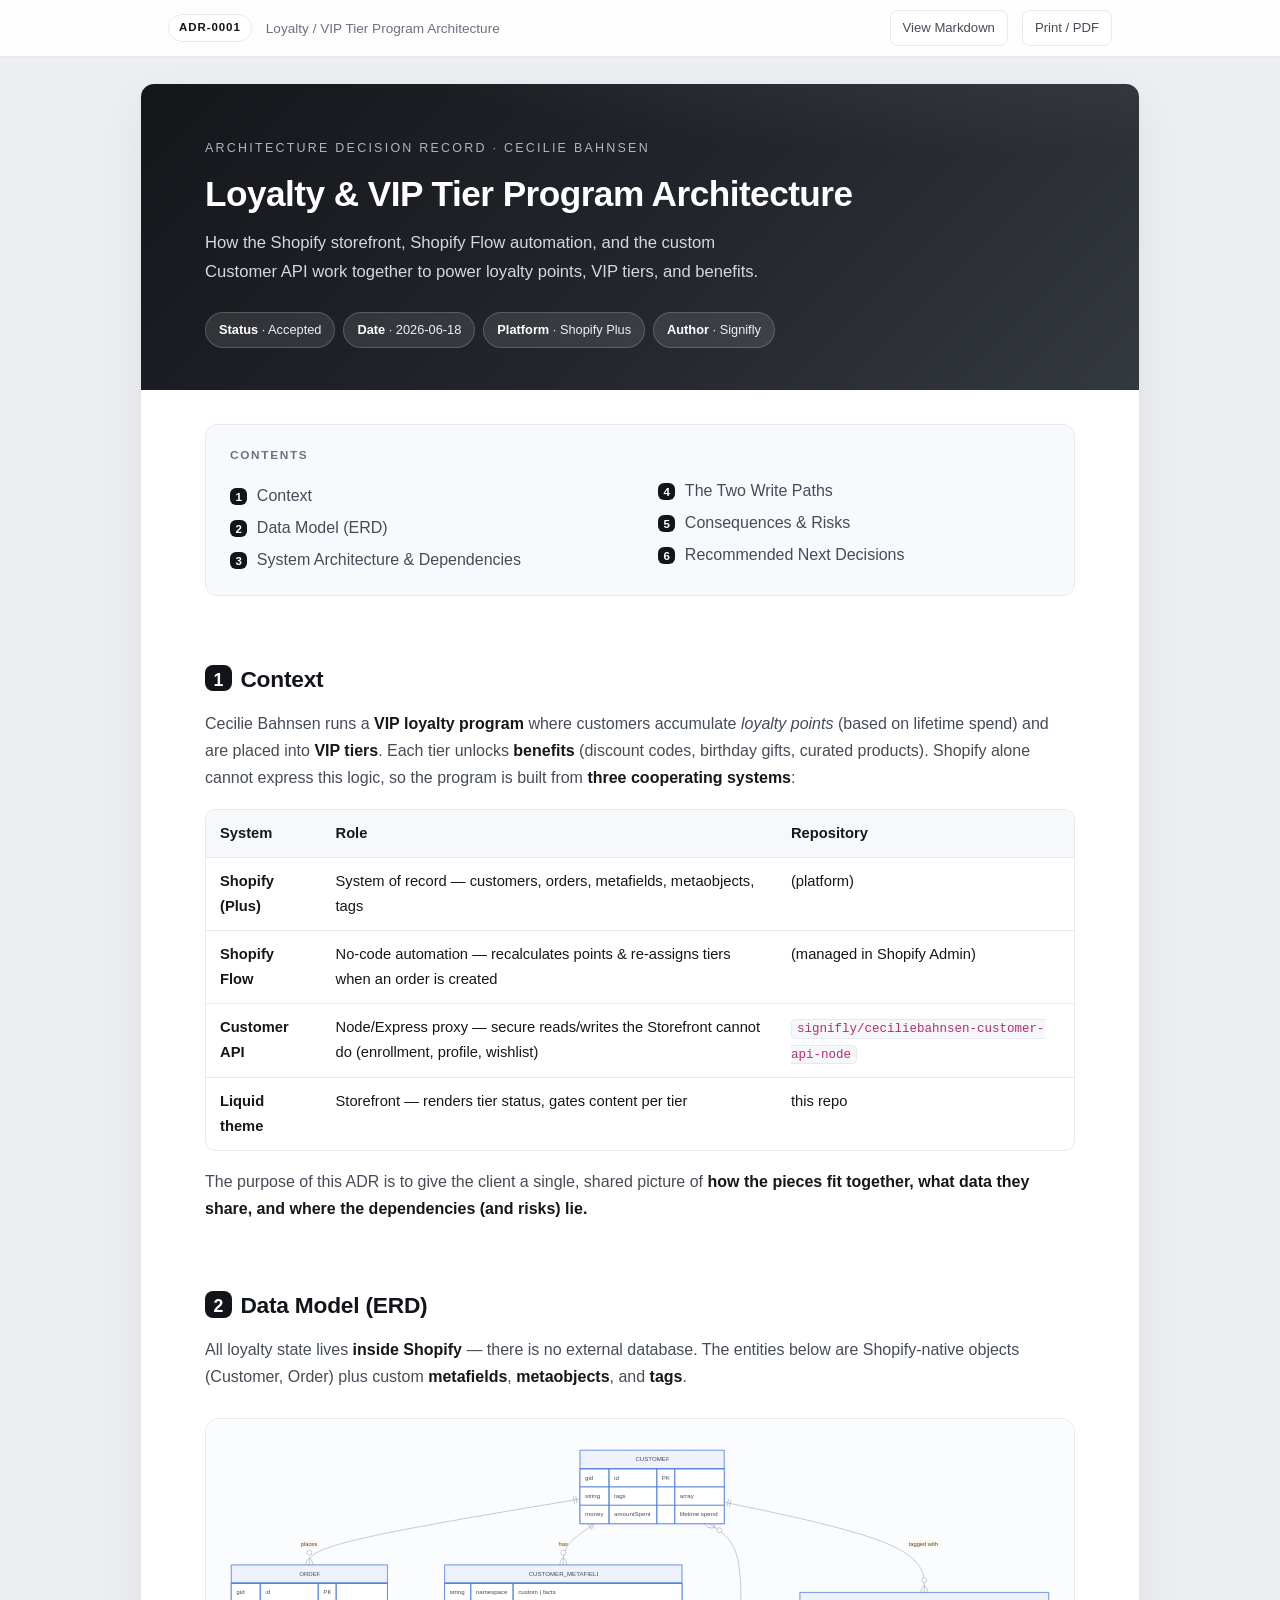
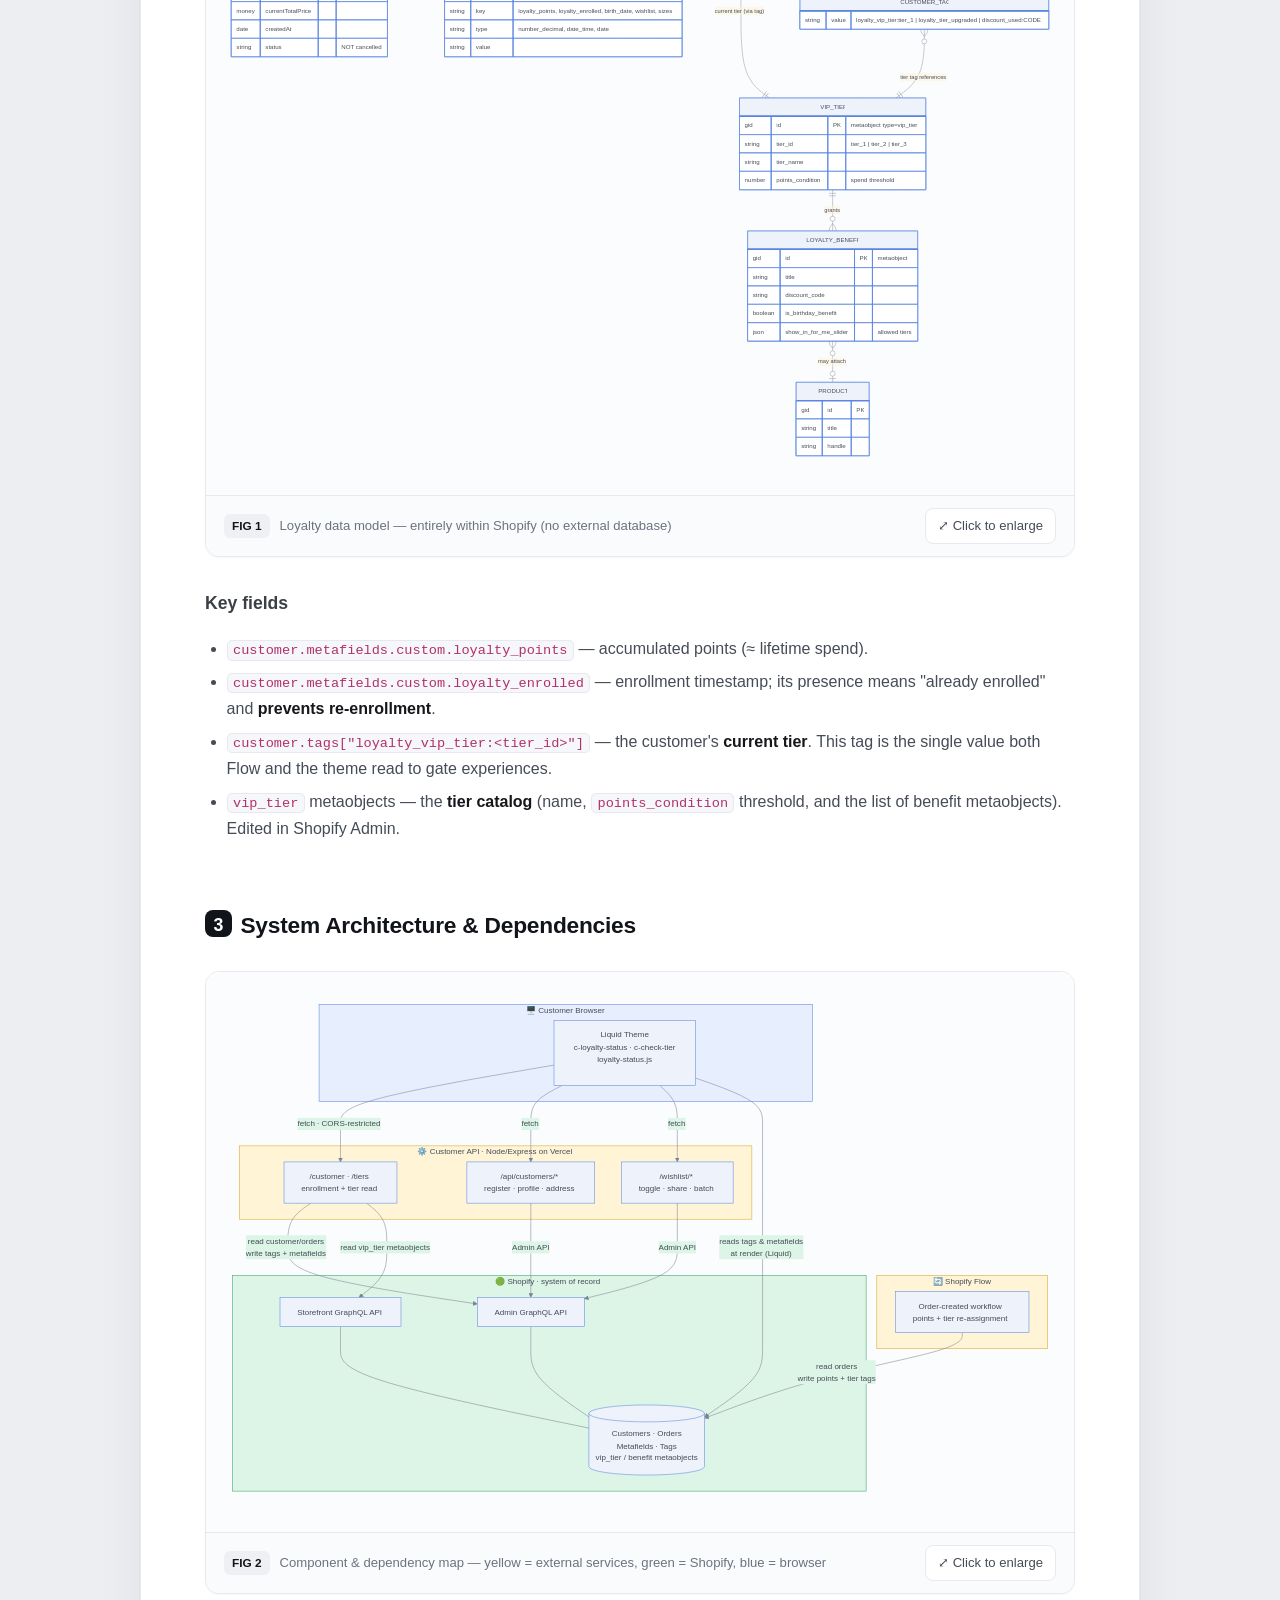
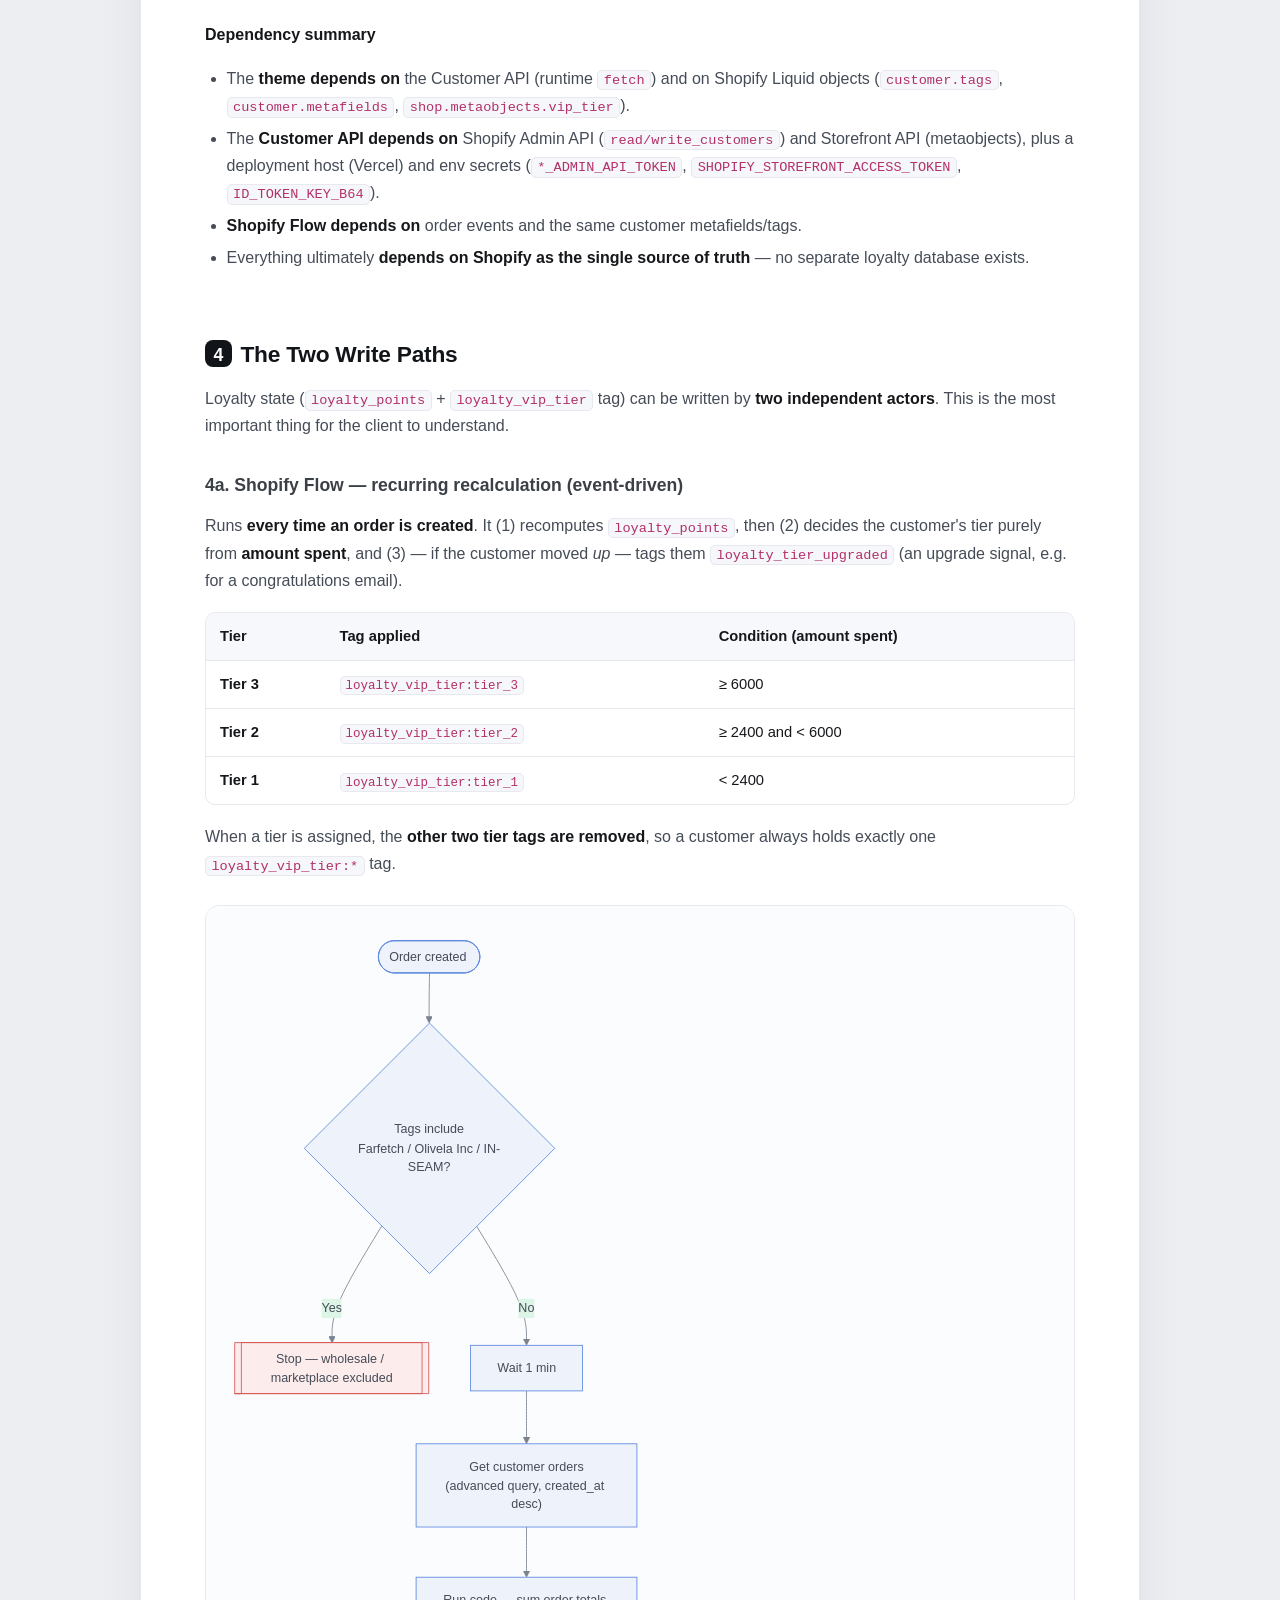
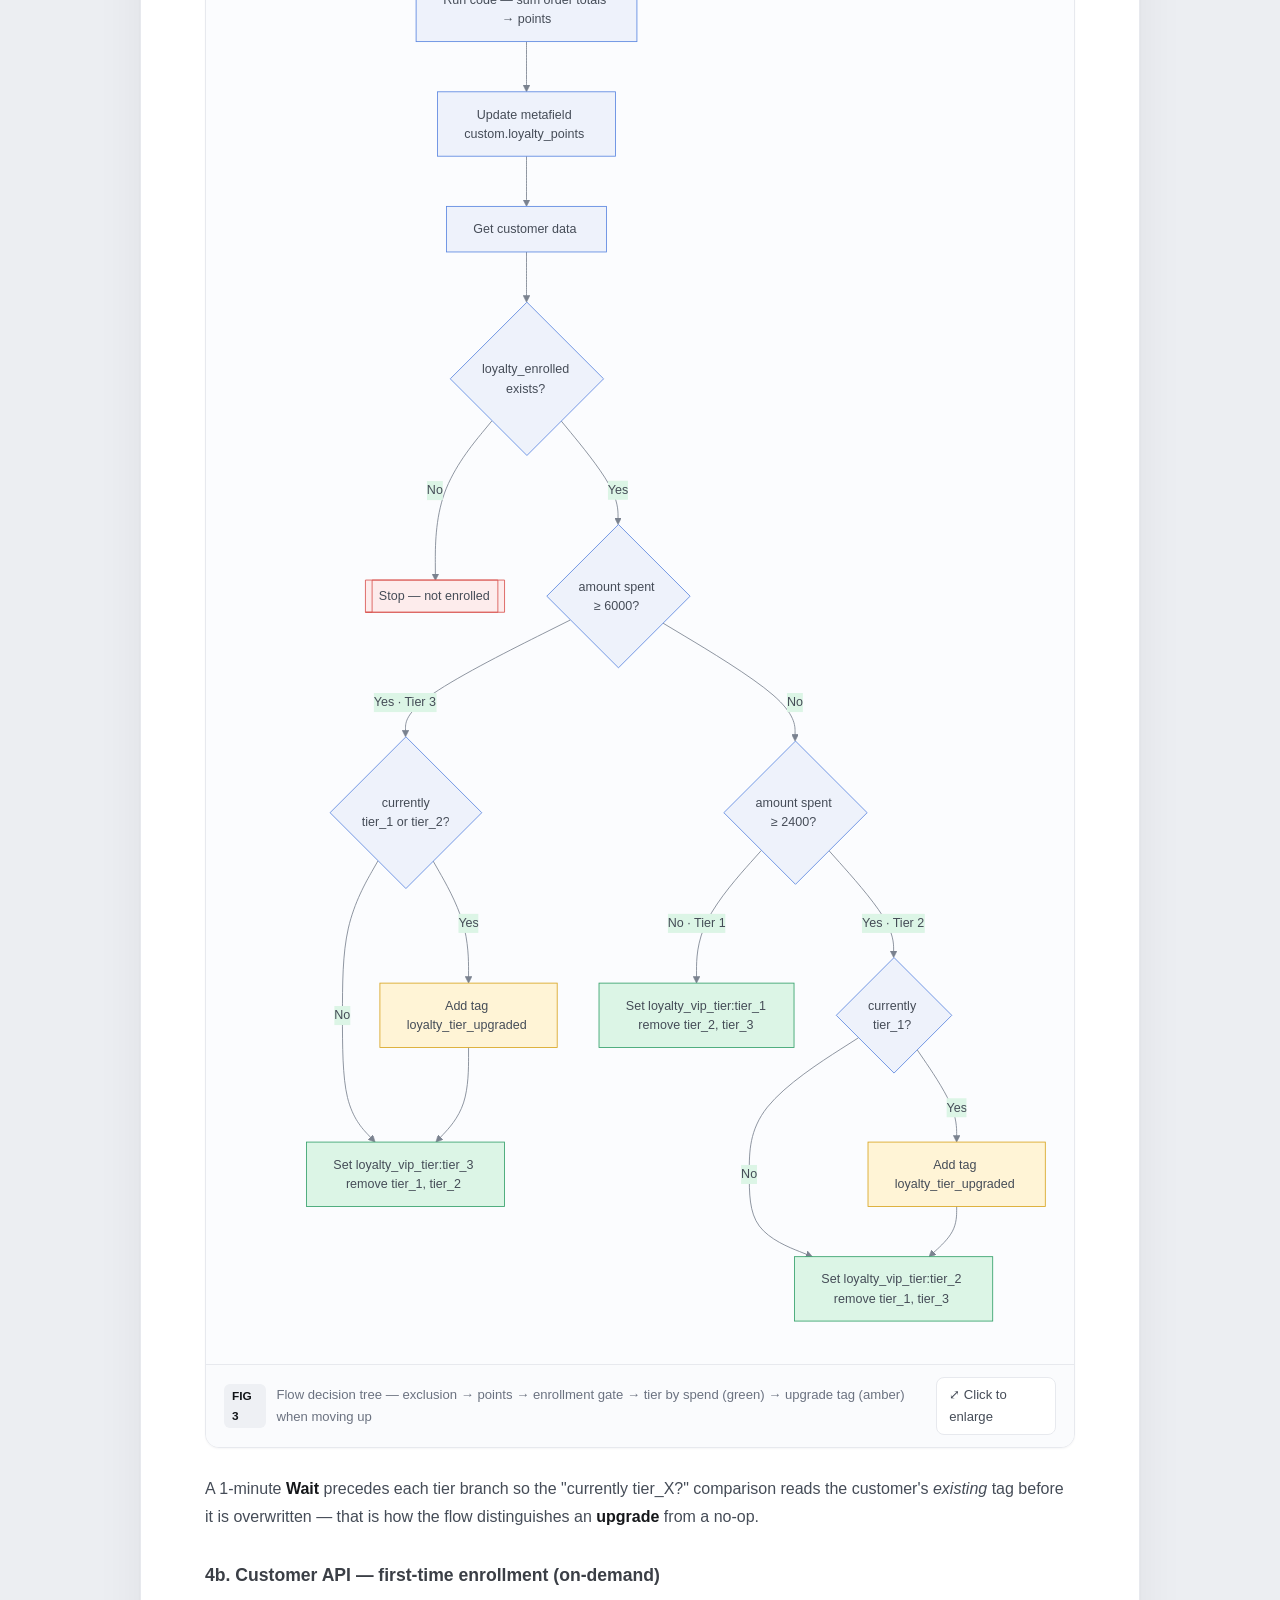
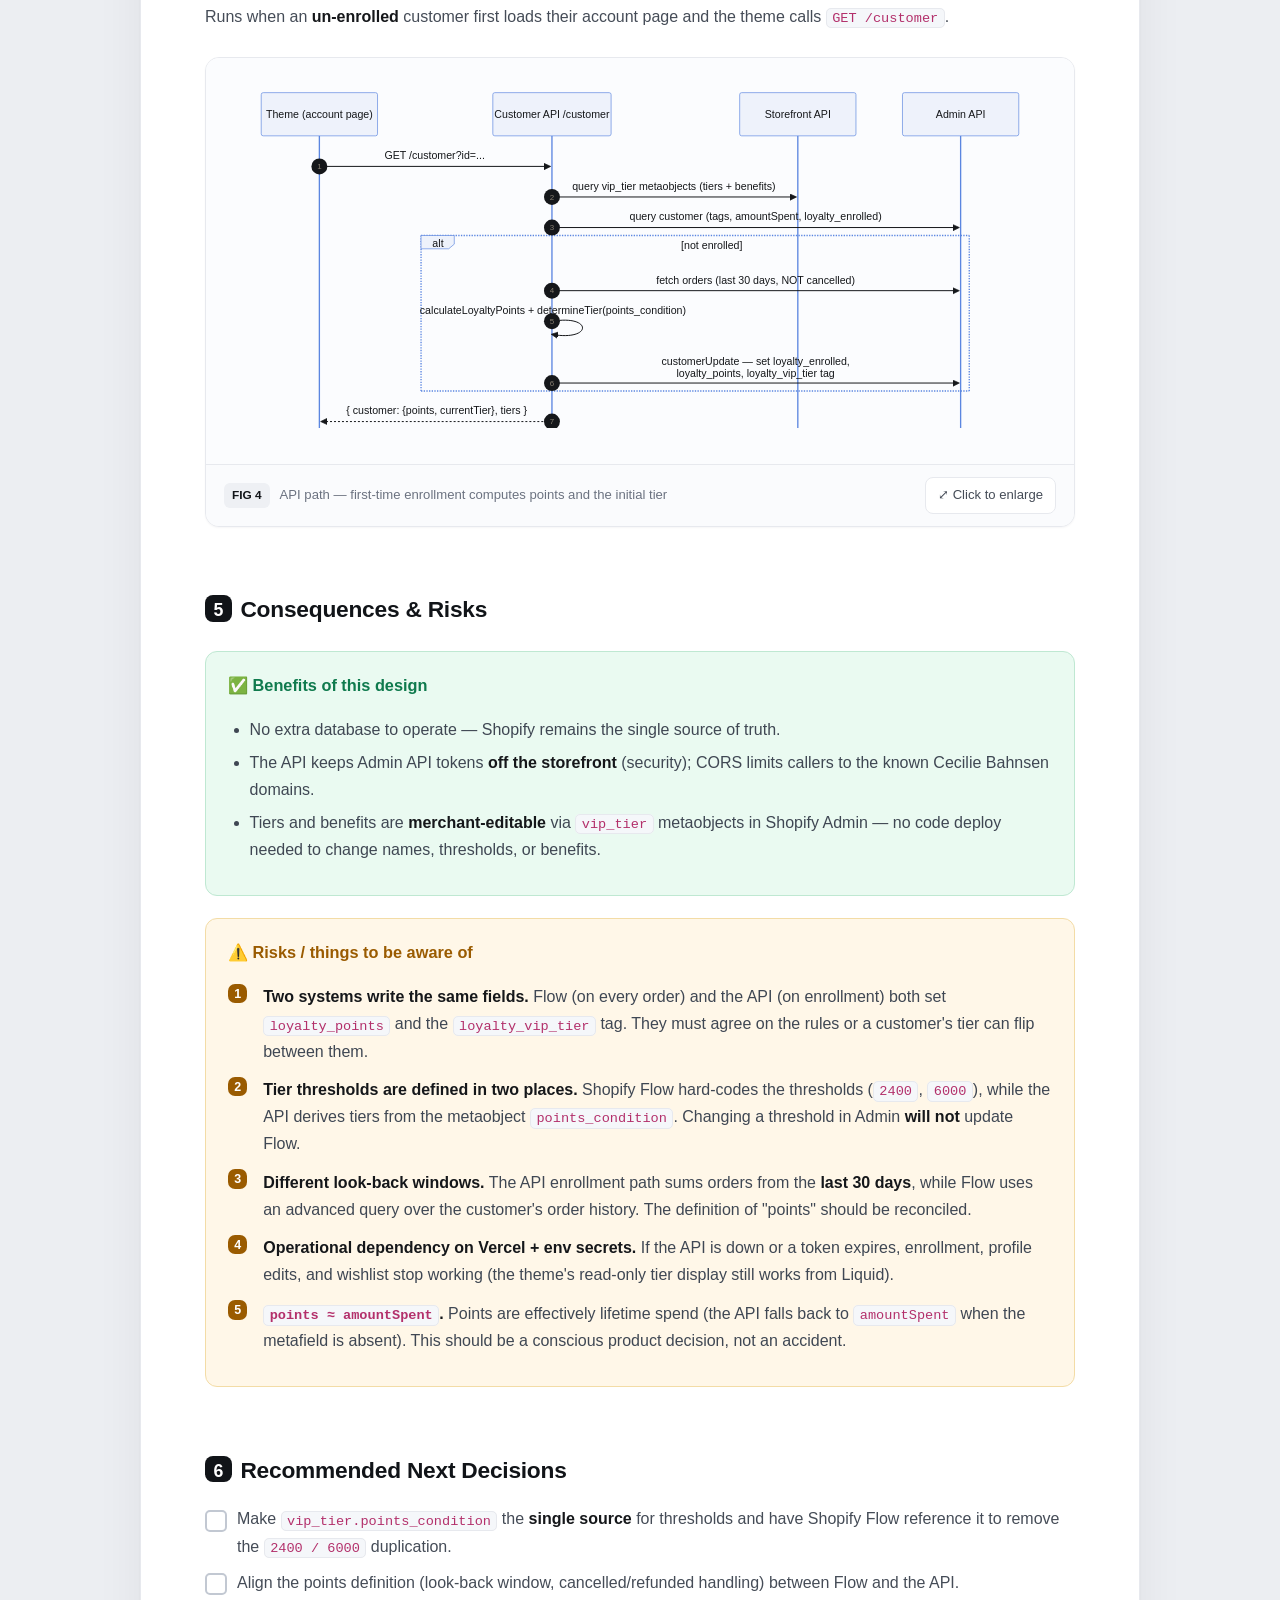
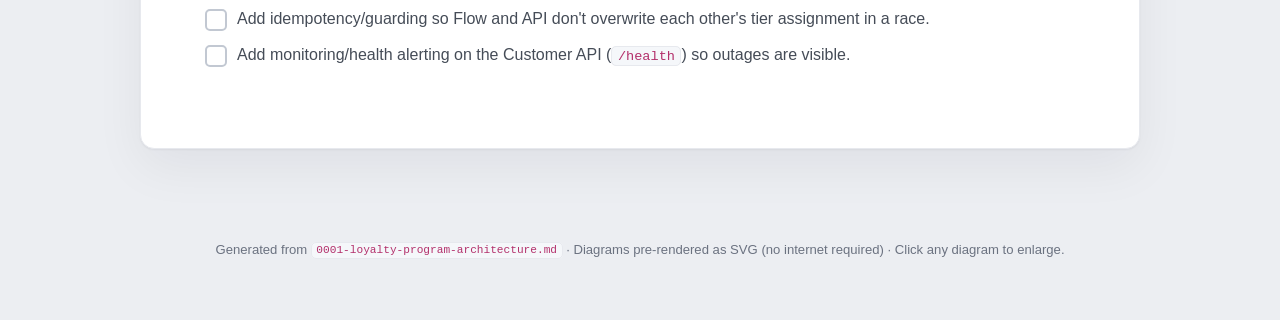
==== signifly/loyalty-program-architecture.html @ 461de82e "add signifly docs" ====
<!doctype html>
<html lang="en">
  <head>
    <meta charset="utf-8" />
    <meta name="viewport" content="width=device-width, initial-scale=1" />
    <title>
      ADR-0001 · Loyalty / VIP Tier Program Architecture — Cecilie Bahnsen
    </title>
    <style>
      :root {
        --ink: #15171a;
        --soft: #454c57;
        --muted: #6b7280;
        --rule: #e7e9ee;
        --bg: #ffffff;
        --page: #eceef2;
        --code-bg: #f5f7fa;
        --link: #2752e7;
        --brand: #111418;
        --brand2: #3b3f46;
        --ok: #0f7a4d;
        --ok-bg: #eafaf1;
        --ok-rule: #bfe8d2;
        --warn: #9a5b00;
        --warn-bg: #fff7e8;
        --warn-rule: #f3dca6;
        --maxw: 1000px;
      }
      * {
        box-sizing: border-box;
      }
      html {
        scroll-behavior: smooth;
        -webkit-text-size-adjust: 100%;
      }
      body {
        margin: 0;
        background: var(--page);
        color: var(--ink);
        font:
          16px/1.7 -apple-system,
          BlinkMacSystemFont,
          "Segoe UI",
          Roboto,
          Helvetica,
          Arial,
          sans-serif;
      }

      .topbar {
        position: sticky;
        top: 0;
        z-index: 40;
        background: rgba(255, 255, 255, 0.88);
        backdrop-filter: saturate(180%) blur(10px);
        border-bottom: 1px solid var(--rule);
      }
      .topbar .inner {
        max-width: var(--maxw);
        margin: 0 auto;
        padding: 10px 28px;
        display: flex;
        align-items: center;
        gap: 14px;
        font-size: 0.85rem;
        color: var(--muted);
      }
      .topbar .tag {
        font-weight: 700;
        letter-spacing: 0.08em;
        text-transform: uppercase;
        color: var(--brand);
        font-size: 0.72rem;
        border: 1px solid var(--rule);
        border-radius: 999px;
        padding: 3px 10px;
        background: #fff;
      }
      .topbar .spacer {
        flex: 1;
      }
      .btn {
        appearance: none;
        cursor: pointer;
        font: inherit;
        font-size: 0.82rem;
        border: 1px solid var(--rule);
        background: #fff;
        color: var(--soft);
        padding: 6px 12px;
        border-radius: 8px;
        text-decoration: none;
        transition: 0.15s;
      }
      .btn:hover {
        border-color: #cbd2dd;
        color: var(--ink);
      }

      .sheet {
        max-width: var(--maxw);
        margin: 26px auto 90px;
        background: var(--bg);
        border: 1px solid var(--rule);
        border-radius: 14px;
        overflow: hidden;
        box-shadow:
          0 1px 2px rgba(16, 24, 40, 0.05),
          0 18px 50px rgba(16, 24, 40, 0.06);
      }

      .cover {
        padding: 54px 64px 42px;
        color: #fff;
        background:
          radial-gradient(
            1200px 320px at 82% -40%,
            rgba(255, 255, 255, 0.13),
            transparent 60%
          ),
          linear-gradient(135deg, #14161a 0%, #23262d 55%, #34383f 100%);
      }
      .cover .eyebrow {
        font-size: 0.78rem;
        letter-spacing: 0.18em;
        text-transform: uppercase;
        color: #aeb4c0;
        margin: 0 0 14px;
      }
      .cover h1 {
        margin: 0;
        font-size: 2.2rem;
        line-height: 1.16;
        letter-spacing: -0.015em;
        font-weight: 680;
      }
      .cover .sub {
        margin: 15px 0 26px;
        color: #d4d8e0;
        font-size: 1.04rem;
        max-width: 62ch;
      }
      .meta {
        display: flex;
        flex-wrap: wrap;
        gap: 8px;
      }
      .meta .m {
        background: rgba(255, 255, 255, 0.1);
        border: 1px solid rgba(255, 255, 255, 0.18);
        border-radius: 999px;
        padding: 6px 13px;
        font-size: 0.8rem;
        color: #eef0f4;
      }
      .meta .m b {
        color: #fff;
        font-weight: 650;
      }

      .body {
        padding: 8px 64px 64px;
      }

      .toc {
        margin: 26px 0 8px;
        padding: 20px 24px;
        background: #f8f9fc;
        border: 1px solid var(--rule);
        border-radius: 12px;
      }
      .toc h4 {
        margin: 0 0 12px;
        font-size: 0.74rem;
        letter-spacing: 0.14em;
        text-transform: uppercase;
        color: var(--muted);
      }
      .toc ol {
        margin: 0;
        padding: 0;
        list-style: none;
        counter-reset: t;
        columns: 2;
        column-gap: 36px;
      }
      .toc li {
        margin: 0.3em 0;
        counter-increment: t;
        break-inside: avoid;
      }
      .toc a {
        color: var(--soft);
        display: flex;
        gap: 0.6em;
        align-items: baseline;
        text-decoration: none;
      }
      .toc a::before {
        content: counter(t);
        color: #fff;
        background: var(--brand);
        border-radius: 6px;
        min-width: 1.5em;
        height: 1.5em;
        display: inline-grid;
        place-items: center;
        font-size: 0.72em;
        font-weight: 700;
      }
      .toc a:hover {
        color: var(--ink);
      }

      h2 {
        font-size: 1.42rem;
        font-weight: 660;
        letter-spacing: -0.01em;
        color: var(--brand);
        margin: 2.5em 0 0.5em;
        padding-top: 0.3em;
        scroll-margin-top: 64px;
      }
      h2 .num {
        display: inline-grid;
        place-items: center;
        width: 1.5em;
        height: 1.5em;
        margin-right: 0.5em;
        background: var(--brand);
        color: #fff;
        border-radius: 8px;
        font-size: 0.78em;
        font-weight: 700;
        vertical-align: 0.06em;
      }
      h3 {
        font-size: 1.1rem;
        font-weight: 650;
        margin: 1.8em 0 0.5em;
        color: var(--brand2);
      }
      p {
        margin: 0.7em 0;
        color: var(--soft);
      }
      p strong,
      li strong {
        color: var(--ink);
      }
      a {
        color: var(--link);
        text-decoration: none;
      }
      a:hover {
        text-decoration: underline;
      }
      ul,
      ol {
        padding-left: 1.35em;
      }
      li {
        margin: 0.35em 0;
        color: var(--soft);
      }
      code {
        font-family:
          ui-monospace, SFMono-Regular, "SF Mono", Menlo, Consolas, monospace;
        font-size: 0.85em;
        background: var(--code-bg);
        padding: 0.13em 0.4em;
        border-radius: 5px;
        border: 1px solid var(--rule);
        color: #b3306b;
      }

      table {
        border-collapse: separate;
        border-spacing: 0;
        width: 100%;
        margin: 1.2em 0;
        font-size: 0.92rem;
        border: 1px solid var(--rule);
        border-radius: 10px;
        overflow: hidden;
      }
      th,
      td {
        padding: 11px 14px;
        text-align: left;
        vertical-align: top;
        border-bottom: 1px solid var(--rule);
      }
      th {
        background: #f7f8fb;
        font-weight: 650;
        color: var(--ink);
      }
      tr:last-child td {
        border-bottom: 0;
      }
      tbody tr:hover td {
        background: #fafbfd;
      }

      figure.diagram {
        margin: 1.7em 0;
        border: 1px solid var(--rule);
        border-radius: 14px;
        overflow: hidden;
        background: #fff;
        box-shadow: 0 1px 2px rgba(16, 24, 40, 0.04);
      }
      figure.diagram .frame {
        position: relative;
        padding: 28px 22px;
        text-align: center;
        overflow: auto;
        background:
          linear-gradient(#fbfcfe, #fbfcfe) padding-box,
          repeating-linear-gradient(0deg, #f1f4f8 0 1px, transparent 1px 24px),
          repeating-linear-gradient(90deg, #f1f4f8 0 1px, transparent 1px 24px);
      }
      figure.diagram svg {
        max-width: 100%;
        height: auto;
        cursor: zoom-in;
      }
      figcaption {
        display: flex;
        align-items: center;
        gap: 10px;
        padding: 12px 18px;
        border-top: 1px solid var(--rule);
        background: #fafbfd;
        font-size: 0.82rem;
        color: var(--muted);
      }
      figcaption .lbl {
        font-weight: 700;
        color: var(--brand);
        background: #eef0f4;
        border-radius: 6px;
        padding: 2px 8px;
        font-size: 0.74rem;
      }
      figcaption .zoom {
        margin-left: auto;
      }

      .callout {
        border: 1px solid var(--rule);
        border-radius: 12px;
        padding: 4px 22px 16px;
        margin: 1.4em 0;
      }
      .callout.ok {
        background: var(--ok-bg);
        border-color: var(--ok-rule);
      }
      .callout.warn {
        background: var(--warn-bg);
        border-color: var(--warn-rule);
      }
      .callout > .head {
        display: flex;
        align-items: center;
        gap: 10px;
        font-weight: 680;
        margin: 16px 0 4px;
        font-size: 1.02rem;
      }
      .callout.ok .head {
        color: var(--ok);
      }
      .callout.warn .head {
        color: var(--warn);
      }
      .callout p,
      .callout li {
        color: #3f4753;
      }
      .callout.warn ol {
        counter-reset: r;
        list-style: none;
        padding-left: 0;
      }
      .callout.warn ol li {
        position: relative;
        padding-left: 2.2em;
        counter-increment: r;
        margin: 0.7em 0;
      }
      .callout.warn ol li::before {
        content: counter(r);
        position: absolute;
        left: 0;
        top: 0.05em;
        width: 1.55em;
        height: 1.55em;
        background: var(--warn);
        color: #fff;
        border-radius: 7px;
        display: grid;
        place-items: center;
        font-size: 0.78em;
        font-weight: 700;
      }

      ul.tasks {
        list-style: none;
        padding-left: 0;
      }
      ul.tasks li {
        padding-left: 2em;
        position: relative;
        margin: 0.55em 0;
      }
      ul.tasks li::before {
        content: "";
        position: absolute;
        left: 0;
        top: 0.28em;
        width: 1.15em;
        height: 1.15em;
        border: 2px solid #c2c8d2;
        border-radius: 5px;
      }

      .lb {
        position: fixed;
        inset: 0;
        z-index: 80;
        background: rgba(15, 17, 20, 0.84);
        display: none;
        align-items: center;
        justify-content: center;
        padding: 24px;
      }
      .lb.open {
        display: flex;
      }
      .lb .canvas {
        background: #fff;
        border-radius: 14px;
        max-width: 96vw;
        max-height: 92vh;
        overflow: auto;
        padding: 30px;
        box-shadow: 0 30px 80px rgba(0, 0, 0, 0.5);
      }
      .lb .close {
        position: fixed;
        top: 18px;
        right: 22px;
        color: #fff;
        background: rgba(255, 255, 255, 0.14);
        border: 1px solid rgba(255, 255, 255, 0.25);
        border-radius: 10px;
        padding: 8px 14px;
        cursor: pointer;
        font: inherit;
      }
      .lb .hint {
        position: fixed;
        bottom: 18px;
        left: 0;
        right: 0;
        text-align: center;
        color: #cdd2db;
        font-size: 0.8rem;
      }

      footer.doc {
        max-width: var(--maxw);
        margin: 0 auto 60px;
        padding: 0 28px;
        color: var(--muted);
        font-size: 0.82rem;
        text-align: center;
      }

      @media (max-width: 760px) {
        .cover {
          padding: 38px 26px 30px;
        }
        .cover h1 {
          font-size: 1.72rem;
        }
        .body {
          padding: 6px 24px 44px;
        }
        .topbar .inner {
          padding: 10px 18px;
        }
        .toc ol {
          columns: 1;
        }
      }
      @media print {
        body {
          background: #fff;
        }
        .topbar,
        .lb,
        figcaption .zoom {
          display: none !important;
        }
        .sheet {
          border: 0;
          box-shadow: none;
          margin: 0;
          border-radius: 0;
          max-width: none;
        }
        .cover {
          color: #000;
          background: none;
          border-bottom: 2px solid #000;
        }
        .cover .eyebrow,
        .cover .sub {
          color: #444;
        }
        .meta .m {
          color: #000;
          border-color: #bbb;
          background: #f3f3f3;
        }
        h2 .num {
          background: #000;
        }
        figure.diagram {
          break-inside: avoid;
        }
        h2 {
          break-after: avoid;
        }
        .body {
          padding: 10px 0 0;
        }
      }
    </style>
  </head>
  <body>
    <div class="topbar">
      <div class="inner">
        <span class="tag">ADR-0001</span>
        <span>Loyalty / VIP Tier Program Architecture</span>
        <span class="spacer"></span>
        <a class="btn" href="0001-loyalty-program-architecture.md"
          >View Markdown</a
        >
        <button class="btn" onclick="window.print()">Print / PDF</button>
      </div>
    </div>

    <article class="sheet">
      <header class="cover">
        <p class="eyebrow">Architecture Decision Record · Cecilie Bahnsen</p>
        <h1>Loyalty &amp; VIP Tier Program Architecture</h1>
        <p class="sub">
          How the Shopify storefront, Shopify Flow automation, and the custom
          Customer API work together to power loyalty points, VIP tiers, and
          benefits.
        </p>
        <div class="meta">
          <span class="m"><b>Status</b> · Accepted</span>
          <span class="m"><b>Date</b> · 2026-06-18</span>
          <span class="m"><b>Platform</b> · Shopify Plus</span>
          <span class="m"><b>Author</b> · Signifly</span>
        </div>
      </header>

      <div class="body">
        <nav class="toc">
          <h4>Contents</h4>
          <ol>
            <li><a href="#sec-1">Context</a></li>
            <li><a href="#sec-2">Data Model (ERD)</a></li>
            <li><a href="#sec-3">System Architecture &amp; Dependencies</a></li>
            <li><a href="#sec-4">The Two Write Paths</a></li>
            <li><a href="#sec-5">Consequences &amp; Risks</a></li>
            <li><a href="#sec-6">Recommended Next Decisions</a></li>
          </ol>
        </nav>

        <h2 id="sec-1"><span class="num">1</span>Context</h2>
        <p>
          Cecilie Bahnsen runs a <strong>VIP loyalty program</strong> where
          customers accumulate <em>loyalty points</em> (based on lifetime spend)
          and are placed into <strong>VIP tiers</strong>. Each tier unlocks
          <strong>benefits</strong> (discount codes, birthday gifts, curated
          products). Shopify alone cannot express this logic, so the program is
          built from <strong>three cooperating systems</strong>:
        </p>
        <table>
          <thead>
            <tr>
              <th>System</th>
              <th>Role</th>
              <th>Repository</th>
            </tr>
          </thead>
          <tbody>
            <tr>
              <td><strong>Shopify (Plus)</strong></td>
              <td>
                System of record — customers, orders, metafields, metaobjects,
                tags
              </td>
              <td>(platform)</td>
            </tr>
            <tr>
              <td><strong>Shopify Flow</strong></td>
              <td>
                No-code automation — recalculates points &amp; re-assigns tiers
                when an order is created
              </td>
              <td>(managed in Shopify Admin)</td>
            </tr>
            <tr>
              <td><strong>Customer API</strong></td>
              <td>
                Node/Express proxy — secure reads/writes the Storefront cannot
                do (enrollment, profile, wishlist)
              </td>
              <td>
                <a
                  href="https://github.com/signifly/ceciliebahnsen-customer-api-node"
                  ><code>signifly/ceciliebahnsen-customer-api-node</code></a
                >
              </td>
            </tr>
            <tr>
              <td><strong>Liquid theme</strong></td>
              <td>Storefront — renders tier status, gates content per tier</td>
              <td>this repo</td>
            </tr>
          </tbody>
        </table>
        <p>
          The purpose of this ADR is to give the client a single, shared picture
          of
          <strong
            >how the pieces fit together, what data they share, and where the
            dependencies (and risks) lie.</strong
          >
        </p>

        <h2 id="sec-2"><span class="num">2</span>Data Model (ERD)</h2>
        <p>
          All loyalty state lives <strong>inside Shopify</strong> — there is no
          external database. The entities below are Shopify-native objects
          (Customer, Order) plus custom <strong>metafields</strong>,
          <strong>metaobjects</strong>, and <strong>tags</strong>.
        </p>

        <figure class="diagram">
          <div class="frame"><svg id="svg-erd" width="100%" xmlns="http://www.w3.org/2000/svg" xmlns:xlink="http://www.w3.org/1999/xlink" class="erDiagram" viewBox="0 0 2019.75 1500" role="graphics-document document" aria-roledescription="er"><style>#svg-erd{font-family:-apple-system,BlinkMacSystemFont,Segoe UI,Roboto,Helvetica,Arial,sans-serif;font-size:15px;fill:#15171a;}@keyframes edge-animation-frame{from{stroke-dashoffset:0;}}@keyframes dash{to{stroke-dashoffset:0;}}#svg-erd .edge-animation-slow{stroke-dasharray:9,5!important;stroke-dashoffset:900;animation:dash 50s linear infinite;stroke-linecap:round;}#svg-erd .edge-animation-fast{stroke-dasharray:9,5!important;stroke-dashoffset:900;animation:dash 20s linear infinite;stroke-linecap:round;}#svg-erd .error-icon{fill:#fff4d6;}#svg-erd .error-text{fill:#000b29;stroke:#000b29;}#svg-erd .edge-thickness-normal{stroke-width:1px;}#svg-erd .edge-thickness-thick{stroke-width:3.5px;}#svg-erd .edge-pattern-solid{stroke-dasharray:0;}#svg-erd .edge-thickness-invisible{stroke-width:0;fill:none;}#svg-erd .edge-pattern-dashed{stroke-dasharray:3;}#svg-erd .edge-pattern-dotted{stroke-dasharray:2;}#svg-erd .marker{fill:#7a828f;stroke:#7a828f;}#svg-erd .marker.cross{stroke:#7a828f;}#svg-erd svg{font-family:-apple-system,BlinkMacSystemFont,Segoe UI,Roboto,Helvetica,Arial,sans-serif;font-size:15px;}#svg-erd p{margin:0;}#svg-erd .entityBox{fill:#eef2fb;stroke:#5b86e0;}#svg-erd .relationshipLabelBox{fill:#fff4d6;opacity:0.7;background-color:#fff4d6;}#svg-erd .relationshipLabelBox rect{opacity:0.5;}#svg-erd .labelBkg{background-color:rgba(255, 244, 214, 0.5);}#svg-erd .edgeLabel{background-color:#dcf5e6;}#svg-erd .edgeLabel .label rect{fill:#dcf5e6;}#svg-erd .edgeLabel .label text{fill:#15171a;}#svg-erd .edgeLabel .label{fill:#5b86e0;font-size:14px;}#svg-erd .label{font-family:-apple-system,BlinkMacSystemFont,Segoe UI,Roboto,Helvetica,Arial,sans-serif;color:#15171a;}#svg-erd .edge-pattern-dashed{stroke-dasharray:8,8;}#svg-erd .node rect,#svg-erd .node circle,#svg-erd .node ellipse,#svg-erd .node polygon{fill:#eef2fb;stroke:#5b86e0;stroke-width:1px;}#svg-erd .relationshipLine{stroke:#7a828f;stroke-width:1px;fill:none;}#svg-erd .marker{fill:none!important;stroke:#7a828f!important;stroke-width:1;}#svg-erd [data-look=neo].labelBkg{background-color:rgba(255, 244, 214, 0.5);}#svg-erd .node .neo-node{stroke:#5b86e0;}#svg-erd [data-look="neo"].node rect,#svg-erd [data-look="neo"].cluster rect,#svg-erd [data-look="neo"].node polygon{stroke:url(#svg-erd-gradient);filter:drop-shadow( 1px 2px 2px rgba(185,185,185,1));}#svg-erd [data-look="neo"].node path{stroke:url(#svg-erd-gradient);stroke-width:1px;}#svg-erd [data-look="neo"].node .outer-path{filter:drop-shadow( 1px 2px 2px rgba(185,185,185,1));}#svg-erd [data-look="neo"].node .neo-line path{stroke:#5b86e0;filter:none;}#svg-erd [data-look="neo"].node circle{stroke:url(#svg-erd-gradient);filter:drop-shadow( 1px 2px 2px rgba(185,185,185,1));}#svg-erd [data-look="neo"].node circle .state-start{fill:#000000;}#svg-erd [data-look="neo"].icon-shape .icon{fill:url(#svg-erd-gradient);filter:drop-shadow( 1px 2px 2px rgba(185,185,185,1));}#svg-erd [data-look="neo"].icon-shape .icon-neo path{stroke:url(#svg-erd-gradient);filter:drop-shadow( 1px 2px 2px rgba(185,185,185,1));}#svg-erd :root{--mermaid-font-family:"trebuchet ms",verdana,arial,sans-serif;}</style><g><defs><marker id="svg-erd_er-onlyOneStart" class="marker onlyOne er" refX="0" refY="9" markerWidth="18" markerHeight="18" orient="auto"><path d="M9,0 L9,18 M15,0 L15,18"/></marker></defs><defs><marker id="svg-erd_er-onlyOneEnd" class="marker onlyOne er" refX="18" refY="9" markerWidth="18" markerHeight="18" orient="auto"><path d="M3,0 L3,18 M9,0 L9,18"/></marker></defs><defs><marker id="svg-erd_er-zeroOrOneStart" class="marker zeroOrOne er" refX="0" refY="9" markerWidth="30" markerHeight="18" orient="auto"><circle fill="white" cx="21" cy="9" r="6"/><path d="M9,0 L9,18"/></marker></defs><defs><marker id="svg-erd_er-zeroOrOneEnd" class="marker zeroOrOne er" refX="30" refY="9" markerWidth="30" markerHeight="18" orient="auto"><circle fill="white" cx="9" cy="9" r="6"/><path d="M21,0 L21,18"/></marker></defs><defs><marker id="svg-erd_er-oneOrMoreStart" class="marker oneOrMore er" refX="18" refY="18" markerWidth="45" markerHeight="36" orient="auto"><path d="M0,18 Q 18,0 36,18 Q 18,36 0,18 M42,9 L42,27"/></marker></defs><defs><marker id="svg-erd_er-oneOrMoreEnd" class="marker oneOrMore er" refX="27" refY="18" markerWidth="45" markerHeight="36" orient="auto"><path d="M3,9 L3,27 M9,18 Q27,0 45,18 Q27,36 9,18"/></marker></defs><defs><marker id="svg-erd_er-zeroOrMoreStart" class="marker zeroOrMore er" refX="18" refY="18" markerWidth="57" markerHeight="36" orient="auto"><circle fill="white" cx="48" cy="18" r="6"/><path d="M0,18 Q18,0 36,18 Q18,36 0,18"/></marker></defs><defs><marker id="svg-erd_er-zeroOrMoreEnd" class="marker zeroOrMore er" refX="39" refY="18" markerWidth="57" markerHeight="36" orient="auto"><circle fill="white" cx="9" cy="18" r="6"/><path d="M21,18 Q39,0 57,18 Q39,36 21,18"/></marker></defs><g class="root"><g class="clusters"/><g class="edgePaths"><path d="M862.82,127.559L752.253,146.049C641.685,164.539,420.549,201.52,309.982,228.427C199.414,255.333,199.414,272.167,199.414,280.583L199.414,289" id="svg-erd-id_entity-CUSTOMER-0_entity-ORDER-1_0" class="edge-thickness-normal edge-pattern-solid relationshipLine" style="undefined;;;undefined" data-edge="true" data-et="edge" data-id="id_entity-CUSTOMER-0_entity-ORDER-1_0" data-points="W3sieCI6ODYyLjgyMDMxMjUsInkiOjEyNy41NTkwNzUxNDM0MzM2Nn0seyJ4IjoxOTkuNDE0MDYyNSwieSI6MjM4LjV9LHsieCI6MTk5LjQxNDA2MjUsInkiOjI4OX1d" data-look="classic" marker-start="url(#svg-erd_er-onlyOneStart)" marker-end="url(#svg-erd_er-zeroOrMoreEnd)"/><path d="M900.089,188L887.044,196.417C874,204.833,847.91,221.667,834.865,238.5C821.82,255.333,821.82,272.167,821.82,280.583L821.82,289" id="svg-erd-id_entity-CUSTOMER-0_entity-CUSTOMER_METAFIELD-2_1" class="edge-thickness-normal edge-pattern-solid relationshipLine" style="undefined;;;undefined" data-edge="true" data-et="edge" data-id="id_entity-CUSTOMER-0_entity-CUSTOMER_METAFIELD-2_1" data-points="W3sieCI6OTAwLjA4OTEzNDc4NjQ3NjgsInkiOjE4OH0seyJ4Ijo4MjEuODIwMzEyNSwieSI6MjM4LjV9LHsieCI6ODIxLjgyMDMxMjUsInkiOjI4OX1d" data-look="classic" marker-start="url(#svg-erd_er-onlyOneStart)" marker-end="url(#svg-erd_er-zeroOrMoreEnd)"/><path d="M1216.336,135.22L1298.081,152.434C1379.826,169.647,1543.315,204.073,1625.06,240.953C1706.805,277.833,1706.805,317.167,1706.805,336.833L1706.805,356.5" id="svg-erd-id_entity-CUSTOMER-0_entity-CUSTOMER_TAG-3_2" class="edge-thickness-normal edge-pattern-solid relationshipLine" style="undefined;;;undefined" data-edge="true" data-et="edge" data-id="id_entity-CUSTOMER-0_entity-CUSTOMER_TAG-3_2" data-points="W3sieCI6MTIxNi4zMzU5Mzc1LCJ5IjoxMzUuMjIwNDQ5NjIyMzg3NDN9LHsieCI6MTcwNi44MDQ2ODc1LCJ5IjoyMzguNX0seyJ4IjoxNzA2LjgwNDY4NzUsInkiOjM1Ni41fV0=" data-look="classic" marker-start="url(#svg-erd_er-onlyOneStart)" marker-end="url(#svg-erd_er-zeroOrMoreEnd)"/><path d="M1179.067,188L1192.112,196.417C1205.157,204.833,1231.246,221.667,1244.291,257.25C1257.336,292.833,1257.336,347.167,1257.336,401.5C1257.336,455.833,1257.336,510.167,1268.94,545.75C1280.545,581.333,1303.753,598.167,1315.358,606.583L1326.962,615" id="svg-erd-id_entity-CUSTOMER-0_entity-VIP_TIER-4_3" class="edge-thickness-normal edge-pattern-solid relationshipLine" style="undefined;;;undefined" data-edge="true" data-et="edge" data-id="id_entity-CUSTOMER-0_entity-VIP_TIER-4_3" data-points="[base64]" data-look="classic" marker-start="url(#svg-erd_er-zeroOrMoreStart)" marker-end="url(#svg-erd_er-onlyOneEnd)"/><path d="M1482.07,840L1482.07,848.417C1482.07,856.833,1482.07,873.667,1482.07,890.5C1482.07,907.333,1482.07,924.167,1482.07,932.583L1482.07,941" id="svg-erd-id_entity-VIP_TIER-4_entity-LOYALTY_BENEFIT-5_4" class="edge-thickness-normal edge-pattern-solid relationshipLine" style="undefined;;;undefined" data-edge="true" data-et="edge" data-id="id_entity-VIP_TIER-4_entity-LOYALTY_BENEFIT-5_4" data-points="W3sieCI6MTQ4Mi4wNzAzMTI1LCJ5Ijo4NDB9LHsieCI6MTQ4Mi4wNzAzMTI1LCJ5Ijo4OTAuNX0seyJ4IjoxNDgyLjA3MDMxMjUsInkiOjk0MX1d" data-look="classic" marker-start="url(#svg-erd_er-onlyOneStart)" marker-end="url(#svg-erd_er-zeroOrMoreEnd)"/><path d="M1482.07,1211L1482.07,1219.417C1482.07,1227.833,1482.07,1244.667,1482.07,1261.5C1482.07,1278.333,1482.07,1295.167,1482.07,1303.583L1482.07,1312" id="svg-erd-id_entity-LOYALTY_BENEFIT-5_entity-PRODUCT-6_5" class="edge-thickness-normal edge-pattern-solid relationshipLine" style="undefined;;;undefined" data-edge="true" data-et="edge" data-id="id_entity-LOYALTY_BENEFIT-5_entity-PRODUCT-6_5" data-points="W3sieCI6MTQ4Mi4wNzAzMTI1LCJ5IjoxMjExfSx7IngiOjE0ODIuMDcwMzEyNSwieSI6MTI2MS41fSx7IngiOjE0ODIuMDcwMzEyNSwieSI6MTMxMn1d" data-look="classic" marker-start="url(#svg-erd_er-zeroOrMoreStart)" marker-end="url(#svg-erd_er-zeroOrOneEnd)"/><path d="M1706.805,446.5L1706.805,466.167C1706.805,485.833,1706.805,525.167,1695.2,553.25C1683.596,581.333,1660.387,598.167,1648.783,606.583L1637.178,615" id="svg-erd-id_entity-CUSTOMER_TAG-3_entity-VIP_TIER-4_6" class="edge-thickness-normal edge-pattern-solid relationshipLine" style="undefined;;;undefined" data-edge="true" data-et="edge" data-id="id_entity-CUSTOMER_TAG-3_entity-VIP_TIER-4_6" data-points="W3sieCI6MTcwNi44MDQ2ODc1LCJ5Ijo0NDYuNX0seyJ4IjoxNzA2LjgwNDY4NzUsInkiOjU2NC41fSx7IngiOjE2MzcuMTc4MzkzNDA0OTA4LCJ5Ijo2MTV9XQ==" data-look="classic" marker-start="url(#svg-erd_er-zeroOrMoreStart)" marker-end="url(#svg-erd_er-onlyOneEnd)"/></g><g class="edgeLabels"><g class="edgeLabel" transform="translate(199.4140625, 238.5)"><g class="label" data-id="id_entity-CUSTOMER-0_entity-ORDER-1_0" transform="translate(-21.0390625, -10.5)"><foreignObject width="42.078125" height="21"><div xmlns="http://www.w3.org/1999/xhtml" class="labelBkg" style="display: table-cell; white-space: nowrap; line-height: 1.5; max-width: 200px; text-align: center;"><span class="edgeLabel"><p>places</p></span></div></foreignObject></g></g><g class="edgeLabel" transform="translate(821.8203125, 238.5)"><g class="label" data-id="id_entity-CUSTOMER-0_entity-CUSTOMER_METAFIELD-2_1" transform="translate(-11.421875, -10.5)"><foreignObject width="22.84375" height="21"><div xmlns="http://www.w3.org/1999/xhtml" class="labelBkg" style="display: table-cell; white-space: nowrap; line-height: 1.5; max-width: 200px; text-align: center;"><span class="edgeLabel"><p>has</p></span></div></foreignObject></g></g><g class="edgeLabel" transform="translate(1706.8046875, 238.5)"><g class="label" data-id="id_entity-CUSTOMER-0_entity-CUSTOMER_TAG-3_2" transform="translate(-38.1953125, -10.5)"><foreignObject width="76.390625" height="21"><div xmlns="http://www.w3.org/1999/xhtml" class="labelBkg" style="display: table-cell; white-space: nowrap; line-height: 1.5; max-width: 200px; text-align: center;"><span class="edgeLabel"><p>tagged with</p></span></div></foreignObject></g></g><g class="edgeLabel" transform="translate(1257.3359375, 401.5)"><g class="label" data-id="id_entity-CUSTOMER-0_entity-VIP_TIER-4_3" transform="translate(-64.5234375, -10.5)"><foreignObject width="129.046875" height="21"><div xmlns="http://www.w3.org/1999/xhtml" class="labelBkg" style="display: table-cell; white-space: nowrap; line-height: 1.5; max-width: 200px; text-align: center;"><span class="edgeLabel"><p>current tier (via tag)</p></span></div></foreignObject></g></g><g class="edgeLabel" transform="translate(1482.0703125, 890.5)"><g class="label" data-id="id_entity-VIP_TIER-4_entity-LOYALTY_BENEFIT-5_4" transform="translate(-20.5703125, -10.5)"><foreignObject width="41.140625" height="21"><div xmlns="http://www.w3.org/1999/xhtml" class="labelBkg" style="display: table-cell; white-space: nowrap; line-height: 1.5; max-width: 200px; text-align: center;"><span class="edgeLabel"><p>grants</p></span></div></foreignObject></g></g><g class="edgeLabel" transform="translate(1482.0703125, 1261.5)"><g class="label" data-id="id_entity-LOYALTY_BENEFIT-5_entity-PRODUCT-6_5" transform="translate(-35.6875, -10.5)"><foreignObject width="71.375" height="21"><div xmlns="http://www.w3.org/1999/xhtml" class="labelBkg" style="display: table-cell; white-space: nowrap; line-height: 1.5; max-width: 200px; text-align: center;"><span class="edgeLabel"><p>may attach</p></span></div></foreignObject></g></g><g class="edgeLabel" transform="translate(1706.8046875, 564.5)"><g class="label" data-id="id_entity-CUSTOMER_TAG-3_entity-VIP_TIER-4_6" transform="translate(-59.2890625, -10.5)"><foreignObject width="118.578125" height="21"><div xmlns="http://www.w3.org/1999/xhtml" class="labelBkg" style="display: table-cell; white-space: nowrap; line-height: 1.5; max-width: 200px; text-align: center;"><span class="edgeLabel"><p>tier tag references</p></span></div></foreignObject></g></g></g><g class="nodes"><g class="node default" id="svg-erd-entity-CUSTOMER-0" data-look="classic" transform="translate(1039.578125, 98)"><g class="outer-path" style=""><path d="M-176.7578125 -90 L176.7578125 -90 L176.7578125 90 L-176.7578125 90" stroke="none" stroke-width="0" fill="#eef2fb"/><path d="M-176.7578125 -90 C-37.5485769263297 -90, 101.6606586473406 -90, 176.7578125 -90 M-176.7578125 -90 C-36.67405600241858 -90, 103.40970049516284 -90, 176.7578125 -90 M176.7578125 -90 C176.7578125 -24.866104452376234, 176.7578125 40.26779109524753, 176.7578125 90 M176.7578125 -90 C176.7578125 -44.74701141253359, 176.7578125 0.5059771749328235, 176.7578125 90 M176.7578125 90 C79.64868876960776 90, -17.460434960784482 90, -176.7578125 90 M176.7578125 90 C63.651758805785946 90, -49.45429488842811 90, -176.7578125 90 M-176.7578125 90 C-176.7578125 18.37190711597411, -176.7578125 -53.25618576805178, -176.7578125 -90 M-176.7578125 90 C-176.7578125 46.30055896694685, -176.7578125 2.601117933893704, -176.7578125 -90" stroke="#5b86e0" stroke-width="1.3" fill="none" stroke-dasharray="0 0"/></g><g style="" class="row-rect-odd"><path d="M-176.7578125 -45 L176.7578125 -45 L176.7578125 0 L-176.7578125 0" stroke="none" stroke-width="0" fill="hsl(221.5384615385, 61.9047619048%, 100%)"/><path d="M-176.7578125 -45 C-47.06046001988557 -45, 82.63689246022886 -45, 176.7578125 -45 M-176.7578125 -45 C-59.257969226824954 -45, 58.24187404635009 -45, 176.7578125 -45 M176.7578125 -45 C176.7578125 -31.68827786882595, 176.7578125 -18.3765557376519, 176.7578125 0 M176.7578125 -45 C176.7578125 -27.750200525793613, 176.7578125 -10.500401051587225, 176.7578125 0 M176.7578125 0 C63.41721374867829 0, -49.923385002643414 0, -176.7578125 0 M176.7578125 0 C68.70456466939575 0, -39.3486831612085 0, -176.7578125 0 M-176.7578125 0 C-176.7578125 -11.582357354388487, -176.7578125 -23.164714708776973, -176.7578125 -45 M-176.7578125 0 C-176.7578125 -16.436966814793212, -176.7578125 -32.873933629586425, -176.7578125 -45" stroke="#5b86e0" stroke-width="1.3" fill="none" stroke-dasharray="0 0"/></g><g style="" class="row-rect-even"><path d="M-176.7578125 0 L176.7578125 0 L176.7578125 45 L-176.7578125 45" stroke="none" stroke-width="0" fill="hsl(221.5384615385, 61.9047619048%, 100%)"/><path d="M-176.7578125 0 C-65.60036713343739 0, 45.557078233125225 0, 176.7578125 0 M-176.7578125 0 C-70.87024010664227 0, 35.01733228671546 0, 176.7578125 0 M176.7578125 0 C176.7578125 14.3297102016025, 176.7578125 28.659420403205, 176.7578125 45 M176.7578125 0 C176.7578125 16.239138947091664, 176.7578125 32.47827789418333, 176.7578125 45 M176.7578125 45 C102.34886337463455 45, 27.939914249269094 45, -176.7578125 45 M176.7578125 45 C96.49635767732849 45, 16.23490285465698 45, -176.7578125 45 M-176.7578125 45 C-176.7578125 32.940638646674216, -176.7578125 20.88127729334843, -176.7578125 0 M-176.7578125 45 C-176.7578125 32.303807418787216, -176.7578125 19.607614837574435, -176.7578125 0" stroke="#5b86e0" stroke-width="1.3" fill="none" stroke-dasharray="0 0"/></g><g style="" class="row-rect-odd"><path d="M-176.7578125 45 L176.7578125 45 L176.7578125 90 L-176.7578125 90" stroke="none" stroke-width="0" fill="hsl(221.5384615385, 61.9047619048%, 100%)"/><path d="M-176.7578125 45 C-64.08927233267457 45, 48.579267834650864 45, 176.7578125 45 M-176.7578125 45 C-60.37066643858623 45, 56.016479622827546 45, 176.7578125 45 M176.7578125 45 C176.7578125 59.141232471094604, 176.7578125 73.28246494218921, 176.7578125 90 M176.7578125 45 C176.7578125 62.959539087117065, 176.7578125 80.91907817423413, 176.7578125 90 M176.7578125 90 C40.36313930605087 90, -96.03153388789826 90, -176.7578125 90 M176.7578125 90 C74.68466929501756 90, -27.388473909964887 90, -176.7578125 90 M-176.7578125 90 C-176.7578125 76.52412792300984, -176.7578125 63.04825584601967, -176.7578125 45 M-176.7578125 90 C-176.7578125 75.93548604371459, -176.7578125 61.87097208742919, -176.7578125 45" stroke="#5b86e0" stroke-width="1.3" fill="none" stroke-dasharray="0 0"/></g><g class="label name" transform="translate(-40.984375, -78.75)" style=""><foreignObject width="81.96875" height="22.5"><div xmlns="http://www.w3.org/1999/xhtml" style="display: table-cell; white-space: nowrap; line-height: 1.5; max-width: 187px; text-align: start;"><span class="nodeLabel"><p>CUSTOMER</p></span></div></foreignObject></g><g class="label attribute-type" transform="translate(-164.2578125, -33.75)" style=""><foreignObject width="21.359375" height="22.5"><div xmlns="http://www.w3.org/1999/xhtml" style="display: table-cell; white-space: nowrap; line-height: 1.5; max-width: 120px; text-align: start;"><span class="nodeLabel"><p>gid</p></span></div></foreignObject></g><g class="label attribute-name" transform="translate(-93.1953125, -33.75)" style=""><foreignObject width="12.453125" height="22.5"><div xmlns="http://www.w3.org/1999/xhtml" style="display: table-cell; white-space: nowrap; line-height: 1.5; max-width: 112px; text-align: start;"><span class="nodeLabel"><p>id</p></span></div></foreignObject></g><g class="label attribute-keys" transform="translate(23.8671875, -33.75)" style=""><foreignObject width="18.953125" height="22.5"><div xmlns="http://www.w3.org/1999/xhtml" style="display: table-cell; white-space: nowrap; line-height: 1.5; max-width: 121px; text-align: start;"><span class="nodeLabel"><p>PK</p></span></div></foreignObject></g><g class="label attribute-comment" transform="translate(67.8203125, -33.75)" style=""><foreignObject width="0" height="0"><div xmlns="http://www.w3.org/1999/xhtml" style="display: table-cell; white-space: nowrap; line-height: 1.5; max-width: 100px; text-align: start;"><span class="nodeLabel"></span></div></foreignObject></g><g class="label attribute-type" transform="translate(-164.2578125, 11.25)" style=""><foreignObject width="39.140625" height="22.5"><div xmlns="http://www.w3.org/1999/xhtml" style="display: table-cell; white-space: nowrap; line-height: 1.5; max-width: 136px; text-align: start;"><span class="nodeLabel"><p>string</p></span></div></foreignObject></g><g class="label attribute-name" transform="translate(-93.1953125, 11.25)" style=""><foreignObject width="29.78125" height="22.5"><div xmlns="http://www.w3.org/1999/xhtml" style="display: table-cell; white-space: nowrap; line-height: 1.5; max-width: 126px; text-align: start;"><span class="nodeLabel"><p>tags</p></span></div></foreignObject></g><g class="label attribute-keys" transform="translate(23.8671875, 11.25)" style=""><foreignObject width="0" height="0"><div xmlns="http://www.w3.org/1999/xhtml" style="display: table-cell; white-space: nowrap; line-height: 1.5; max-width: 100px; text-align: start;"><span class="nodeLabel"></span></div></foreignObject></g><g class="label attribute-comment" transform="translate(67.8203125, 11.25)" style=""><foreignObject width="34.8125" height="22.5"><div xmlns="http://www.w3.org/1999/xhtml" style="display: table-cell; white-space: nowrap; line-height: 1.5; max-width: 133px; text-align: start;"><span class="nodeLabel"><p>array</p></span></div></foreignObject></g><g class="label attribute-type" transform="translate(-164.2578125, 56.25)" style=""><foreignObject width="46.0625" height="22.5"><div xmlns="http://www.w3.org/1999/xhtml" style="display: table-cell; white-space: nowrap; line-height: 1.5; max-width: 144px; text-align: start;"><span class="nodeLabel"><p>money</p></span></div></foreignObject></g><g class="label attribute-name" transform="translate(-93.1953125, 56.25)" style=""><foreignObject width="92.0625" height="22.5"><div xmlns="http://www.w3.org/1999/xhtml" style="display: table-cell; white-space: nowrap; line-height: 1.5; max-width: 184px; text-align: start;"><span class="nodeLabel"><p>amountSpent</p></span></div></foreignObject></g><g class="label attribute-keys" transform="translate(23.8671875, 56.25)" style=""><foreignObject width="0" height="0"><div xmlns="http://www.w3.org/1999/xhtml" style="display: table-cell; white-space: nowrap; line-height: 1.5; max-width: 100px; text-align: start;"><span class="nodeLabel"></span></div></foreignObject></g><g class="label attribute-comment" transform="translate(67.8203125, 56.25)" style=""><foreignObject width="96.4375" height="22.5"><div xmlns="http://www.w3.org/1999/xhtml" style="display: table-cell; white-space: nowrap; line-height: 1.5; max-width: 191px; text-align: start;"><span class="nodeLabel"><p>lifetime spend</p></span></div></foreignObject></g><g class="divider"><path d="M-176.7578125 -45.00005 L-176.7578125 -44.99995 L176.7578125 -44.99995 L176.7578125 -45.00005" stroke="none" stroke-width="0" fill="#eef2fb" fill-rule="evenodd"/><path d="M-176.7578125 -45.00005 C-176.7578125 -45.00001209373833, -176.7578125 -44.99997418747666, -176.7578125 -44.99995 M-176.7578125 -45.00005 C-176.7578125 -45.00001373501827, -176.7578125 -44.999977470036534, -176.7578125 -44.99995 M-176.7578125 -44.99995 C-95.46742587385731 -44.99995, -14.177039247714617 -44.99995, 176.7578125 -44.99995 M-176.7578125 -44.99995 C-54.174150528781325 -44.99995, 68.40951144243735 -44.99995, 176.7578125 -44.99995 M176.7578125 -44.99995 C176.7578125 -44.99997627808705, 176.7578125 -45.000002556174096, 176.7578125 -45.00005 M176.7578125 -44.99995 C176.7578125 -44.999970907203284, 176.7578125 -44.99999181440656, 176.7578125 -45.00005 M176.7578125 -45.00005 C85.35943387049379 -45.00005, -6.0389447590124234 -45.00005, -176.7578125 -45.00005 M176.7578125 -45.00005 C68.99007454094523 -45.00005, -38.77766341810954 -45.00005, -176.7578125 -45.00005" stroke="#5b86e0" stroke-width="1.3" fill="none" stroke-dasharray="0 0"/></g><g class="divider"><path d="M-105.6953625 -45 L-105.6952625 -45 L-105.6952625 90 L-105.6953625 90" stroke="none" stroke-width="0" fill="#eef2fb" fill-rule="evenodd"/><path d="M-105.6953625 -45 C-105.69534070358284 -45, -105.6953189071657 -45, -105.6952625 -45 M-105.6953625 -45 C-105.69533860484187 -45, -105.69531470968373 -45, -105.6952625 -45 M-105.6952625 -45 C-105.6952625 -16.259977936024782, -105.6952625 12.480044127950435, -105.6952625 90 M-105.6952625 -45 C-105.6952625 1.8445916649976226, -105.6952625 48.689183329995245, -105.6952625 90 M-105.6952625 90 C-105.69529948738388 90, -105.69533647476774 90, -105.6953625 90 M-105.6952625 90 C-105.6952962990514 90, -105.69533009810283 90, -105.6953625 90 M-105.6953625 90 C-105.6953625 60.108263088038726, -105.6953625 30.216526176077444, -105.6953625 -45 M-105.6953625 90 C-105.6953625 48.841227521618734, -105.6953625 7.682455043237468, -105.6953625 -45" stroke="#5b86e0" stroke-width="1.3" fill="none" stroke-dasharray="0 0"/></g><g class="divider"><path d="M11.3671375 -45 L11.3672375 -45 L11.3672375 90 L11.3671375 90" stroke="none" stroke-width="0" fill="#eef2fb" fill-rule="evenodd"/><path d="M11.3671375 -45 C11.367164108872014 -45, 11.367190717744029 -45, 11.3672375 -45 M11.3671375 -45 C11.367168520022139 -45, 11.367199540044279 -45, 11.3672375 -45 M11.3672375 -45 C11.3672375 -14.178676700997201, 11.3672375 16.642646598005598, 11.3672375 90 M11.3672375 -45 C11.3672375 -2.5701539421781803, 11.3672375 39.85969211564364, 11.3672375 90 M11.3672375 90 C11.367205920109278 90, 11.367174340218554 90, 11.3671375 90 M11.3672375 90 C11.367205301596737 90, 11.367173103193474 90, 11.3671375 90 M11.3671375 90 C11.3671375 52.38489959480834, 11.3671375 14.769799189616677, 11.3671375 -45 M11.3671375 90 C11.3671375 42.08684128882901, 11.3671375 -5.826317422341987, 11.3671375 -45" stroke="#5b86e0" stroke-width="1.3" fill="none" stroke-dasharray="0 0"/></g><g class="divider"><path d="M55.3202625 -45 L55.3203625 -45 L55.3203625 90 L55.3202625 90" stroke="none" stroke-width="0" fill="#eef2fb" fill-rule="evenodd"/><path d="M55.3202625 -45 C55.320289102654314 -45, 55.32031570530862 -45, 55.3203625 -45 M55.3202625 -45 C55.32030124369286 -45, 55.320339987385715 -45, 55.3203625 -45 M55.3203625 -45 C55.3203625 -3.9252691789249354, 55.3203625 37.14946164215013, 55.3203625 90 M55.3203625 -45 C55.3203625 -17.50187714261489, 55.3203625 9.996245714770218, 55.3203625 90 M55.3203625 90 C55.32033891534002 90, 55.32031533068004 90, 55.3202625 90 M55.3203625 90 C55.320329186167065 90, 55.32029587233412 90, 55.3202625 90 M55.3202625 90 C55.3202625 58.813434209991726, 55.3202625 27.62686841998346, 55.3202625 -45 M55.3202625 90 C55.3202625 57.05432383590537, 55.3202625 24.108647671810743, 55.3202625 -45" stroke="#5b86e0" stroke-width="1.3" fill="none" stroke-dasharray="0 0"/></g><g class="divider"><path d="M-176.7578125 -45.00005 L-176.7578125 -44.99995 L176.7578125 -44.99995 L176.7578125 -45.00005" stroke="none" stroke-width="0" fill="#eef2fb" fill-rule="evenodd"/><path d="M-176.7578125 -45.00005 C-176.7578125 -45.00002753289667, -176.7578125 -45.00000506579333, -176.7578125 -44.99995 M-176.7578125 -45.00005 C-176.7578125 -45.000012659599186, -176.7578125 -44.99997531919837, -176.7578125 -44.99995 M-176.7578125 -44.99995 C-86.04793726959917 -44.99995, 4.661937960801652 -44.99995, 176.7578125 -44.99995 M-176.7578125 -44.99995 C-105.98784067863654 -44.99995, -35.21786885727309 -44.99995, 176.7578125 -44.99995 M176.7578125 -44.99995 C176.7578125 -44.99997366818862, 176.7578125 -44.99999733637725, 176.7578125 -45.00005 M176.7578125 -44.99995 C176.7578125 -44.999986189498, 176.7578125 -45.000022378996, 176.7578125 -45.00005 M176.7578125 -45.00005 C52.84853768789728 -45.00005, -71.06073712420545 -45.00005, -176.7578125 -45.00005 M176.7578125 -45.00005 C67.48897658773424 -45.00005, -41.779859324531515 -45.00005, -176.7578125 -45.00005" stroke="#5b86e0" stroke-width="1.3" fill="none" stroke-dasharray="0 0"/></g></g><g class="node default" id="svg-erd-entity-ORDER-1" data-look="classic" transform="translate(199.4140625, 401.5)"><g class="outer-path" style=""><path d="M-191.4140625 -112.5 L191.4140625 -112.5 L191.4140625 112.5 L-191.4140625 112.5" stroke="none" stroke-width="0" fill="#eef2fb"/><path d="M-191.4140625 -112.5 C-54.47299159044417 -112.5, 82.46807931911167 -112.5, 191.4140625 -112.5 M-191.4140625 -112.5 C-109.58238460859171 -112.5, -27.75070671718342 -112.5, 191.4140625 -112.5 M191.4140625 -112.5 C191.4140625 -45.61345329032717, 191.4140625 21.273093419345656, 191.4140625 112.5 M191.4140625 -112.5 C191.4140625 -25.32134725789753, 191.4140625 61.85730548420494, 191.4140625 112.5 M191.4140625 112.5 C58.137222673992454 112.5, -75.13961715201509 112.5, -191.4140625 112.5 M191.4140625 112.5 C76.64487086420048 112.5, -38.12432077159903 112.5, -191.4140625 112.5 M-191.4140625 112.5 C-191.4140625 32.99833579041051, -191.4140625 -46.503328419178985, -191.4140625 -112.5 M-191.4140625 112.5 C-191.4140625 59.69262716426751, -191.4140625 6.8852543285350265, -191.4140625 -112.5" stroke="#5b86e0" stroke-width="1.3" fill="none" stroke-dasharray="0 0"/></g><g style="" class="row-rect-odd"><path d="M-191.4140625 -67.5 L191.4140625 -67.5 L191.4140625 -22.5 L-191.4140625 -22.5" stroke="none" stroke-width="0" fill="hsl(221.5384615385, 61.9047619048%, 100%)"/><path d="M-191.4140625 -67.5 C-102.58239320648609 -67.5, -13.750723912972177 -67.5, 191.4140625 -67.5 M-191.4140625 -67.5 C-111.59265128814025 -67.5, -31.771240076280492 -67.5, 191.4140625 -67.5 M191.4140625 -67.5 C191.4140625 -55.080521502446054, 191.4140625 -42.66104300489211, 191.4140625 -22.5 M191.4140625 -67.5 C191.4140625 -53.016253709358494, 191.4140625 -38.53250741871699, 191.4140625 -22.5 M191.4140625 -22.5 C91.97454749050414 -22.5, -7.4649675189917275 -22.5, -191.4140625 -22.5 M191.4140625 -22.5 C90.1772548670212 -22.5, -11.05955276595759 -22.5, -191.4140625 -22.5 M-191.4140625 -22.5 C-191.4140625 -35.360963257043544, -191.4140625 -48.22192651408709, -191.4140625 -67.5 M-191.4140625 -22.5 C-191.4140625 -39.88877171800341, -191.4140625 -57.277543436006816, -191.4140625 -67.5" stroke="#5b86e0" stroke-width="1.3" fill="none" stroke-dasharray="0 0"/></g><g style="" class="row-rect-even"><path d="M-191.4140625 -22.5 L191.4140625 -22.5 L191.4140625 22.5 L-191.4140625 22.5" stroke="none" stroke-width="0" fill="hsl(221.5384615385, 61.9047619048%, 100%)"/><path d="M-191.4140625 -22.5 C-94.30969727454169 -22.5, 2.794667950916619 -22.5, 191.4140625 -22.5 M-191.4140625 -22.5 C-46.225041314638474 -22.5, 98.96397987072305 -22.5, 191.4140625 -22.5 M191.4140625 -22.5 C191.4140625 -6.114828082432361, 191.4140625 10.270343835135279, 191.4140625 22.5 M191.4140625 -22.5 C191.4140625 -6.902547373470297, 191.4140625 8.694905253059407, 191.4140625 22.5 M191.4140625 22.5 C73.37306696679222 22.5, -44.667928566415554 22.5, -191.4140625 22.5 M191.4140625 22.5 C73.02082313544464 22.5, -45.37241622911071 22.5, -191.4140625 22.5 M-191.4140625 22.5 C-191.4140625 8.67651900255495, -191.4140625 -5.146961994890098, -191.4140625 -22.5 M-191.4140625 22.5 C-191.4140625 13.137150007265458, -191.4140625 3.7743000145309153, -191.4140625 -22.5" stroke="#5b86e0" stroke-width="1.3" fill="none" stroke-dasharray="0 0"/></g><g style="" class="row-rect-odd"><path d="M-191.4140625 22.5 L191.4140625 22.5 L191.4140625 67.5 L-191.4140625 67.5" stroke="none" stroke-width="0" fill="hsl(221.5384615385, 61.9047619048%, 100%)"/><path d="M-191.4140625 22.5 C-92.5281185669156 22.5, 6.357825366168811 22.5, 191.4140625 22.5 M-191.4140625 22.5 C-96.65835613377294 22.5, -1.9026497675458813 22.5, 191.4140625 22.5 M191.4140625 22.5 C191.4140625 36.02312339099082, 191.4140625 49.54624678198163, 191.4140625 67.5 M191.4140625 22.5 C191.4140625 34.68057095224663, 191.4140625 46.861141904493266, 191.4140625 67.5 M191.4140625 67.5 C47.982665008543734 67.5, -95.44873248291253 67.5, -191.4140625 67.5 M191.4140625 67.5 C52.90237452864724 67.5, -85.60931344270551 67.5, -191.4140625 67.5 M-191.4140625 67.5 C-191.4140625 52.09807108220063, -191.4140625 36.696142164401266, -191.4140625 22.5 M-191.4140625 67.5 C-191.4140625 57.51382712844051, -191.4140625 47.52765425688103, -191.4140625 22.5" stroke="#5b86e0" stroke-width="1.3" fill="none" stroke-dasharray="0 0"/></g><g style="" class="row-rect-even"><path d="M-191.4140625 67.5 L191.4140625 67.5 L191.4140625 112.5 L-191.4140625 112.5" stroke="none" stroke-width="0" fill="hsl(221.5384615385, 61.9047619048%, 100%)"/><path d="M-191.4140625 67.5 C-102.1881475681747 67.5, -12.962232636349398 67.5, 191.4140625 67.5 M-191.4140625 67.5 C-82.03920184912889 67.5, 27.335658801742227 67.5, 191.4140625 67.5 M191.4140625 67.5 C191.4140625 76.98683507601244, 191.4140625 86.47367015202488, 191.4140625 112.5 M191.4140625 67.5 C191.4140625 78.35515895207377, 191.4140625 89.21031790414753, 191.4140625 112.5 M191.4140625 112.5 C97.21280359998518 112.5, 3.011544699970358 112.5, -191.4140625 112.5 M191.4140625 112.5 C77.93610044193692 112.5, -35.54186161612617 112.5, -191.4140625 112.5 M-191.4140625 112.5 C-191.4140625 100.87948819765803, -191.4140625 89.25897639531607, -191.4140625 67.5 M-191.4140625 112.5 C-191.4140625 100.7071642012681, -191.4140625 88.91432840253621, -191.4140625 67.5" stroke="#5b86e0" stroke-width="1.3" fill="none" stroke-dasharray="0 0"/></g><g class="label name" transform="translate(-24.921875, -101.25)" style=""><foreignObject width="49.84375" height="22.5"><div xmlns="http://www.w3.org/1999/xhtml" style="display: table-cell; white-space: nowrap; line-height: 1.5; max-width: 154px; text-align: start;"><span class="nodeLabel"><p>ORDER</p></span></div></foreignObject></g><g class="label attribute-type" transform="translate(-178.9140625, -56.25)" style=""><foreignObject width="21.359375" height="22.5"><div xmlns="http://www.w3.org/1999/xhtml" style="display: table-cell; white-space: nowrap; line-height: 1.5; max-width: 120px; text-align: start;"><span class="nodeLabel"><p>gid</p></span></div></foreignObject></g><g class="label attribute-name" transform="translate(-107.8515625, -56.25)" style=""><foreignObject width="12.453125" height="22.5"><div xmlns="http://www.w3.org/1999/xhtml" style="display: table-cell; white-space: nowrap; line-height: 1.5; max-width: 112px; text-align: start;"><span class="nodeLabel"><p>id</p></span></div></foreignObject></g><g class="label attribute-keys" transform="translate(34.2578125, -56.25)" style=""><foreignObject width="18.953125" height="22.5"><div xmlns="http://www.w3.org/1999/xhtml" style="display: table-cell; white-space: nowrap; line-height: 1.5; max-width: 121px; text-align: start;"><span class="nodeLabel"><p>PK</p></span></div></foreignObject></g><g class="label attribute-comment" transform="translate(78.2109375, -56.25)" style=""><foreignObject width="0" height="0"><div xmlns="http://www.w3.org/1999/xhtml" style="display: table-cell; white-space: nowrap; line-height: 1.5; max-width: 100px; text-align: start;"><span class="nodeLabel"></span></div></foreignObject></g><g class="label attribute-type" transform="translate(-178.9140625, -11.25)" style=""><foreignObject width="46.0625" height="22.5"><div xmlns="http://www.w3.org/1999/xhtml" style="display: table-cell; white-space: nowrap; line-height: 1.5; max-width: 144px; text-align: start;"><span class="nodeLabel"><p>money</p></span></div></foreignObject></g><g class="label attribute-name" transform="translate(-107.8515625, -11.25)" style=""><foreignObject width="117.109375" height="22.5"><div xmlns="http://www.w3.org/1999/xhtml" style="display: table-cell; white-space: nowrap; line-height: 1.5; max-width: 211px; text-align: start;"><span class="nodeLabel"><p>currentTotalPrice</p></span></div></foreignObject></g><g class="label attribute-keys" transform="translate(34.2578125, -11.25)" style=""><foreignObject width="0" height="0"><div xmlns="http://www.w3.org/1999/xhtml" style="display: table-cell; white-space: nowrap; line-height: 1.5; max-width: 100px; text-align: start;"><span class="nodeLabel"></span></div></foreignObject></g><g class="label attribute-comment" transform="translate(78.2109375, -11.25)" style=""><foreignObject width="0" height="0"><div xmlns="http://www.w3.org/1999/xhtml" style="display: table-cell; white-space: nowrap; line-height: 1.5; max-width: 100px; text-align: start;"><span class="nodeLabel"></span></div></foreignObject></g><g class="label attribute-type" transform="translate(-178.9140625, 33.75)" style=""><foreignObject width="30.46875" height="22.5"><div xmlns="http://www.w3.org/1999/xhtml" style="display: table-cell; white-space: nowrap; line-height: 1.5; max-width: 127px; text-align: start;"><span class="nodeLabel"><p>date</p></span></div></foreignObject></g><g class="label attribute-name" transform="translate(-107.8515625, 33.75)" style=""><foreignObject width="66.875" height="22.5"><div xmlns="http://www.w3.org/1999/xhtml" style="display: table-cell; white-space: nowrap; line-height: 1.5; max-width: 162px; text-align: start;"><span class="nodeLabel"><p>createdAt</p></span></div></foreignObject></g><g class="label attribute-keys" transform="translate(34.2578125, 33.75)" style=""><foreignObject width="0" height="0"><div xmlns="http://www.w3.org/1999/xhtml" style="display: table-cell; white-space: nowrap; line-height: 1.5; max-width: 100px; text-align: start;"><span class="nodeLabel"></span></div></foreignObject></g><g class="label attribute-comment" transform="translate(78.2109375, 33.75)" style=""><foreignObject width="0" height="0"><div xmlns="http://www.w3.org/1999/xhtml" style="display: table-cell; white-space: nowrap; line-height: 1.5; max-width: 100px; text-align: start;"><span class="nodeLabel"></span></div></foreignObject></g><g class="label attribute-type" transform="translate(-178.9140625, 78.75)" style=""><foreignObject width="39.140625" height="22.5"><div xmlns="http://www.w3.org/1999/xhtml" style="display: table-cell; white-space: nowrap; line-height: 1.5; max-width: 136px; text-align: start;"><span class="nodeLabel"><p>string</p></span></div></foreignObject></g><g class="label attribute-name" transform="translate(-107.8515625, 78.75)" style=""><foreignObject width="42.15625" height="22.5"><div xmlns="http://www.w3.org/1999/xhtml" style="display: table-cell; white-space: nowrap; line-height: 1.5; max-width: 136px; text-align: start;"><span class="nodeLabel"><p>status</p></span></div></foreignObject></g><g class="label attribute-keys" transform="translate(34.2578125, 78.75)" style=""><foreignObject width="0" height="0"><div xmlns="http://www.w3.org/1999/xhtml" style="display: table-cell; white-space: nowrap; line-height: 1.5; max-width: 100px; text-align: start;"><span class="nodeLabel"></span></div></foreignObject></g><g class="label attribute-comment" transform="translate(78.2109375, 78.75)" style=""><foreignObject width="100.703125" height="22.5"><div xmlns="http://www.w3.org/1999/xhtml" style="display: table-cell; white-space: nowrap; line-height: 1.5; max-width: 197px; text-align: start;"><span class="nodeLabel"><p>NOT cancelled</p></span></div></foreignObject></g><g class="divider"><path d="M-191.4140625 -67.50005 L-191.4140625 -67.49995 L191.4140625 -67.49995 L191.4140625 -67.50005" stroke="none" stroke-width="0" fill="#eef2fb" fill-rule="evenodd"/><path d="M-191.4140625 -67.50005 C-191.4140625 -67.50002269830891, -191.4140625 -67.49999539661783, -191.4140625 -67.49995 M-191.4140625 -67.50005 C-191.4140625 -67.50002306855646, -191.4140625 -67.4999961371129, -191.4140625 -67.49995 M-191.4140625 -67.49995 C-50.53636265441688 -67.49995, 90.34133719116625 -67.49995, 191.4140625 -67.49995 M-191.4140625 -67.49995 C-105.29594593017377 -67.49995, -19.177829360347545 -67.49995, 191.4140625 -67.49995 M191.4140625 -67.49995 C191.4140625 -67.49997781039876, 191.4140625 -67.50000562079754, 191.4140625 -67.50005 M191.4140625 -67.49995 C191.4140625 -67.49997056618298, 191.4140625 -67.49999113236598, 191.4140625 -67.50005 M191.4140625 -67.50005 C71.78589581164987 -67.50005, -47.84227087670027 -67.50005, -191.4140625 -67.50005 M191.4140625 -67.50005 C74.69406246488744 -67.50005, -42.025937570225125 -67.50005, -191.4140625 -67.50005" stroke="#5b86e0" stroke-width="1.3" fill="none" stroke-dasharray="0 0"/></g><g class="divider"><path d="M-120.3516125 -67.5 L-120.3515125 -67.5 L-120.3515125 112.5 L-120.3516125 112.5" stroke="none" stroke-width="0" fill="#eef2fb" fill-rule="evenodd"/><path d="M-120.3516125 -67.5 C-120.35157891016165 -67.5, -120.35154532032328 -67.5, -120.3515125 -67.5 M-120.3516125 -67.5 C-120.35159238738842 -67.5, -120.35157227477684 -67.5, -120.3515125 -67.5 M-120.3515125 -67.5 C-120.3515125 -29.05889354742289, -120.3515125 9.38221290515422, -120.3515125 112.5 M-120.3515125 -67.5 C-120.3515125 -18.081283626831976, -120.3515125 31.33743274633605, -120.3515125 112.5 M-120.3515125 112.5 C-120.35154834518607 112.5, -120.35158419037217 112.5, -120.3516125 112.5 M-120.3515125 112.5 C-120.35155030716507 112.5, -120.35158811433016 112.5, -120.3516125 112.5 M-120.3516125 112.5 C-120.3516125 64.47106432768813, -120.3516125 16.44212865537625, -120.3516125 -67.5 M-120.3516125 112.5 C-120.3516125 65.88675762108453, -120.3516125 19.273515242169054, -120.3516125 -67.5" stroke="#5b86e0" stroke-width="1.3" fill="none" stroke-dasharray="0 0"/></g><g class="divider"><path d="M21.7577625 -67.5 L21.7578625 -67.5 L21.7578625 112.5 L21.7577625 112.5" stroke="none" stroke-width="0" fill="#eef2fb" fill-rule="evenodd"/><path d="M21.7577625 -67.5 C21.757800851762212 -67.5, 21.757839203524426 -67.5, 21.7578625 -67.5 M21.7577625 -67.5 C21.757796442101537 -67.5, 21.757830384203075 -67.5, 21.7578625 -67.5 M21.7578625 -67.5 C21.7578625 -17.787858543685942, 21.7578625 31.924282912628115, 21.7578625 112.5 M21.7578625 -67.5 C21.7578625 -12.97716046136086, 21.7578625 41.54567907727828, 21.7578625 112.5 M21.7578625 112.5 C21.757838891563996 112.5, 21.75781528312799 112.5, 21.7577625 112.5 M21.7578625 112.5 C21.75783806510628 112.5, 21.757813630212564 112.5, 21.7577625 112.5 M21.7577625 112.5 C21.7577625 53.005257930994944, 21.7577625 -6.489484138010113, 21.7577625 -67.5 M21.7577625 112.5 C21.7577625 60.91269297356873, 21.7577625 9.325385947137462, 21.7577625 -67.5" stroke="#5b86e0" stroke-width="1.3" fill="none" stroke-dasharray="0 0"/></g><g class="divider"><path d="M65.7108875 -67.5 L65.7109875 -67.5 L65.7109875 112.5 L65.7108875 112.5" stroke="none" stroke-width="0" fill="#eef2fb" fill-rule="evenodd"/><path d="M65.7108875 -67.5 C65.71091839001453 -67.5, 65.71094928002906 -67.5, 65.7109875 -67.5 M65.7108875 -67.5 C65.71091847713619 -67.5, 65.71094945427238 -67.5, 65.7109875 -67.5 M65.7109875 -67.5 C65.7109875 0.04453835868039846, 65.7109875 67.5890767173608, 65.7109875 112.5 M65.7109875 -67.5 C65.7109875 -15.960250074936347, 65.7109875 35.579499850127306, 65.7109875 112.5 M65.7109875 112.5 C65.7109664426047 112.5, 65.71094538520938 112.5, 65.7108875 112.5 M65.7109875 112.5 C65.71095884503913 112.5, 65.71093019007826 112.5, 65.7108875 112.5 M65.7108875 112.5 C65.7108875 43.84472572856757, 65.7108875 -24.810548542864865, 65.7108875 -67.5 M65.7108875 112.5 C65.7108875 49.668816286169964, 65.7108875 -13.162367427660072, 65.7108875 -67.5" stroke="#5b86e0" stroke-width="1.3" fill="none" stroke-dasharray="0 0"/></g><g class="divider"><path d="M-191.4140625 -67.50005 L-191.4140625 -67.49995 L191.4140625 -67.49995 L191.4140625 -67.50005" stroke="none" stroke-width="0" fill="#eef2fb" fill-rule="evenodd"/><path d="M-191.4140625 -67.50005 C-191.4140625 -67.50001466133983, -191.4140625 -67.49997932267966, -191.4140625 -67.49995 M-191.4140625 -67.50005 C-191.4140625 -67.50002186618597, -191.4140625 -67.49999373237195, -191.4140625 -67.49995 M-191.4140625 -67.49995 C-65.63015036752786 -67.49995, 60.15376176494428 -67.49995, 191.4140625 -67.49995 M-191.4140625 -67.49995 C-63.762111965065074 -67.49995, 63.88983856986985 -67.49995, 191.4140625 -67.49995 M191.4140625 -67.49995 C191.4140625 -67.49997795146132, 191.4140625 -67.50000590292262, 191.4140625 -67.50005 M191.4140625 -67.49995 C191.4140625 -67.49998051452111, 191.4140625 -67.50001102904223, 191.4140625 -67.50005 M191.4140625 -67.50005 C57.618371394783196 -67.50005, -76.17731971043361 -67.50005, -191.4140625 -67.50005 M191.4140625 -67.50005 C63.10028393983555 -67.50005, -65.2134946203289 -67.50005, -191.4140625 -67.50005" stroke="#5b86e0" stroke-width="1.3" fill="none" stroke-dasharray="0 0"/></g></g><g class="node default" id="svg-erd-entity-CUSTOMER_METAFIELD-2" data-look="classic" transform="translate(821.8203125, 401.5)"><g class="outer-path" style=""><path d="M-290.9921875 -112.5 L290.9921875 -112.5 L290.9921875 112.5 L-290.9921875 112.5" stroke="none" stroke-width="0" fill="#eef2fb"/><path d="M-290.9921875 -112.5 C-131.01783293100965 -112.5, 28.9565216379807 -112.5, 290.9921875 -112.5 M-290.9921875 -112.5 C-163.86132328366008 -112.5, -36.73045906732017 -112.5, 290.9921875 -112.5 M290.9921875 -112.5 C290.9921875 -23.532602488398368, 290.9921875 65.43479502320326, 290.9921875 112.5 M290.9921875 -112.5 C290.9921875 -45.25499953065467, 290.9921875 21.990000938690656, 290.9921875 112.5 M290.9921875 112.5 C88.40871682842726 112.5, -114.17475384314548 112.5, -290.9921875 112.5 M290.9921875 112.5 C76.46241333189312 112.5, -138.06736083621377 112.5, -290.9921875 112.5 M-290.9921875 112.5 C-290.9921875 53.14420621998309, -290.9921875 -6.21158756003382, -290.9921875 -112.5 M-290.9921875 112.5 C-290.9921875 59.300637806436185, -290.9921875 6.101275612872371, -290.9921875 -112.5" stroke="#5b86e0" stroke-width="1.3" fill="none" stroke-dasharray="0 0"/></g><g style="" class="row-rect-odd"><path d="M-290.9921875 -67.5 L290.9921875 -67.5 L290.9921875 -22.5 L-290.9921875 -22.5" stroke="none" stroke-width="0" fill="hsl(221.5384615385, 61.9047619048%, 100%)"/><path d="M-290.9921875 -67.5 C-106.6078073592339 -67.5, 77.7765727815322 -67.5, 290.9921875 -67.5 M-290.9921875 -67.5 C-61.248420472479125 -67.5, 168.49534655504175 -67.5, 290.9921875 -67.5 M290.9921875 -67.5 C290.9921875 -52.23923761435648, 290.9921875 -36.978475228712966, 290.9921875 -22.5 M290.9921875 -67.5 C290.9921875 -58.08002872870739, 290.9921875 -48.66005745741478, 290.9921875 -22.5 M290.9921875 -22.5 C61.15145995829781 -22.5, -168.6892675834044 -22.5, -290.9921875 -22.5 M290.9921875 -22.5 C104.53340387497772 -22.5, -81.92537975004456 -22.5, -290.9921875 -22.5 M-290.9921875 -22.5 C-290.9921875 -39.85884285504047, -290.9921875 -57.21768571008094, -290.9921875 -67.5 M-290.9921875 -22.5 C-290.9921875 -34.936529604228554, -290.9921875 -47.37305920845711, -290.9921875 -67.5" stroke="#5b86e0" stroke-width="1.3" fill="none" stroke-dasharray="0 0"/></g><g style="" class="row-rect-even"><path d="M-290.9921875 -22.5 L290.9921875 -22.5 L290.9921875 22.5 L-290.9921875 22.5" stroke="none" stroke-width="0" fill="hsl(221.5384615385, 61.9047619048%, 100%)"/><path d="M-290.9921875 -22.5 C-169.69608813823004 -22.5, -48.39998877646008 -22.5, 290.9921875 -22.5 M-290.9921875 -22.5 C-146.9630721162303 -22.5, -2.933956732460615 -22.5, 290.9921875 -22.5 M290.9921875 -22.5 C290.9921875 -11.007572749051613, 290.9921875 0.48485450189677337, 290.9921875 22.5 M290.9921875 -22.5 C290.9921875 -5.156163539536852, 290.9921875 12.187672920926296, 290.9921875 22.5 M290.9921875 22.5 C80.59043121029862 22.5, -129.81132507940276 22.5, -290.9921875 22.5 M290.9921875 22.5 C92.00021899615066 22.5, -106.99174950769867 22.5, -290.9921875 22.5 M-290.9921875 22.5 C-290.9921875 9.702490926233232, -290.9921875 -3.095018147533537, -290.9921875 -22.5 M-290.9921875 22.5 C-290.9921875 8.899719816942682, -290.9921875 -4.700560366114637, -290.9921875 -22.5" stroke="#5b86e0" stroke-width="1.3" fill="none" stroke-dasharray="0 0"/></g><g style="" class="row-rect-odd"><path d="M-290.9921875 22.5 L290.9921875 22.5 L290.9921875 67.5 L-290.9921875 67.5" stroke="none" stroke-width="0" fill="hsl(221.5384615385, 61.9047619048%, 100%)"/><path d="M-290.9921875 22.5 C-95.52923824561324 22.5, 99.93371100877351 22.5, 290.9921875 22.5 M-290.9921875 22.5 C-81.35057053310149 22.5, 128.29104643379702 22.5, 290.9921875 22.5 M290.9921875 22.5 C290.9921875 34.85112399115316, 290.9921875 47.202247982306325, 290.9921875 67.5 M290.9921875 22.5 C290.9921875 32.36415572526254, 290.9921875 42.228311450525084, 290.9921875 67.5 M290.9921875 67.5 C171.9753030497866 67.5, 52.95841859957321 67.5, -290.9921875 67.5 M290.9921875 67.5 C132.1243628394083 67.5, -26.743461821183416 67.5, -290.9921875 67.5 M-290.9921875 67.5 C-290.9921875 51.58607503770136, -290.9921875 35.672150075402726, -290.9921875 22.5 M-290.9921875 67.5 C-290.9921875 55.42554350414267, -290.9921875 43.35108700828534, -290.9921875 22.5" stroke="#5b86e0" stroke-width="1.3" fill="none" stroke-dasharray="0 0"/></g><g style="" class="row-rect-even"><path d="M-290.9921875 67.5 L290.9921875 67.5 L290.9921875 112.5 L-290.9921875 112.5" stroke="none" stroke-width="0" fill="hsl(221.5384615385, 61.9047619048%, 100%)"/><path d="M-290.9921875 67.5 C-88.34311425018126 67.5, 114.30595899963748 67.5, 290.9921875 67.5 M-290.9921875 67.5 C-169.4930151948762 67.5, -47.99384288975236 67.5, 290.9921875 67.5 M290.9921875 67.5 C290.9921875 81.61462667123887, 290.9921875 95.72925334247773, 290.9921875 112.5 M290.9921875 67.5 C290.9921875 81.57633017965367, 290.9921875 95.65266035930732, 290.9921875 112.5 M290.9921875 112.5 C167.82524834445607 112.5, 44.65830918891214 112.5, -290.9921875 112.5 M290.9921875 112.5 C60.22090167498473 112.5, -170.55038415003054 112.5, -290.9921875 112.5 M-290.9921875 112.5 C-290.9921875 97.64857459187292, -290.9921875 82.79714918374582, -290.9921875 67.5 M-290.9921875 112.5 C-290.9921875 97.17407074434696, -290.9921875 81.84814148869393, -290.9921875 67.5" stroke="#5b86e0" stroke-width="1.3" fill="none" stroke-dasharray="0 0"/></g><g class="label name" transform="translate(-84.875, -101.25)" style=""><foreignObject width="169.75" height="22.5"><div xmlns="http://www.w3.org/1999/xhtml" style="display: table-cell; white-space: nowrap; line-height: 1.5; max-width: 284px; text-align: start;"><span class="nodeLabel"><p>CUSTOMER_METAFIELD</p></span></div></foreignObject></g><g class="label attribute-type" transform="translate(-278.4921875, -56.25)" style=""><foreignObject width="39.140625" height="22.5"><div xmlns="http://www.w3.org/1999/xhtml" style="display: table-cell; white-space: nowrap; line-height: 1.5; max-width: 136px; text-align: start;"><span class="nodeLabel"><p>string</p></span></div></foreignObject></g><g class="label attribute-name" transform="translate(-214.3515625, -56.25)" style=""><foreignObject width="78.796875" height="22.5"><div xmlns="http://www.w3.org/1999/xhtml" style="display: table-cell; white-space: nowrap; line-height: 1.5; max-width: 170px; text-align: start;"><span class="nodeLabel"><p>namespace</p></span></div></foreignObject></g><g class="label attribute-keys" transform="translate(-110.5546875, -56.25)" style=""><foreignObject width="0" height="0"><div xmlns="http://www.w3.org/1999/xhtml" style="display: table-cell; white-space: nowrap; line-height: 1.5; max-width: 100px; text-align: start;"><span class="nodeLabel"></span></div></foreignObject></g><g class="label attribute-comment" transform="translate(-110.5546875, -56.25)" style=""><foreignObject width="96.40625" height="22.5"><div xmlns="http://www.w3.org/1999/xhtml" style="display: table-cell; white-space: nowrap; line-height: 1.5; max-width: 188px; text-align: start;"><span class="nodeLabel"><p>custom | facts</p></span></div></foreignObject></g><g class="label attribute-type" transform="translate(-278.4921875, -11.25)" style=""><foreignObject width="39.140625" height="22.5"><div xmlns="http://www.w3.org/1999/xhtml" style="display: table-cell; white-space: nowrap; line-height: 1.5; max-width: 136px; text-align: start;"><span class="nodeLabel"><p>string</p></span></div></foreignObject></g><g class="label attribute-name" transform="translate(-214.3515625, -11.25)" style=""><foreignObject width="23.65625" height="22.5"><div xmlns="http://www.w3.org/1999/xhtml" style="display: table-cell; white-space: nowrap; line-height: 1.5; max-width: 123px; text-align: start;"><span class="nodeLabel"><p>key</p></span></div></foreignObject></g><g class="label attribute-keys" transform="translate(-110.5546875, -11.25)" style=""><foreignObject width="0" height="0"><div xmlns="http://www.w3.org/1999/xhtml" style="display: table-cell; white-space: nowrap; line-height: 1.5; max-width: 100px; text-align: start;"><span class="nodeLabel"></span></div></foreignObject></g><g class="label attribute-comment" transform="translate(-110.5546875, -11.25)" style=""><foreignObject width="389.046875" height="22.5"><div xmlns="http://www.w3.org/1999/xhtml" style="display: table-cell; white-space: nowrap; line-height: 1.5; max-width: 474px; text-align: start;"><span class="nodeLabel"><p>loyalty_points, loyalty_enrolled, birth_date, wishlist, sizes</p></span></div></foreignObject></g><g class="label attribute-type" transform="translate(-278.4921875, 33.75)" style=""><foreignObject width="39.140625" height="22.5"><div xmlns="http://www.w3.org/1999/xhtml" style="display: table-cell; white-space: nowrap; line-height: 1.5; max-width: 136px; text-align: start;"><span class="nodeLabel"><p>string</p></span></div></foreignObject></g><g class="label attribute-name" transform="translate(-214.3515625, 33.75)" style=""><foreignObject width="30.390625" height="22.5"><div xmlns="http://www.w3.org/1999/xhtml" style="display: table-cell; white-space: nowrap; line-height: 1.5; max-width: 128px; text-align: start;"><span class="nodeLabel"><p>type</p></span></div></foreignObject></g><g class="label attribute-keys" transform="translate(-110.5546875, 33.75)" style=""><foreignObject width="0" height="0"><div xmlns="http://www.w3.org/1999/xhtml" style="display: table-cell; white-space: nowrap; line-height: 1.5; max-width: 100px; text-align: start;"><span class="nodeLabel"></span></div></foreignObject></g><g class="label attribute-comment" transform="translate(-110.5546875, 33.75)" style=""><foreignObject width="228.984375" height="22.5"><div xmlns="http://www.w3.org/1999/xhtml" style="display: table-cell; white-space: nowrap; line-height: 1.5; max-width: 313px; text-align: start;"><span class="nodeLabel"><p>number_decimal, date_time, date</p></span></div></foreignObject></g><g class="label attribute-type" transform="translate(-278.4921875, 78.75)" style=""><foreignObject width="39.140625" height="22.5"><div xmlns="http://www.w3.org/1999/xhtml" style="display: table-cell; white-space: nowrap; line-height: 1.5; max-width: 136px; text-align: start;"><span class="nodeLabel"><p>string</p></span></div></foreignObject></g><g class="label attribute-name" transform="translate(-214.3515625, 78.75)" style=""><foreignObject width="36.0625" height="22.5"><div xmlns="http://www.w3.org/1999/xhtml" style="display: table-cell; white-space: nowrap; line-height: 1.5; max-width: 135px; text-align: start;"><span class="nodeLabel"><p>value</p></span></div></foreignObject></g><g class="label attribute-keys" transform="translate(-110.5546875, 78.75)" style=""><foreignObject width="0" height="0"><div xmlns="http://www.w3.org/1999/xhtml" style="display: table-cell; white-space: nowrap; line-height: 1.5; max-width: 100px; text-align: start;"><span class="nodeLabel"></span></div></foreignObject></g><g class="label attribute-comment" transform="translate(-110.5546875, 78.75)" style=""><foreignObject width="0" height="0"><div xmlns="http://www.w3.org/1999/xhtml" style="display: table-cell; white-space: nowrap; line-height: 1.5; max-width: 100px; text-align: start;"><span class="nodeLabel"></span></div></foreignObject></g><g class="divider"><path d="M-290.9921875 -67.50005 L-290.9921875 -67.49995 L290.9921875 -67.49995 L290.9921875 -67.50005" stroke="none" stroke-width="0" fill="#eef2fb" fill-rule="evenodd"/><path d="M-290.9921875 -67.50005 C-290.9921875 -67.50002378555288, -290.9921875 -67.49999757110575, -290.9921875 -67.49995 M-290.9921875 -67.50005 C-290.9921875 -67.50001708814456, -290.9921875 -67.49998417628912, -290.9921875 -67.49995 M-290.9921875 -67.49995 C-170.05476590814942 -67.49995, -49.11734431629884 -67.49995, 290.9921875 -67.49995 M-290.9921875 -67.49995 C-169.9720865528221 -67.49995, -48.95198560564421 -67.49995, 290.9921875 -67.49995 M290.9921875 -67.49995 C290.9921875 -67.49997899298238, 290.9921875 -67.50000798596477, 290.9921875 -67.50005 M290.9921875 -67.49995 C290.9921875 -67.49997255473033, 290.9921875 -67.49999510946068, 290.9921875 -67.50005 M290.9921875 -67.50005 C129.0081061225855 -67.50005, -32.975975254828995 -67.50005, -290.9921875 -67.50005 M290.9921875 -67.50005 C159.8754781563869 -67.50005, 28.75876881277378 -67.50005, -290.9921875 -67.50005" stroke="#5b86e0" stroke-width="1.3" fill="none" stroke-dasharray="0 0"/></g><g class="divider"><path d="M-226.8516125 -67.5 L-226.8515125 -67.5 L-226.8515125 112.5 L-226.8516125 112.5" stroke="none" stroke-width="0" fill="#eef2fb" fill-rule="evenodd"/><path d="M-226.8516125 -67.5 C-226.85157256093188 -67.5, -226.85153262186378 -67.5, -226.8515125 -67.5 M-226.8516125 -67.5 C-226.8515917052098 -67.5, -226.85157091041967 -67.5, -226.8515125 -67.5 M-226.8515125 -67.5 C-226.8515125 -26.289052476617037, -226.8515125 14.921895046765925, -226.8515125 112.5 M-226.8515125 -67.5 C-226.8515125 -3.1773165116147055, -226.8515125 61.14536697677059, -226.8515125 112.5 M-226.8515125 112.5 C-226.85153368884173 112.5, -226.85155487768344 112.5, -226.8516125 112.5 M-226.8515125 112.5 C-226.85153912127598 112.5, -226.85156574255194 112.5, -226.8516125 112.5 M-226.8516125 112.5 C-226.8516125 52.42995772961484, -226.8516125 -7.640084540770317, -226.8516125 -67.5 M-226.8516125 112.5 C-226.8516125 66.46813286175124, -226.8516125 20.436265723502487, -226.8516125 -67.5" stroke="#5b86e0" stroke-width="1.3" fill="none" stroke-dasharray="0 0"/></g><g class="divider"><path d="M-123.0547375 -67.5 L-123.0546375 -67.5 L-123.0546375 112.5 L-123.0547375 112.5" stroke="none" stroke-width="0" fill="#eef2fb" fill-rule="evenodd"/><path d="M-123.0547375 -67.5 C-123.05470671934998 -67.5, -123.05467593869997 -67.5, -123.0546375 -67.5 M-123.0547375 -67.5 C-123.05471372720498 -67.5, -123.05468995440997 -67.5, -123.0546375 -67.5 M-123.0546375 -67.5 C-123.0546375 -0.823496804624412, -123.0546375 65.85300639075118, -123.0546375 112.5 M-123.0546375 -67.5 C-123.0546375 -30.91329541960971, -123.0546375 5.673409160780579, -123.0546375 112.5 M-123.0546375 112.5 C-123.05466412978949 112.5, -123.05469075957897 112.5, -123.0547375 112.5 M-123.0546375 112.5 C-123.05467184538 112.5, -123.05470619076 112.5, -123.0547375 112.5 M-123.0547375 112.5 C-123.0547375 44.816091745208325, -123.0547375 -22.86781650958335, -123.0547375 -67.5 M-123.0547375 112.5 C-123.0547375 68.87242810702061, -123.0547375 25.24485621404122, -123.0547375 -67.5" stroke="#5b86e0" stroke-width="1.3" fill="none" stroke-dasharray="0 0"/></g><g class="divider"><path d="M-290.9921875 -67.50005 L-290.9921875 -67.49995 L290.9921875 -67.49995 L290.9921875 -67.50005" stroke="none" stroke-width="0" fill="#eef2fb" fill-rule="evenodd"/><path d="M-290.9921875 -67.50005 C-290.9921875 -67.50001043424537, -290.9921875 -67.49997086849072, -290.9921875 -67.49995 M-290.9921875 -67.50005 C-290.9921875 -67.5000187857676, -290.9921875 -67.49998757153519, -290.9921875 -67.49995 M-290.9921875 -67.49995 C-129.83138776685735 -67.49995, 31.329411966285306 -67.49995, 290.9921875 -67.49995 M-290.9921875 -67.49995 C-96.27055051570613 -67.49995, 98.45108646858773 -67.49995, 290.9921875 -67.49995 M290.9921875 -67.49995 C290.9921875 -67.49998946398836, 290.9921875 -67.50002892797671, 290.9921875 -67.50005 M290.9921875 -67.49995 C290.9921875 -67.49998259346226, 290.9921875 -67.50001518692453, 290.9921875 -67.50005 M290.9921875 -67.50005 C112.93730055711904 -67.50005, -65.11758638576191 -67.50005, -290.9921875 -67.50005 M290.9921875 -67.50005 C85.85902440334752 -67.50005, -119.27413869330496 -67.50005, -290.9921875 -67.50005" stroke="#5b86e0" stroke-width="1.3" fill="none" stroke-dasharray="0 0"/></g></g><g class="node default" id="svg-erd-entity-CUSTOMER_TAG-3" data-look="classic" transform="translate(1706.8046875, 401.5)"><g class="outer-path" style=""><path d="M-304.9453125 -45 L304.9453125 -45 L304.9453125 45 L-304.9453125 45" stroke="none" stroke-width="0" fill="#eef2fb"/><path d="M-304.9453125 -45 C-87.47289876713793 -45, 129.99951496572413 -45, 304.9453125 -45 M-304.9453125 -45 C-106.5126664390269 -45, 91.9199796219462 -45, 304.9453125 -45 M304.9453125 -45 C304.9453125 -9.937219511783944, 304.9453125 25.125560976432112, 304.9453125 45 M304.9453125 -45 C304.9453125 -26.19619139210591, 304.9453125 -7.392382784211819, 304.9453125 45 M304.9453125 45 C69.38824421259167 45, -166.16882407481665 45, -304.9453125 45 M304.9453125 45 C74.91458054087977 45, -155.11615141824046 45, -304.9453125 45 M-304.9453125 45 C-304.9453125 22.826526812973004, -304.9453125 0.6530536259460078, -304.9453125 -45 M-304.9453125 45 C-304.9453125 25.732402654755532, -304.9453125 6.464805309511064, -304.9453125 -45" stroke="#5b86e0" stroke-width="1.3" fill="none" stroke-dasharray="0 0"/></g><g style="" class="row-rect-odd"><path d="M-304.9453125 0 L304.9453125 0 L304.9453125 45 L-304.9453125 45" stroke="none" stroke-width="0" fill="hsl(221.5384615385, 61.9047619048%, 100%)"/><path d="M-304.9453125 0 C-148.45214100268467 0, 8.041030494630661 0, 304.9453125 0 M-304.9453125 0 C-113.8539096216424 0, 77.2374932567152 0, 304.9453125 0 M304.9453125 0 C304.9453125 17.804778141444, 304.9453125 35.609556282888, 304.9453125 45 M304.9453125 0 C304.9453125 10.925986028215133, 304.9453125 21.851972056430267, 304.9453125 45 M304.9453125 45 C90.94373014458651 45, -123.05785221082698 45, -304.9453125 45 M304.9453125 45 C126.97172635133131 45, -51.001859797337374 45, -304.9453125 45 M-304.9453125 45 C-304.9453125 28.398150683158107, -304.9453125 11.796301366316214, -304.9453125 0 M-304.9453125 45 C-304.9453125 34.403744819890065, -304.9453125 23.807489639780133, -304.9453125 0" stroke="#5b86e0" stroke-width="1.3" fill="none" stroke-dasharray="0 0"/></g><g class="label name" transform="translate(-58.984375, -33.75)" style=""><foreignObject width="117.96875" height="22.5"><div xmlns="http://www.w3.org/1999/xhtml" style="display: table-cell; white-space: nowrap; line-height: 1.5; max-width: 226px; text-align: start;"><span class="nodeLabel"><p>CUSTOMER_TAG</p></span></div></foreignObject></g><g class="label attribute-type" transform="translate(-292.4453125, 11.25)" style=""><foreignObject width="39.140625" height="22.5"><div xmlns="http://www.w3.org/1999/xhtml" style="display: table-cell; white-space: nowrap; line-height: 1.5; max-width: 136px; text-align: start;"><span class="nodeLabel"><p>string</p></span></div></foreignObject></g><g class="label attribute-name" transform="translate(-228.3046875, 11.25)" style=""><foreignObject width="36.0625" height="22.5"><div xmlns="http://www.w3.org/1999/xhtml" style="display: table-cell; white-space: nowrap; line-height: 1.5; max-width: 135px; text-align: start;"><span class="nodeLabel"><p>value</p></span></div></foreignObject></g><g class="label attribute-keys" transform="translate(-167.2421875, 11.25)" style=""><foreignObject width="0" height="0"><div xmlns="http://www.w3.org/1999/xhtml" style="display: table-cell; white-space: nowrap; line-height: 1.5; max-width: 100px; text-align: start;"><span class="nodeLabel"></span></div></foreignObject></g><g class="label attribute-comment" transform="translate(-167.2421875, 11.25)" style=""><foreignObject width="459.6875" height="22.5"><div xmlns="http://www.w3.org/1999/xhtml" style="display: table-cell; white-space: nowrap; line-height: 1.5; max-width: 547px; text-align: start;"><span class="nodeLabel"><p>loyalty_vip_tier:tier_1 | loyalty_tier_upgraded | discount_used:CODE</p></span></div></foreignObject></g><g class="divider"><path d="M-304.9453125 -0.00005 L-304.9453125 0.00005 L304.9453125 0.00005 L304.9453125 -0.00005" stroke="none" stroke-width="0" fill="#eef2fb" fill-rule="evenodd"/><path d="M-304.9453125 -0.00005 C-304.9453125 -0.00002079072444610935, -304.9453125 0.000008418551107781304, -304.9453125 0.00005 M-304.9453125 -0.00005 C-304.9453125 -0.00002390822542143953, -304.9453125 0.0000021835491571209434, -304.9453125 0.00005 M-304.9453125 0.00005 C-119.33591994198181 0.00005, 66.27347261603637 0.00005, 304.9453125 0.00005 M-304.9453125 0.00005 C-82.50076019938558 0.00005, 139.94379210122884 0.00005, 304.9453125 0.00005 M304.9453125 0.00005 C304.9453125 0.000015425980379638835, 304.9453125 -0.000019148039240722332, 304.9453125 -0.00005 M304.9453125 0.00005 C304.9453125 0.000015187378784882111, 304.9453125 -0.00001962524243023578, 304.9453125 -0.00005 M304.9453125 -0.00005 C129.96058141040456 -0.00005, -45.024149679190884 -0.00005, -304.9453125 -0.00005 M304.9453125 -0.00005 C172.26905838873856 -0.00005, 39.592804277477114 -0.00005, -304.9453125 -0.00005" stroke="#5b86e0" stroke-width="1.3" fill="none" stroke-dasharray="0 0"/></g><g class="divider"><path d="M-240.8047375 0 L-240.8046375 0 L-240.8046375 45 L-240.8047375 45" stroke="none" stroke-width="0" fill="#eef2fb" fill-rule="evenodd"/><path d="M-240.8047375 0 C-240.80471197470914 0, -240.8046864494183 0, -240.8046375 0 M-240.8047375 0 C-240.80470347711062 0, -240.80466945422125 0, -240.8046375 0 M-240.8046375 0 C-240.8046375 14.076395680480696, -240.8046375 28.15279136096139, -240.8046375 45 M-240.8046375 0 C-240.8046375 12.410561996034353, -240.8046375 24.821123992068706, -240.8046375 45 M-240.8046375 45 C-240.80466628454704 45, -240.80469506909407 45, -240.8047375 45 M-240.8046375 45 C-240.80466995268736 45, -240.80470240537474 45, -240.8047375 45 M-240.8047375 45 C-240.8047375 32.611009586778465, -240.8047375 20.222019173556937, -240.8047375 0 M-240.8047375 45 C-240.8047375 31.8213907019233, -240.8047375 18.642781403846598, -240.8047375 0" stroke="#5b86e0" stroke-width="1.3" fill="none" stroke-dasharray="0 0"/></g><g class="divider"><path d="M-179.7422375 0 L-179.7421375 0 L-179.7421375 45 L-179.7422375 45" stroke="none" stroke-width="0" fill="#eef2fb" fill-rule="evenodd"/><path d="M-179.7422375 0 C-179.7422036643097 0, -179.74216982861938 0, -179.7421375 0 M-179.7422375 0 C-179.74220477689852 0, -179.74217205379702 0, -179.7421375 0 M-179.7421375 0 C-179.7421375 15.380146510437115, -179.7421375 30.76029302087423, -179.7421375 45 M-179.7421375 0 C-179.7421375 11.270699752710533, -179.7421375 22.541399505421065, -179.7421375 45 M-179.7421375 45 C-179.7421727919937 45, -179.7422080839874 45, -179.7422375 45 M-179.7421375 45 C-179.74216122886722 45, -179.74218495773442 45, -179.7422375 45 M-179.7422375 45 C-179.7422375 30.945232900824223, -179.7422375 16.89046580164845, -179.7422375 0 M-179.7422375 45 C-179.7422375 27.00131666445296, -179.7422375 9.002633328905922, -179.7422375 0" stroke="#5b86e0" stroke-width="1.3" fill="none" stroke-dasharray="0 0"/></g><g class="divider"><path d="M-304.9453125 -0.00005 L-304.9453125 0.00005 L304.9453125 0.00005 L304.9453125 -0.00005" stroke="none" stroke-width="0" fill="#eef2fb" fill-rule="evenodd"/><path d="M-304.9453125 -0.00005 C-304.9453125 -0.00002195299797517306, -304.9453125 0.000006094004049653882, -304.9453125 0.00005 M-304.9453125 -0.00005 C-304.9453125 -0.000018558291464489927, -304.9453125 0.000012883417071020147, -304.9453125 0.00005 M-304.9453125 0.00005 C-141.65859433224438 0.00005, 21.628123835511246 0.00005, 304.9453125 0.00005 M-304.9453125 0.00005 C-96.07722187564099 0.00005, 112.79086874871803 0.00005, 304.9453125 0.00005 M304.9453125 0.00005 C304.9453125 0.000010420923027734593, 304.9453125 -0.000029158153944530816, 304.9453125 -0.00005 M304.9453125 0.00005 C304.9453125 0.000029175232928805155, 304.9453125 0.000008350465857610307, 304.9453125 -0.00005 M304.9453125 -0.00005 C169.05742724914253 -0.00005, 33.16954199828507 -0.00005, -304.9453125 -0.00005 M304.9453125 -0.00005 C164.73298246057243 -0.00005, 24.52065242114486 -0.00005, -304.9453125 -0.00005" stroke="#5b86e0" stroke-width="1.3" fill="none" stroke-dasharray="0 0"/></g></g><g class="node default" id="svg-erd-entity-VIP_TIER-4" data-look="classic" transform="translate(1482.0703125, 727.5)"><g class="outer-path" style=""><path d="M-228.28125 -112.5 L228.28125 -112.5 L228.28125 112.5 L-228.28125 112.5" stroke="none" stroke-width="0" fill="#eef2fb"/><path d="M-228.28125 -112.5 C-125.34274658536982 -112.5, -22.404243170739647 -112.5, 228.28125 -112.5 M-228.28125 -112.5 C-58.58905121102072 -112.5, 111.10314757795857 -112.5, 228.28125 -112.5 M228.28125 -112.5 C228.28125 -49.677186374143325, 228.28125 13.14562725171335, 228.28125 112.5 M228.28125 -112.5 C228.28125 -63.25899232999829, 228.28125 -14.017984659996586, 228.28125 112.5 M228.28125 112.5 C107.39687880427095 112.5, -13.48749239145809 112.5, -228.28125 112.5 M228.28125 112.5 C134.36904453986773 112.5, 40.45683907973549 112.5, -228.28125 112.5 M-228.28125 112.5 C-228.28125 42.58457514182952, -228.28125 -27.330849716340964, -228.28125 -112.5 M-228.28125 112.5 C-228.28125 54.84932598770512, -228.28125 -2.801348024589757, -228.28125 -112.5" stroke="#5b86e0" stroke-width="1.3" fill="none" stroke-dasharray="0 0"/></g><g style="" class="row-rect-odd"><path d="M-228.28125 -67.5 L228.28125 -67.5 L228.28125 -22.5 L-228.28125 -22.5" stroke="none" stroke-width="0" fill="hsl(221.5384615385, 61.9047619048%, 100%)"/><path d="M-228.28125 -67.5 C-83.21654298348483 -67.5, 61.84816403303034 -67.5, 228.28125 -67.5 M-228.28125 -67.5 C-93.0049833901086 -67.5, 42.27128321978279 -67.5, 228.28125 -67.5 M228.28125 -67.5 C228.28125 -53.645605936786005, 228.28125 -39.79121187357201, 228.28125 -22.5 M228.28125 -67.5 C228.28125 -53.71804792082284, 228.28125 -39.93609584164569, 228.28125 -22.5 M228.28125 -22.5 C46.81617278747069 -22.5, -134.64890442505862 -22.5, -228.28125 -22.5 M228.28125 -22.5 C132.19667211649352 -22.5, 36.11209423298706 -22.5, -228.28125 -22.5 M-228.28125 -22.5 C-228.28125 -34.53934461174853, -228.28125 -46.578689223497065, -228.28125 -67.5 M-228.28125 -22.5 C-228.28125 -36.03969818118138, -228.28125 -49.57939636236276, -228.28125 -67.5" stroke="#5b86e0" stroke-width="1.3" fill="none" stroke-dasharray="0 0"/></g><g style="" class="row-rect-even"><path d="M-228.28125 -22.5 L228.28125 -22.5 L228.28125 22.5 L-228.28125 22.5" stroke="none" stroke-width="0" fill="hsl(221.5384615385, 61.9047619048%, 100%)"/><path d="M-228.28125 -22.5 C-108.22695286190479 -22.5, 11.827344276190416 -22.5, 228.28125 -22.5 M-228.28125 -22.5 C-59.08350787276251 -22.5, 110.11423425447498 -22.5, 228.28125 -22.5 M228.28125 -22.5 C228.28125 -9.661338557503305, 228.28125 3.1773228849933908, 228.28125 22.5 M228.28125 -22.5 C228.28125 -10.960341698962928, 228.28125 0.5793166020741438, 228.28125 22.5 M228.28125 22.5 C79.55811717428244 22.5, -69.16501565143511 22.5, -228.28125 22.5 M228.28125 22.5 C124.68614339811853 22.5, 21.091036796237063 22.5, -228.28125 22.5 M-228.28125 22.5 C-228.28125 11.494565362408249, -228.28125 0.4891307248164978, -228.28125 -22.5 M-228.28125 22.5 C-228.28125 12.310292131457166, -228.28125 2.120584262914331, -228.28125 -22.5" stroke="#5b86e0" stroke-width="1.3" fill="none" stroke-dasharray="0 0"/></g><g style="" class="row-rect-odd"><path d="M-228.28125 22.5 L228.28125 22.5 L228.28125 67.5 L-228.28125 67.5" stroke="none" stroke-width="0" fill="hsl(221.5384615385, 61.9047619048%, 100%)"/><path d="M-228.28125 22.5 C-100.8581553926517 22.5, 26.564939214696608 22.5, 228.28125 22.5 M-228.28125 22.5 C-85.73902944690352 22.5, 56.80319110619297 22.5, 228.28125 22.5 M228.28125 22.5 C228.28125 40.185993948516376, 228.28125 57.87198789703275, 228.28125 67.5 M228.28125 22.5 C228.28125 31.89432442297733, 228.28125 41.28864884595466, 228.28125 67.5 M228.28125 67.5 C48.34340229445087 67.5, -131.59444541109826 67.5, -228.28125 67.5 M228.28125 67.5 C93.52609364250452 67.5, -41.22906271499096 67.5, -228.28125 67.5 M-228.28125 67.5 C-228.28125 56.20865838706537, -228.28125 44.91731677413074, -228.28125 22.5 M-228.28125 67.5 C-228.28125 52.366806670831785, -228.28125 37.23361334166357, -228.28125 22.5" stroke="#5b86e0" stroke-width="1.3" fill="none" stroke-dasharray="0 0"/></g><g style="" class="row-rect-even"><path d="M-228.28125 67.5 L228.28125 67.5 L228.28125 112.5 L-228.28125 112.5" stroke="none" stroke-width="0" fill="hsl(221.5384615385, 61.9047619048%, 100%)"/><path d="M-228.28125 67.5 C-58.648952171293786 67.5, 110.98334565741243 67.5, 228.28125 67.5 M-228.28125 67.5 C-86.90709491578505 67.5, 54.467060168429896 67.5, 228.28125 67.5 M228.28125 67.5 C228.28125 77.80080585584162, 228.28125 88.10161171168322, 228.28125 112.5 M228.28125 67.5 C228.28125 78.74000543023277, 228.28125 89.98001086046554, 228.28125 112.5 M228.28125 112.5 C61.25672106604492 112.5, -105.76780786791016 112.5, -228.28125 112.5 M228.28125 112.5 C98.13936081230483 112.5, -32.00252837539034 112.5, -228.28125 112.5 M-228.28125 112.5 C-228.28125 101.62259541609434, -228.28125 90.74519083218868, -228.28125 67.5 M-228.28125 112.5 C-228.28125 103.0840219620886, -228.28125 93.6680439241772, -228.28125 67.5" stroke="#5b86e0" stroke-width="1.3" fill="none" stroke-dasharray="0 0"/></g><g class="label name" transform="translate(-30.2265625, -101.25)" style=""><foreignObject width="60.453125" height="22.5"><div xmlns="http://www.w3.org/1999/xhtml" style="display: table-cell; white-space: nowrap; line-height: 1.5; max-width: 169px; text-align: start;"><span class="nodeLabel"><p>VIP_TIER</p></span></div></foreignObject></g><g class="label attribute-type" transform="translate(-215.78125, -56.25)" style=""><foreignObject width="21.359375" height="22.5"><div xmlns="http://www.w3.org/1999/xhtml" style="display: table-cell; white-space: nowrap; line-height: 1.5; max-width: 120px; text-align: start;"><span class="nodeLabel"><p>gid</p></span></div></foreignObject></g><g class="label attribute-name" transform="translate(-138.125, -56.25)" style=""><foreignObject width="12.453125" height="22.5"><div xmlns="http://www.w3.org/1999/xhtml" style="display: table-cell; white-space: nowrap; line-height: 1.5; max-width: 112px; text-align: start;"><span class="nodeLabel"><p>id</p></span></div></foreignObject></g><g class="label attribute-keys" transform="translate(0.625, -56.25)" style=""><foreignObject width="18.953125" height="22.5"><div xmlns="http://www.w3.org/1999/xhtml" style="display: table-cell; white-space: nowrap; line-height: 1.5; max-width: 121px; text-align: start;"><span class="nodeLabel"><p>PK</p></span></div></foreignObject></g><g class="label attribute-comment" transform="translate(44.578125, -56.25)" style=""><foreignObject width="171.203125" height="22.5"><div xmlns="http://www.w3.org/1999/xhtml" style="display: table-cell; white-space: nowrap; line-height: 1.5; max-width: 261px; text-align: start;"><span class="nodeLabel"><p>metaobject type=vip_tier</p></span></div></foreignObject></g><g class="label attribute-type" transform="translate(-215.78125, -11.25)" style=""><foreignObject width="39.140625" height="22.5"><div xmlns="http://www.w3.org/1999/xhtml" style="display: table-cell; white-space: nowrap; line-height: 1.5; max-width: 136px; text-align: start;"><span class="nodeLabel"><p>string</p></span></div></foreignObject></g><g class="label attribute-name" transform="translate(-138.125, -11.25)" style=""><foreignObject width="42.96875" height="22.5"><div xmlns="http://www.w3.org/1999/xhtml" style="display: table-cell; white-space: nowrap; line-height: 1.5; max-width: 142px; text-align: start;"><span class="nodeLabel"><p>tier_id</p></span></div></foreignObject></g><g class="label attribute-keys" transform="translate(0.625, -11.25)" style=""><foreignObject width="0" height="0"><div xmlns="http://www.w3.org/1999/xhtml" style="display: table-cell; white-space: nowrap; line-height: 1.5; max-width: 100px; text-align: start;"><span class="nodeLabel"></span></div></foreignObject></g><g class="label attribute-comment" transform="translate(44.578125, -11.25)" style=""><foreignObject width="137.046875" height="22.5"><div xmlns="http://www.w3.org/1999/xhtml" style="display: table-cell; white-space: nowrap; line-height: 1.5; max-width: 234px; text-align: start;"><span class="nodeLabel"><p>tier_1 | tier_2 | tier_3</p></span></div></foreignObject></g><g class="label attribute-type" transform="translate(-215.78125, 33.75)" style=""><foreignObject width="39.140625" height="22.5"><div xmlns="http://www.w3.org/1999/xhtml" style="display: table-cell; white-space: nowrap; line-height: 1.5; max-width: 136px; text-align: start;"><span class="nodeLabel"><p>string</p></span></div></foreignObject></g><g class="label attribute-name" transform="translate(-138.125, 33.75)" style=""><foreignObject width="68.21875" height="22.5"><div xmlns="http://www.w3.org/1999/xhtml" style="display: table-cell; white-space: nowrap; line-height: 1.5; max-width: 164px; text-align: start;"><span class="nodeLabel"><p>tier_name</p></span></div></foreignObject></g><g class="label attribute-keys" transform="translate(0.625, 33.75)" style=""><foreignObject width="0" height="0"><div xmlns="http://www.w3.org/1999/xhtml" style="display: table-cell; white-space: nowrap; line-height: 1.5; max-width: 100px; text-align: start;"><span class="nodeLabel"></span></div></foreignObject></g><g class="label attribute-comment" transform="translate(44.578125, 33.75)" style=""><foreignObject width="0" height="0"><div xmlns="http://www.w3.org/1999/xhtml" style="display: table-cell; white-space: nowrap; line-height: 1.5; max-width: 100px; text-align: start;"><span class="nodeLabel"></span></div></foreignObject></g><g class="label attribute-type" transform="translate(-215.78125, 78.75)" style=""><foreignObject width="52.65625" height="22.5"><div xmlns="http://www.w3.org/1999/xhtml" style="display: table-cell; white-space: nowrap; line-height: 1.5; max-width: 149px; text-align: start;"><span class="nodeLabel"><p>number</p></span></div></foreignObject></g><g class="label attribute-name" transform="translate(-138.125, 78.75)" style=""><foreignObject width="113.75" height="22.5"><div xmlns="http://www.w3.org/1999/xhtml" style="display: table-cell; white-space: nowrap; line-height: 1.5; max-width: 208px; text-align: start;"><span class="nodeLabel"><p>points_condition</p></span></div></foreignObject></g><g class="label attribute-keys" transform="translate(0.625, 78.75)" style=""><foreignObject width="0" height="0"><div xmlns="http://www.w3.org/1999/xhtml" style="display: table-cell; white-space: nowrap; line-height: 1.5; max-width: 100px; text-align: start;"><span class="nodeLabel"></span></div></foreignObject></g><g class="label attribute-comment" transform="translate(44.578125, 78.75)" style=""><foreignObject width="111.140625" height="22.5"><div xmlns="http://www.w3.org/1999/xhtml" style="display: table-cell; white-space: nowrap; line-height: 1.5; max-width: 201px; text-align: start;"><span class="nodeLabel"><p>spend threshold</p></span></div></foreignObject></g><g class="divider"><path d="M-228.28125 -67.50005 L-228.28125 -67.49995 L228.28125 -67.49995 L228.28125 -67.50005" stroke="none" stroke-width="0" fill="#eef2fb" fill-rule="evenodd"/><path d="M-228.28125 -67.50005 C-228.28125 -67.5000113267282, -228.28125 -67.4999726534564, -228.28125 -67.49995 M-228.28125 -67.50005 C-228.28125 -67.50001873357454, -228.28125 -67.49998746714907, -228.28125 -67.49995 M-228.28125 -67.49995 C-98.56169944072889 -67.49995, 31.157851118542226 -67.49995, 228.28125 -67.49995 M-228.28125 -67.49995 C-52.89611505641267 -67.49995, 122.48901988717466 -67.49995, 228.28125 -67.49995 M228.28125 -67.49995 C228.28125 -67.49998337529364, 228.28125 -67.50001675058726, 228.28125 -67.50005 M228.28125 -67.49995 C228.28125 -67.49998578228964, 228.28125 -67.50002156457927, 228.28125 -67.50005 M228.28125 -67.50005 C66.20643884516903 -67.50005, -95.86837230966194 -67.50005, -228.28125 -67.50005 M228.28125 -67.50005 C92.02342122449744 -67.50005, -44.23440755100512 -67.50005, -228.28125 -67.50005" stroke="#5b86e0" stroke-width="1.3" fill="none" stroke-dasharray="0 0"/></g><g class="divider"><path d="M-150.62505 -67.5 L-150.62495 -67.5 L-150.62495 112.5 L-150.62505 112.5" stroke="none" stroke-width="0" fill="#eef2fb" fill-rule="evenodd"/><path d="M-150.62505 -67.5 C-150.62502511768682 -67.5, -150.62500023537368 -67.5, -150.62495 -67.5 M-150.62505 -67.5 C-150.6250255379228 -67.5, -150.6250010758456 -67.5, -150.62495 -67.5 M-150.62495 -67.5 C-150.62495 -6.796327393658224, -150.62495 53.90734521268355, -150.62495 112.5 M-150.62495 -67.5 C-150.62495 -26.60432307568461, -150.62495 14.291353848630777, -150.62495 112.5 M-150.62495 112.5 C-150.6249783117879 112.5, -150.62500662357579 112.5, -150.62505 112.5 M-150.62495 112.5 C-150.62498876051083 112.5, -150.62502752102165 112.5, -150.62505 112.5 M-150.62505 112.5 C-150.62505 72.13350054835381, -150.62505 31.767001096707617, -150.62505 -67.5 M-150.62505 112.5 C-150.62505 50.99736754506786, -150.62505 -10.50526490986428, -150.62505 -67.5" stroke="#5b86e0" stroke-width="1.3" fill="none" stroke-dasharray="0 0"/></g><g class="divider"><path d="M-11.87505 -67.5 L-11.87495 -67.5 L-11.87495 112.5 L-11.87505 112.5" stroke="none" stroke-width="0" fill="#eef2fb" fill-rule="evenodd"/><path d="M-11.87505 -67.5 C-11.87501777784001 -67.5, -11.874985555680022 -67.5, -11.87495 -67.5 M-11.87505 -67.5 C-11.875029874962262 -67.5, -11.875009749924525 -67.5, -11.87495 -67.5 M-11.87495 -67.5 C-11.87495 -10.878271723524122, -11.87495 45.743456552951756, -11.87495 112.5 M-11.87495 -67.5 C-11.87495 -12.381806667517871, -11.87495 42.73638666496426, -11.87495 112.5 M-11.87495 112.5 C-11.874982727873764 112.5, -11.875015455747528 112.5, -11.87505 112.5 M-11.87495 112.5 C-11.874979331051456 112.5, -11.875008662102914 112.5, -11.87505 112.5 M-11.87505 112.5 C-11.87505 50.60238415209943, -11.87505 -11.295231695801135, -11.87505 -67.5 M-11.87505 112.5 C-11.87505 70.76128904392388, -11.87505 29.022578087847762, -11.87505 -67.5" stroke="#5b86e0" stroke-width="1.3" fill="none" stroke-dasharray="0 0"/></g><g class="divider"><path d="M32.078075 -67.5 L32.078175 -67.5 L32.078175 112.5 L32.078075 112.5" stroke="none" stroke-width="0" fill="#eef2fb" fill-rule="evenodd"/><path d="M32.078075 -67.5 C32.07810931238832 -67.5, 32.07814362477665 -67.5, 32.078175 -67.5 M32.078075 -67.5 C32.078099956713984 -67.5, 32.07812491342798 -67.5, 32.078175 -67.5 M32.078175 -67.5 C32.078175 -12.414058618462917, 32.078175 42.671882763074166, 32.078175 112.5 M32.078175 -67.5 C32.078175 -6.1847741802553315, 32.078175 55.13045163948934, 32.078175 112.5 M32.078175 112.5 C32.07813887454813 112.5, 32.07810274909625 112.5, 32.078075 112.5 M32.078175 112.5 C32.07814604674931 112.5, 32.07811709349862 112.5, 32.078075 112.5 M32.078075 112.5 C32.078075 55.41655744093211, 32.078075 -1.6668851181357809, 32.078075 -67.5 M32.078075 112.5 C32.078075 72.9760221837031, 32.078075 33.4520443674062, 32.078075 -67.5" stroke="#5b86e0" stroke-width="1.3" fill="none" stroke-dasharray="0 0"/></g><g class="divider"><path d="M-228.28125 -67.50005 L-228.28125 -67.49995 L228.28125 -67.49995 L228.28125 -67.50005" stroke="none" stroke-width="0" fill="#eef2fb" fill-rule="evenodd"/><path d="M-228.28125 -67.50005 C-228.28125 -67.50002668232989, -228.28125 -67.50000336465978, -228.28125 -67.49995 M-228.28125 -67.50005 C-228.28125 -67.5000150591003, -228.28125 -67.49998011820061, -228.28125 -67.49995 M-228.28125 -67.49995 C-115.58254927317765 -67.49995, -2.8838485463552956 -67.49995, 228.28125 -67.49995 M-228.28125 -67.49995 C-92.73398732652174 -67.49995, 42.813275346956516 -67.49995, 228.28125 -67.49995 M228.28125 -67.49995 C228.28125 -67.49998975033594, 228.28125 -67.50002950067187, 228.28125 -67.50005 M228.28125 -67.49995 C228.28125 -67.49998394116479, 228.28125 -67.50001788232956, 228.28125 -67.50005 M228.28125 -67.50005 C62.72286560731979 -67.50005, -102.83551878536042 -67.50005, -228.28125 -67.50005 M228.28125 -67.50005 C82.69964337322767 -67.50005, -62.881963253544654 -67.50005, -228.28125 -67.50005" stroke="#5b86e0" stroke-width="1.3" fill="none" stroke-dasharray="0 0"/></g></g><g class="node default" id="svg-erd-entity-LOYALTY_BENEFIT-5" data-look="classic" transform="translate(1482.0703125, 1076)"><g class="outer-path" style=""><path d="M-208.4375 -135 L208.4375 -135 L208.4375 135 L-208.4375 135" stroke="none" stroke-width="0" fill="#eef2fb"/><path d="M-208.4375 -135 C-90.96700842930905 -135, 26.503483141381906 -135, 208.4375 -135 M-208.4375 -135 C-78.8807014231586 -135, 50.676097153682804 -135, 208.4375 -135 M208.4375 -135 C208.4375 -77.33830541461714, 208.4375 -19.676610829234278, 208.4375 135 M208.4375 -135 C208.4375 -45.05728108458396, 208.4375 44.885437830832075, 208.4375 135 M208.4375 135 C76.85675935107992 135, -54.72398129784017 135, -208.4375 135 M208.4375 135 C86.36768982615312 135, -35.70212034769375 135, -208.4375 135 M-208.4375 135 C-208.4375 75.65721261082525, -208.4375 16.31442522165051, -208.4375 -135 M-208.4375 135 C-208.4375 52.683175272382925, -208.4375 -29.63364945523415, -208.4375 -135" stroke="#5b86e0" stroke-width="1.3" fill="none" stroke-dasharray="0 0"/></g><g style="" class="row-rect-odd"><path d="M-208.4375 -90 L208.4375 -90 L208.4375 -45 L-208.4375 -45" stroke="none" stroke-width="0" fill="hsl(221.5384615385, 61.9047619048%, 100%)"/><path d="M-208.4375 -90 C-106.74204713434442 -90, -5.046594268688835 -90, 208.4375 -90 M-208.4375 -90 C-42.4784840741315 -90, 123.480531851737 -90, 208.4375 -90 M208.4375 -90 C208.4375 -78.2458027711296, 208.4375 -66.49160554225921, 208.4375 -45 M208.4375 -90 C208.4375 -74.41212301156396, 208.4375 -58.82424602312792, 208.4375 -45 M208.4375 -45 C89.07230770950079 -45, -30.292884580998418 -45, -208.4375 -45 M208.4375 -45 C70.95705501897751 -45, -66.52338996204497 -45, -208.4375 -45 M-208.4375 -45 C-208.4375 -58.412061459534044, -208.4375 -71.82412291906809, -208.4375 -90 M-208.4375 -45 C-208.4375 -62.6423394721304, -208.4375 -80.2846789442608, -208.4375 -90" stroke="#5b86e0" stroke-width="1.3" fill="none" stroke-dasharray="0 0"/></g><g style="" class="row-rect-even"><path d="M-208.4375 -45 L208.4375 -45 L208.4375 0 L-208.4375 0" stroke="none" stroke-width="0" fill="hsl(221.5384615385, 61.9047619048%, 100%)"/><path d="M-208.4375 -45 C-60.97991787862705 -45, 86.4776642427459 -45, 208.4375 -45 M-208.4375 -45 C-65.75515012422099 -45, 76.92719975155802 -45, 208.4375 -45 M208.4375 -45 C208.4375 -27.892392679185377, 208.4375 -10.784785358370755, 208.4375 0 M208.4375 -45 C208.4375 -32.292007395803836, 208.4375 -19.584014791607665, 208.4375 0 M208.4375 0 C78.13525306626667 0, -52.16699386746666 0, -208.4375 0 M208.4375 0 C78.15749809657902 0, -52.12250380684196 0, -208.4375 0 M-208.4375 0 C-208.4375 -14.280434146009403, -208.4375 -28.560868292018807, -208.4375 -45 M-208.4375 0 C-208.4375 -10.450758913557676, -208.4375 -20.901517827115352, -208.4375 -45" stroke="#5b86e0" stroke-width="1.3" fill="none" stroke-dasharray="0 0"/></g><g style="" class="row-rect-odd"><path d="M-208.4375 0 L208.4375 0 L208.4375 45 L-208.4375 45" stroke="none" stroke-width="0" fill="hsl(221.5384615385, 61.9047619048%, 100%)"/><path d="M-208.4375 0 C-81.07505681923207 0, 46.28738636153585 0, 208.4375 0 M-208.4375 0 C-116.96690080175273 0, -25.496301603505458 0, 208.4375 0 M208.4375 0 C208.4375 11.578108793204603, 208.4375 23.156217586409205, 208.4375 45 M208.4375 0 C208.4375 17.82833058622466, 208.4375 35.65666117244932, 208.4375 45 M208.4375 45 C111.59691976057505 45, 14.756339521150096 45, -208.4375 45 M208.4375 45 C50.44618084018856 45, -107.54513831962288 45, -208.4375 45 M-208.4375 45 C-208.4375 31.73415148987864, -208.4375 18.468302979757283, -208.4375 0 M-208.4375 45 C-208.4375 29.967696228382685, -208.4375 14.935392456765367, -208.4375 0" stroke="#5b86e0" stroke-width="1.3" fill="none" stroke-dasharray="0 0"/></g><g style="" class="row-rect-even"><path d="M-208.4375 45 L208.4375 45 L208.4375 90 L-208.4375 90" stroke="none" stroke-width="0" fill="hsl(221.5384615385, 61.9047619048%, 100%)"/><path d="M-208.4375 45 C-62.96696448502544 45, 82.50357102994911 45, 208.4375 45 M-208.4375 45 C-85.29351041422282 45, 37.850479171554355 45, 208.4375 45 M208.4375 45 C208.4375 58.6897011818816, 208.4375 72.3794023637632, 208.4375 90 M208.4375 45 C208.4375 54.877588670341154, 208.4375 64.75517734068231, 208.4375 90 M208.4375 90 C120.45894977073328 90, 32.48039954146657 90, -208.4375 90 M208.4375 90 C90.99696380792439 90, -26.443572384151224 90, -208.4375 90 M-208.4375 90 C-208.4375 74.50786565425784, -208.4375 59.01573130851567, -208.4375 45 M-208.4375 90 C-208.4375 76.21150753183088, -208.4375 62.42301506366175, -208.4375 45" stroke="#5b86e0" stroke-width="1.3" fill="none" stroke-dasharray="0 0"/></g><g style="" class="row-rect-odd"><path d="M-208.4375 90 L208.4375 90 L208.4375 135 L-208.4375 135" stroke="none" stroke-width="0" fill="hsl(221.5384615385, 61.9047619048%, 100%)"/><path d="M-208.4375 90 C-75.80122882939162 90, 56.83504234121676 90, 208.4375 90 M-208.4375 90 C-114.52003768472508 90, -20.602575369450165 90, 208.4375 90 M208.4375 90 C208.4375 106.61456399873383, 208.4375 123.22912799746766, 208.4375 135 M208.4375 90 C208.4375 106.65114054835564, 208.4375 123.30228109671128, 208.4375 135 M208.4375 135 C80.02494514875966 135, -48.38760970248069 135, -208.4375 135 M208.4375 135 C102.61296395932463 135, -3.211572081350738 135, -208.4375 135 M-208.4375 135 C-208.4375 120.11201123152527, -208.4375 105.22402246305056, -208.4375 90 M-208.4375 135 C-208.4375 118.61792979403882, -208.4375 102.23585958807764, -208.4375 90" stroke="#5b86e0" stroke-width="1.3" fill="none" stroke-dasharray="0 0"/></g><g class="label name" transform="translate(-64.6640625, -123.75)" style=""><foreignObject width="129.328125" height="22.5"><div xmlns="http://www.w3.org/1999/xhtml" style="display: table-cell; white-space: nowrap; line-height: 1.5; max-width: 246px; text-align: start;"><span class="nodeLabel"><p>LOYALTY_BENEFIT</p></span></div></foreignObject></g><g class="label attribute-type" transform="translate(-195.9375, -78.75)" style=""><foreignObject width="21.359375" height="22.5"><div xmlns="http://www.w3.org/1999/xhtml" style="display: table-cell; white-space: nowrap; line-height: 1.5; max-width: 120px; text-align: start;"><span class="nodeLabel"><p>gid</p></span></div></foreignObject></g><g class="label attribute-name" transform="translate(-116.234375, -78.75)" style=""><foreignObject width="12.453125" height="22.5"><div xmlns="http://www.w3.org/1999/xhtml" style="display: table-cell; white-space: nowrap; line-height: 1.5; max-width: 112px; text-align: start;"><span class="nodeLabel"><p>id</p></span></div></foreignObject></g><g class="label attribute-keys" transform="translate(66.125, -78.75)" style=""><foreignObject width="18.953125" height="22.5"><div xmlns="http://www.w3.org/1999/xhtml" style="display: table-cell; white-space: nowrap; line-height: 1.5; max-width: 121px; text-align: start;"><span class="nodeLabel"><p>PK</p></span></div></foreignObject></g><g class="label attribute-comment" transform="translate(110.078125, -78.75)" style=""><foreignObject width="77.34375" height="22.5"><div xmlns="http://www.w3.org/1999/xhtml" style="display: table-cell; white-space: nowrap; line-height: 1.5; max-width: 170px; text-align: start;"><span class="nodeLabel"><p>metaobject</p></span></div></foreignObject></g><g class="label attribute-type" transform="translate(-195.9375, -33.75)" style=""><foreignObject width="39.140625" height="22.5"><div xmlns="http://www.w3.org/1999/xhtml" style="display: table-cell; white-space: nowrap; line-height: 1.5; max-width: 136px; text-align: start;"><span class="nodeLabel"><p>string</p></span></div></foreignObject></g><g class="label attribute-name" transform="translate(-116.234375, -33.75)" style=""><foreignObject width="25.796875" height="22.5"><div xmlns="http://www.w3.org/1999/xhtml" style="display: table-cell; white-space: nowrap; line-height: 1.5; max-width: 125px; text-align: start;"><span class="nodeLabel"><p>title</p></span></div></foreignObject></g><g class="label attribute-keys" transform="translate(66.125, -33.75)" style=""><foreignObject width="0" height="0"><div xmlns="http://www.w3.org/1999/xhtml" style="display: table-cell; white-space: nowrap; line-height: 1.5; max-width: 100px; text-align: start;"><span class="nodeLabel"></span></div></foreignObject></g><g class="label attribute-comment" transform="translate(110.078125, -33.75)" style=""><foreignObject width="0" height="0"><div xmlns="http://www.w3.org/1999/xhtml" style="display: table-cell; white-space: nowrap; line-height: 1.5; max-width: 100px; text-align: start;"><span class="nodeLabel"></span></div></foreignObject></g><g class="label attribute-type" transform="translate(-195.9375, 11.25)" style=""><foreignObject width="39.140625" height="22.5"><div xmlns="http://www.w3.org/1999/xhtml" style="display: table-cell; white-space: nowrap; line-height: 1.5; max-width: 136px; text-align: start;"><span class="nodeLabel"><p>string</p></span></div></foreignObject></g><g class="label attribute-name" transform="translate(-116.234375, 11.25)" style=""><foreignObject width="101.296875" height="22.5"><div xmlns="http://www.w3.org/1999/xhtml" style="display: table-cell; white-space: nowrap; line-height: 1.5; max-width: 192px; text-align: start;"><span class="nodeLabel"><p>discount_code</p></span></div></foreignObject></g><g class="label attribute-keys" transform="translate(66.125, 11.25)" style=""><foreignObject width="0" height="0"><div xmlns="http://www.w3.org/1999/xhtml" style="display: table-cell; white-space: nowrap; line-height: 1.5; max-width: 100px; text-align: start;"><span class="nodeLabel"></span></div></foreignObject></g><g class="label attribute-comment" transform="translate(110.078125, 11.25)" style=""><foreignObject width="0" height="0"><div xmlns="http://www.w3.org/1999/xhtml" style="display: table-cell; white-space: nowrap; line-height: 1.5; max-width: 100px; text-align: start;"><span class="nodeLabel"></span></div></foreignObject></g><g class="label attribute-type" transform="translate(-195.9375, 56.25)" style=""><foreignObject width="54.703125" height="22.5"><div xmlns="http://www.w3.org/1999/xhtml" style="display: table-cell; white-space: nowrap; line-height: 1.5; max-width: 151px; text-align: start;"><span class="nodeLabel"><p>boolean</p></span></div></foreignObject></g><g class="label attribute-name" transform="translate(-116.234375, 56.25)" style=""><foreignObject width="131.375" height="22.5"><div xmlns="http://www.w3.org/1999/xhtml" style="display: table-cell; white-space: nowrap; line-height: 1.5; max-width: 224px; text-align: start;"><span class="nodeLabel"><p>is_birthday_benefit</p></span></div></foreignObject></g><g class="label attribute-keys" transform="translate(66.125, 56.25)" style=""><foreignObject width="0" height="0"><div xmlns="http://www.w3.org/1999/xhtml" style="display: table-cell; white-space: nowrap; line-height: 1.5; max-width: 100px; text-align: start;"><span class="nodeLabel"></span></div></foreignObject></g><g class="label attribute-comment" transform="translate(110.078125, 56.25)" style=""><foreignObject width="0" height="0"><div xmlns="http://www.w3.org/1999/xhtml" style="display: table-cell; white-space: nowrap; line-height: 1.5; max-width: 100px; text-align: start;"><span class="nodeLabel"></span></div></foreignObject></g><g class="label attribute-type" transform="translate(-195.9375, 101.25)" style=""><foreignObject width="28.234375" height="22.5"><div xmlns="http://www.w3.org/1999/xhtml" style="display: table-cell; white-space: nowrap; line-height: 1.5; max-width: 128px; text-align: start;"><span class="nodeLabel"><p>json</p></span></div></foreignObject></g><g class="label attribute-name" transform="translate(-116.234375, 101.25)" style=""><foreignObject width="157.359375" height="22.5"><div xmlns="http://www.w3.org/1999/xhtml" style="display: table-cell; white-space: nowrap; line-height: 1.5; max-width: 252px; text-align: start;"><span class="nodeLabel"><p>show_in_for_me_slider</p></span></div></foreignObject></g><g class="label attribute-keys" transform="translate(66.125, 101.25)" style=""><foreignObject width="0" height="0"><div xmlns="http://www.w3.org/1999/xhtml" style="display: table-cell; white-space: nowrap; line-height: 1.5; max-width: 100px; text-align: start;"><span class="nodeLabel"></span></div></foreignObject></g><g class="label attribute-comment" transform="translate(110.078125, 101.25)" style=""><foreignObject width="85.859375" height="22.5"><div xmlns="http://www.w3.org/1999/xhtml" style="display: table-cell; white-space: nowrap; line-height: 1.5; max-width: 182px; text-align: start;"><span class="nodeLabel"><p>allowed tiers</p></span></div></foreignObject></g><g class="divider"><path d="M-208.4375 -90.00005 L-208.4375 -89.99995 L208.4375 -89.99995 L208.4375 -90.00005" stroke="none" stroke-width="0" fill="#eef2fb" fill-rule="evenodd"/><path d="M-208.4375 -90.00005 C-208.4375 -90.0000102916223, -208.4375 -89.9999705832446, -208.4375 -89.99995 M-208.4375 -90.00005 C-208.4375 -90.00002377461358, -208.4375 -89.99999754922716, -208.4375 -89.99995 M-208.4375 -89.99995 C-105.13051671985083 -89.99995, -1.823533439701663 -89.99995, 208.4375 -89.99995 M-208.4375 -89.99995 C-98.76347529786004 -89.99995, 10.91054940427992 -89.99995, 208.4375 -89.99995 M208.4375 -89.99995 C208.4375 -89.99998339533106, 208.4375 -90.00001679066212, 208.4375 -90.00005 M208.4375 -89.99995 C208.4375 -89.99998758139348, 208.4375 -90.00002516278695, 208.4375 -90.00005 M208.4375 -90.00005 C116.63448396225101 -90.00005, 24.83146792450202 -90.00005, -208.4375 -90.00005 M208.4375 -90.00005 C84.92595281762374 -90.00005, -38.585594364752524 -90.00005, -208.4375 -90.00005" stroke="#5b86e0" stroke-width="1.3" fill="none" stroke-dasharray="0 0"/></g><g class="divider"><path d="M-128.734425 -90 L-128.734325 -90 L-128.734325 135 L-128.734425 135" stroke="none" stroke-width="0" fill="#eef2fb" fill-rule="evenodd"/><path d="M-128.734425 -90 C-128.73439032057803 -90, -128.7343556411561 -90, -128.734325 -90 M-128.734425 -90 C-128.7344009651818 -90, -128.73437693036362 -90, -128.734325 -90 M-128.734325 -90 C-128.734325 -34.649466647816155, -128.734325 20.70106670436769, -128.734325 135 M-128.734325 -90 C-128.734325 -5.591593723982783, -128.734325 78.81681255203443, -128.734325 135 M-128.734325 135 C-128.73434814536563 135, -128.73437129073122 135, -128.734425 135 M-128.734325 135 C-128.73435519326918 135, -128.73438538653838 135, -128.734425 135 M-128.734425 135 C-128.734425 83.20473020745206, -128.734425 31.409460414904103, -128.734425 -90 M-128.734425 135 C-128.734425 69.0019342119092, -128.734425 3.0038684238184032, -128.734425 -90" stroke="#5b86e0" stroke-width="1.3" fill="none" stroke-dasharray="0 0"/></g><g class="divider"><path d="M53.62495 -90 L53.62505 -90 L53.62505 135 L53.62495 135" stroke="none" stroke-width="0" fill="#eef2fb" fill-rule="evenodd"/><path d="M53.62495 -90 C53.6249760313949 -90, 53.6250020627898 -90, 53.62505 -90 M53.62495 -90 C53.62497533901881 -90, 53.625000678037615 -90, 53.62505 -90 M53.62505 -90 C53.62505 -5.855716476581961, 53.62505 78.28856704683608, 53.62505 135 M53.62505 -90 C53.62505 -12.275750736689162, 53.62505 65.44849852662168, 53.62505 135 M53.62505 135 C53.6250149044888 135, 53.6249798089776 135, 53.62495 135 M53.62505 135 C53.62502810904596 135, 53.62500621809191 135, 53.62495 135 M53.62495 135 C53.62495 68.37338027590867, 53.62495 1.7467605518173457, 53.62495 -90 M53.62495 135 C53.62495 53.90575563869298, 53.62495 -27.18848872261404, 53.62495 -90" stroke="#5b86e0" stroke-width="1.3" fill="none" stroke-dasharray="0 0"/></g><g class="divider"><path d="M97.578075 -90 L97.578175 -90 L97.578175 135 L97.578075 135" stroke="none" stroke-width="0" fill="#eef2fb" fill-rule="evenodd"/><path d="M97.578075 -90 C97.57810500976986 -90, 97.5781350195397 -90, 97.578175 -90 M97.578075 -90 C97.57809754729637 -90, 97.57812009459272 -90, 97.578175 -90 M97.578175 -90 C97.578175 -44.99982700102825, 97.578175 0.0003459979434978777, 97.578175 135 M97.578175 -90 C97.578175 -16.639807397531627, 97.578175 56.72038520493675, 97.578175 135 M97.578175 135 C97.57815478369685 135, 97.57813456739369 135, 97.578075 135 M97.578175 135 C97.57814193672432 135, 97.57810887344864 135, 97.578075 135 M97.578075 135 C97.578075 46.40469506164909, 97.578075 -42.190609876701814, 97.578075 -90 M97.578075 135 C97.578075 57.74859423856613, 97.578075 -19.502811522867745, 97.578075 -90" stroke="#5b86e0" stroke-width="1.3" fill="none" stroke-dasharray="0 0"/></g><g class="divider"><path d="M-208.4375 -90.00005 L-208.4375 -89.99995 L208.4375 -89.99995 L208.4375 -90.00005" stroke="none" stroke-width="0" fill="#eef2fb" fill-rule="evenodd"/><path d="M-208.4375 -90.00005 C-208.4375 -90.00001586278437, -208.4375 -89.99998172556873, -208.4375 -89.99995 M-208.4375 -90.00005 C-208.4375 -90.00002434911949, -208.4375 -89.99999869823897, -208.4375 -89.99995 M-208.4375 -89.99995 C-56.540388193948274 -89.99995, 95.35672361210345 -89.99995, 208.4375 -89.99995 M-208.4375 -89.99995 C-50.20395585034018 -89.99995, 108.02958829931964 -89.99995, 208.4375 -89.99995 M208.4375 -89.99995 C208.4375 -89.99998046782306, 208.4375 -90.00001093564613, 208.4375 -90.00005 M208.4375 -89.99995 C208.4375 -89.99998173710456, 208.4375 -90.00001347420911, 208.4375 -90.00005 M208.4375 -90.00005 C69.73739797047295 -90.00005, -68.96270405905409 -90.00005, -208.4375 -90.00005 M208.4375 -90.00005 C54.851461424885116 -90.00005, -98.73457715022977 -90.00005, -208.4375 -90.00005" stroke="#5b86e0" stroke-width="1.3" fill="none" stroke-dasharray="0 0"/></g></g><g class="node default" id="svg-erd-entity-PRODUCT-6" data-look="classic" transform="translate(1482.0703125, 1402)"><g class="outer-path" style=""><path d="M-89.5625 -90 L89.5625 -90 L89.5625 90 L-89.5625 90" stroke="none" stroke-width="0" fill="#eef2fb"/><path d="M-89.5625 -90 C-29.400616624283117 -90, 30.761266751433766 -90, 89.5625 -90 M-89.5625 -90 C-39.75376265250678 -90, 10.054974694986441 -90, 89.5625 -90 M89.5625 -90 C89.5625 -41.36980953163928, 89.5625 7.260380936721447, 89.5625 90 M89.5625 -90 C89.5625 -39.473959495084046, 89.5625 11.052081009831909, 89.5625 90 M89.5625 90 C27.677342374145915 90, -34.20781525170817 90, -89.5625 90 M89.5625 90 C49.37373621008249 90, 9.184972420164982 90, -89.5625 90 M-89.5625 90 C-89.5625 19.872220475483786, -89.5625 -50.25555904903243, -89.5625 -90 M-89.5625 90 C-89.5625 21.573968146101365, -89.5625 -46.85206370779727, -89.5625 -90" stroke="#5b86e0" stroke-width="1.3" fill="none" stroke-dasharray="0 0"/></g><g style="" class="row-rect-odd"><path d="M-89.5625 -45 L89.5625 -45 L89.5625 0 L-89.5625 0" stroke="none" stroke-width="0" fill="hsl(221.5384615385, 61.9047619048%, 100%)"/><path d="M-89.5625 -45 C-40.548644304798046 -45, 8.465211390403908 -45, 89.5625 -45 M-89.5625 -45 C-37.60221887279267 -45, 14.358062254414662 -45, 89.5625 -45 M89.5625 -45 C89.5625 -30.75728961130816, 89.5625 -16.51457922261632, 89.5625 0 M89.5625 -45 C89.5625 -28.92952938093326, 89.5625 -12.859058761866521, 89.5625 0 M89.5625 0 C35.174336359504316 0, -19.213827280991367 0, -89.5625 0 M89.5625 0 C25.665434943420905 0, -38.23163011315819 0, -89.5625 0 M-89.5625 0 C-89.5625 -9.359194434188188, -89.5625 -18.718388868376376, -89.5625 -45 M-89.5625 0 C-89.5625 -14.391672028740045, -89.5625 -28.78334405748009, -89.5625 -45" stroke="#5b86e0" stroke-width="1.3" fill="none" stroke-dasharray="0 0"/></g><g style="" class="row-rect-even"><path d="M-89.5625 0 L89.5625 0 L89.5625 45 L-89.5625 45" stroke="none" stroke-width="0" fill="hsl(221.5384615385, 61.9047619048%, 100%)"/><path d="M-89.5625 0 C-25.329450202802292 0, 38.903599594395416 0, 89.5625 0 M-89.5625 0 C-46.381708654895725 0, -3.20091730979145 0, 89.5625 0 M89.5625 0 C89.5625 10.598541141758924, 89.5625 21.197082283517847, 89.5625 45 M89.5625 0 C89.5625 15.978365839777071, 89.5625 31.956731679554142, 89.5625 45 M89.5625 45 C29.499540154513078 45, -30.563419690973845 45, -89.5625 45 M89.5625 45 C45.860749831081684 45, 2.1589996621633674 45, -89.5625 45 M-89.5625 45 C-89.5625 31.686245989960796, -89.5625 18.37249197992159, -89.5625 0 M-89.5625 45 C-89.5625 27.163975753334807, -89.5625 9.327951506669613, -89.5625 0" stroke="#5b86e0" stroke-width="1.3" fill="none" stroke-dasharray="0 0"/></g><g style="" class="row-rect-odd"><path d="M-89.5625 45 L89.5625 45 L89.5625 90 L-89.5625 90" stroke="none" stroke-width="0" fill="hsl(221.5384615385, 61.9047619048%, 100%)"/><path d="M-89.5625 45 C-24.583478133244967 45, 40.39554373351007 45, 89.5625 45 M-89.5625 45 C-26.67878863831234 45, 36.20492272337532 45, 89.5625 45 M89.5625 45 C89.5625 55.3538528862083, 89.5625 65.7077057724166, 89.5625 90 M89.5625 45 C89.5625 61.57309823447565, 89.5625 78.1461964689513, 89.5625 90 M89.5625 90 C43.221982251747946 90, -3.1185354965041086 90, -89.5625 90 M89.5625 90 C38.184645643448384 90, -13.193208713103232 90, -89.5625 90 M-89.5625 90 C-89.5625 78.2084274560987, -89.5625 66.41685491219741, -89.5625 45 M-89.5625 90 C-89.5625 78.13295096148005, -89.5625 66.2659019229601, -89.5625 45" stroke="#5b86e0" stroke-width="1.3" fill="none" stroke-dasharray="0 0"/></g><g class="label name" transform="translate(-35.5546875, -78.75)" style=""><foreignObject width="71.109375" height="22.5"><div xmlns="http://www.w3.org/1999/xhtml" style="display: table-cell; white-space: nowrap; line-height: 1.5; max-width: 175px; text-align: start;"><span class="nodeLabel"><p>PRODUCT</p></span></div></foreignObject></g><g class="label attribute-type" transform="translate(-77.0625, -33.75)" style=""><foreignObject width="21.359375" height="22.5"><div xmlns="http://www.w3.org/1999/xhtml" style="display: table-cell; white-space: nowrap; line-height: 1.5; max-width: 120px; text-align: start;"><span class="nodeLabel"><p>gid</p></span></div></foreignObject></g><g class="label attribute-name" transform="translate(-12.921875, -33.75)" style=""><foreignObject width="12.453125" height="22.5"><div xmlns="http://www.w3.org/1999/xhtml" style="display: table-cell; white-space: nowrap; line-height: 1.5; max-width: 112px; text-align: start;"><span class="nodeLabel"><p>id</p></span></div></foreignObject></g><g class="label attribute-keys" transform="translate(58.109375, -33.75)" style=""><foreignObject width="18.953125" height="22.5"><div xmlns="http://www.w3.org/1999/xhtml" style="display: table-cell; white-space: nowrap; line-height: 1.5; max-width: 121px; text-align: start;"><span class="nodeLabel"><p>PK</p></span></div></foreignObject></g><g class="label attribute-comment" transform="translate(102.0625, -33.75)" style=""><foreignObject width="0" height="0"><div xmlns="http://www.w3.org/1999/xhtml" style="display: table-cell; white-space: nowrap; line-height: 1.5; max-width: 100px; text-align: start;"><span class="nodeLabel"></span></div></foreignObject></g><g class="label attribute-type" transform="translate(-77.0625, 11.25)" style=""><foreignObject width="39.140625" height="22.5"><div xmlns="http://www.w3.org/1999/xhtml" style="display: table-cell; white-space: nowrap; line-height: 1.5; max-width: 136px; text-align: start;"><span class="nodeLabel"><p>string</p></span></div></foreignObject></g><g class="label attribute-name" transform="translate(-12.921875, 11.25)" style=""><foreignObject width="25.796875" height="22.5"><div xmlns="http://www.w3.org/1999/xhtml" style="display: table-cell; white-space: nowrap; line-height: 1.5; max-width: 125px; text-align: start;"><span class="nodeLabel"><p>title</p></span></div></foreignObject></g><g class="label attribute-keys" transform="translate(58.109375, 11.25)" style=""><foreignObject width="0" height="0"><div xmlns="http://www.w3.org/1999/xhtml" style="display: table-cell; white-space: nowrap; line-height: 1.5; max-width: 100px; text-align: start;"><span class="nodeLabel"></span></div></foreignObject></g><g class="label attribute-comment" transform="translate(102.0625, 11.25)" style=""><foreignObject width="0" height="0"><div xmlns="http://www.w3.org/1999/xhtml" style="display: table-cell; white-space: nowrap; line-height: 1.5; max-width: 100px; text-align: start;"><span class="nodeLabel"></span></div></foreignObject></g><g class="label attribute-type" transform="translate(-77.0625, 56.25)" style=""><foreignObject width="39.140625" height="22.5"><div xmlns="http://www.w3.org/1999/xhtml" style="display: table-cell; white-space: nowrap; line-height: 1.5; max-width: 136px; text-align: start;"><span class="nodeLabel"><p>string</p></span></div></foreignObject></g><g class="label attribute-name" transform="translate(-12.921875, 56.25)" style=""><foreignObject width="46.03125" height="22.5"><div xmlns="http://www.w3.org/1999/xhtml" style="display: table-cell; white-space: nowrap; line-height: 1.5; max-width: 143px; text-align: start;"><span class="nodeLabel"><p>handle</p></span></div></foreignObject></g><g class="label attribute-keys" transform="translate(58.109375, 56.25)" style=""><foreignObject width="0" height="0"><div xmlns="http://www.w3.org/1999/xhtml" style="display: table-cell; white-space: nowrap; line-height: 1.5; max-width: 100px; text-align: start;"><span class="nodeLabel"></span></div></foreignObject></g><g class="label attribute-comment" transform="translate(102.0625, 56.25)" style=""><foreignObject width="0" height="0"><div xmlns="http://www.w3.org/1999/xhtml" style="display: table-cell; white-space: nowrap; line-height: 1.5; max-width: 100px; text-align: start;"><span class="nodeLabel"></span></div></foreignObject></g><g class="divider"><path d="M-89.5625 -45.00005 L-89.5625 -44.99995 L89.5625 -44.99995 L89.5625 -45.00005" stroke="none" stroke-width="0" fill="#eef2fb" fill-rule="evenodd"/><path d="M-89.5625 -45.00005 C-89.5625 -45.00001328235858, -89.5625 -44.999976564717166, -89.5625 -44.99995 M-89.5625 -45.00005 C-89.5625 -45.000017149591294, -89.5625 -44.99998429918258, -89.5625 -44.99995 M-89.5625 -44.99995 C-40.81194159174422 -44.99995, 7.938616816511555 -44.99995, 89.5625 -44.99995 M-89.5625 -44.99995 C-51.08789641918166 -44.99995, -12.613292838363321 -44.99995, 89.5625 -44.99995 M89.5625 -44.99995 C89.5625 -44.999973401692486, 89.5625 -44.99999680338498, 89.5625 -45.00005 M89.5625 -44.99995 C89.5625 -44.999986287257585, 89.5625 -45.00002257451517, 89.5625 -45.00005 M89.5625 -45.00005 C39.94154853243483 -45.00005, -9.67940293513034 -45.00005, -89.5625 -45.00005 M89.5625 -45.00005 C44.348784149475165 -45.00005, -0.8649317010496702 -45.00005, -89.5625 -45.00005" stroke="#5b86e0" stroke-width="1.3" fill="none" stroke-dasharray="0 0"/></g><g class="divider"><path d="M-25.421925 -45 L-25.421825 -45 L-25.421825 90 L-25.421925 90" stroke="none" stroke-width="0" fill="#eef2fb" fill-rule="evenodd"/><path d="M-25.421925 -45 C-25.42189370777489 -45, -25.421862415549775 -45, -25.421825 -45 M-25.421925 -45 C-25.42190469505043 -45, -25.421884390100853 -45, -25.421825 -45 M-25.421825 -45 C-25.421825 -3.166952672301406, -25.421825 38.66609465539719, -25.421825 90 M-25.421825 -45 C-25.421825 1.7345100244719234, -25.421825 48.46902004894385, -25.421825 90 M-25.421825 90 C-25.42185747911155 90, -25.421889958223105 90, -25.421925 90 M-25.421825 90 C-25.42186112656531 90, -25.421897253130627 90, -25.421925 90 M-25.421925 90 C-25.421925 38.44780679731151, -25.421925 -13.104386405376985, -25.421925 -45 M-25.421925 90 C-25.421925 42.96259806671435, -25.421925 -4.074803866571301, -25.421925 -45" stroke="#5b86e0" stroke-width="1.3" fill="none" stroke-dasharray="0 0"/></g><g class="divider"><path d="M45.609325 -45 L45.609425 -45 L45.609425 90 L45.609325 90" stroke="none" stroke-width="0" fill="#eef2fb" fill-rule="evenodd"/><path d="M45.609325 -45 C45.60936038324727 -45, 45.60939576649454 -45, 45.609425 -45 M45.609325 -45 C45.609352264263435 -45, 45.60937952852687 -45, 45.609425 -45 M45.609425 -45 C45.609425 -13.41093635561138, 45.609425 18.17812728877724, 45.609425 90 M45.609425 -45 C45.609425 -10.584235855765193, 45.609425 23.831528288469613, 45.609425 90 M45.609425 90 C45.60939789419771 90, 45.609370788395424 90, 45.609325 90 M45.609425 90 C45.60939121204033 90, 45.609357424080656 90, 45.609325 90 M45.609325 90 C45.609325 47.453862510493266, 45.609325 4.907725020986533, 45.609325 -45 M45.609325 90 C45.609325 38.30883665945356, 45.609325 -13.382326681092877, 45.609325 -45" stroke="#5b86e0" stroke-width="1.3" fill="none" stroke-dasharray="0 0"/></g><g class="divider"><path d="M-89.5625 -45.00005 L-89.5625 -44.99995 L89.5625 -44.99995 L89.5625 -45.00005" stroke="none" stroke-width="0" fill="#eef2fb" fill-rule="evenodd"/><path d="M-89.5625 -45.00005 C-89.5625 -45.000029780218334, -89.5625 -45.00000956043667, -89.5625 -44.99995 M-89.5625 -45.00005 C-89.5625 -45.000018112557854, -89.5625 -44.999986225115705, -89.5625 -44.99995 M-89.5625 -44.99995 C-48.944429287914204 -44.99995, -8.326358575828408 -44.99995, 89.5625 -44.99995 M-89.5625 -44.99995 C-39.53492797155908 -44.99995, 10.492644056881844 -44.99995, 89.5625 -44.99995 M89.5625 -44.99995 C89.5625 -44.99998141074452, 89.5625 -45.00001282148904, 89.5625 -45.00005 M89.5625 -44.99995 C89.5625 -44.99997521647162, 89.5625 -45.00000043294323, 89.5625 -45.00005 M89.5625 -45.00005 C21.62615596468835 -45.00005, -46.3101880706233 -45.00005, -89.5625 -45.00005 M89.5625 -45.00005 C22.013412929019054 -45.00005, -45.53567414196189 -45.00005, -89.5625 -45.00005" stroke="#5b86e0" stroke-width="1.3" fill="none" stroke-dasharray="0 0"/></g></g></g></g></g><defs><filter id="svg-erd-drop-shadow" height="130%" width="130%"><feDropShadow dx="4" dy="4" stdDeviation="0" flood-opacity="0.06" flood-color="#000000"/></filter></defs><defs><filter id="svg-erd-drop-shadow-small" height="150%" width="150%"><feDropShadow dx="2" dy="2" stdDeviation="0" flood-opacity="0.06" flood-color="#000000"/></filter></defs><linearGradient id="svg-erd-gradient" gradientUnits="objectBoundingBox" x1="0%" y1="0%" x2="100%" y2="0%"><stop offset="0%" stop-color="#5b86e0" stop-opacity="1"/><stop offset="100%" stop-color="hsl(144, 15.5555555556%, 81.1764705882%)" stop-opacity="1"/></linearGradient></svg></div>
          <figcaption>
            <span class="lbl">FIG 1</span
            ><span
              >Loyalty data model — entirely within Shopify (no external
              database)</span
            ><span class="zoom btn" data-zoom>⤢ Click to enlarge</span>
          </figcaption>
        </figure>

        <h3>Key fields</h3>
        <ul>
          <li>
            <code>customer.metafields.custom.loyalty_points</code> — accumulated
            points (≈ lifetime spend).
          </li>
          <li>
            <code>customer.metafields.custom.loyalty_enrolled</code> —
            enrollment timestamp; its presence means "already enrolled" and
            <strong>prevents re-enrollment</strong>.
          </li>
          <li>
            <code>customer.tags["loyalty_vip_tier:&lt;tier_id&gt;"]</code> — the
            customer's <strong>current tier</strong>. This tag is the single
            value both Flow and the theme read to gate experiences.
          </li>
          <li>
            <code>vip_tier</code> metaobjects — the
            <strong>tier catalog</strong> (name,
            <code>points_condition</code> threshold, and the list of benefit
            metaobjects). Edited in Shopify Admin.
          </li>
        </ul>

        <h2 id="sec-3">
          <span class="num">3</span>System Architecture &amp; Dependencies
        </h2>
        <figure class="diagram">
          <div class="frame"><svg id="svg-arch" width="100%" xmlns="http://www.w3.org/2000/svg" xmlns:xlink="http://www.w3.org/1999/xlink" class="flowchart" viewBox="0 0 1539.359375 925.50732421875" role="graphics-document document" aria-roledescription="flowchart-v2"><style>#svg-arch{font-family:-apple-system,BlinkMacSystemFont,Segoe UI,Roboto,Helvetica,Arial,sans-serif;font-size:15px;fill:#15171a;}@keyframes edge-animation-frame{from{stroke-dashoffset:0;}}@keyframes dash{to{stroke-dashoffset:0;}}#svg-arch .edge-animation-slow{stroke-dasharray:9,5!important;stroke-dashoffset:900;animation:dash 50s linear infinite;stroke-linecap:round;}#svg-arch .edge-animation-fast{stroke-dasharray:9,5!important;stroke-dashoffset:900;animation:dash 20s linear infinite;stroke-linecap:round;}#svg-arch .error-icon{fill:#fff4d6;}#svg-arch .error-text{fill:#000b29;stroke:#000b29;}#svg-arch .edge-thickness-normal{stroke-width:1px;}#svg-arch .edge-thickness-thick{stroke-width:3.5px;}#svg-arch .edge-pattern-solid{stroke-dasharray:0;}#svg-arch .edge-thickness-invisible{stroke-width:0;fill:none;}#svg-arch .edge-pattern-dashed{stroke-dasharray:3;}#svg-arch .edge-pattern-dotted{stroke-dasharray:2;}#svg-arch .marker{fill:#7a828f;stroke:#7a828f;}#svg-arch .marker.cross{stroke:#7a828f;}#svg-arch svg{font-family:-apple-system,BlinkMacSystemFont,Segoe UI,Roboto,Helvetica,Arial,sans-serif;font-size:15px;}#svg-arch p{margin:0;}#svg-arch .label{font-family:-apple-system,BlinkMacSystemFont,Segoe UI,Roboto,Helvetica,Arial,sans-serif;color:#15171a;}#svg-arch .cluster-label text{fill:#000b29;}#svg-arch .cluster-label span{color:#000b29;}#svg-arch .cluster-label span p{background-color:transparent;}#svg-arch .label text,#svg-arch span{fill:#15171a;color:#15171a;}#svg-arch .node rect,#svg-arch .node circle,#svg-arch .node ellipse,#svg-arch .node polygon,#svg-arch .node path{fill:#eef2fb;stroke:#5b86e0;stroke-width:1px;}#svg-arch .rough-node .label text,#svg-arch .node .label text,#svg-arch .image-shape .label,#svg-arch .icon-shape .label{text-anchor:middle;}#svg-arch .node .katex path{fill:#000;stroke:#000;stroke-width:1px;}#svg-arch .rough-node .label,#svg-arch .node .label,#svg-arch .image-shape .label,#svg-arch .icon-shape .label{text-align:center;}#svg-arch .node.clickable{cursor:pointer;}#svg-arch .root .anchor path{fill:#7a828f!important;stroke-width:0;stroke:#7a828f;}#svg-arch .arrowheadPath{fill:#0b0b0b;}#svg-arch .edgePath .path{stroke:#7a828f;stroke-width:1px;}#svg-arch .flowchart-link{stroke:#7a828f;fill:none;}#svg-arch .edgeLabel{background-color:#dcf5e6;text-align:center;}#svg-arch .edgeLabel p{background-color:#dcf5e6;}#svg-arch .edgeLabel rect{opacity:0.5;background-color:#dcf5e6;fill:#dcf5e6;}#svg-arch .labelBkg{background-color:rgba(220, 245, 230, 0.5);}#svg-arch .cluster rect{fill:#fff4d6;stroke:hsl(43.9024390244, 60%, 81.9607843137%);stroke-width:1px;}#svg-arch .cluster text{fill:#000b29;}#svg-arch .cluster span{color:#000b29;}#svg-arch div.mermaidTooltip{position:absolute;text-align:center;max-width:200px;padding:2px;font-family:-apple-system,BlinkMacSystemFont,Segoe UI,Roboto,Helvetica,Arial,sans-serif;font-size:12px;background:#fff4d6;border:1px solid hsl(43.9024390244, 60%, 81.9607843137%);border-radius:2px;pointer-events:none;z-index:100;}#svg-arch .flowchartTitleText{text-anchor:middle;font-size:18px;fill:#15171a;}#svg-arch rect.text{fill:none;stroke-width:0;}#svg-arch .icon-shape,#svg-arch .image-shape{background-color:#dcf5e6;text-align:center;}#svg-arch .icon-shape p,#svg-arch .image-shape p{background-color:#dcf5e6;padding:2px;}#svg-arch .icon-shape .label rect,#svg-arch .image-shape .label rect{opacity:0.5;background-color:#dcf5e6;fill:#dcf5e6;}#svg-arch .label-icon{display:inline-block;height:1em;overflow:visible;vertical-align:-0.125em;}#svg-arch .node .label-icon path{fill:currentColor;stroke:revert;stroke-width:revert;}#svg-arch .node .neo-node{stroke:#5b86e0;}#svg-arch [data-look="neo"].node rect,#svg-arch [data-look="neo"].cluster rect,#svg-arch [data-look="neo"].node polygon{stroke:url(#svg-arch-gradient);filter:drop-shadow( 1px 2px 2px rgba(185,185,185,1));}#svg-arch [data-look="neo"].node path{stroke:url(#svg-arch-gradient);stroke-width:1px;}#svg-arch [data-look="neo"].node .outer-path{filter:drop-shadow( 1px 2px 2px rgba(185,185,185,1));}#svg-arch [data-look="neo"].node .neo-line path{stroke:#5b86e0;filter:none;}#svg-arch [data-look="neo"].node circle{stroke:url(#svg-arch-gradient);filter:drop-shadow( 1px 2px 2px rgba(185,185,185,1));}#svg-arch [data-look="neo"].node circle .state-start{fill:#000000;}#svg-arch [data-look="neo"].icon-shape .icon{fill:url(#svg-arch-gradient);filter:drop-shadow( 1px 2px 2px rgba(185,185,185,1));}#svg-arch [data-look="neo"].icon-shape .icon-neo path{stroke:url(#svg-arch-gradient);filter:drop-shadow( 1px 2px 2px rgba(185,185,185,1));}#svg-arch :root{--mermaid-font-family:"trebuchet ms",verdana,arial,sans-serif;}#svg-arch .ext&gt;*{fill:rgb(255, 244, 214)!important;stroke:rgb(216, 165, 33)!important;color:rgb(91, 69, 0)!important;}#svg-arch .ext span{fill:rgb(255, 244, 214)!important;stroke:rgb(216, 165, 33)!important;color:rgb(91, 69, 0)!important;}#svg-arch .ext tspan{fill:rgb(91, 69, 0)!important;}#svg-arch .shop&gt;*{fill:rgb(220, 245, 230)!important;stroke:rgb(52, 160, 106)!important;color:rgb(16, 80, 47)!important;}#svg-arch .shop span{fill:rgb(220, 245, 230)!important;stroke:rgb(52, 160, 106)!important;color:rgb(16, 80, 47)!important;}#svg-arch .shop tspan{fill:rgb(16, 80, 47)!important;}#svg-arch .br&gt;*{fill:rgb(231, 239, 255)!important;stroke:rgb(91, 134, 224)!important;color:rgb(31, 58, 120)!important;}#svg-arch .br span{fill:rgb(231, 239, 255)!important;stroke:rgb(91, 134, 224)!important;color:rgb(31, 58, 120)!important;}#svg-arch .br tspan{fill:rgb(31, 58, 120)!important;}</style><g><marker id="svg-arch_flowchart-v2-pointEnd" class="marker flowchart-v2" viewBox="0 0 10 10" refX="5" refY="5" markerUnits="userSpaceOnUse" markerWidth="8" markerHeight="8" orient="auto"><path d="M 0 0 L 10 5 L 0 10 z" class="arrowMarkerPath" style="stroke-width: 1; stroke-dasharray: 1, 0;"/></marker><marker id="svg-arch_flowchart-v2-pointStart" class="marker flowchart-v2" viewBox="0 0 10 10" refX="4.5" refY="5" markerUnits="userSpaceOnUse" markerWidth="8" markerHeight="8" orient="auto"><path d="M 0 5 L 10 10 L 10 0 z" class="arrowMarkerPath" style="stroke-width: 1; stroke-dasharray: 1, 0;"/></marker><marker id="svg-arch_flowchart-v2-pointEnd-margin" class="marker flowchart-v2" viewBox="0 0 11.5 14" refX="11.5" refY="7" markerUnits="userSpaceOnUse" markerWidth="10.5" markerHeight="14" orient="auto"><path d="M 0 0 L 11.5 7 L 0 14 z" class="arrowMarkerPath" style="stroke-width: 0; stroke-dasharray: 1, 0;"/></marker><marker id="svg-arch_flowchart-v2-pointStart-margin" class="marker flowchart-v2" viewBox="0 0 11.5 14" refX="1" refY="7" markerUnits="userSpaceOnUse" markerWidth="11.5" markerHeight="14" orient="auto"><polygon points="0,7 11.5,14 11.5,0" class="arrowMarkerPath" style="stroke-width: 0; stroke-dasharray: 1, 0;"/></marker><marker id="svg-arch_flowchart-v2-circleEnd" class="marker flowchart-v2" viewBox="0 0 10 10" refX="11" refY="5" markerUnits="userSpaceOnUse" markerWidth="11" markerHeight="11" orient="auto"><circle cx="5" cy="5" r="5" class="arrowMarkerPath" style="stroke-width: 1; stroke-dasharray: 1, 0;"/></marker><marker id="svg-arch_flowchart-v2-circleStart" class="marker flowchart-v2" viewBox="0 0 10 10" refX="-1" refY="5" markerUnits="userSpaceOnUse" markerWidth="11" markerHeight="11" orient="auto"><circle cx="5" cy="5" r="5" class="arrowMarkerPath" style="stroke-width: 1; stroke-dasharray: 1, 0;"/></marker><marker id="svg-arch_flowchart-v2-circleEnd-margin" class="marker flowchart-v2" viewBox="0 0 10 10" refY="5" refX="12.25" markerUnits="userSpaceOnUse" markerWidth="14" markerHeight="14" orient="auto"><circle cx="5" cy="5" r="5" class="arrowMarkerPath" style="stroke-width: 0; stroke-dasharray: 1, 0;"/></marker><marker id="svg-arch_flowchart-v2-circleStart-margin" class="marker flowchart-v2" viewBox="0 0 10 10" refX="-2" refY="5" markerUnits="userSpaceOnUse" markerWidth="14" markerHeight="14" orient="auto"><circle cx="5" cy="5" r="5" class="arrowMarkerPath" style="stroke-width: 0; stroke-dasharray: 1, 0;"/></marker><marker id="svg-arch_flowchart-v2-crossEnd" class="marker cross flowchart-v2" viewBox="0 0 11 11" refX="12" refY="5.2" markerUnits="userSpaceOnUse" markerWidth="11" markerHeight="11" orient="auto"><path d="M 1,1 l 9,9 M 10,1 l -9,9" class="arrowMarkerPath" style="stroke-width: 2; stroke-dasharray: 1, 0;"/></marker><marker id="svg-arch_flowchart-v2-crossStart" class="marker cross flowchart-v2" viewBox="0 0 11 11" refX="-1" refY="5.2" markerUnits="userSpaceOnUse" markerWidth="11" markerHeight="11" orient="auto"><path d="M 1,1 l 9,9 M 10,1 l -9,9" class="arrowMarkerPath" style="stroke-width: 2; stroke-dasharray: 1, 0;"/></marker><marker id="svg-arch_flowchart-v2-crossEnd-margin" class="marker cross flowchart-v2" viewBox="0 0 15 15" refX="17.7" refY="7.5" markerUnits="userSpaceOnUse" markerWidth="12" markerHeight="12" orient="auto"><path d="M 1,1 L 14,14 M 1,14 L 14,1" class="arrowMarkerPath" style="stroke-width: 2.5;"/></marker><marker id="svg-arch_flowchart-v2-crossStart-margin" class="marker cross flowchart-v2" viewBox="0 0 15 15" refX="-3.5" refY="7.5" markerUnits="userSpaceOnUse" markerWidth="12" markerHeight="12" orient="auto"><path d="M 1,1 L 14,14 M 1,14 L 14,1" class="arrowMarkerPath" style="stroke-width: 2.5; stroke-dasharray: 1, 0;"/></marker><g class="root"><g class="clusters"><g class="cluster shop" id="svg-arch-Shopify" data-look="classic"><rect style="fill:#dcf5e6 !important;stroke:#34a06a !important" x="8" y="514.5" width="1184.109375" height="403.00733947753906"/><g class="cluster-label" transform="translate(498.796875, 514.5)"><foreignObject width="202.515625" height="22.5"><div xmlns="http://www.w3.org/1999/xhtml" style="display: table-cell; white-space: nowrap; line-height: 1.5;"><span class="nodeLabel" style="color:#10502f !important"><p>🟢 Shopify · system of record</p></span></div></foreignObject></g></g><g class="cluster ext" id="svg-arch-Flow" data-look="classic"><rect style="fill:#fff4d6 !important;stroke:#d8a521 !important" x="1212.109375" y="514.5" width="319.25" height="137"/><g class="cluster-label" transform="translate(1316.4140625, 514.5)"><foreignObject width="110.640625" height="22.5"><div xmlns="http://www.w3.org/1999/xhtml" style="display: table-cell; white-space: nowrap; line-height: 1.5;"><span class="nodeLabel" style="color:#5b4500 !important"><p>🔄 Shopify Flow</p></span></div></foreignObject></g></g><g class="cluster ext" id="svg-arch-API" data-look="classic"><rect style="fill:#fff4d6 !important;stroke:#d8a521 !important" x="21.2421875" y="272.5" width="957.4296875" height="137"/><g class="cluster-label" transform="translate(353.93359375, 272.5)"><foreignObject width="292.046875" height="22.5"><div xmlns="http://www.w3.org/1999/xhtml" style="display: table-cell; white-space: nowrap; line-height: 1.5;"><span class="nodeLabel" style="color:#5b4500 !important"><p>⚙️ Customer API · Node/Express on Vercel</p></span></div></foreignObject></g></g><g class="cluster br" id="svg-arch-Browser" data-look="classic"><rect style="fill:#e7efff !important;stroke:#5b86e0 !important" x="170.140625" y="8" width="922.03125" height="182"/><g class="cluster-label" transform="translate(556.296875, 8)"><foreignObject width="149.71875" height="22.5"><div xmlns="http://www.w3.org/1999/xhtml" style="display: table-cell; white-space: nowrap; line-height: 1.5;"><span class="nodeLabel" style="color:#1f3a78 !important"><p>🖥️ Customer Browser</p></span></div></foreignObject></g></g></g><g class="edgePaths"><path d="M609.012,121.627L542.533,133.022C476.055,144.418,343.098,167.209,276.619,185.479C210.141,203.75,210.141,217.5,210.141,231.25C210.141,245,210.141,258.75,210.141,269.958C210.141,281.167,210.141,289.833,210.141,294.167L210.141,298.5" id="svg-arch-L_Theme_RLoyalty_0" class="edge-thickness-normal edge-pattern-solid edge-thickness-normal edge-pattern-solid flowchart-link" style=";" data-edge="true" data-et="edge" data-id="L_Theme_RLoyalty_0" data-points="[base64]" data-look="classic" marker-end="url(#svg-arch_flowchart-v2-pointEnd)"/><path d="M623.492,160L613.859,165C604.226,170,584.961,180,575.328,191.875C565.695,203.75,565.695,217.5,565.695,231.25C565.695,245,565.695,258.75,565.695,269.958C565.695,281.167,565.695,289.833,565.695,294.167L565.695,298.5" id="svg-arch-L_Theme_RCustomers_0" class="edge-thickness-normal edge-pattern-solid edge-thickness-normal edge-pattern-solid flowchart-link" style=";" data-edge="true" data-et="edge" data-id="L_Theme_RCustomers_0" data-points="W3sieCI6NjIzLjQ5MTkyOTk0NTA1NSwieSI6MTYwfSx7IngiOjU2NS42OTUzMTI1LCJ5IjoxOTB9LHsieCI6NTY1LjY5NTMxMjUsInkiOjIzMS4yNX0seyJ4Ijo1NjUuNjk1MzEyNSwieSI6MjcyLjV9LHsieCI6NTY1LjY5NTMxMjUsInkiOjMwMi41fV0=" data-look="classic" marker-end="url(#svg-arch_flowchart-v2-pointEnd)"/><path d="M806.963,160L812.369,165C817.775,170,828.587,180,833.993,191.875C839.398,203.75,839.398,217.5,839.398,231.25C839.398,245,839.398,258.75,839.398,269.958C839.398,281.167,839.398,289.833,839.398,294.167L839.398,298.5" id="svg-arch-L_Theme_RWishlist_0" class="edge-thickness-normal edge-pattern-solid edge-thickness-normal edge-pattern-solid flowchart-link" style=";" data-edge="true" data-et="edge" data-id="L_Theme_RWishlist_0" data-points="W3sieCI6ODA2Ljk2MzI1NTQ5NDUwNTUsInkiOjE2MH0seyJ4Ijo4MzkuMzk4NDM3NSwieSI6MTkwfSx7IngiOjgzOS4zOTg0Mzc1LCJ5IjoyMzEuMjV9LHsieCI6ODM5LjM5ODQzNzUsInkiOjI3Mi41fSx7IngiOjgzOS4zOTg0Mzc1LCJ5IjozMDIuNX1d" data-look="classic" marker-end="url(#svg-arch_flowchart-v2-pointEnd)"/><path d="M873.012,145.62L893.955,153.016C914.898,160.413,956.785,175.207,977.729,189.478C998.672,203.75,998.672,217.5,998.672,231.25C998.672,245,998.672,258.75,998.672,277.042C998.672,295.333,998.672,318.167,998.672,341C998.672,363.833,998.672,386.667,998.672,406.833C998.672,427,998.672,444.5,998.672,462C998.672,479.5,998.672,497,998.672,517.167C998.672,537.333,998.672,560.167,998.672,583C998.672,605.833,998.672,628.667,998.672,648.833C998.672,669,998.672,686.5,981.139,707.366C963.606,728.232,928.54,752.464,911.007,764.581L893.474,776.697" id="svg-arch-L_Theme_Data_0" class="edge-thickness-normal edge-pattern-solid edge-thickness-normal edge-pattern-solid flowchart-link" style=";" data-edge="true" data-et="edge" data-id="L_Theme_Data_0" data-points="[base64]" data-look="classic" marker-end="url(#svg-arch_flowchart-v2-pointEnd)"/><path d="M154.7,379.5L147.5,384.5C140.3,389.5,125.9,399.5,118.7,413.25C111.5,427,111.5,444.5,111.5,462C111.5,479.5,111.5,497,169.893,514.557C228.286,532.113,345.071,549.726,403.464,558.533L461.857,567.34" id="svg-arch-L_RLoyalty_Admin_0" class="edge-thickness-normal edge-pattern-solid edge-thickness-normal edge-pattern-solid flowchart-link" style=";" data-edge="true" data-et="edge" data-id="L_RLoyalty_Admin_0" data-points="W3sieCI6MTU0LjcwMDI3MzcyMjYyNzc0LCJ5IjozNzkuNX0seyJ4IjoxMTEuNSwieSI6NDA5LjV9LHsieCI6MTExLjUsInkiOjQ2Mn0seyJ4IjoxMTEuNSwieSI6NTE0LjV9LHsieCI6NDY1LjgxMjUsInkiOjU2Ny45MzYwNTYyMTIwNTA5fV0=" data-look="classic" marker-end="url(#svg-arch_flowchart-v2-pointEnd)"/><path d="M258.836,379.5L265.161,384.5C271.485,389.5,284.133,399.5,290.457,413.25C296.781,427,296.781,444.5,296.781,462C296.781,479.5,296.781,497,288.609,512.212C280.436,527.423,264.09,540.346,255.918,546.808L247.745,553.269" id="svg-arch-L_RLoyalty_Storefront_0" class="edge-thickness-normal edge-pattern-solid edge-thickness-normal edge-pattern-solid flowchart-link" style=";" data-edge="true" data-et="edge" data-id="L_RLoyalty_Storefront_0" data-points="W3sieCI6MjU4LjgzNjQ1MDcyOTkyNzA0LCJ5IjozNzkuNX0seyJ4IjoyOTYuNzgxMjUsInkiOjQwOS41fSx7IngiOjI5Ni43ODEyNSwieSI6NDYyfSx7IngiOjI5Ni43ODEyNSwieSI6NTE0LjV9LHsieCI6MjQ0LjYwNzE1MTAwMzY0OTYyLCJ5Ijo1NTUuNzV9XQ==" data-look="classic" marker-end="url(#svg-arch_flowchart-v2-pointEnd)"/><path d="M565.695,379.5L565.695,384.5C565.695,389.5,565.695,399.5,565.695,413.25C565.695,427,565.695,444.5,565.695,462C565.695,479.5,565.695,497,565.695,511.958C565.695,526.917,565.695,539.333,565.695,545.542L565.695,551.75" id="svg-arch-L_RCustomers_Admin_0" class="edge-thickness-normal edge-pattern-solid edge-thickness-normal edge-pattern-solid flowchart-link" style=";" data-edge="true" data-et="edge" data-id="L_RCustomers_Admin_0" data-points="W3sieCI6NTY1LjY5NTMxMjUsInkiOjM3OS41fSx7IngiOjU2NS42OTUzMTI1LCJ5Ijo0MDkuNX0seyJ4Ijo1NjUuNjk1MzEyNSwieSI6NDYyfSx7IngiOjU2NS42OTUzMTI1LCJ5Ijo1MTQuNX0seyJ4Ijo1NjUuNjk1MzEyNSwieSI6NTU1Ljc1fV0=" data-look="classic" marker-end="url(#svg-arch_flowchart-v2-pointEnd)"/><path d="M839.398,379.5L839.398,384.5C839.398,389.5,839.398,399.5,839.398,413.25C839.398,427,839.398,444.5,839.398,462C839.398,479.5,839.398,497,811.075,512.839C782.752,528.677,726.105,542.854,697.782,549.943L669.458,557.031" id="svg-arch-L_RWishlist_Admin_0" class="edge-thickness-normal edge-pattern-solid edge-thickness-normal edge-pattern-solid flowchart-link" style=";" data-edge="true" data-et="edge" data-id="L_RWishlist_Admin_0" data-points="[base64]" data-look="classic" marker-end="url(#svg-arch_flowchart-v2-pointEnd)"/><path d="M1371.734,621.5L1371.734,626.5C1371.734,631.5,1371.734,641.5,1325.677,655.25C1279.62,669,1187.505,686.5,1107.871,707.901C1028.236,729.301,961.081,754.602,927.504,767.253L893.927,779.903" id="svg-arch-L_WF_Data_0" class="edge-thickness-normal edge-pattern-solid edge-thickness-normal edge-pattern-solid flowchart-link" style=";" data-edge="true" data-et="edge" data-id="L_WF_Data_0" data-points="W3sieCI6MTM3MS43MzQzNzUsInkiOjYyMS41fSx7IngiOjEzNzEuNzM0Mzc1LCJ5Ijo2NTEuNX0seyJ4IjoxMDk1LjM5MDYyNSwieSI6NzA0fSx7IngiOjg5MC4xODM1OTM3NSwieSI6NzgxLjMxMzY2MjYxODE2MTJ9XQ==" data-look="classic" marker-end="url(#svg-arch_flowchart-v2-pointEnd)"/><path d="M565.695,610.25L565.695,617.125C565.695,624,565.695,637.75,565.695,653.375C565.695,669,565.695,686.5,583.777,707.745C601.858,728.99,638.021,753.98,656.102,766.476L674.184,778.971" id="svg-arch-L_Admin_Data_0" class="edge-thickness-normal edge-pattern-solid edge-thickness-normal edge-pattern-solid flowchart-link" style=";" data-edge="true" data-et="edge" data-id="L_Admin_Data_0" data-points="W3sieCI6NTY1LjY5NTMxMjUsInkiOjYxMC4yNX0seyJ4Ijo1NjUuNjk1MzEyNSwieSI6NjUxLjV9LHsieCI6NTY1LjY5NTMxMjUsInkiOjcwNH0seyJ4Ijo2NzQuMTgzNTkzNzUsInkiOjc3OC45NzA2ODg0MzUwNzc0fV0=" data-look="classic"/><path d="M210.141,610.25L210.141,617.125C210.141,624,210.141,637.75,210.141,653.375C210.141,669,210.141,686.5,287.481,711.204C364.822,735.908,519.503,767.817,596.843,783.771L674.184,799.725" id="svg-arch-L_Storefront_Data_0" class="edge-thickness-normal edge-pattern-solid edge-thickness-normal edge-pattern-solid flowchart-link" style=";" data-edge="true" data-et="edge" data-id="L_Storefront_Data_0" data-points="W3sieCI6MjEwLjE0MDYyNSwieSI6NjEwLjI1fSx7IngiOjIxMC4xNDA2MjUsInkiOjY1MS41fSx7IngiOjIxMC4xNDA2MjUsInkiOjcwNH0seyJ4Ijo2NzQuMTgzNTkzNzUsInkiOjc5OS43MjQ5MzAxNTQ1MTE1fV0=" data-look="classic"/></g><g class="edgeLabels"><g class="edgeLabel" transform="translate(210.140625, 231.25)"><g class="label" data-id="L_Theme_RLoyalty_0" transform="translate(-80.421875, -11.25)"><foreignObject width="160.84375" height="22.5"><div xmlns="http://www.w3.org/1999/xhtml" class="labelBkg" style="display: table-cell; white-space: nowrap; line-height: 1.5; max-width: 200px; text-align: center;"><span class="edgeLabel"><p>fetch · CORS-restricted</p></span></div></foreignObject></g></g><g class="edgeLabel" transform="translate(565.6953125, 231.25)"><g class="label" data-id="L_Theme_RCustomers_0" transform="translate(-17.53125, -11.25)"><foreignObject width="35.0625" height="22.5"><div xmlns="http://www.w3.org/1999/xhtml" class="labelBkg" style="display: table-cell; white-space: nowrap; line-height: 1.5; max-width: 200px; text-align: center;"><span class="edgeLabel"><p>fetch</p></span></div></foreignObject></g></g><g class="edgeLabel" transform="translate(839.3984375, 231.25)"><g class="label" data-id="L_Theme_RWishlist_0" transform="translate(-17.53125, -11.25)"><foreignObject width="35.0625" height="22.5"><div xmlns="http://www.w3.org/1999/xhtml" class="labelBkg" style="display: table-cell; white-space: nowrap; line-height: 1.5; max-width: 200px; text-align: center;"><span class="edgeLabel"><p>fetch</p></span></div></foreignObject></g></g><g class="edgeLabel" transform="translate(998.671875, 462)"><g class="label" data-id="L_Theme_Data_0" transform="translate(-80.984375, -22.5)"><foreignObject width="161.96875" height="45"><div xmlns="http://www.w3.org/1999/xhtml" class="labelBkg" style="display: table-cell; white-space: nowrap; line-height: 1.5; max-width: 200px; text-align: center;"><span class="edgeLabel"><p>reads tags &amp; metafields<br />at render (Liquid)</p></span></div></foreignObject></g></g><g class="edgeLabel" transform="translate(111.5, 462)"><g class="label" data-id="L_RLoyalty_Admin_0" transform="translate(-78.1484375, -22.5)"><foreignObject width="156.296875" height="45"><div xmlns="http://www.w3.org/1999/xhtml" class="labelBkg" style="display: table-cell; white-space: nowrap; line-height: 1.5; max-width: 200px; text-align: center;"><span class="edgeLabel"><p>read customer/orders<br />write tags + metafields</p></span></div></foreignObject></g></g><g class="edgeLabel" transform="translate(296.78125, 462)"><g class="label" data-id="L_RLoyalty_Storefront_0" transform="translate(-87.1328125, -11.25)"><foreignObject width="174.265625" height="22.5"><div xmlns="http://www.w3.org/1999/xhtml" class="labelBkg" style="display: table-cell; white-space: nowrap; line-height: 1.5; max-width: 200px; text-align: center;"><span class="edgeLabel"><p>read vip_tier metaobjects</p></span></div></foreignObject></g></g><g class="edgeLabel" transform="translate(565.6953125, 462)"><g class="label" data-id="L_RCustomers_Admin_0" transform="translate(-35.078125, -11.25)"><foreignObject width="70.15625" height="22.5"><div xmlns="http://www.w3.org/1999/xhtml" class="labelBkg" style="display: table-cell; white-space: nowrap; line-height: 1.5; max-width: 200px; text-align: center;"><span class="edgeLabel"><p>Admin API</p></span></div></foreignObject></g></g><g class="edgeLabel" transform="translate(839.3984375, 462)"><g class="label" data-id="L_RWishlist_Admin_0" transform="translate(-35.078125, -11.25)"><foreignObject width="70.15625" height="22.5"><div xmlns="http://www.w3.org/1999/xhtml" class="labelBkg" style="display: table-cell; white-space: nowrap; line-height: 1.5; max-width: 200px; text-align: center;"><span class="edgeLabel"><p>Admin API</p></span></div></foreignObject></g></g><g class="edgeLabel" transform="translate(1140.58148, 695.41461)"><g class="label" data-id="L_WF_Data_0" transform="translate(-76.71875, -22.5)"><foreignObject width="153.4375" height="45"><div xmlns="http://www.w3.org/1999/xhtml" class="labelBkg" style="display: table-cell; white-space: nowrap; line-height: 1.5; max-width: 200px; text-align: center;"><span class="edgeLabel"><p>read orders<br />write points + tier tags</p></span></div></foreignObject></g></g><g class="edgeLabel"><g class="label" data-id="L_Admin_Data_0" transform="translate(0, 0)"><foreignObject width="0" height="0"><div xmlns="http://www.w3.org/1999/xhtml" class="labelBkg" style="display: table-cell; white-space: nowrap; line-height: 1.5; max-width: 200px; text-align: center;"><span class="edgeLabel"></span></div></foreignObject></g></g><g class="edgeLabel"><g class="label" data-id="L_Storefront_Data_0" transform="translate(0, 0)"><foreignObject width="0" height="0"><div xmlns="http://www.w3.org/1999/xhtml" class="labelBkg" style="display: table-cell; white-space: nowrap; line-height: 1.5; max-width: 200px; text-align: center;"><span class="edgeLabel"></span></div></foreignObject></g></g></g><g class="nodes"><g class="node default" id="svg-arch-flowchart-Theme-0" data-look="classic" transform="translate(741.01171875, 99)"><rect class="basic label-container" style="" x="-132" y="-61" width="264" height="122"/><g class="label" style="" transform="translate(-100, -45)"><rect/><foreignObject width="200" height="90"><div xmlns="http://www.w3.org/1999/xhtml" style="display: table; white-space: break-spaces; line-height: 1.5; max-width: 200px; text-align: center; width: 200px;"><span class="nodeLabel"><p>Liquid Theme<br />c-loyalty-status · c-check-tier<br />loyalty-status.js</p></span></div></foreignObject></g></g><g class="node default" id="svg-arch-flowchart-RLoyalty-1" data-look="classic" transform="translate(210.140625, 341)"><rect class="basic label-container" style="" x="-105.515625" y="-38.5" width="211.03125" height="77"/><g class="label" style="" transform="translate(-73.515625, -22.5)"><rect/><foreignObject width="147.03125" height="45"><div xmlns="http://www.w3.org/1999/xhtml" style="display: table-cell; white-space: nowrap; line-height: 1.5; max-width: 200px; text-align: center;"><span class="nodeLabel"><p>/customer · /tiers<br />enrollment + tier read</p></span></div></foreignObject></g></g><g class="node default" id="svg-arch-flowchart-RCustomers-2" data-look="classic" transform="translate(565.6953125, 341)"><rect class="basic label-container" style="" x="-119.4296875" y="-38.5" width="238.859375" height="77"/><g class="label" style="" transform="translate(-87.4296875, -22.5)"><rect/><foreignObject width="174.859375" height="45"><div xmlns="http://www.w3.org/1999/xhtml" style="display: table-cell; white-space: nowrap; line-height: 1.5; max-width: 200px; text-align: center;"><span class="nodeLabel"><p>/api/customers/*<br />register · profile · address</p></span></div></foreignObject></g></g><g class="node default" id="svg-arch-flowchart-RWishlist-3" data-look="classic" transform="translate(839.3984375, 341)"><rect class="basic label-container" style="" x="-104.2734375" y="-38.5" width="208.546875" height="77"/><g class="label" style="" transform="translate(-72.2734375, -22.5)"><rect/><foreignObject width="144.546875" height="45"><div xmlns="http://www.w3.org/1999/xhtml" style="display: table-cell; white-space: nowrap; line-height: 1.5; max-width: 200px; text-align: center;"><span class="nodeLabel"><p>/wishlist/*<br />toggle · share · batch</p></span></div></foreignObject></g></g><g class="node default" id="svg-arch-flowchart-WF-4" data-look="classic" transform="translate(1371.734375, 583)"><rect class="basic label-container" style="" x="-124.625" y="-38.5" width="249.25" height="77"/><g class="label" style="" transform="translate(-92.625, -22.5)"><rect/><foreignObject width="185.25" height="45"><div xmlns="http://www.w3.org/1999/xhtml" style="display: table-cell; white-space: nowrap; line-height: 1.5; max-width: 200px; text-align: center;"><span class="nodeLabel"><p>Order-created workflow<br />points + tier re-assignment</p></span></div></foreignObject></g></g><g class="node default" id="svg-arch-flowchart-Admin-5" data-look="classic" transform="translate(565.6953125, 583)"><rect class="basic label-container" style="" x="-99.8828125" y="-27.25" width="199.765625" height="54.5"/><g class="label" style="" transform="translate(-67.8828125, -11.25)"><rect/><foreignObject width="135.765625" height="22.5"><div xmlns="http://www.w3.org/1999/xhtml" style="display: table-cell; white-space: nowrap; line-height: 1.5; max-width: 200px; text-align: center;"><span class="nodeLabel"><p>Admin GraphQL API</p></span></div></foreignObject></g></g><g class="node default" id="svg-arch-flowchart-Storefront-6" data-look="classic" transform="translate(210.140625, 583)"><rect class="basic label-container" style="" x="-113" y="-27.25" width="226" height="54.5"/><g class="label" style="" transform="translate(-81, -11.25)"><rect/><foreignObject width="162" height="22.5"><div xmlns="http://www.w3.org/1999/xhtml" style="display: table-cell; white-space: nowrap; line-height: 1.5; max-width: 200px; text-align: center;"><span class="nodeLabel"><p>Storefront GraphQL API</p></span></div></foreignObject></g></g><g class="node default" id="svg-arch-flowchart-Data-7" data-look="classic" transform="translate(782.18359375, 822.0036697387695)"><path d="M0,15.835777126099707 a108,15.835777126099707 0,0,0 216,0 a108,15.835777126099707 0,0,0 -216,0 l0,99.33577712609971 a108,15.835777126099707 0,0,0 216,0 l0,-99.33577712609971" class="basic label-container outer-path" style="" transform="translate(-108, -65.50366568914956)"/><g class="label" style="" transform="translate(-100, -23.083333333333336)"><rect/><foreignObject width="200" height="67.5"><div xmlns="http://www.w3.org/1999/xhtml" style="display: table; white-space: break-spaces; line-height: 1.5; max-width: 200px; text-align: center; width: 200px;"><span class="nodeLabel"><p>Customers · Orders<br />Metafields · Tags<br />vip_tier / benefit metaobjects</p></span></div></foreignObject></g></g></g></g></g><defs><filter id="svg-arch-drop-shadow" height="130%" width="130%"><feDropShadow dx="4" dy="4" stdDeviation="0" flood-opacity="0.06" flood-color="#000000"/></filter></defs><defs><filter id="svg-arch-drop-shadow-small" height="150%" width="150%"><feDropShadow dx="2" dy="2" stdDeviation="0" flood-opacity="0.06" flood-color="#000000"/></filter></defs><linearGradient id="svg-arch-gradient" gradientUnits="objectBoundingBox" x1="0%" y1="0%" x2="100%" y2="0%"><stop offset="0%" stop-color="#5b86e0" stop-opacity="1"/><stop offset="100%" stop-color="hsl(144, 15.5555555556%, 81.1764705882%)" stop-opacity="1"/></linearGradient></svg></div>
          <figcaption>
            <span class="lbl">FIG 2</span
            ><span
              >Component &amp; dependency map — yellow = external services,
              green = Shopify, blue = browser</span
            ><span class="zoom btn" data-zoom>⤢ Click to enlarge</span>
          </figcaption>
        </figure>
        <p><strong>Dependency summary</strong></p>
        <ul>
          <li>
            The <strong>theme depends on</strong> the Customer API (runtime
            <code>fetch</code>) and on Shopify Liquid objects
            (<code>customer.tags</code>, <code>customer.metafields</code>,
            <code>shop.metaobjects.vip_tier</code>).
          </li>
          <li>
            The <strong>Customer API depends on</strong> Shopify Admin API
            (<code>read/write_customers</code>) and Storefront API
            (metaobjects), plus a deployment host (Vercel) and env secrets
            (<code>*_ADMIN_API_TOKEN</code>,
            <code>SHOPIFY_STOREFRONT_ACCESS_TOKEN</code>,
            <code>ID_TOKEN_KEY_B64</code>).
          </li>
          <li>
            <strong>Shopify Flow depends on</strong> order events and the same
            customer metafields/tags.
          </li>
          <li>
            Everything ultimately
            <strong>depends on Shopify as the single source of truth</strong> —
            no separate loyalty database exists.
          </li>
        </ul>

        <h2 id="sec-4"><span class="num">4</span>The Two Write Paths</h2>
        <p>
          Loyalty state (<code>loyalty_points</code> +
          <code>loyalty_vip_tier</code> tag) can be written by
          <strong>two independent actors</strong>. This is the most important
          thing for the client to understand.
        </p>

        <h3>4a. Shopify Flow — recurring recalculation (event-driven)</h3>
        <p>
          Runs <strong>every time an order is created</strong>. It (1)
          recomputes <code>loyalty_points</code>, then (2) decides the
          customer's tier purely from <strong>amount spent</strong>, and (3) —
          if the customer moved <em>up</em> — tags them
          <code>loyalty_tier_upgraded</code> (an upgrade signal, e.g. for a
          congratulations email).
        </p>
        <table>
          <thead>
            <tr>
              <th>Tier</th>
              <th>Tag applied</th>
              <th>Condition (amount spent)</th>
            </tr>
          </thead>
          <tbody>
            <tr>
              <td><strong>Tier 3</strong></td>
              <td><code>loyalty_vip_tier:tier_3</code></td>
              <td>≥ 6000</td>
            </tr>
            <tr>
              <td><strong>Tier 2</strong></td>
              <td><code>loyalty_vip_tier:tier_2</code></td>
              <td>≥ 2400 and &lt; 6000</td>
            </tr>
            <tr>
              <td><strong>Tier 1</strong></td>
              <td><code>loyalty_vip_tier:tier_1</code></td>
              <td>&lt; 2400</td>
            </tr>
          </tbody>
        </table>
        <p>
          When a tier is assigned, the
          <strong>other two tier tags are removed</strong>, so a customer always
          holds exactly one <code>loyalty_vip_tier:*</code> tag.
        </p>
        <figure class="diagram">
          <div class="frame"><svg id="svg-flowseq" width="100%" xmlns="http://www.w3.org/2000/svg" xmlns:xlink="http://www.w3.org/1999/xlink" class="flowchart" viewBox="0 0 985.14453125 2383.6875" role="graphics-document document" aria-roledescription="flowchart-v2"><style>#svg-flowseq{font-family:-apple-system,BlinkMacSystemFont,Segoe UI,Roboto,Helvetica,Arial,sans-serif;font-size:15px;fill:#15171a;}@keyframes edge-animation-frame{from{stroke-dashoffset:0;}}@keyframes dash{to{stroke-dashoffset:0;}}#svg-flowseq .edge-animation-slow{stroke-dasharray:9,5!important;stroke-dashoffset:900;animation:dash 50s linear infinite;stroke-linecap:round;}#svg-flowseq .edge-animation-fast{stroke-dasharray:9,5!important;stroke-dashoffset:900;animation:dash 20s linear infinite;stroke-linecap:round;}#svg-flowseq .error-icon{fill:#fff4d6;}#svg-flowseq .error-text{fill:#000b29;stroke:#000b29;}#svg-flowseq .edge-thickness-normal{stroke-width:1px;}#svg-flowseq .edge-thickness-thick{stroke-width:3.5px;}#svg-flowseq .edge-pattern-solid{stroke-dasharray:0;}#svg-flowseq .edge-thickness-invisible{stroke-width:0;fill:none;}#svg-flowseq .edge-pattern-dashed{stroke-dasharray:3;}#svg-flowseq .edge-pattern-dotted{stroke-dasharray:2;}#svg-flowseq .marker{fill:#7a828f;stroke:#7a828f;}#svg-flowseq .marker.cross{stroke:#7a828f;}#svg-flowseq svg{font-family:-apple-system,BlinkMacSystemFont,Segoe UI,Roboto,Helvetica,Arial,sans-serif;font-size:15px;}#svg-flowseq p{margin:0;}#svg-flowseq .label{font-family:-apple-system,BlinkMacSystemFont,Segoe UI,Roboto,Helvetica,Arial,sans-serif;color:#15171a;}#svg-flowseq .cluster-label text{fill:#000b29;}#svg-flowseq .cluster-label span{color:#000b29;}#svg-flowseq .cluster-label span p{background-color:transparent;}#svg-flowseq .label text,#svg-flowseq span{fill:#15171a;color:#15171a;}#svg-flowseq .node rect,#svg-flowseq .node circle,#svg-flowseq .node ellipse,#svg-flowseq .node polygon,#svg-flowseq .node path{fill:#eef2fb;stroke:#5b86e0;stroke-width:1px;}#svg-flowseq .rough-node .label text,#svg-flowseq .node .label text,#svg-flowseq .image-shape .label,#svg-flowseq .icon-shape .label{text-anchor:middle;}#svg-flowseq .node .katex path{fill:#000;stroke:#000;stroke-width:1px;}#svg-flowseq .rough-node .label,#svg-flowseq .node .label,#svg-flowseq .image-shape .label,#svg-flowseq .icon-shape .label{text-align:center;}#svg-flowseq .node.clickable{cursor:pointer;}#svg-flowseq .root .anchor path{fill:#7a828f!important;stroke-width:0;stroke:#7a828f;}#svg-flowseq .arrowheadPath{fill:#0b0b0b;}#svg-flowseq .edgePath .path{stroke:#7a828f;stroke-width:1px;}#svg-flowseq .flowchart-link{stroke:#7a828f;fill:none;}#svg-flowseq .edgeLabel{background-color:#dcf5e6;text-align:center;}#svg-flowseq .edgeLabel p{background-color:#dcf5e6;}#svg-flowseq .edgeLabel rect{opacity:0.5;background-color:#dcf5e6;fill:#dcf5e6;}#svg-flowseq .labelBkg{background-color:rgba(220, 245, 230, 0.5);}#svg-flowseq .cluster rect{fill:#fff4d6;stroke:hsl(43.9024390244, 60%, 81.9607843137%);stroke-width:1px;}#svg-flowseq .cluster text{fill:#000b29;}#svg-flowseq .cluster span{color:#000b29;}#svg-flowseq div.mermaidTooltip{position:absolute;text-align:center;max-width:200px;padding:2px;font-family:-apple-system,BlinkMacSystemFont,Segoe UI,Roboto,Helvetica,Arial,sans-serif;font-size:12px;background:#fff4d6;border:1px solid hsl(43.9024390244, 60%, 81.9607843137%);border-radius:2px;pointer-events:none;z-index:100;}#svg-flowseq .flowchartTitleText{text-anchor:middle;font-size:18px;fill:#15171a;}#svg-flowseq rect.text{fill:none;stroke-width:0;}#svg-flowseq .icon-shape,#svg-flowseq .image-shape{background-color:#dcf5e6;text-align:center;}#svg-flowseq .icon-shape p,#svg-flowseq .image-shape p{background-color:#dcf5e6;padding:2px;}#svg-flowseq .icon-shape .label rect,#svg-flowseq .image-shape .label rect{opacity:0.5;background-color:#dcf5e6;fill:#dcf5e6;}#svg-flowseq .label-icon{display:inline-block;height:1em;overflow:visible;vertical-align:-0.125em;}#svg-flowseq .node .label-icon path{fill:currentColor;stroke:revert;stroke-width:revert;}#svg-flowseq .node .neo-node{stroke:#5b86e0;}#svg-flowseq [data-look="neo"].node rect,#svg-flowseq [data-look="neo"].cluster rect,#svg-flowseq [data-look="neo"].node polygon{stroke:url(#svg-flowseq-gradient);filter:drop-shadow( 1px 2px 2px rgba(185,185,185,1));}#svg-flowseq [data-look="neo"].node path{stroke:url(#svg-flowseq-gradient);stroke-width:1px;}#svg-flowseq [data-look="neo"].node .outer-path{filter:drop-shadow( 1px 2px 2px rgba(185,185,185,1));}#svg-flowseq [data-look="neo"].node .neo-line path{stroke:#5b86e0;filter:none;}#svg-flowseq [data-look="neo"].node circle{stroke:url(#svg-flowseq-gradient);filter:drop-shadow( 1px 2px 2px rgba(185,185,185,1));}#svg-flowseq [data-look="neo"].node circle .state-start{fill:#000000;}#svg-flowseq [data-look="neo"].icon-shape .icon{fill:url(#svg-flowseq-gradient);filter:drop-shadow( 1px 2px 2px rgba(185,185,185,1));}#svg-flowseq [data-look="neo"].icon-shape .icon-neo path{stroke:url(#svg-flowseq-gradient);filter:drop-shadow( 1px 2px 2px rgba(185,185,185,1));}#svg-flowseq :root{--mermaid-font-family:"trebuchet ms",verdana,arial,sans-serif;}#svg-flowseq .stop&gt;*{fill:rgb(253, 236, 236)!important;stroke:rgb(217, 83, 79)!important;color:rgb(122, 42, 37)!important;}#svg-flowseq .stop span{fill:rgb(253, 236, 236)!important;stroke:rgb(217, 83, 79)!important;color:rgb(122, 42, 37)!important;}#svg-flowseq .stop tspan{fill:rgb(122, 42, 37)!important;}#svg-flowseq .set&gt;*{fill:rgb(220, 245, 230)!important;stroke:rgb(52, 160, 106)!important;color:rgb(16, 80, 47)!important;}#svg-flowseq .set span{fill:rgb(220, 245, 230)!important;stroke:rgb(52, 160, 106)!important;color:rgb(16, 80, 47)!important;}#svg-flowseq .set tspan{fill:rgb(16, 80, 47)!important;}#svg-flowseq .up&gt;*{fill:rgb(255, 244, 214)!important;stroke:rgb(216, 165, 33)!important;color:rgb(91, 69, 0)!important;}#svg-flowseq .up span{fill:rgb(255, 244, 214)!important;stroke:rgb(216, 165, 33)!important;color:rgb(91, 69, 0)!important;}#svg-flowseq .up tspan{fill:rgb(91, 69, 0)!important;}</style><g><marker id="svg-flowseq_flowchart-v2-pointEnd" class="marker flowchart-v2" viewBox="0 0 10 10" refX="5" refY="5" markerUnits="userSpaceOnUse" markerWidth="8" markerHeight="8" orient="auto"><path d="M 0 0 L 10 5 L 0 10 z" class="arrowMarkerPath" style="stroke-width: 1; stroke-dasharray: 1, 0;"/></marker><marker id="svg-flowseq_flowchart-v2-pointStart" class="marker flowchart-v2" viewBox="0 0 10 10" refX="4.5" refY="5" markerUnits="userSpaceOnUse" markerWidth="8" markerHeight="8" orient="auto"><path d="M 0 5 L 10 10 L 10 0 z" class="arrowMarkerPath" style="stroke-width: 1; stroke-dasharray: 1, 0;"/></marker><marker id="svg-flowseq_flowchart-v2-pointEnd-margin" class="marker flowchart-v2" viewBox="0 0 11.5 14" refX="11.5" refY="7" markerUnits="userSpaceOnUse" markerWidth="10.5" markerHeight="14" orient="auto"><path d="M 0 0 L 11.5 7 L 0 14 z" class="arrowMarkerPath" style="stroke-width: 0; stroke-dasharray: 1, 0;"/></marker><marker id="svg-flowseq_flowchart-v2-pointStart-margin" class="marker flowchart-v2" viewBox="0 0 11.5 14" refX="1" refY="7" markerUnits="userSpaceOnUse" markerWidth="11.5" markerHeight="14" orient="auto"><polygon points="0,7 11.5,14 11.5,0" class="arrowMarkerPath" style="stroke-width: 0; stroke-dasharray: 1, 0;"/></marker><marker id="svg-flowseq_flowchart-v2-circleEnd" class="marker flowchart-v2" viewBox="0 0 10 10" refX="11" refY="5" markerUnits="userSpaceOnUse" markerWidth="11" markerHeight="11" orient="auto"><circle cx="5" cy="5" r="5" class="arrowMarkerPath" style="stroke-width: 1; stroke-dasharray: 1, 0;"/></marker><marker id="svg-flowseq_flowchart-v2-circleStart" class="marker flowchart-v2" viewBox="0 0 10 10" refX="-1" refY="5" markerUnits="userSpaceOnUse" markerWidth="11" markerHeight="11" orient="auto"><circle cx="5" cy="5" r="5" class="arrowMarkerPath" style="stroke-width: 1; stroke-dasharray: 1, 0;"/></marker><marker id="svg-flowseq_flowchart-v2-circleEnd-margin" class="marker flowchart-v2" viewBox="0 0 10 10" refY="5" refX="12.25" markerUnits="userSpaceOnUse" markerWidth="14" markerHeight="14" orient="auto"><circle cx="5" cy="5" r="5" class="arrowMarkerPath" style="stroke-width: 0; stroke-dasharray: 1, 0;"/></marker><marker id="svg-flowseq_flowchart-v2-circleStart-margin" class="marker flowchart-v2" viewBox="0 0 10 10" refX="-2" refY="5" markerUnits="userSpaceOnUse" markerWidth="14" markerHeight="14" orient="auto"><circle cx="5" cy="5" r="5" class="arrowMarkerPath" style="stroke-width: 0; stroke-dasharray: 1, 0;"/></marker><marker id="svg-flowseq_flowchart-v2-crossEnd" class="marker cross flowchart-v2" viewBox="0 0 11 11" refX="12" refY="5.2" markerUnits="userSpaceOnUse" markerWidth="11" markerHeight="11" orient="auto"><path d="M 1,1 l 9,9 M 10,1 l -9,9" class="arrowMarkerPath" style="stroke-width: 2; stroke-dasharray: 1, 0;"/></marker><marker id="svg-flowseq_flowchart-v2-crossStart" class="marker cross flowchart-v2" viewBox="0 0 11 11" refX="-1" refY="5.2" markerUnits="userSpaceOnUse" markerWidth="11" markerHeight="11" orient="auto"><path d="M 1,1 l 9,9 M 10,1 l -9,9" class="arrowMarkerPath" style="stroke-width: 2; stroke-dasharray: 1, 0;"/></marker><marker id="svg-flowseq_flowchart-v2-crossEnd-margin" class="marker cross flowchart-v2" viewBox="0 0 15 15" refX="17.7" refY="7.5" markerUnits="userSpaceOnUse" markerWidth="12" markerHeight="12" orient="auto"><path d="M 1,1 L 14,14 M 1,14 L 14,1" class="arrowMarkerPath" style="stroke-width: 2.5;"/></marker><marker id="svg-flowseq_flowchart-v2-crossStart-margin" class="marker cross flowchart-v2" viewBox="0 0 15 15" refX="-3.5" refY="7.5" markerUnits="userSpaceOnUse" markerWidth="12" markerHeight="12" orient="auto"><path d="M 1,1 L 14,14 M 1,14 L 14,1" class="arrowMarkerPath" style="stroke-width: 2.5; stroke-dasharray: 1, 0;"/></marker><g class="root"><g class="clusters"/><g class="edgePaths"><path d="M240.945,47L240.862,51.917C240.779,56.833,240.612,66.667,240.529,75.917C240.445,85.167,240.445,93.833,240.445,98.167L240.445,102.5" id="svg-flowseq-L_A_B_0" class="edge-thickness-normal edge-pattern-solid edge-thickness-normal edge-pattern-solid flowchart-link" style=";" data-edge="true" data-et="edge" data-id="L_A_B_0" data-points="W3sieCI6MjQwLjk0NTMxMjUsInkiOjQ3fSx7IngiOjI0MC40NDUzMTI1LCJ5Ijo3Ni41fSx7IngiOjI0MC40NDUzMTI1LCJ5IjoxMDYuNX1d" data-look="classic" marker-end="url(#svg-flowseq_flowchart-v2-pointEnd)"/><path d="M183.727,349.282L173.773,365.61C163.818,381.938,143.909,414.594,134.03,437.214C124.151,459.833,124.301,472.417,124.377,478.709L124.452,485" id="svg-flowseq-L_B_X_0" class="edge-thickness-normal edge-pattern-solid edge-thickness-normal edge-pattern-solid flowchart-link" style=";" data-edge="true" data-et="edge" data-id="L_B_X_0" data-points="W3sieCI6MTgzLjcyNzMwNDk3ODMzNzEyLCJ5IjozNDkuMjgxOTkyNDc4MzM3MX0seyJ4IjoxMjQsInkiOjQ0Ny4yNX0seyJ4IjoxMjQuNSwieSI6NDg5fV0=" data-look="classic" marker-end="url(#svg-flowseq_flowchart-v2-pointEnd)"/><path d="M297.163,349.282L307.118,365.61C317.072,381.938,336.982,414.594,346.936,437.672C356.891,460.75,356.891,474.25,356.891,481L356.891,487.75" id="svg-flowseq-L_B_W1_0" class="edge-thickness-normal edge-pattern-solid edge-thickness-normal edge-pattern-solid flowchart-link" style=";" data-edge="true" data-et="edge" data-id="L_B_W1_0" data-points="W3sieCI6Mjk3LjE2MzMyMDAyMTY2MjksInkiOjM0OS4yODE5OTI0NzgzMzcxfSx7IngiOjM1Ni44OTA2MjUsInkiOjQ0Ny4yNX0seyJ4IjozNTYuODkwNjI1LCJ5Ijo0OTEuNzV9XQ==" data-look="classic" marker-end="url(#svg-flowseq_flowchart-v2-pointEnd)"/><path d="M356.891,546.25L356.891,551.792C356.891,557.333,356.891,568.417,356.891,578.292C356.891,588.167,356.891,596.833,356.891,601.167L356.891,605.5" id="svg-flowseq-L_W1_G1_0" class="edge-thickness-normal edge-pattern-solid edge-thickness-normal edge-pattern-solid flowchart-link" style=";" data-edge="true" data-et="edge" data-id="L_W1_G1_0" data-points="W3sieCI6MzU2Ljg5MDYyNSwieSI6NTQ2LjI1fSx7IngiOjM1Ni44OTA2MjUsInkiOjU3OS41fSx7IngiOjM1Ni44OTA2MjUsInkiOjYwOS41fV0=" data-look="classic" marker-end="url(#svg-flowseq_flowchart-v2-pointEnd)"/><path d="M356.891,709L356.891,714C356.891,719,356.891,729,356.891,738.333C356.891,747.667,356.891,756.333,356.891,760.667L356.891,765" id="svg-flowseq-L_G1_RC_0" class="edge-thickness-normal edge-pattern-solid edge-thickness-normal edge-pattern-solid flowchart-link" style=";" data-edge="true" data-et="edge" data-id="L_G1_RC_0" data-points="W3sieCI6MzU2Ljg5MDYyNSwieSI6NzA5fSx7IngiOjM1Ni44OTA2MjUsInkiOjczOX0seyJ4IjozNTYuODkwNjI1LCJ5Ijo3Njl9XQ==" data-look="classic" marker-end="url(#svg-flowseq_flowchart-v2-pointEnd)"/><path d="M356.891,846L356.891,851C356.891,856,356.891,866,356.891,875.333C356.891,884.667,356.891,893.333,356.891,897.667L356.891,902" id="svg-flowseq-L_RC_UM_0" class="edge-thickness-normal edge-pattern-solid edge-thickness-normal edge-pattern-solid flowchart-link" style=";" data-edge="true" data-et="edge" data-id="L_RC_UM_0" data-points="W3sieCI6MzU2Ljg5MDYyNSwieSI6ODQ2fSx7IngiOjM1Ni44OTA2MjUsInkiOjg3Nn0seyJ4IjozNTYuODkwNjI1LCJ5Ijo5MDZ9XQ==" data-look="classic" marker-end="url(#svg-flowseq_flowchart-v2-pointEnd)"/><path d="M356.891,983L356.891,988C356.891,993,356.891,1003,356.891,1012.333C356.891,1021.667,356.891,1030.333,356.891,1034.667L356.891,1039" id="svg-flowseq-L_UM_GC_0" class="edge-thickness-normal edge-pattern-solid edge-thickness-normal edge-pattern-solid flowchart-link" style=";" data-edge="true" data-et="edge" data-id="L_UM_GC_0" data-points="W3sieCI6MzU2Ljg5MDYyNSwieSI6OTgzfSx7IngiOjM1Ni44OTA2MjUsInkiOjEwMTN9LHsieCI6MzU2Ljg5MDYyNSwieSI6MTA0M31d" data-look="classic" marker-end="url(#svg-flowseq_flowchart-v2-pointEnd)"/><path d="M356.891,1097.5L356.891,1102.5C356.891,1107.5,356.891,1117.5,356.891,1126.833C356.891,1136.167,356.891,1144.833,356.891,1149.167L356.891,1153.5" id="svg-flowseq-L_GC_EN_0" class="edge-thickness-normal edge-pattern-solid edge-thickness-normal edge-pattern-solid flowchart-link" style=";" data-edge="true" data-et="edge" data-id="L_GC_EN_0" data-points="W3sieCI6MzU2Ljg5MDYyNSwieSI6MTA5Ny41fSx7IngiOjM1Ni44OTA2MjUsInkiOjExMjcuNX0seyJ4IjozNTYuODkwNjI1LCJ5IjoxMTU3LjV9XQ==" data-look="classic" marker-end="url(#svg-flowseq_flowchart-v2-pointEnd)"/><path d="M315.502,1299.439L304.163,1313.212C292.824,1326.985,270.146,1354.532,258.888,1385.667C247.629,1416.802,247.79,1451.526,247.87,1468.888L247.95,1486.25" id="svg-flowseq-L_EN_X2_0" class="edge-thickness-normal edge-pattern-solid edge-thickness-normal edge-pattern-solid flowchart-link" style=";" data-edge="true" data-et="edge" data-id="L_EN_X2_0" data-points="W3sieCI6MzE1LjUwMTU3NzY2MjA3ODEsInkiOjEyOTkuNDM5MDc3NjYyMDc4fSx7IngiOjI0Ny40Njg3NSwieSI6MTM4Mi4wNzgxMjV9LHsieCI6MjQ3Ljk2ODc1LCJ5IjoxNDkwLjI1fV0=" data-look="classic" marker-end="url(#svg-flowseq_flowchart-v2-pointEnd)"/><path d="M398.28,1299.439L409.618,1313.212C420.957,1326.985,443.635,1354.532,454.974,1374.513C466.313,1394.495,466.313,1406.911,466.313,1413.12L466.313,1419.328" id="svg-flowseq-L_EN_T3_0" class="edge-thickness-normal edge-pattern-solid edge-thickness-normal edge-pattern-solid flowchart-link" style=";" data-edge="true" data-et="edge" data-id="L_EN_T3_0" data-points="W3sieCI6Mzk4LjI3OTY3MjMzNzkyMTksInkiOjEyOTkuNDM5MDc3NjYyMDc4fSx7IngiOjQ2Ni4zMTI1LCJ5IjoxMzgyLjA3ODEyNX0seyJ4Ijo0NjYuMzEyNSwieSI6MTQyMy4zMjgxMjV9XQ==" data-look="classic" marker-end="url(#svg-flowseq_flowchart-v2-pointEnd)"/><path d="M409.179,1537.538L376.352,1553.936C343.524,1570.333,277.87,1603.127,245.042,1625.733C212.215,1648.339,212.215,1660.755,212.215,1666.964L212.215,1673.172" id="svg-flowseq-L_T3_U3_0" class="edge-thickness-normal edge-pattern-solid edge-thickness-normal edge-pattern-solid flowchart-link" style=";" data-edge="true" data-et="edge" data-id="L_T3_U3_0" data-points="W3sieCI6NDA5LjE3ODg4NjQ3NDY2MTk3LCJ5IjoxNTM3LjUzODI2MTQ3NDY2Mn0seyJ4IjoyMTIuMjE0ODQzNzUsInkiOjE2MzUuOTIxODc1fSx7IngiOjIxMi4yMTQ4NDM3NSwieSI6MTY3Ny4xNzE4NzV9XQ==" data-look="classic" marker-end="url(#svg-flowseq_flowchart-v2-pointEnd)"/><path d="M245.19,1825.603L252.257,1837.974C259.324,1850.344,273.457,1875.086,280.523,1898.758C287.59,1922.43,287.59,1945.031,287.59,1956.332L287.59,1967.633" id="svg-flowseq-L_U3_M3_0" class="edge-thickness-normal edge-pattern-solid edge-thickness-normal edge-pattern-solid flowchart-link" style=";" data-edge="true" data-et="edge" data-id="L_U3_M3_0" data-points="W3sieCI6MjQ1LjE5MDM0MTE0OTk1NDc4LCJ5IjoxODI1LjYwMjYyNzYwMDA0NTN9LHsieCI6Mjg3LjU4OTg0Mzc1LCJ5IjoxODk5LjgyODEyNX0seyJ4IjoyODcuNTg5ODQzNzUsInkiOjE5NzEuNjMyODEyNX1d" data-look="classic" marker-end="url(#svg-flowseq_flowchart-v2-pointEnd)"/><path d="M179.239,1825.603L172.173,1837.974C165.106,1850.344,150.973,1875.086,143.906,1905.841C136.84,1936.596,136.84,1973.365,136.84,2010.133C136.84,2046.901,136.84,2083.669,142.88,2108.444C148.92,2133.218,161,2145.999,167.039,2152.39L173.079,2158.78" id="svg-flowseq-L_U3_S3_0" class="edge-thickness-normal edge-pattern-solid edge-thickness-normal edge-pattern-solid flowchart-link" style=";" data-edge="true" data-et="edge" data-id="L_U3_S3_0" data-points="[base64]" data-look="classic" marker-end="url(#svg-flowseq_flowchart-v2-pointEnd)"/><path d="M287.59,2048.633L287.59,2060.6C287.59,2072.568,287.59,2096.503,281.55,2114.861C275.51,2133.218,263.43,2145.999,257.39,2152.39L251.35,2158.78" id="svg-flowseq-L_M3_S3_0" class="edge-thickness-normal edge-pattern-solid edge-thickness-normal edge-pattern-solid flowchart-link" style=";" data-edge="true" data-et="edge" data-id="L_M3_S3_0" data-points="W3sieCI6Mjg3LjU4OTg0Mzc1LCJ5IjoyMDQ4LjYzMjgxMjV9LHsieCI6Mjg3LjU4OTg0Mzc1LCJ5IjoyMTIwLjQzNzV9LHsieCI6MjQ4LjYwMjc3NDc4NDQ4Mjc2LCJ5IjoyMTYxLjY4NzV9XQ==" data-look="classic" marker-end="url(#svg-flowseq_flowchart-v2-pointEnd)"/><path d="M519.869,1541.116L546.219,1556.917C572.569,1572.718,625.269,1604.32,651.619,1627.168C677.969,1650.016,677.969,1664.109,677.969,1671.156L677.969,1678.203" id="svg-flowseq-L_T3_T2_0" class="edge-thickness-normal edge-pattern-solid edge-thickness-normal edge-pattern-solid flowchart-link" style=";" data-edge="true" data-et="edge" data-id="L_T3_T2_0" data-points="W3sieCI6NTE5Ljg2ODc4ODY0OTY4MzksInkiOjE1NDEuMTE1NTg2MzUwMzE2fSx7IngiOjY3Ny45Njg3NSwieSI6MTYzNS45MjE4NzV9LHsieCI6Njc3Ljk2ODc1LCJ5IjoxNjgyLjIwMzEyNX1d" data-look="classic" marker-end="url(#svg-flowseq_flowchart-v2-pointEnd)"/><path d="M718.38,1813.135L731.281,1827.584C744.182,1842.033,769.984,1870.931,782.884,1891.588C795.785,1912.245,795.785,1924.661,795.785,1930.87L795.785,1937.078" id="svg-flowseq-L_T2_U2_0" class="edge-thickness-normal edge-pattern-solid edge-thickness-normal edge-pattern-solid flowchart-link" style=";" data-edge="true" data-et="edge" data-id="L_T2_U2_0" data-points="W3sieCI6NzE4LjM4MDIxNDAzNTIwNDMsInkiOjE4MTMuMTM1NDEwOTY0Nzk1N30seyJ4Ijo3OTUuNzg1MTU2MjUsInkiOjE4OTkuODI4MTI1fSx7IngiOjc5NS43ODUxNTYyNSwieSI6MTk0MS4wNzgxMjV9XQ==" data-look="classic" marker-end="url(#svg-flowseq_flowchart-v2-pointEnd)"/><path d="M823.817,2051.155L831.708,2062.702C839.598,2074.249,855.379,2097.343,863.27,2115.099C871.16,2132.854,871.16,2145.271,871.16,2151.479L871.16,2157.688" id="svg-flowseq-L_U2_M2_0" class="edge-thickness-normal edge-pattern-solid edge-thickness-normal edge-pattern-solid flowchart-link" style=";" data-edge="true" data-et="edge" data-id="L_U2_M2_0" data-points="W3sieCI6ODIzLjgxNzI4NTg4MzUyNTUsInkiOjIwNTEuMTU1MzcwMzY2NDc0NX0seyJ4Ijo4NzEuMTYwMTU2MjUsInkiOjIxMjAuNDM3NX0seyJ4Ijo4NzEuMTYwMTU2MjUsInkiOjIxNjEuNjg3NX1d" data-look="classic" marker-end="url(#svg-flowseq_flowchart-v2-pointEnd)"/><path d="M753.657,2037.059L731.915,2050.956C710.174,2064.852,666.69,2092.645,644.949,2119.833C623.207,2147.021,623.207,2173.604,623.207,2198.313C623.207,2223.021,623.207,2245.854,635.184,2262.025C647.162,2278.196,671.116,2287.704,683.094,2292.458L695.071,2297.212" id="svg-flowseq-L_U2_S2_0" class="edge-thickness-normal edge-pattern-solid edge-thickness-normal edge-pattern-solid flowchart-link" style=";" data-edge="true" data-et="edge" data-id="L_U2_S2_0" data-points="[base64]" data-look="classic" marker-end="url(#svg-flowseq_flowchart-v2-pointEnd)"/><path d="M871.16,2238.688L871.16,2243.688C871.16,2248.688,871.16,2258.688,866.152,2268.239C861.143,2277.791,851.126,2286.894,846.118,2291.446L841.109,2295.997" id="svg-flowseq-L_M2_S2_0" class="edge-thickness-normal edge-pattern-solid edge-thickness-normal edge-pattern-solid flowchart-link" style=";" data-edge="true" data-et="edge" data-id="L_M2_S2_0" data-points="W3sieCI6ODcxLjE2MDE1NjI1LCJ5IjoyMjM4LjY4NzV9LHsieCI6ODcxLjE2MDE1NjI1LCJ5IjoyMjY4LjY4NzV9LHsieCI6ODM4LjE0OTIwNzM0NDg5MDYsInkiOjIyOTguNjg3NX1d" data-look="classic" marker-end="url(#svg-flowseq_flowchart-v2-pointEnd)"/><path d="M637.557,1813.135L624.656,1827.584C611.756,1842.033,585.954,1870.931,573.053,1896.68C560.152,1922.43,560.152,1945.031,560.152,1956.332L560.152,1967.633" id="svg-flowseq-L_T2_S1_0" class="edge-thickness-normal edge-pattern-solid edge-thickness-normal edge-pattern-solid flowchart-link" style=";" data-edge="true" data-et="edge" data-id="L_T2_S1_0" data-points="W3sieCI6NjM3LjU1NzI4NTk2NDc5NTcsInkiOjE4MTMuMTM1NDEwOTY0Nzk1N30seyJ4Ijo1NjAuMTUyMzQzNzUsInkiOjE4OTkuODI4MTI1fSx7IngiOjU2MC4xNTIzNDM3NSwieSI6MTk3MS42MzI4MTI1fV0=" data-look="classic" marker-end="url(#svg-flowseq_flowchart-v2-pointEnd)"/></g><g class="edgeLabels"><g class="edgeLabel"><g class="label" data-id="L_A_B_0" transform="translate(0, 0)"><foreignObject width="0" height="0"><div xmlns="http://www.w3.org/1999/xhtml" class="labelBkg" style="display: table-cell; white-space: nowrap; line-height: 1.5; max-width: 200px; text-align: center;"><span class="edgeLabel"></span></div></foreignObject></g></g><g class="edgeLabel" transform="translate(124, 447.25)"><g class="label" data-id="L_B_X_0" transform="translate(-12.15625, -11.25)"><foreignObject width="24.3125" height="22.5"><div xmlns="http://www.w3.org/1999/xhtml" class="labelBkg" style="display: table-cell; white-space: nowrap; line-height: 1.5; max-width: 200px; text-align: center;"><span class="edgeLabel"><p>Yes</p></span></div></foreignObject></g></g><g class="edgeLabel" transform="translate(356.890625, 447.25)"><g class="label" data-id="L_B_W1_0" transform="translate(-9.765625, -11.25)"><foreignObject width="19.53125" height="22.5"><div xmlns="http://www.w3.org/1999/xhtml" class="labelBkg" style="display: table-cell; white-space: nowrap; line-height: 1.5; max-width: 200px; text-align: center;"><span class="edgeLabel"><p>No</p></span></div></foreignObject></g></g><g class="edgeLabel"><g class="label" data-id="L_W1_G1_0" transform="translate(0, 0)"><foreignObject width="0" height="0"><div xmlns="http://www.w3.org/1999/xhtml" class="labelBkg" style="display: table-cell; white-space: nowrap; line-height: 1.5; max-width: 200px; text-align: center;"><span class="edgeLabel"></span></div></foreignObject></g></g><g class="edgeLabel"><g class="label" data-id="L_G1_RC_0" transform="translate(0, 0)"><foreignObject width="0" height="0"><div xmlns="http://www.w3.org/1999/xhtml" class="labelBkg" style="display: table-cell; white-space: nowrap; line-height: 1.5; max-width: 200px; text-align: center;"><span class="edgeLabel"></span></div></foreignObject></g></g><g class="edgeLabel"><g class="label" data-id="L_RC_UM_0" transform="translate(0, 0)"><foreignObject width="0" height="0"><div xmlns="http://www.w3.org/1999/xhtml" class="labelBkg" style="display: table-cell; white-space: nowrap; line-height: 1.5; max-width: 200px; text-align: center;"><span class="edgeLabel"></span></div></foreignObject></g></g><g class="edgeLabel"><g class="label" data-id="L_UM_GC_0" transform="translate(0, 0)"><foreignObject width="0" height="0"><div xmlns="http://www.w3.org/1999/xhtml" class="labelBkg" style="display: table-cell; white-space: nowrap; line-height: 1.5; max-width: 200px; text-align: center;"><span class="edgeLabel"></span></div></foreignObject></g></g><g class="edgeLabel"><g class="label" data-id="L_GC_EN_0" transform="translate(0, 0)"><foreignObject width="0" height="0"><div xmlns="http://www.w3.org/1999/xhtml" class="labelBkg" style="display: table-cell; white-space: nowrap; line-height: 1.5; max-width: 200px; text-align: center;"><span class="edgeLabel"></span></div></foreignObject></g></g><g class="edgeLabel" transform="translate(247.47137, 1382.64436)"><g class="label" data-id="L_EN_X2_0" transform="translate(-9.765625, -11.25)"><foreignObject width="19.53125" height="22.5"><div xmlns="http://www.w3.org/1999/xhtml" class="labelBkg" style="display: table-cell; white-space: nowrap; line-height: 1.5; max-width: 200px; text-align: center;"><span class="edgeLabel"><p>No</p></span></div></foreignObject></g></g><g class="edgeLabel" transform="translate(466.3125, 1382.078125)"><g class="label" data-id="L_EN_T3_0" transform="translate(-12.15625, -11.25)"><foreignObject width="24.3125" height="22.5"><div xmlns="http://www.w3.org/1999/xhtml" class="labelBkg" style="display: table-cell; white-space: nowrap; line-height: 1.5; max-width: 200px; text-align: center;"><span class="edgeLabel"><p>Yes</p></span></div></foreignObject></g></g><g class="edgeLabel" transform="translate(212.21484375, 1635.921875)"><g class="label" data-id="L_T3_U3_0" transform="translate(-38.03125, -11.25)"><foreignObject width="76.0625" height="22.5"><div xmlns="http://www.w3.org/1999/xhtml" class="labelBkg" style="display: table-cell; white-space: nowrap; line-height: 1.5; max-width: 200px; text-align: center;"><span class="edgeLabel"><p>Yes · Tier 3</p></span></div></foreignObject></g></g><g class="edgeLabel" transform="translate(287.58984375, 1899.828125)"><g class="label" data-id="L_U3_M3_0" transform="translate(-12.15625, -11.25)"><foreignObject width="24.3125" height="22.5"><div xmlns="http://www.w3.org/1999/xhtml" class="labelBkg" style="display: table-cell; white-space: nowrap; line-height: 1.5; max-width: 200px; text-align: center;"><span class="edgeLabel"><p>Yes</p></span></div></foreignObject></g></g><g class="edgeLabel" transform="translate(136.83984375, 2010.1328125)"><g class="label" data-id="L_U3_S3_0" transform="translate(-9.765625, -11.25)"><foreignObject width="19.53125" height="22.5"><div xmlns="http://www.w3.org/1999/xhtml" class="labelBkg" style="display: table-cell; white-space: nowrap; line-height: 1.5; max-width: 200px; text-align: center;"><span class="edgeLabel"><p>No</p></span></div></foreignObject></g></g><g class="edgeLabel"><g class="label" data-id="L_M3_S3_0" transform="translate(0, 0)"><foreignObject width="0" height="0"><div xmlns="http://www.w3.org/1999/xhtml" class="labelBkg" style="display: table-cell; white-space: nowrap; line-height: 1.5; max-width: 200px; text-align: center;"><span class="edgeLabel"></span></div></foreignObject></g></g><g class="edgeLabel" transform="translate(677.96875, 1635.921875)"><g class="label" data-id="L_T3_T2_0" transform="translate(-9.765625, -11.25)"><foreignObject width="19.53125" height="22.5"><div xmlns="http://www.w3.org/1999/xhtml" class="labelBkg" style="display: table-cell; white-space: nowrap; line-height: 1.5; max-width: 200px; text-align: center;"><span class="edgeLabel"><p>No</p></span></div></foreignObject></g></g><g class="edgeLabel" transform="translate(795.78515625, 1899.828125)"><g class="label" data-id="L_T2_U2_0" transform="translate(-37.8515625, -11.25)"><foreignObject width="75.703125" height="22.5"><div xmlns="http://www.w3.org/1999/xhtml" class="labelBkg" style="display: table-cell; white-space: nowrap; line-height: 1.5; max-width: 200px; text-align: center;"><span class="edgeLabel"><p>Yes · Tier 2</p></span></div></foreignObject></g></g><g class="edgeLabel" transform="translate(871.16015625, 2120.4375)"><g class="label" data-id="L_U2_M2_0" transform="translate(-12.15625, -11.25)"><foreignObject width="24.3125" height="22.5"><div xmlns="http://www.w3.org/1999/xhtml" class="labelBkg" style="display: table-cell; white-space: nowrap; line-height: 1.5; max-width: 200px; text-align: center;"><span class="edgeLabel"><p>Yes</p></span></div></foreignObject></g></g><g class="edgeLabel" transform="translate(623.20703125, 2200.1875)"><g class="label" data-id="L_U2_S2_0" transform="translate(-9.765625, -11.25)"><foreignObject width="19.53125" height="22.5"><div xmlns="http://www.w3.org/1999/xhtml" class="labelBkg" style="display: table-cell; white-space: nowrap; line-height: 1.5; max-width: 200px; text-align: center;"><span class="edgeLabel"><p>No</p></span></div></foreignObject></g></g><g class="edgeLabel"><g class="label" data-id="L_M2_S2_0" transform="translate(0, 0)"><foreignObject width="0" height="0"><div xmlns="http://www.w3.org/1999/xhtml" class="labelBkg" style="display: table-cell; white-space: nowrap; line-height: 1.5; max-width: 200px; text-align: center;"><span class="edgeLabel"></span></div></foreignObject></g></g><g class="edgeLabel" transform="translate(560.15234375, 1899.828125)"><g class="label" data-id="L_T2_S1_0" transform="translate(-34.421875, -11.25)"><foreignObject width="68.84375" height="22.5"><div xmlns="http://www.w3.org/1999/xhtml" class="labelBkg" style="display: table-cell; white-space: nowrap; line-height: 1.5; max-width: 200px; text-align: center;"><span class="edgeLabel"><p>No · Tier 1</p></span></div></foreignObject></g></g></g><g class="nodes"><g class="node default" id="svg-flowseq-flowchart-A-0" data-look="classic" transform="translate(240.4453125, 27.25)"><g class="basic label-container outer-path"><path d="M-41.359375 -19.25 C-11.244340455143224 -19.25, 18.870694089713552 -19.25, 41.359375 -19.25 C41.359375 -19.25, 41.359375 -19.25, 41.359375 -19.25 C41.771251183895615 -19.236791932450824, 42.18312736779123 -19.223583864901652, 42.59272673462872 -19.210448810443975 C43.07120598694457 -19.16429049242856, 43.54968523926042 -19.11813217441314, 43.82101036242674 -19.09195776609749 C44.198942999624954 -19.03085654822666, 44.57687563682317 -18.969755330355824, 45.039178602501416 -18.89501377207801 C45.340604936483395 -18.82621517833728, 45.64203127046537 -18.757416584596545, 46.242225740258014 -18.620426113501317 C46.51396210394211 -18.539776187133157, 46.78569846762622 -18.459126260764993, 47.4252081969547 -18.26932312995537 C47.832202041256686 -18.119545633042385, 48.23919588555868 -17.969768136129396, 48.58326484392795 -17.84314757891092 C48.84738628666254 -17.72622885109654, 49.11150772939714 -17.60931012328216, 49.71163697801299 -17.34365070712157 C50.015703122487416 -17.18501959431292, 50.31976926696185 -17.02638848150427, 50.805687876075794 -16.772885054375248 C51.12807947213487 -16.577449374260922, 51.45047106819395 -16.382013694146597, 51.860921848303065 -16.133196019167933 C52.20379632557013 -15.894021626623323, 52.5466708028372 -15.654847234078712, 52.873002711955905 -15.427212220958165 C53.08187819317929 -15.260639583092505, 53.29075367440269 -15.094066945226846, 53.837771609674924 -14.65783469860584 C54.06051134428767 -14.455548365000976, 54.28325107890041 -14.253262031396114, 54.751264099117115 -13.828224989381257 C55.08134186995192 -13.487392591105342, 55.41141964078673 -13.146560192829428, 55.60972644369982 -12.941792137530353 C55.854625721918374 -12.654119510171139, 56.099525000136936 -12.366446882811925, 56.40963103750957 -12.002178685780622 C56.65221771726768 -11.677134635005915, 56.8948043970258 -11.352090584231208, 57.14769090099139 -11.01324570735177 C57.348008901477044 -10.705503465690958, 57.5483269019627 -10.397761224030146, 57.82087318785291 -9.979056939977609 C57.95968678230062 -9.732579346635031, 58.09850037674834 -9.486101753292456, 58.426411647680254 -8.903862087136078 C58.6050131002944 -8.532992349323909, 58.78361455290854 -8.16212261151174, 58.96181799305439 -7.792079355106085 C59.058985676013194 -7.5520732995884865, 59.156153358972 -7.312067244070888, 59.424892124457884 -6.648277297610181 C59.539105576665584 -6.304284577002949, 59.65331902887328 -5.960291856395717, 59.81373117095572 -5.47715604264738 C59.912629384941006 -5.100014289964407, 60.011527598926286 -4.722872537281434, 60.1267373095001 -4.2835279786590545 C60.1907061437903 -3.955061534396791, 60.2546749780805 -3.6265950901345274, 60.36262433072817 -3.072297979392557 C60.413565781326405 -2.6772061480798457, 60.46450723192464 -2.2821143167671347, 60.52042292427207 -1.8484432487228775 C60.537492652991304 -1.5825684454837643, 60.55456238171054 -1.3166936422446511, 60.599484661863244 -0.616992868254362 C60.599484661863244 -0.33309171190930764, 60.599484661863244 -0.049190555564253335, 60.599484661863244 0.6169928682543573 C60.57619704575467 0.97971628657081, 60.55290942964609 1.3424397048872627, 60.52042292427207 1.8484432487228644 C60.46468350546058 2.2807471740315917, 60.40894408664908 2.713051099340319, 60.36262433072817 3.072297979392544 C60.29927348555896 3.3975911801305196, 60.23592264038977 3.722884380868496, 60.1267373095001 4.28352797865905 C60.06233478855085 4.5291227032676815, 59.997932267601605 4.774717427876313, 59.81373117095572 5.477156042647367 C59.692672214761174 5.841766330580046, 59.57161325856663 6.206376618512723, 59.424892124457884 6.648277297610168 C59.277797008326466 7.011605078345374, 59.13070189219505 7.374932859080579, 58.96181799305439 7.79207935510608 C58.819127928469634 8.088378327294611, 58.67643786388488 8.384677299483144, 58.426411647680254 8.903862087136075 C58.1890084049516 9.325395584285898, 57.95160516222295 9.746929081435722, 57.82087318785291 9.979056939977605 C57.63266593749799 10.268193817245855, 57.44445868714307 10.557330694514107, 57.14769090099141 11.013245707351759 C56.942780705660006 11.28780670139301, 56.737870510328605 11.56236769543426, 56.40963103750958 12.002178685780617 C56.096980649315945 12.369435622063921, 55.784330261122314 12.736692558347226, 55.60972644369983 12.941792137530342 C55.31529257967055 13.245819275610375, 55.02085871564127 13.549846413690407, 54.751264099117115 13.828224989381251 C54.520070125245425 14.038189239394175, 54.28887615137374 14.248153489407098, 53.83777160967494 14.657834698605827 C53.59594029220548 14.850688738886092, 53.35410897473603 15.043542779166357, 52.87300271195591 15.427212220958163 C52.60452995811471 15.614487192039586, 52.3360572042735 15.80176216312101, 51.86092184830307 16.133196019167926 C51.59810680873866 16.292516040624474, 51.33529176917426 16.45183606208102, 50.8056878760758 16.772885054375244 C50.55002240587618 16.90626556641684, 50.29435693567655 17.039646078458436, 49.711636978013 17.343650707121565 C49.360734921844404 17.498984638247745, 49.00983286567581 17.654318569373924, 48.583264843927964 17.843147578910916 C48.19676475377551 17.985383184854687, 47.810264663623066 18.127618790798454, 47.42520819695471 18.269323129955367 C46.99892973568978 18.3958403396775, 46.572651274424835 18.52235754939963, 46.242225740258036 18.620426113501313 C45.79889876445549 18.721612602749364, 45.355571788652945 18.822799091997418, 45.03917860250142 18.89501377207801 C44.56599085458966 18.971515097534592, 44.09280310667789 19.048016422991175, 43.821010362426755 19.091957766097487 C43.41139104811902 19.13147324870945, 43.00177173381128 19.17098873132142, 42.59272673462872 19.210448810443975 C42.108892988080015 19.225964416970534, 41.62505924153131 19.241480023497093, 41.359375 19.25 C41.359375 19.25, 41.359375 19.25, 41.359375 19.25 C16.094317405965327 19.25, -9.170740188069345 19.25, -41.359375 19.25 C-41.6721086515798 19.23997124049296, -41.984842303159596 19.229942480985923, -42.59272673462871 19.210448810443975 C-42.91956911712018 19.178918718890497, -43.24641149961165 19.147388627337023, -43.82101036242675 19.091957766097487 C-44.13443060900401 19.041286411241188, -44.44785085558128 18.99061505638489, -45.039178602501416 18.89501377207801 C-45.32229235142372 18.830394906376362, -45.60540610034602 18.765776040674712, -46.24222574025801 18.620426113501317 C-46.60830617699463 18.511775361473312, -46.974386613731255 18.403124609445307, -47.425208196954685 18.269323129955374 C-47.886527380351744 18.099553406077472, -48.3478465637488 17.929783682199574, -48.58326484392795 17.84314757891092 C-48.82900414519409 17.734366079837773, -49.07474344646023 17.625584580764624, -49.71163697801299 17.343650707121572 C-50.08143012651346 17.150729858412696, -50.45122327501392 16.957809009703816, -50.805687876075794 16.77288505437525 C-51.09966693117847 16.59467322355932, -51.39364598628114 16.416461392743386, -51.86092184830305 16.13319601916794 C-52.19992565577576 15.896721638313283, -52.538929463248465 15.660247257458625, -52.873002711955905 15.427212220958166 C-53.07270140970898 15.267957823705615, -53.27240010746207 15.108703426453062, -53.837771609674924 14.657834698605843 C-54.19291535662079 14.335302544218239, -54.54805910356665 14.012770389830635, -54.75126409911711 13.828224989381265 C-55.069532044762276 13.499587205218338, -55.38779999040744 13.170949421055411, -55.60972644369983 12.941792137530348 C-55.85996567823506 12.64784689362944, -56.1102049127703 12.353901649728533, -56.40963103750957 12.002178685780624 C-56.66436898797671 11.66085303925936, -56.919106938443846 11.319527392738095, -57.14769090099139 11.013245707351773 C-57.39551742164666 10.632517620886505, -57.64334394230193 10.251789534421238, -57.82087318785291 9.979056939977617 C-58.01522164331777 9.63397157738462, -58.209570098782635 9.288886214791622, -58.426411647680254 8.903862087136082 C-58.636878503311465 8.46682315814857, -58.847345358942675 8.029784229161056, -58.96181799305439 7.792079355106088 C-59.072564108240975 7.518534309464744, -59.18331022342756 7.244989263823401, -59.424892124457884 6.648277297610183 C-59.53507543949333 6.316422708050609, -59.645258754528776 5.984568118491034, -59.81373117095572 5.477156042647374 C-59.90917070838158 5.113203722685384, -60.00461024580744 4.7492514027233925, -60.1267373095001 4.283527978659057 C-60.219864470264234 3.8053396905676475, -60.31299163102837 3.327151402476238, -60.36262433072817 3.0722979793925593 C-60.39591817995462 2.8140774594063447, -60.42921202918107 2.5558569394201305, -60.52042292427207 1.8484432487228883 C-60.54413517043033 1.4791058746273462, -60.56784741658859 1.1097685005318039, -60.599484661863244 0.6169928682543644 C-60.599484661863244 0.1839797046193445, -60.599484661863244 -0.24903345901567542, -60.599484661863244 -0.616992868254355 C-60.56964266061223 -1.0818061257686757, -60.53980065936123 -1.5466193832829966, -60.52042292427207 -1.848443248722862 C-60.46556812303613 -2.273886254803085, -60.410713321800195 -2.6993292608833084, -60.36262433072817 -3.0722979793925504 C-60.31412150524617 -3.321349737166803, -60.265618679764174 -3.5704014949410547, -60.1267373095001 -4.283527978659047 C-60.041759533903075 -4.607585066611437, -59.95678175830604 -4.931642154563826, -59.81373117095572 -5.477156042647365 C-59.663803883763926 -5.92871314399984, -59.51387659657214 -6.380270245352316, -59.4248921244579 -6.648277297610159 C-59.295372237851836 -6.968193921623775, -59.16585235124578 -7.288110545637392, -58.96181799305439 -7.792079355106078 C-58.77396560053457 -8.182158867570799, -58.586113208014744 -8.572238380035518, -58.426411647680254 -8.903862087136073 C-58.21005067438148 -9.288032904152322, -57.9936897010827 -9.672203721168572, -57.82087318785291 -9.979056939977612 C-57.61091871833944 -10.301603385819403, -57.40096424882597 -10.624149831661192, -57.1476909009914 -11.013245707351766 C-56.98777897748907 -11.227513116568959, -56.82786705398674 -11.441780525786152, -56.40963103750958 -12.002178685780617 C-56.1228411474577 -12.339058409442586, -55.83605125740583 -12.675938133104557, -55.609726443699834 -12.941792137530342 C-55.35947646561147 -13.20019578581188, -55.1092264875231 -13.458599434093419, -54.75126409911712 -13.828224989381246 C-54.41994940098979 -14.129116232113942, -54.08863470286247 -14.430007474846638, -53.837771609674945 -14.657834698605825 C-53.465708345437314 -14.954545250816055, -53.09364508119969 -15.251255803026286, -52.87300271195591 -15.427212220958161 C-52.65278237855604 -15.580828392353327, -52.43256204515617 -15.734444563748493, -51.86092184830307 -16.133196019167926 C-51.46681631504474 -16.372105109450317, -51.072710781786405 -16.611014199732708, -50.80568787607581 -16.772885054375244 C-50.37096341653872 -16.999680526461436, -49.93623895700163 -17.22647599854763, -49.711636978013 -17.343650707121565 C-49.304144023149675 -17.524035750390535, -48.89665106828635 -17.704420793659505, -48.583264843927964 -17.843147578910916 C-48.172352799399334 -17.994367009726755, -47.7614407548707 -18.14558644054259, -47.42520819695471 -18.269323129955367 C-47.11724330218042 -18.360725494183654, -46.80927840740613 -18.452127858411945, -46.242225740258036 -18.62042611350131 C-45.809392640095226 -18.71921744411353, -45.37655953993242 -18.818008774725747, -45.03917860250142 -18.895013772078006 C-44.69610837112354 -18.9504787065378, -44.353038139745664 -19.005943640997597, -43.821010362426755 -19.091957766097487 C-43.48944179784425 -19.12394378675322, -43.157873233261746 -19.155929807408953, -42.59272673462873 -19.210448810443975 C-42.27974953754461 -19.220485379981305, -41.966772340460494 -19.230521949518636, -41.35937500000001 -19.25 C-41.35937500000001 -19.25, -41.35937500000001 -19.25, -41.359375 -19.25" stroke="none" stroke-width="0" fill="#eef2fb" style=""/><path d="M-41.359375 -19.25 C-12.276382358427341 -19.25, 16.806610283145318 -19.25, 41.359375 -19.25 M-41.359375 -19.25 C-12.501803654425093 -19.25, 16.355767691149815 -19.25, 41.359375 -19.25 M41.359375 -19.25 C41.359375 -19.25, 41.359375 -19.25, 41.359375 -19.25 M41.359375 -19.25 C41.359375 -19.25, 41.359375 -19.25, 41.359375 -19.25 M41.359375 -19.25 C41.74472124983121 -19.237642695798886, 42.13006749966242 -19.225285391597772, 42.59272673462872 -19.210448810443975 M41.359375 -19.25 C41.81319486469464 -19.235446880246023, 42.267014729389274 -19.220893760492046, 42.59272673462872 -19.210448810443975 M42.59272673462872 -19.210448810443975 C43.045417725896776 -19.166778254956917, 43.49810871716484 -19.12310769946986, 43.82101036242674 -19.09195776609749 M42.59272673462872 -19.210448810443975 C42.93275758112161 -19.17764644362973, 43.27278842761449 -19.144844076815485, 43.82101036242674 -19.09195776609749 M43.82101036242674 -19.09195776609749 C44.15549667041577 -19.03788061380188, 44.4899829784048 -18.983803461506277, 45.039178602501416 -18.89501377207801 M43.82101036242674 -19.09195776609749 C44.13466143168666 -19.041249093619914, 44.448312500946585 -18.99054042114234, 45.039178602501416 -18.89501377207801 M45.039178602501416 -18.89501377207801 C45.38499513527728 -18.81608340513569, 45.73081166805315 -18.73715303819337, 46.242225740258014 -18.620426113501317 M45.039178602501416 -18.89501377207801 C45.32064497465817 -18.830770909372962, 45.60211134681492 -18.76652804666791, 46.242225740258014 -18.620426113501317 M46.242225740258014 -18.620426113501317 C46.597849016097946 -18.514878991936694, 46.95347229193788 -18.409331870372068, 47.4252081969547 -18.26932312995537 M46.242225740258014 -18.620426113501317 C46.647850261820096 -18.500038884668253, 47.05347478338217 -18.37965165583519, 47.4252081969547 -18.26932312995537 M47.4252081969547 -18.26932312995537 C47.688927273434786 -18.17227207201828, 47.95264634991487 -18.075221014081187, 48.58326484392795 -17.84314757891092 M47.4252081969547 -18.26932312995537 C47.68584798271031 -18.17340527946954, 47.94648776846591 -18.07748742898371, 48.58326484392795 -17.84314757891092 M48.58326484392795 -17.84314757891092 C48.86718950247217 -17.717462554899143, 49.151114161016395 -17.591777530887363, 49.71163697801299 -17.34365070712157 M48.58326484392795 -17.84314757891092 C48.89159514415919 -17.706658901291938, 49.19992544439043 -17.570170223672957, 49.71163697801299 -17.34365070712157 M49.71163697801299 -17.34365070712157 C49.991112401921654 -17.197848557480974, 50.27058782583031 -17.052046407840376, 50.805687876075794 -16.772885054375248 M49.71163697801299 -17.34365070712157 C50.04817060147169 -17.168081331323236, 50.384704224930395 -16.992511955524908, 50.805687876075794 -16.772885054375248 M50.805687876075794 -16.772885054375248 C51.138763248561034 -16.570972806206544, 51.471838621046274 -16.36906055803784, 51.860921848303065 -16.133196019167933 M50.805687876075794 -16.772885054375248 C51.12461908242666 -16.579547082837546, 51.44355028877753 -16.386209111299845, 51.860921848303065 -16.133196019167933 M51.860921848303065 -16.133196019167933 C52.17156350744056 -15.916505845214305, 52.482205166578055 -15.699815671260675, 52.873002711955905 -15.427212220958165 M51.860921848303065 -16.133196019167933 C52.18940249049237 -15.904062142874494, 52.51788313268167 -15.674928266581055, 52.873002711955905 -15.427212220958165 M52.873002711955905 -15.427212220958165 C53.20056537535788 -15.165989713703643, 53.52812803875986 -14.904767206449122, 53.837771609674924 -14.65783469860584 M52.873002711955905 -15.427212220958165 C53.16428231518934 -15.194924488655275, 53.455561918422774 -14.962636756352385, 53.837771609674924 -14.65783469860584 M53.837771609674924 -14.65783469860584 C54.190668756509766 -14.33734284699728, 54.54356590334461 -14.016850995388722, 54.751264099117115 -13.828224989381257 M53.837771609674924 -14.65783469860584 C54.10441449582767 -14.415676684386082, 54.371057381980414 -14.173518670166326, 54.751264099117115 -13.828224989381257 M54.751264099117115 -13.828224989381257 C55.07252501738415 -13.496496715258624, 55.39378593565119 -13.164768441135992, 55.60972644369982 -12.941792137530353 M54.751264099117115 -13.828224989381257 C54.999930031708665 -13.571456998127731, 55.248595964300215 -13.314689006874204, 55.60972644369982 -12.941792137530353 M55.60972644369982 -12.941792137530353 C55.891633337027656 -12.610648259670825, 56.17354023035549 -12.279504381811297, 56.40963103750957 -12.002178685780622 M55.60972644369982 -12.941792137530353 C55.82181924692649 -12.692655862437919, 56.03391205015316 -12.443519587345484, 56.40963103750957 -12.002178685780622 M56.40963103750957 -12.002178685780622 C56.58710489550033 -11.764379884274073, 56.7645787534911 -11.526581082767523, 57.14769090099139 -11.01324570735177 M56.40963103750957 -12.002178685780622 C56.56035988345075 -11.800215763899793, 56.71108872939193 -11.598252842018963, 57.14769090099139 -11.01324570735177 M57.14769090099139 -11.01324570735177 C57.31952840884412 -10.749257150458236, 57.49136591669685 -10.485268593564705, 57.82087318785291 -9.979056939977609 M57.14769090099139 -11.01324570735177 C57.31880949846307 -10.750361589857995, 57.48992809593475 -10.48747747236422, 57.82087318785291 -9.979056939977609 M57.82087318785291 -9.979056939977609 C58.0490815380485 -9.573849905604082, 58.277289888244084 -9.168642871230556, 58.426411647680254 -8.903862087136078 M57.82087318785291 -9.979056939977609 C57.979677785687045 -9.697083295813837, 58.138482383521186 -9.415109651650067, 58.426411647680254 -8.903862087136078 M58.426411647680254 -8.903862087136078 C58.609446838851056 -8.5237855963442, 58.79248203002186 -8.143709105552325, 58.96181799305439 -7.792079355106085 M58.426411647680254 -8.903862087136078 C58.61452417401132 -8.513242401246334, 58.80263670034239 -8.12262271535659, 58.96181799305439 -7.792079355106085 M58.96181799305439 -7.792079355106085 C59.09412149496646 -7.465287147469072, 59.226424996878535 -7.138494939832059, 59.424892124457884 -6.648277297610181 M58.96181799305439 -7.792079355106085 C59.14246685181362 -7.345873181362686, 59.323115710572864 -6.899667007619287, 59.424892124457884 -6.648277297610181 M59.424892124457884 -6.648277297610181 C59.57750646264714 -6.188627226776784, 59.730120800836396 -5.728977155943388, 59.81373117095572 -5.47715604264738 M59.424892124457884 -6.648277297610181 C59.554674898137144 -6.257392261365107, 59.6844576718164 -5.866507225120033, 59.81373117095572 -5.47715604264738 M59.81373117095572 -5.47715604264738 C59.902073909471056 -5.140266892703332, 59.990416647986386 -4.8033777427592845, 60.1267373095001 -4.2835279786590545 M59.81373117095572 -5.47715604264738 C59.892185715712095 -5.1779748610765335, 59.970640260468464 -4.878793679505687, 60.1267373095001 -4.2835279786590545 M60.1267373095001 -4.2835279786590545 C60.19370403158462 -3.939668014176759, 60.260670753669146 -3.5958080496944635, 60.36262433072817 -3.072297979392557 M60.1267373095001 -4.2835279786590545 C60.19611178407995 -3.927304713991923, 60.265486258659806 -3.571081449324791, 60.36262433072817 -3.072297979392557 M60.36262433072817 -3.072297979392557 C60.402026739005755 -2.766700681677146, 60.44142914728335 -2.4611033839617344, 60.52042292427207 -1.8484432487228775 M60.36262433072817 -3.072297979392557 C60.407618759373044 -2.723330075977798, 60.45261318801792 -2.3743621725630386, 60.52042292427207 -1.8484432487228775 M60.52042292427207 -1.8484432487228775 C60.549219690056944 -1.399910377292462, 60.57801645584182 -0.9513775058620465, 60.599484661863244 -0.616992868254362 M60.52042292427207 -1.8484432487228775 C60.5377840629097 -1.5780295007828427, 60.55514520154734 -1.3076157528428078, 60.599484661863244 -0.616992868254362 M60.599484661863244 -0.616992868254362 C60.599484661863244 -0.13925747862465387, 60.599484661863244 0.3384779110050542, 60.599484661863244 0.6169928682543573 M60.599484661863244 -0.616992868254362 C60.599484661863244 -0.20413093134639843, 60.599484661863244 0.2087310055615651, 60.599484661863244 0.6169928682543573 M60.599484661863244 0.6169928682543573 C60.57466844969802 1.00352540401368, 60.54985223753279 1.3900579397730026, 60.52042292427207 1.8484432487228644 M60.599484661863244 0.6169928682543573 C60.57084471831223 1.0630831068077258, 60.54220477476122 1.5091733453610945, 60.52042292427207 1.8484432487228644 M60.52042292427207 1.8484432487228644 C60.46148638974253 2.3055433721988408, 60.40254985521299 2.7626434956748174, 60.36262433072817 3.072297979392544 M60.52042292427207 1.8484432487228644 C60.468317781520526 2.2525604465795808, 60.41621263876899 2.6566776444362974, 60.36262433072817 3.072297979392544 M60.36262433072817 3.072297979392544 C60.27766259408221 3.5085585404001334, 60.19270085743625 3.9448191014077234, 60.1267373095001 4.28352797865905 M60.36262433072817 3.072297979392544 C60.305107608219146 3.3676341933127665, 60.24759088571012 3.662970407232989, 60.1267373095001 4.28352797865905 M60.1267373095001 4.28352797865905 C60.045588533310884 4.592983432370615, 59.96443975712167 4.902438886082181, 59.81373117095572 5.477156042647367 M60.1267373095001 4.28352797865905 C60.007470048132284 4.7383457370125965, 59.88820278676447 5.193163495366144, 59.81373117095572 5.477156042647367 M59.81373117095572 5.477156042647367 C59.69288399309256 5.841128487988219, 59.57203681522939 6.205100933329072, 59.424892124457884 6.648277297610168 M59.81373117095572 5.477156042647367 C59.68267224868723 5.871884635116522, 59.55161332641875 6.266613227585676, 59.424892124457884 6.648277297610168 M59.424892124457884 6.648277297610168 C59.31564614632631 6.918116975722466, 59.20640016819473 7.187956653834763, 58.96181799305439 7.79207935510608 M59.424892124457884 6.648277297610168 C59.24860227113125 7.0837166436594075, 59.07231241780462 7.519155989708646, 58.96181799305439 7.79207935510608 M58.96181799305439 7.79207935510608 C58.85094358134958 8.022312443343479, 58.74006916964478 8.252545531580878, 58.426411647680254 8.903862087136075 M58.96181799305439 7.79207935510608 C58.8190461646915 8.088548111529368, 58.67627433632862 8.385016867952658, 58.426411647680254 8.903862087136075 M58.426411647680254 8.903862087136075 C58.25368844880312 9.210549616862881, 58.08096524992598 9.517237146589686, 57.82087318785291 9.979056939977605 M58.426411647680254 8.903862087136075 C58.300925215163566 9.12667595494863, 58.17543878264688 9.349489822761184, 57.82087318785291 9.979056939977605 M57.82087318785291 9.979056939977605 C57.657702971298534 10.229730209943282, 57.49453275474416 10.48040347990896, 57.14769090099141 11.013245707351759 M57.82087318785291 9.979056939977605 C57.58150438071008 10.346791707273693, 57.342135573567255 10.714526474569782, 57.14769090099141 11.013245707351759 M57.14769090099141 11.013245707351759 C56.8831289573292 11.36773460977022, 56.618567013667 11.722223512188682, 56.40963103750958 12.002178685780617 M57.14769090099141 11.013245707351759 C56.989115692868616 11.225722039737645, 56.830540484745825 11.43819837212353, 56.40963103750958 12.002178685780617 M56.40963103750958 12.002178685780617 C56.194401568561 12.254999466911336, 55.97917209961243 12.507820248042055, 55.60972644369983 12.941792137530342 M56.40963103750958 12.002178685780617 C56.15771897151065 12.298088932705587, 55.90580690551171 12.593999179630558, 55.60972644369983 12.941792137530342 M55.60972644369983 12.941792137530342 C55.4378472378087 13.11927152915818, 55.26596803191756 13.296750920786018, 54.751264099117115 13.828224989381251 M55.60972644369983 12.941792137530342 C55.41520235324278 13.14265423165208, 55.220678262785746 13.343516325773816, 54.751264099117115 13.828224989381251 M54.751264099117115 13.828224989381251 C54.49492930151989 14.061021470311966, 54.23859450392266 14.29381795124268, 53.83777160967494 14.657834698605827 M54.751264099117115 13.828224989381251 C54.41153837887058 14.136754899859161, 54.07181265862405 14.44528481033707, 53.83777160967494 14.657834698605827 M53.83777160967494 14.657834698605827 C53.5207140465936 14.910679667907095, 53.20365648351227 15.163524637208363, 52.87300271195591 15.427212220958163 M53.83777160967494 14.657834698605827 C53.64235702212113 14.81367263197942, 53.44694243456732 14.969510565353016, 52.87300271195591 15.427212220958163 M52.87300271195591 15.427212220958163 C52.565117820458056 15.641979393144924, 52.25723292896021 15.856746565331685, 51.86092184830307 16.133196019167926 M52.87300271195591 15.427212220958163 C52.503768647080406 15.684773920730263, 52.1345345822049 15.942335620502362, 51.86092184830307 16.133196019167926 M51.86092184830307 16.133196019167926 C51.44382882757886 16.3860402594416, 51.02673580685466 16.63888449971527, 50.8056878760758 16.772885054375244 M51.86092184830307 16.133196019167926 C51.51913089389952 16.340391704313955, 51.17733993949597 16.547587389459984, 50.8056878760758 16.772885054375244 M50.8056878760758 16.772885054375244 C50.51443300643723 16.92483253330804, 50.22317813679865 17.07678001224084, 49.711636978013 17.343650707121565 M50.8056878760758 16.772885054375244 C50.38014152029438 16.99489231561096, 49.95459516451296 17.21689957684668, 49.711636978013 17.343650707121565 M49.711636978013 17.343650707121565 C49.33832632700274 17.5089042584568, 48.96501567599248 17.67415780979203, 48.583264843927964 17.843147578910916 M49.711636978013 17.343650707121565 C49.44228509619417 17.462884795163074, 49.172933214375334 17.582118883204586, 48.583264843927964 17.843147578910916 M48.583264843927964 17.843147578910916 C48.12813687772252 18.01063887763132, 47.67300891151707 18.178130176351722, 47.42520819695471 18.269323129955367 M48.583264843927964 17.843147578910916 C48.17759535028447 17.992437702539412, 47.771925856640976 18.14172782616791, 47.42520819695471 18.269323129955367 M47.42520819695471 18.269323129955367 C46.99273699503297 18.397678312598078, 46.56026579311122 18.526033495240792, 46.242225740258036 18.620426113501313 M47.42520819695471 18.269323129955367 C47.10192279398613 18.365272540596735, 46.77863739101754 18.4612219512381, 46.242225740258036 18.620426113501313 M46.242225740258036 18.620426113501313 C45.936527479772344 18.69019974658959, 45.630829219286646 18.759973379677874, 45.03917860250142 18.89501377207801 M46.242225740258036 18.620426113501313 C45.919030482885326 18.69419332195048, 45.59583522551261 18.767960530399648, 45.03917860250142 18.89501377207801 M45.03917860250142 18.89501377207801 C44.758923075211285 18.940323312316206, 44.47866754792114 18.9856328525544, 43.821010362426755 19.091957766097487 M45.03917860250142 18.89501377207801 C44.78515827580798 18.93608180854075, 44.53113794911453 18.977149845003492, 43.821010362426755 19.091957766097487 M43.821010362426755 19.091957766097487 C43.33596471896977 19.138749535969048, 42.850919075512785 19.18554130584061, 42.59272673462872 19.210448810443975 M43.821010362426755 19.091957766097487 C43.48194360732846 19.124667128174384, 43.14287685223016 19.157376490251284, 42.59272673462872 19.210448810443975 M42.59272673462872 19.210448810443975 C42.273709431908095 19.220679074412715, 41.95469212918747 19.230909338381455, 41.359375 19.25 M42.59272673462872 19.210448810443975 C42.163735842834804 19.22420571336369, 41.734744951040895 19.237962616283404, 41.359375 19.25 M41.359375 19.25 C41.359375 19.25, 41.359375 19.25, 41.359375 19.25 M41.359375 19.25 C41.359375 19.25, 41.359375 19.25, 41.359375 19.25 M41.359375 19.25 C24.132873934161026 19.25, 6.906372868322052 19.25, -41.359375 19.25 M41.359375 19.25 C11.670376237878134 19.25, -18.01862252424373 19.25, -41.359375 19.25 M-41.359375 19.25 C-41.611144175785576 19.241926252571528, -41.86291335157115 19.233852505143055, -42.59272673462871 19.210448810443975 M-41.359375 19.25 C-41.85143249899859 19.234220673738935, -42.343489997997175 19.21844134747787, -42.59272673462871 19.210448810443975 M-42.59272673462871 19.210448810443975 C-42.96519309320934 19.174517428788036, -43.33765945178997 19.138586047132097, -43.82101036242675 19.091957766097487 M-42.59272673462871 19.210448810443975 C-43.06005422174924 19.16536628980499, -43.52738170886977 19.120283769166008, -43.82101036242675 19.091957766097487 M-43.82101036242675 19.091957766097487 C-44.09685140622746 19.04736192531503, -44.37269245002817 19.002766084532578, -45.039178602501416 18.89501377207801 M-43.82101036242675 19.091957766097487 C-44.08765780370135 19.048848275674, -44.35430524497595 19.005738785250514, -45.039178602501416 18.89501377207801 M-45.039178602501416 18.89501377207801 C-45.40252404456487 18.81208254597762, -45.765869486628326 18.729151319877232, -46.24222574025801 18.620426113501317 M-45.039178602501416 18.89501377207801 C-45.48758539175569 18.792667848558484, -45.93599218100995 18.690321925038955, -46.24222574025801 18.620426113501317 M-46.24222574025801 18.620426113501317 C-46.71535012524993 18.48000527951629, -47.188474510241846 18.339584445531266, -47.425208196954685 18.269323129955374 M-46.24222574025801 18.620426113501317 C-46.5109355373669 18.540674456205906, -46.77964533447579 18.460922798910495, -47.425208196954685 18.269323129955374 M-47.425208196954685 18.269323129955374 C-47.72152257571963 18.160276699469783, -48.01783695448457 18.051230268984195, -48.58326484392795 17.84314757891092 M-47.425208196954685 18.269323129955374 C-47.76579547270174 18.143983864126195, -48.106382748448794 18.018644598297016, -48.58326484392795 17.84314757891092 M-48.58326484392795 17.84314757891092 C-49.00069601902413 17.658363180351692, -49.418127194120316 17.473578781792465, -49.71163697801299 17.343650707121572 M-48.58326484392795 17.84314757891092 C-48.97196196049649 17.67108289569632, -49.36065907706503 17.49901821248172, -49.71163697801299 17.343650707121572 M-49.71163697801299 17.343650707121572 C-50.04080426923104 17.171924342134826, -50.36997156044909 17.000197977148083, -50.805687876075794 16.77288505437525 M-49.71163697801299 17.343650707121572 C-50.10773003119838 17.137009214984463, -50.50382308438377 16.930367722847354, -50.805687876075794 16.77288505437525 M-50.805687876075794 16.77288505437525 C-51.220407208180255 16.521479758092212, -51.635126540284716 16.27007446180917, -51.86092184830305 16.13319601916794 M-50.805687876075794 16.77288505437525 C-51.07192742693069 16.611489074049743, -51.33816697778559 16.450093093724234, -51.86092184830305 16.13319601916794 M-51.86092184830305 16.13319601916794 C-52.174107809715146 15.914731050088623, -52.487293771127234 15.696266081009307, -52.873002711955905 15.427212220958166 M-51.86092184830305 16.13319601916794 C-52.143087908134916 15.936369190601091, -52.42525396796679 15.739542362034243, -52.873002711955905 15.427212220958166 M-52.873002711955905 15.427212220958166 C-53.25185881450321 15.125084560960989, -53.63071491705052 14.82295690096381, -53.837771609674924 14.657834698605843 M-52.873002711955905 15.427212220958166 C-53.21239198428902 15.156558307800344, -53.551781256622135 14.885904394642523, -53.837771609674924 14.657834698605843 M-53.837771609674924 14.657834698605843 C-54.069135306632454 14.447716310576984, -54.30049900358999 14.237597922548124, -54.75126409911711 13.828224989381265 M-53.837771609674924 14.657834698605843 C-54.070428725298406 14.44654166196655, -54.30308584092189 14.23524862532726, -54.75126409911711 13.828224989381265 M-54.75126409911711 13.828224989381265 C-54.97965335365941 13.592394332959818, -55.20804260820171 13.35656367653837, -55.60972644369983 12.941792137530348 M-54.75126409911711 13.828224989381265 C-54.95655148164651 13.616248912512104, -55.16183886417591 13.40427283564294, -55.60972644369983 12.941792137530348 M-55.60972644369983 12.941792137530348 C-55.865591207140355 12.641238827275622, -56.12145597058088 12.340685517020898, -56.40963103750957 12.002178685780624 M-55.60972644369983 12.941792137530348 C-55.77585841780413 12.746644067570305, -55.94199039190844 12.551495997610264, -56.40963103750957 12.002178685780624 M-56.40963103750957 12.002178685780624 C-56.68701938649687 11.6305035687361, -56.96440773548417 11.258828451691576, -57.14769090099139 11.013245707351773 M-56.40963103750957 12.002178685780624 C-56.58263299265431 11.770371826689017, -56.75563494779905 11.538564967597408, -57.14769090099139 11.013245707351773 M-57.14769090099139 11.013245707351773 C-57.30593953060357 10.770133316560466, -57.46418816021574 10.527020925769161, -57.82087318785291 9.979056939977617 M-57.14769090099139 11.013245707351773 C-57.299434901794136 10.780126173149156, -57.45117890259687 10.547006638946538, -57.82087318785291 9.979056939977617 M-57.82087318785291 9.979056939977617 C-57.98349477476445 9.690305845194858, -58.14611636167599 9.4015547504121, -58.426411647680254 8.903862087136082 M-57.82087318785291 9.979056939977617 C-57.96139227711747 9.729551067887657, -58.101911366382026 9.480045195797699, -58.426411647680254 8.903862087136082 M-58.426411647680254 8.903862087136082 C-58.59228770420329 8.559416906586959, -58.75816376072632 8.214971726037836, -58.96181799305439 7.792079355106088 M-58.426411647680254 8.903862087136082 C-58.59546181219172 8.552825803433938, -58.7645119767032 8.201789519731795, -58.96181799305439 7.792079355106088 M-58.96181799305439 7.792079355106088 C-59.05494491308707 7.562054062138853, -59.14807183311975 7.332028769171618, -59.424892124457884 6.648277297610183 M-58.96181799305439 7.792079355106088 C-59.07675786336727 7.508175653222047, -59.19169773368016 7.224271951338006, -59.424892124457884 6.648277297610183 M-59.424892124457884 6.648277297610183 C-59.51189503693932 6.386238387247696, -59.59889794942076 6.124199476885209, -59.81373117095572 5.477156042647374 M-59.424892124457884 6.648277297610183 C-59.55788056132123 6.247737314607701, -59.69086899818458 5.847197331605218, -59.81373117095572 5.477156042647374 M-59.81373117095572 5.477156042647374 C-59.91840371938463 5.077994250118477, -60.023076267813536 4.678832457589581, -60.1267373095001 4.283527978659057 M-59.81373117095572 5.477156042647374 C-59.930834256585534 5.030591224342535, -60.04793734221534 4.5840264060376965, -60.1267373095001 4.283527978659057 M-60.1267373095001 4.283527978659057 C-60.20623769029258 3.875310325701101, -60.28573807108506 3.467092672743145, -60.36262433072817 3.0722979793925593 M-60.1267373095001 4.283527978659057 C-60.20218372774257 3.89612656659012, -60.27763014598504 3.5087251545211826, -60.36262433072817 3.0722979793925593 M-60.36262433072817 3.0722979793925593 C-60.42249120577607 2.6079823185726627, -60.48235808082397 2.143666657752766, -60.52042292427207 1.8484432487228883 M-60.36262433072817 3.0722979793925593 C-60.41239208023185 2.686309141995741, -60.462159829735526 2.3003203045989222, -60.52042292427207 1.8484432487228883 M-60.52042292427207 1.8484432487228883 C-60.538779785281484 1.562520321109738, -60.5571366462909 1.276597393496588, -60.599484661863244 0.6169928682543644 M-60.52042292427207 1.8484432487228883 C-60.53722890782862 1.5866764892838405, -60.55403489138517 1.3249097298447925, -60.599484661863244 0.6169928682543644 M-60.599484661863244 0.6169928682543644 C-60.599484661863244 0.3558360070745318, -60.599484661863244 0.09467914589469917, -60.599484661863244 -0.616992868254355 M-60.599484661863244 0.6169928682543644 C-60.599484661863244 0.3339126683045745, -60.599484661863244 0.05083246835478461, -60.599484661863244 -0.616992868254355 M-60.599484661863244 -0.616992868254355 C-60.576022808790825 -0.9824301679242432, -60.552560955718405 -1.3478674675941313, -60.52042292427207 -1.848443248722862 M-60.599484661863244 -0.616992868254355 C-60.57870264314474 -0.9406895847386935, -60.55792062442623 -1.2643863012230319, -60.52042292427207 -1.848443248722862 M-60.52042292427207 -1.848443248722862 C-60.47845711472291 -2.1739217804997453, -60.436491305173746 -2.4994003122766286, -60.36262433072817 -3.0722979793925504 M-60.52042292427207 -1.848443248722862 C-60.488223416995254 -2.098176268649946, -60.45602390971843 -2.34790928857703, -60.36262433072817 -3.0722979793925504 M-60.36262433072817 -3.0722979793925504 C-60.26996805322564 -3.5480683814568397, -60.17731177572311 -4.0238387835211284, -60.1267373095001 -4.283527978659047 M-60.36262433072817 -3.0722979793925504 C-60.29662898391414 -3.411170137161095, -60.230633637100105 -3.7500422949296404, -60.1267373095001 -4.283527978659047 M-60.1267373095001 -4.283527978659047 C-60.04476328149306 -4.596130475218377, -59.962789253486015 -4.908732971777706, -59.81373117095572 -5.477156042647365 M-60.1267373095001 -4.283527978659047 C-60.03439404976874 -4.635672849836645, -59.94205079003739 -4.987817721014243, -59.81373117095572 -5.477156042647365 M-59.81373117095572 -5.477156042647365 C-59.69141901727382 -5.845540761742054, -59.56910686359192 -6.213925480836744, -59.4248921244579 -6.648277297610159 M-59.81373117095572 -5.477156042647365 C-59.68015192067874 -5.879475461518381, -59.546572670401765 -6.281794880389398, -59.4248921244579 -6.648277297610159 M-59.4248921244579 -6.648277297610159 C-59.29133787851477 -6.978158867185379, -59.15778363257163 -7.3080404367606, -58.96181799305439 -7.792079355106078 M-59.4248921244579 -6.648277297610159 C-59.28459579370565 -6.994811947013249, -59.14429946295339 -7.341346596416337, -58.96181799305439 -7.792079355106078 M-58.96181799305439 -7.792079355106078 C-58.76896221313771 -8.192548508555712, -58.57610643322103 -8.593017662005346, -58.426411647680254 -8.903862087136073 M-58.96181799305439 -7.792079355106078 C-58.76714506432179 -8.196321856952732, -58.57247213558918 -8.600564358799385, -58.426411647680254 -8.903862087136073 M-58.426411647680254 -8.903862087136073 C-58.28677257848949 -9.151805394473318, -58.147133509298726 -9.39974870181056, -57.82087318785291 -9.979056939977612 M-58.426411647680254 -8.903862087136073 C-58.20527305573621 -9.296516049843351, -57.98413446379215 -9.689170012550628, -57.82087318785291 -9.979056939977612 M-57.82087318785291 -9.979056939977612 C-57.554184923540724 -10.388761729787259, -57.28749665922854 -10.798466519596904, -57.1476909009914 -11.013245707351766 M-57.82087318785291 -9.979056939977612 C-57.68315290925232 -10.190632270981043, -57.545432630651725 -10.402207601984474, -57.1476909009914 -11.013245707351766 M-57.1476909009914 -11.013245707351766 C-56.871100999556106 -11.38385097741667, -56.59451109812081 -11.754456247481572, -56.40963103750958 -12.002178685780617 M-57.1476909009914 -11.013245707351766 C-56.870777062639974 -11.384285023373028, -56.59386322428855 -11.75532433939429, -56.40963103750958 -12.002178685780617 M-56.40963103750958 -12.002178685780617 C-56.1994989917302 -12.249011743605196, -55.989366945950835 -12.495844801429778, -55.609726443699834 -12.941792137530342 M-56.40963103750958 -12.002178685780617 C-56.23095038438148 -12.212067148162069, -56.05226973125338 -12.42195561054352, -55.609726443699834 -12.941792137530342 M-55.609726443699834 -12.941792137530342 C-55.293121971897875 -13.268712248376415, -54.976517500095916 -13.59563235922249, -54.75126409911712 -13.828224989381246 M-55.609726443699834 -12.941792137530342 C-55.31744467707375 -13.243597058351092, -55.02516291044766 -13.545401979171842, -54.75126409911712 -13.828224989381246 M-54.75126409911712 -13.828224989381246 C-54.52362617103698 -14.034959732694105, -54.29598824295684 -14.241694476006964, -53.837771609674945 -14.657834698605825 M-54.75126409911712 -13.828224989381246 C-54.454903179297176 -14.097372135481473, -54.15854225947723 -14.3665192815817, -53.837771609674945 -14.657834698605825 M-53.837771609674945 -14.657834698605825 C-53.588524717479764 -14.856602462393123, -53.33927782528458 -15.055370226180422, -52.87300271195591 -15.427212220958161 M-53.837771609674945 -14.657834698605825 C-53.56504720044579 -14.875325157464752, -53.29232279121663 -15.09281561632368, -52.87300271195591 -15.427212220958161 M-52.87300271195591 -15.427212220958161 C-52.547790668250606 -15.65406606444451, -52.2225786245453 -15.880919907930862, -51.86092184830307 -16.133196019167926 M-52.87300271195591 -15.427212220958161 C-52.56979642242127 -15.638715802948804, -52.26659013288662 -15.850219384939447, -51.86092184830307 -16.133196019167926 M-51.86092184830307 -16.133196019167926 C-51.56087701981309 -16.315084957457685, -51.26083219132311 -16.49697389574744, -50.80568787607581 -16.772885054375244 M-51.86092184830307 -16.133196019167926 C-51.59284209763604 -16.295707539433767, -51.324762346969 -16.45821905969961, -50.80568787607581 -16.772885054375244 M-50.80568787607581 -16.772885054375244 C-50.47529173027833 -16.945252512008956, -50.14489558448085 -17.11761996964267, -49.711636978013 -17.343650707121565 M-50.80568787607581 -16.772885054375244 C-50.44173371726704 -16.962759705902013, -50.077779558458275 -17.15263435742878, -49.711636978013 -17.343650707121565 M-49.711636978013 -17.343650707121565 C-49.32191302826199 -17.516169938926122, -48.93218907851097 -17.688689170730683, -48.583264843927964 -17.843147578910916 M-49.711636978013 -17.343650707121565 C-49.34308969198901 -17.50679565807758, -48.974542405965025 -17.669940609033596, -48.583264843927964 -17.843147578910916 M-48.583264843927964 -17.843147578910916 C-48.134938555755234 -18.008135797241255, -47.68661226758251 -18.1731240155716, -47.42520819695471 -18.269323129955367 M-48.583264843927964 -17.843147578910916 C-48.20713218546166 -17.981567874158696, -47.83099952699535 -18.119988169406476, -47.42520819695471 -18.269323129955367 M-47.42520819695471 -18.269323129955367 C-47.09706171324889 -18.366715283843213, -46.76891522954306 -18.46410743773106, -46.242225740258036 -18.62042611350131 M-47.42520819695471 -18.269323129955367 C-47.16733951021648 -18.345857202598914, -46.90947082347825 -18.422391275242465, -46.242225740258036 -18.62042611350131 M-46.242225740258036 -18.62042611350131 C-45.78852405711407 -18.723980561998747, -45.3348223739701 -18.827535010496188, -45.03917860250142 -18.895013772078006 M-46.242225740258036 -18.62042611350131 C-45.79696434907488 -18.722054120436745, -45.35170295789172 -18.823682127372184, -45.03917860250142 -18.895013772078006 M-45.03917860250142 -18.895013772078006 C-44.615812681842534 -18.963460290878384, -44.19244676118365 -19.031906809678762, -43.821010362426755 -19.091957766097487 M-45.03917860250142 -18.895013772078006 C-44.768202827169326 -18.938823033985177, -44.497227051837235 -18.982632295892348, -43.821010362426755 -19.091957766097487 M-43.821010362426755 -19.091957766097487 C-43.50181174705589 -19.122750472629814, -43.182613131685024 -19.153543179162142, -42.59272673462873 -19.210448810443975 M-43.821010362426755 -19.091957766097487 C-43.574429615830915 -19.115745114164852, -43.327848869235076 -19.139532462232218, -42.59272673462873 -19.210448810443975 M-42.59272673462873 -19.210448810443975 C-42.12129949946433 -19.225566564298248, -41.64987226429994 -19.240684318152525, -41.35937500000001 -19.25 M-42.59272673462873 -19.210448810443975 C-42.270153937378645 -19.220793092201923, -41.947581140128555 -19.231137373959875, -41.35937500000001 -19.25 M-41.35937500000001 -19.25 C-41.35937500000001 -19.25, -41.359375 -19.25, -41.359375 -19.25 M-41.35937500000001 -19.25 C-41.35937500000001 -19.25, -41.359375 -19.25, -41.359375 -19.25" stroke="#5b86e0" stroke-width="1.3" fill="none" stroke-dasharray="0 0" style=""/></g><g class="label" style="" transform="translate(-47.796875, -11.25)"><rect/><foreignObject width="95.59375" height="22.5"><div xmlns="http://www.w3.org/1999/xhtml" style="display: table-cell; white-space: nowrap; line-height: 1.5; max-width: 200px; text-align: center;"><span class="nodeLabel"><p>Order created</p></span></div></foreignObject></g></g><g class="node default" id="svg-flowseq-flowchart-B-1" data-look="classic" transform="translate(240.4453125, 256.25)"><polygon points="149.75,0 299.5,-149.75 149.75,-299.5 0,-149.75" class="label-container" transform="translate(-149.25, 149.75)"/><g class="label" style="" transform="translate(-100, -33.75)"><rect/><foreignObject width="200" height="67.5"><div xmlns="http://www.w3.org/1999/xhtml" style="display: table; white-space: break-spaces; line-height: 1.5; max-width: 200px; text-align: center; width: 200px;"><span class="nodeLabel"><p>Tags include<br />Farfetch / Olivela Inc / IN-SEAM?</p></span></div></foreignObject></g></g><g class="node default stop" id="svg-flowseq-flowchart-X-3" data-look="classic" transform="translate(124, 519)"><polygon points="0,0 216,0 216,-61 0,-61 0,0 -8,0 224,0 224,-61 -8,-61 -8,0" class="label-container" transform="translate(-108,30.5)" style="fill:#fdecec !important;stroke:#d9534f !important"/><g class="label" style="color:#7a2a25 !important" transform="translate(-100, -22.5)"><rect/><foreignObject width="200" height="45"><div style="color: rgb(122, 42, 37) !important; display: table; white-space: break-spaces; line-height: 1.5; max-width: 200px; text-align: center; width: 200px;" xmlns="http://www.w3.org/1999/xhtml"><span style="color:#7a2a25 !important" class="nodeLabel"><p>Stop — wholesale / marketplace excluded</p></span></div></foreignObject></g></g><g class="node default" id="svg-flowseq-flowchart-W1-5" data-look="classic" transform="translate(356.890625, 519)"><rect class="basic label-container" style="" x="-66.890625" y="-27.25" width="133.78125" height="54.5"/><g class="label" style="" transform="translate(-34.890625, -11.25)"><rect/><foreignObject width="69.78125" height="22.5"><div xmlns="http://www.w3.org/1999/xhtml" style="display: table-cell; white-space: nowrap; line-height: 1.5; max-width: 200px; text-align: center;"><span class="nodeLabel"><p>Wait 1 min</p></span></div></foreignObject></g></g><g class="node default" id="svg-flowseq-flowchart-G1-7" data-look="classic" transform="translate(356.890625, 659.25)"><rect class="basic label-container" style="" x="-132" y="-49.75" width="264" height="99.5"/><g class="label" style="" transform="translate(-100, -33.75)"><rect/><foreignObject width="200" height="67.5"><div xmlns="http://www.w3.org/1999/xhtml" style="display: table; white-space: break-spaces; line-height: 1.5; max-width: 200px; text-align: center; width: 200px;"><span class="nodeLabel"><p>Get customer orders<br />(advanced query, created_at desc)</p></span></div></foreignObject></g></g><g class="node default" id="svg-flowseq-flowchart-RC-9" data-look="classic" transform="translate(356.890625, 807.5)"><rect class="basic label-container" style="" x="-132" y="-38.5" width="264" height="77"/><g class="label" style="" transform="translate(-100, -22.5)"><rect/><foreignObject width="200" height="45"><div xmlns="http://www.w3.org/1999/xhtml" style="display: table; white-space: break-spaces; line-height: 1.5; max-width: 200px; text-align: center; width: 200px;"><span class="nodeLabel"><p>Run code — sum order totals → points</p></span></div></foreignObject></g></g><g class="node default" id="svg-flowseq-flowchart-UM-11" data-look="classic" transform="translate(356.890625, 944.5)"><rect class="basic label-container" style="" x="-106.4765625" y="-38.5" width="212.953125" height="77"/><g class="label" style="" transform="translate(-74.4765625, -22.5)"><rect/><foreignObject width="148.953125" height="45"><div xmlns="http://www.w3.org/1999/xhtml" style="display: table-cell; white-space: nowrap; line-height: 1.5; max-width: 200px; text-align: center;"><span class="nodeLabel"><p>Update metafield<br />custom.loyalty_points</p></span></div></foreignObject></g></g><g class="node default" id="svg-flowseq-flowchart-GC-13" data-look="classic" transform="translate(356.890625, 1070.25)"><rect class="basic label-container" style="" x="-95.6796875" y="-27.25" width="191.359375" height="54.5"/><g class="label" style="" transform="translate(-63.6796875, -11.25)"><rect/><foreignObject width="127.359375" height="22.5"><div xmlns="http://www.w3.org/1999/xhtml" style="display: table-cell; white-space: nowrap; line-height: 1.5; max-width: 200px; text-align: center;"><span class="nodeLabel"><p>Get customer data</p></span></div></foreignObject></g></g><g class="node default" id="svg-flowseq-flowchart-EN-15" data-look="classic" transform="translate(356.890625, 1249.1640625)"><polygon points="91.6640625,0 183.328125,-91.6640625 91.6640625,-183.328125 0,-91.6640625" class="label-container" transform="translate(-91.1640625, 91.6640625)"/><g class="label" style="" transform="translate(-53.1640625, -22.5)"><rect/><foreignObject width="106.328125" height="45"><div xmlns="http://www.w3.org/1999/xhtml" style="display: table-cell; white-space: nowrap; line-height: 1.5; max-width: 200px; text-align: center;"><span class="nodeLabel"><p>loyalty_enrolled<br />exists?</p></span></div></foreignObject></g></g><g class="node default stop" id="svg-flowseq-flowchart-X2-17" data-look="classic" transform="translate(247.46875, 1509)"><polygon points="0,0 150.34375,0 150.34375,-38.5 0,-38.5 0,0 -8,0 158.34375,0 158.34375,-38.5 -8,-38.5 -8,0" class="label-container" transform="translate(-75.171875,19.25)" style="fill:#fdecec !important;stroke:#d9534f !important"/><g class="label" style="color:#7a2a25 !important" transform="translate(-67.171875, -11.25)"><rect/><foreignObject width="134.34375" height="22.5"><div style="color: rgb(122, 42, 37) !important; display: table-cell; white-space: nowrap; line-height: 1.5; max-width: 200px; text-align: center;" xmlns="http://www.w3.org/1999/xhtml"><span style="color:#7a2a25 !important" class="nodeLabel"><p>Stop — not enrolled</p></span></div></foreignObject></g></g><g class="node default" id="svg-flowseq-flowchart-T3-19" data-look="classic" transform="translate(466.3125, 1509)"><polygon points="85.671875,0 171.34375,-85.671875 85.671875,-171.34375 0,-85.671875" class="label-container" transform="translate(-85.171875, 85.671875)"/><g class="label" style="" transform="translate(-47.171875, -22.5)"><rect/><foreignObject width="94.34375" height="45"><div xmlns="http://www.w3.org/1999/xhtml" style="display: table-cell; white-space: nowrap; line-height: 1.5; max-width: 200px; text-align: center;"><span class="nodeLabel"><p>amount spent<br />≥ 6000?</p></span></div></foreignObject></g></g><g class="node default" id="svg-flowseq-flowchart-U3-21" data-look="classic" transform="translate(212.21484375, 1767.875)"><polygon points="90.703125,0 181.40625,-90.703125 90.703125,-181.40625 0,-90.703125" class="label-container" transform="translate(-90.203125, 90.703125)"/><g class="label" style="" transform="translate(-52.203125, -22.5)"><rect/><foreignObject width="104.40625" height="45"><div xmlns="http://www.w3.org/1999/xhtml" style="display: table-cell; white-space: nowrap; line-height: 1.5; max-width: 200px; text-align: center;"><span class="nodeLabel"><p>currently<br />tier_1 or tier_2?</p></span></div></foreignObject></g></g><g class="node default up" id="svg-flowseq-flowchart-M3-23" data-look="classic" transform="translate(287.58984375, 2010.1328125)"><rect class="basic label-container" style="fill:#fff4d6 !important;stroke:#d8a521 !important" x="-105.984375" y="-38.5" width="211.96875" height="77"/><g class="label" style="color:#5b4500 !important" transform="translate(-73.984375, -22.5)"><rect/><foreignObject width="147.96875" height="45"><div style="color: rgb(91, 69, 0) !important; display: table-cell; white-space: nowrap; line-height: 1.5; max-width: 200px; text-align: center;" xmlns="http://www.w3.org/1999/xhtml"><span style="color:#5b4500 !important" class="nodeLabel"><p>Add tag<br />loyalty_tier_upgraded</p></span></div></foreignObject></g></g><g class="node default set" id="svg-flowseq-flowchart-S3-25" data-look="classic" transform="translate(212.21484375, 2200.1875)"><rect class="basic label-container" style="fill:#dcf5e6 !important;stroke:#34a06a !important" x="-118.2734375" y="-38.5" width="236.546875" height="77"/><g class="label" style="color:#10502f !important" transform="translate(-86.2734375, -22.5)"><rect/><foreignObject width="172.546875" height="45"><div style="color: rgb(16, 80, 47) !important; display: table-cell; white-space: nowrap; line-height: 1.5; max-width: 200px; text-align: center;" xmlns="http://www.w3.org/1999/xhtml"><span style="color:#10502f !important" class="nodeLabel"><p>Set loyalty_vip_tier:tier_3<br />remove tier_1, tier_2</p></span></div></foreignObject></g></g><g class="node default" id="svg-flowseq-flowchart-T2-29" data-look="classic" transform="translate(677.96875, 1767.875)"><polygon points="85.671875,0 171.34375,-85.671875 85.671875,-171.34375 0,-85.671875" class="label-container" transform="translate(-85.171875, 85.671875)"/><g class="label" style="" transform="translate(-47.171875, -22.5)"><rect/><foreignObject width="94.34375" height="45"><div xmlns="http://www.w3.org/1999/xhtml" style="display: table-cell; white-space: nowrap; line-height: 1.5; max-width: 200px; text-align: center;"><span class="nodeLabel"><p>amount spent<br />≥ 2400?</p></span></div></foreignObject></g></g><g class="node default" id="svg-flowseq-flowchart-U2-31" data-look="classic" transform="translate(795.78515625, 2010.1328125)"><polygon points="69.0546875,0 138.109375,-69.0546875 69.0546875,-138.109375 0,-69.0546875" class="label-container" transform="translate(-68.5546875, 69.0546875)"/><g class="label" style="" transform="translate(-30.5546875, -22.5)"><rect/><foreignObject width="61.109375" height="45"><div xmlns="http://www.w3.org/1999/xhtml" style="display: table-cell; white-space: nowrap; line-height: 1.5; max-width: 200px; text-align: center;"><span class="nodeLabel"><p>currently<br />tier_1?</p></span></div></foreignObject></g></g><g class="node default up" id="svg-flowseq-flowchart-M2-33" data-look="classic" transform="translate(871.16015625, 2200.1875)"><rect class="basic label-container" style="fill:#fff4d6 !important;stroke:#d8a521 !important" x="-105.984375" y="-38.5" width="211.96875" height="77"/><g class="label" style="color:#5b4500 !important" transform="translate(-73.984375, -22.5)"><rect/><foreignObject width="147.96875" height="45"><div style="color: rgb(91, 69, 0) !important; display: table-cell; white-space: nowrap; line-height: 1.5; max-width: 200px; text-align: center;" xmlns="http://www.w3.org/1999/xhtml"><span style="color:#5b4500 !important" class="nodeLabel"><p>Add tag<br />loyalty_tier_upgraded</p></span></div></foreignObject></g></g><g class="node default set" id="svg-flowseq-flowchart-S2-35" data-look="classic" transform="translate(795.78515625, 2337.1875)"><rect class="basic label-container" style="fill:#dcf5e6 !important;stroke:#34a06a !important" x="-118.46875" y="-38.5" width="236.9375" height="77"/><g class="label" style="color:#10502f !important" transform="translate(-86.46875, -22.5)"><rect/><foreignObject width="172.9375" height="45"><div style="color: rgb(16, 80, 47) !important; display: table-cell; white-space: nowrap; line-height: 1.5; max-width: 200px; text-align: center;" xmlns="http://www.w3.org/1999/xhtml"><span style="color:#10502f !important" class="nodeLabel"><p>Set loyalty_vip_tier:tier_2<br />remove tier_1, tier_3</p></span></div></foreignObject></g></g><g class="node default set" id="svg-flowseq-flowchart-S1-39" data-look="classic" transform="translate(560.15234375, 2010.1328125)"><rect class="basic label-container" style="fill:#dcf5e6 !important;stroke:#34a06a !important" x="-116.578125" y="-38.5" width="233.15625" height="77"/><g class="label" style="color:#10502f !important" transform="translate(-84.578125, -22.5)"><rect/><foreignObject width="169.15625" height="45"><div style="color: rgb(16, 80, 47) !important; display: table-cell; white-space: nowrap; line-height: 1.5; max-width: 200px; text-align: center;" xmlns="http://www.w3.org/1999/xhtml"><span style="color:#10502f !important" class="nodeLabel"><p>Set loyalty_vip_tier:tier_1<br />remove tier_2, tier_3</p></span></div></foreignObject></g></g></g></g></g><defs><filter id="svg-flowseq-drop-shadow" height="130%" width="130%"><feDropShadow dx="4" dy="4" stdDeviation="0" flood-opacity="0.06" flood-color="#000000"/></filter></defs><defs><filter id="svg-flowseq-drop-shadow-small" height="150%" width="150%"><feDropShadow dx="2" dy="2" stdDeviation="0" flood-opacity="0.06" flood-color="#000000"/></filter></defs><linearGradient id="svg-flowseq-gradient" gradientUnits="objectBoundingBox" x1="0%" y1="0%" x2="100%" y2="0%"><stop offset="0%" stop-color="#5b86e0" stop-opacity="1"/><stop offset="100%" stop-color="hsl(144, 15.5555555556%, 81.1764705882%)" stop-opacity="1"/></linearGradient></svg></div>
          <figcaption>
            <span class="lbl">FIG 3</span
            ><span
              >Flow decision tree — exclusion → points → enrollment gate → tier
              by spend (green) → upgrade tag (amber) when moving up</span
            ><span class="zoom btn" data-zoom>⤢ Click to enlarge</span>
          </figcaption>
        </figure>
        <p>
          A 1-minute <strong>Wait</strong> precedes each tier branch so the
          "currently tier_X?" comparison reads the customer's
          <em>existing</em> tag before it is overwritten — that is how the flow
          distinguishes an <strong>upgrade</strong> from a no-op.
        </p>

        <h3>4b. Customer API — first-time enrollment (on-demand)</h3>
        <p>
          Runs when an <strong>un-enrolled</strong> customer first loads their
          account page and the theme calls <code>GET /customer</code>.
        </p>
        <figure class="diagram">
          <div class="frame"><svg id="svg-apiseq" width="100%" xmlns="http://www.w3.org/2000/svg" xmlns:xlink="http://www.w3.org/1999/xlink" viewBox="-50 -10 1240 515" role="graphics-document document" aria-roledescription="sequence"><g><line id="actor3" x1="1052.5" y1="65" x2="1052.5" y2="2000" class="actor-line 200" stroke-width="0.5px" stroke="#999" name="AD" data-et="life-line" data-id="AD"/><g id="root-3" data-et="participant" data-type="participant" data-id="AD"><rect x="965" y="0" fill="#eaeaea" stroke="#666" width="175" height="65" name="AD" rx="3" ry="3" class="actor actor-top"/><text x="1052.5" y="32.5" dominant-baseline="central" alignment-baseline="central" class="actor actor-box" style="text-anchor: middle; font-size: 16px; font-weight: 400;"><tspan x="1052.5" dy="0">Admin API</tspan></text></g></g><g><line id="actor2" x1="807.5" y1="65" x2="807.5" y2="2000" class="actor-line 200" stroke-width="0.5px" stroke="#999" name="SF" data-et="life-line" data-id="SF"/><g id="root-2" data-et="participant" data-type="participant" data-id="SF"><rect x="720" y="0" fill="#eaeaea" stroke="#666" width="175" height="65" name="SF" rx="3" ry="3" class="actor actor-top"/><text x="807.5" y="32.5" dominant-baseline="central" alignment-baseline="central" class="actor actor-box" style="text-anchor: middle; font-size: 16px; font-weight: 400;"><tspan x="807.5" dy="0">Storefront API</tspan></text></g></g><g><line id="actor1" x1="437.5" y1="65" x2="437.5" y2="2000" class="actor-line 200" stroke-width="0.5px" stroke="#999" name="A" data-et="life-line" data-id="A"/><g id="root-1" data-et="participant" data-type="participant" data-id="A"><rect x="348.5" y="0" fill="#eaeaea" stroke="#666" width="178" height="65" name="A" rx="3" ry="3" class="actor actor-top"/><text x="437.5" y="32.5" dominant-baseline="central" alignment-baseline="central" class="actor actor-box" style="text-anchor: middle; font-size: 16px; font-weight: 400;"><tspan x="437.5" dy="0">Customer API /customer</tspan></text></g></g><g><line id="actor0" x1="87.5" y1="65" x2="87.5" y2="2000" class="actor-line 200" stroke-width="0.5px" stroke="#999" name="T" data-et="life-line" data-id="T"/><g id="root-0" data-et="participant" data-type="participant" data-id="T"><rect x="0" y="0" fill="#eaeaea" stroke="#666" width="175" height="65" name="T" rx="3" ry="3" class="actor actor-top"/><text x="87.5" y="32.5" dominant-baseline="central" alignment-baseline="central" class="actor actor-box" style="text-anchor: middle; font-size: 16px; font-weight: 400;"><tspan x="87.5" dy="0">Theme (account page)</tspan></text></g></g><style>#svg-apiseq{font-family:-apple-system,BlinkMacSystemFont,Segoe UI,Roboto,Helvetica,Arial,sans-serif;font-size:15px;fill:#15171a;}@keyframes edge-animation-frame{from{stroke-dashoffset:0;}}@keyframes dash{to{stroke-dashoffset:0;}}#svg-apiseq .edge-animation-slow{stroke-dasharray:9,5!important;stroke-dashoffset:900;animation:dash 50s linear infinite;stroke-linecap:round;}#svg-apiseq .edge-animation-fast{stroke-dasharray:9,5!important;stroke-dashoffset:900;animation:dash 20s linear infinite;stroke-linecap:round;}#svg-apiseq .error-icon{fill:#fff4d6;}#svg-apiseq .error-text{fill:#000b29;stroke:#000b29;}#svg-apiseq .edge-thickness-normal{stroke-width:1px;}#svg-apiseq .edge-thickness-thick{stroke-width:3.5px;}#svg-apiseq .edge-pattern-solid{stroke-dasharray:0;}#svg-apiseq .edge-thickness-invisible{stroke-width:0;fill:none;}#svg-apiseq .edge-pattern-dashed{stroke-dasharray:3;}#svg-apiseq .edge-pattern-dotted{stroke-dasharray:2;}#svg-apiseq .marker{fill:#7a828f;stroke:#7a828f;}#svg-apiseq .marker.cross{stroke:#7a828f;}#svg-apiseq svg{font-family:-apple-system,BlinkMacSystemFont,Segoe UI,Roboto,Helvetica,Arial,sans-serif;font-size:15px;}#svg-apiseq p{margin:0;}#svg-apiseq .actor{stroke:#5b86e0;fill:#eef2fb;stroke-width:1;}#svg-apiseq rect.actor.outer-path[data-look="neo"]{filter:drop-shadow( 1px 2px 2px rgba(185,185,185,1));}#svg-apiseq rect.note[data-look="neo"]{stroke:hsl(52.6829268293, 60%, 73.9215686275%);fill:#fff5ad;filter:drop-shadow( 1px 2px 2px rgba(185,185,185,1));}#svg-apiseq text.actor&gt;tspan{fill:#15171a;stroke:none;}#svg-apiseq .actor-line{stroke:#5b86e0;}#svg-apiseq .innerArc{stroke-width:1.5;stroke-dasharray:none;}#svg-apiseq .messageLine0{stroke-width:1.5;stroke-dasharray:none;stroke:#15171a;}#svg-apiseq .messageLine1{stroke-width:1.5;stroke-dasharray:2,2;stroke:#15171a;}#svg-apiseq [id$="-arrowhead"] path{fill:#15171a;stroke:#15171a;}#svg-apiseq .sequenceNumber{fill:#857d70;}#svg-apiseq [id$="-sequencenumber"]{fill:#15171a;}#svg-apiseq [id$="-crosshead"] path{fill:#15171a;stroke:#15171a;}#svg-apiseq .messageText{fill:#15171a;stroke:none;}#svg-apiseq .labelBox{stroke:#5b86e0;fill:#eef2fb;filter:none;}#svg-apiseq .labelText,#svg-apiseq .labelText&gt;tspan{fill:#15171a;stroke:none;}#svg-apiseq .loopText,#svg-apiseq .loopText&gt;tspan{fill:#15171a;stroke:none;}#svg-apiseq .sectionTitle,#svg-apiseq .sectionTitle&gt;tspan{fill:#15171a;stroke:none;}#svg-apiseq .loopLine{stroke-width:2px;stroke-dasharray:2,2;stroke:#5b86e0;fill:#5b86e0;}#svg-apiseq .note{stroke:hsl(52.6829268293, 60%, 73.9215686275%);fill:#fff5ad;}#svg-apiseq .noteText,#svg-apiseq .noteText&gt;tspan{fill:#333;stroke:none;font-weight:normal;}#svg-apiseq .activation0{fill:#dcf5e6;stroke:hsl(144, 55.5555555556%, 81.1764705882%);}#svg-apiseq .activation1{fill:#dcf5e6;stroke:hsl(144, 55.5555555556%, 81.1764705882%);}#svg-apiseq .activation2{fill:#dcf5e6;stroke:hsl(144, 55.5555555556%, 81.1764705882%);}#svg-apiseq .actorPopupMenu{position:absolute;}#svg-apiseq .actorPopupMenuPanel{position:absolute;fill:#eef2fb;box-shadow:0px 8px 16px 0px rgba(0,0,0,0.2);filter:drop-shadow(3px 5px 2px rgb(0 0 0 / 0.4));}#svg-apiseq .actor-man circle,#svg-apiseq line{fill:#eef2fb;stroke-width:2px;}#svg-apiseq g rect.rect{filter:drop-shadow( 1px 2px 2px rgba(185,185,185,1));stroke:#5b86e0;}#svg-apiseq .node .neo-node{stroke:#5b86e0;}#svg-apiseq [data-look="neo"].node rect,#svg-apiseq [data-look="neo"].cluster rect,#svg-apiseq [data-look="neo"].node polygon{stroke:url(#svg-apiseq-gradient);filter:drop-shadow( 1px 2px 2px rgba(185,185,185,1));}#svg-apiseq [data-look="neo"].node path{stroke:url(#svg-apiseq-gradient);stroke-width:1px;}#svg-apiseq [data-look="neo"].node .outer-path{filter:drop-shadow( 1px 2px 2px rgba(185,185,185,1));}#svg-apiseq [data-look="neo"].node .neo-line path{stroke:#5b86e0;filter:none;}#svg-apiseq [data-look="neo"].node circle{stroke:url(#svg-apiseq-gradient);filter:drop-shadow( 1px 2px 2px rgba(185,185,185,1));}#svg-apiseq [data-look="neo"].node circle .state-start{fill:#000000;}#svg-apiseq [data-look="neo"].icon-shape .icon{fill:url(#svg-apiseq-gradient);filter:drop-shadow( 1px 2px 2px rgba(185,185,185,1));}#svg-apiseq [data-look="neo"].icon-shape .icon-neo path{stroke:url(#svg-apiseq-gradient);filter:drop-shadow( 1px 2px 2px rgba(185,185,185,1));}#svg-apiseq :root{--mermaid-font-family:"trebuchet ms",verdana,arial,sans-serif;}</style><g/><defs><symbol id="svg-apiseq-computer" width="24" height="24"><path transform="scale(.5)" d="M2 2v13h20v-13h-20zm18 11h-16v-9h16v9zm-10.228 6l.466-1h3.524l.467 1h-4.457zm14.228 3h-24l2-6h2.104l-1.33 4h18.45l-1.297-4h2.073l2 6zm-5-10h-14v-7h14v7z"/></symbol></defs><defs><symbol id="svg-apiseq-database" fill-rule="evenodd" clip-rule="evenodd"><path transform="scale(.5)" d="M12.258.001l.256.004.255.005.253.008.251.01.249.012.247.015.246.016.242.019.241.02.239.023.236.024.233.027.231.028.229.031.225.032.223.034.22.036.217.038.214.04.211.041.208.043.205.045.201.046.198.048.194.05.191.051.187.053.183.054.18.056.175.057.172.059.168.06.163.061.16.063.155.064.15.066.074.033.073.033.071.034.07.034.069.035.068.035.067.035.066.035.064.036.064.036.062.036.06.036.06.037.058.037.058.037.055.038.055.038.053.038.052.038.051.039.05.039.048.039.047.039.045.04.044.04.043.04.041.04.04.041.039.041.037.041.036.041.034.041.033.042.032.042.03.042.029.042.027.042.026.043.024.043.023.043.021.043.02.043.018.044.017.043.015.044.013.044.012.044.011.045.009.044.007.045.006.045.004.045.002.045.001.045v17l-.001.045-.002.045-.004.045-.006.045-.007.045-.009.044-.011.045-.012.044-.013.044-.015.044-.017.043-.018.044-.02.043-.021.043-.023.043-.024.043-.026.043-.027.042-.029.042-.03.042-.032.042-.033.042-.034.041-.036.041-.037.041-.039.041-.04.041-.041.04-.043.04-.044.04-.045.04-.047.039-.048.039-.05.039-.051.039-.052.038-.053.038-.055.038-.055.038-.058.037-.058.037-.06.037-.06.036-.062.036-.064.036-.064.036-.066.035-.067.035-.068.035-.069.035-.07.034-.071.034-.073.033-.074.033-.15.066-.155.064-.16.063-.163.061-.168.06-.172.059-.175.057-.18.056-.183.054-.187.053-.191.051-.194.05-.198.048-.201.046-.205.045-.208.043-.211.041-.214.04-.217.038-.22.036-.223.034-.225.032-.229.031-.231.028-.233.027-.236.024-.239.023-.241.02-.242.019-.246.016-.247.015-.249.012-.251.01-.253.008-.255.005-.256.004-.258.001-.258-.001-.256-.004-.255-.005-.253-.008-.251-.01-.249-.012-.247-.015-.245-.016-.243-.019-.241-.02-.238-.023-.236-.024-.234-.027-.231-.028-.228-.031-.226-.032-.223-.034-.22-.036-.217-.038-.214-.04-.211-.041-.208-.043-.204-.045-.201-.046-.198-.048-.195-.05-.19-.051-.187-.053-.184-.054-.179-.056-.176-.057-.172-.059-.167-.06-.164-.061-.159-.063-.155-.064-.151-.066-.074-.033-.072-.033-.072-.034-.07-.034-.069-.035-.068-.035-.067-.035-.066-.035-.064-.036-.063-.036-.062-.036-.061-.036-.06-.037-.058-.037-.057-.037-.056-.038-.055-.038-.053-.038-.052-.038-.051-.039-.049-.039-.049-.039-.046-.039-.046-.04-.044-.04-.043-.04-.041-.04-.04-.041-.039-.041-.037-.041-.036-.041-.034-.041-.033-.042-.032-.042-.03-.042-.029-.042-.027-.042-.026-.043-.024-.043-.023-.043-.021-.043-.02-.043-.018-.044-.017-.043-.015-.044-.013-.044-.012-.044-.011-.045-.009-.044-.007-.045-.006-.045-.004-.045-.002-.045-.001-.045v-17l.001-.045.002-.045.004-.045.006-.045.007-.045.009-.044.011-.045.012-.044.013-.044.015-.044.017-.043.018-.044.02-.043.021-.043.023-.043.024-.043.026-.043.027-.042.029-.042.03-.042.032-.042.033-.042.034-.041.036-.041.037-.041.039-.041.04-.041.041-.04.043-.04.044-.04.046-.04.046-.039.049-.039.049-.039.051-.039.052-.038.053-.038.055-.038.056-.038.057-.037.058-.037.06-.037.061-.036.062-.036.063-.036.064-.036.066-.035.067-.035.068-.035.069-.035.07-.034.072-.034.072-.033.074-.033.151-.066.155-.064.159-.063.164-.061.167-.06.172-.059.176-.057.179-.056.184-.054.187-.053.19-.051.195-.05.198-.048.201-.046.204-.045.208-.043.211-.041.214-.04.217-.038.22-.036.223-.034.226-.032.228-.031.231-.028.234-.027.236-.024.238-.023.241-.02.243-.019.245-.016.247-.015.249-.012.251-.01.253-.008.255-.005.256-.004.258-.001.258.001zm-9.258 20.499v.01l.001.021.003.021.004.022.005.021.006.022.007.022.009.023.01.022.011.023.012.023.013.023.015.023.016.024.017.023.018.024.019.024.021.024.022.025.023.024.024.025.052.049.056.05.061.051.066.051.07.051.075.051.079.052.084.052.088.052.092.052.097.052.102.051.105.052.11.052.114.051.119.051.123.051.127.05.131.05.135.05.139.048.144.049.147.047.152.047.155.047.16.045.163.045.167.043.171.043.176.041.178.041.183.039.187.039.19.037.194.035.197.035.202.033.204.031.209.03.212.029.216.027.219.025.222.024.226.021.23.02.233.018.236.016.24.015.243.012.246.01.249.008.253.005.256.004.259.001.26-.001.257-.004.254-.005.25-.008.247-.011.244-.012.241-.014.237-.016.233-.018.231-.021.226-.021.224-.024.22-.026.216-.027.212-.028.21-.031.205-.031.202-.034.198-.034.194-.036.191-.037.187-.039.183-.04.179-.04.175-.042.172-.043.168-.044.163-.045.16-.046.155-.046.152-.047.148-.048.143-.049.139-.049.136-.05.131-.05.126-.05.123-.051.118-.052.114-.051.11-.052.106-.052.101-.052.096-.052.092-.052.088-.053.083-.051.079-.052.074-.052.07-.051.065-.051.06-.051.056-.05.051-.05.023-.024.023-.025.021-.024.02-.024.019-.024.018-.024.017-.024.015-.023.014-.024.013-.023.012-.023.01-.023.01-.022.008-.022.006-.022.006-.022.004-.022.004-.021.001-.021.001-.021v-4.127l-.077.055-.08.053-.083.054-.085.053-.087.052-.09.052-.093.051-.095.05-.097.05-.1.049-.102.049-.105.048-.106.047-.109.047-.111.046-.114.045-.115.045-.118.044-.12.043-.122.042-.124.042-.126.041-.128.04-.13.04-.132.038-.134.038-.135.037-.138.037-.139.035-.142.035-.143.034-.144.033-.147.032-.148.031-.15.03-.151.03-.153.029-.154.027-.156.027-.158.026-.159.025-.161.024-.162.023-.163.022-.165.021-.166.02-.167.019-.169.018-.169.017-.171.016-.173.015-.173.014-.175.013-.175.012-.177.011-.178.01-.179.008-.179.008-.181.006-.182.005-.182.004-.184.003-.184.002h-.37l-.184-.002-.184-.003-.182-.004-.182-.005-.181-.006-.179-.008-.179-.008-.178-.01-.176-.011-.176-.012-.175-.013-.173-.014-.172-.015-.171-.016-.17-.017-.169-.018-.167-.019-.166-.02-.165-.021-.163-.022-.162-.023-.161-.024-.159-.025-.157-.026-.156-.027-.155-.027-.153-.029-.151-.03-.15-.03-.148-.031-.146-.032-.145-.033-.143-.034-.141-.035-.14-.035-.137-.037-.136-.037-.134-.038-.132-.038-.13-.04-.128-.04-.126-.041-.124-.042-.122-.042-.12-.044-.117-.043-.116-.045-.113-.045-.112-.046-.109-.047-.106-.047-.105-.048-.102-.049-.1-.049-.097-.05-.095-.05-.093-.052-.09-.051-.087-.052-.085-.053-.083-.054-.08-.054-.077-.054v4.127zm0-5.654v.011l.001.021.003.021.004.021.005.022.006.022.007.022.009.022.01.022.011.023.012.023.013.023.015.024.016.023.017.024.018.024.019.024.021.024.022.024.023.025.024.024.052.05.056.05.061.05.066.051.07.051.075.052.079.051.084.052.088.052.092.052.097.052.102.052.105.052.11.051.114.051.119.052.123.05.127.051.131.05.135.049.139.049.144.048.147.048.152.047.155.046.16.045.163.045.167.044.171.042.176.042.178.04.183.04.187.038.19.037.194.036.197.034.202.033.204.032.209.03.212.028.216.027.219.025.222.024.226.022.23.02.233.018.236.016.24.014.243.012.246.01.249.008.253.006.256.003.259.001.26-.001.257-.003.254-.006.25-.008.247-.01.244-.012.241-.015.237-.016.233-.018.231-.02.226-.022.224-.024.22-.025.216-.027.212-.029.21-.03.205-.032.202-.033.198-.035.194-.036.191-.037.187-.039.183-.039.179-.041.175-.042.172-.043.168-.044.163-.045.16-.045.155-.047.152-.047.148-.048.143-.048.139-.05.136-.049.131-.05.126-.051.123-.051.118-.051.114-.052.11-.052.106-.052.101-.052.096-.052.092-.052.088-.052.083-.052.079-.052.074-.051.07-.052.065-.051.06-.05.056-.051.051-.049.023-.025.023-.024.021-.025.02-.024.019-.024.018-.024.017-.024.015-.023.014-.023.013-.024.012-.022.01-.023.01-.023.008-.022.006-.022.006-.022.004-.021.004-.022.001-.021.001-.021v-4.139l-.077.054-.08.054-.083.054-.085.052-.087.053-.09.051-.093.051-.095.051-.097.05-.1.049-.102.049-.105.048-.106.047-.109.047-.111.046-.114.045-.115.044-.118.044-.12.044-.122.042-.124.042-.126.041-.128.04-.13.039-.132.039-.134.038-.135.037-.138.036-.139.036-.142.035-.143.033-.144.033-.147.033-.148.031-.15.03-.151.03-.153.028-.154.028-.156.027-.158.026-.159.025-.161.024-.162.023-.163.022-.165.021-.166.02-.167.019-.169.018-.169.017-.171.016-.173.015-.173.014-.175.013-.175.012-.177.011-.178.009-.179.009-.179.007-.181.007-.182.005-.182.004-.184.003-.184.002h-.37l-.184-.002-.184-.003-.182-.004-.182-.005-.181-.007-.179-.007-.179-.009-.178-.009-.176-.011-.176-.012-.175-.013-.173-.014-.172-.015-.171-.016-.17-.017-.169-.018-.167-.019-.166-.02-.165-.021-.163-.022-.162-.023-.161-.024-.159-.025-.157-.026-.156-.027-.155-.028-.153-.028-.151-.03-.15-.03-.148-.031-.146-.033-.145-.033-.143-.033-.141-.035-.14-.036-.137-.036-.136-.037-.134-.038-.132-.039-.13-.039-.128-.04-.126-.041-.124-.042-.122-.043-.12-.043-.117-.044-.116-.044-.113-.046-.112-.046-.109-.046-.106-.047-.105-.048-.102-.049-.1-.049-.097-.05-.095-.051-.093-.051-.09-.051-.087-.053-.085-.052-.083-.054-.08-.054-.077-.054v4.139zm0-5.666v.011l.001.02.003.022.004.021.005.022.006.021.007.022.009.023.01.022.011.023.012.023.013.023.015.023.016.024.017.024.018.023.019.024.021.025.022.024.023.024.024.025.052.05.056.05.061.05.066.051.07.051.075.052.079.051.084.052.088.052.092.052.097.052.102.052.105.051.11.052.114.051.119.051.123.051.127.05.131.05.135.05.139.049.144.048.147.048.152.047.155.046.16.045.163.045.167.043.171.043.176.042.178.04.183.04.187.038.19.037.194.036.197.034.202.033.204.032.209.03.212.028.216.027.219.025.222.024.226.021.23.02.233.018.236.017.24.014.243.012.246.01.249.008.253.006.256.003.259.001.26-.001.257-.003.254-.006.25-.008.247-.01.244-.013.241-.014.237-.016.233-.018.231-.02.226-.022.224-.024.22-.025.216-.027.212-.029.21-.03.205-.032.202-.033.198-.035.194-.036.191-.037.187-.039.183-.039.179-.041.175-.042.172-.043.168-.044.163-.045.16-.045.155-.047.152-.047.148-.048.143-.049.139-.049.136-.049.131-.051.126-.05.123-.051.118-.052.114-.051.11-.052.106-.052.101-.052.096-.052.092-.052.088-.052.083-.052.079-.052.074-.052.07-.051.065-.051.06-.051.056-.05.051-.049.023-.025.023-.025.021-.024.02-.024.019-.024.018-.024.017-.024.015-.023.014-.024.013-.023.012-.023.01-.022.01-.023.008-.022.006-.022.006-.022.004-.022.004-.021.001-.021.001-.021v-4.153l-.077.054-.08.054-.083.053-.085.053-.087.053-.09.051-.093.051-.095.051-.097.05-.1.049-.102.048-.105.048-.106.048-.109.046-.111.046-.114.046-.115.044-.118.044-.12.043-.122.043-.124.042-.126.041-.128.04-.13.039-.132.039-.134.038-.135.037-.138.036-.139.036-.142.034-.143.034-.144.033-.147.032-.148.032-.15.03-.151.03-.153.028-.154.028-.156.027-.158.026-.159.024-.161.024-.162.023-.163.023-.165.021-.166.02-.167.019-.169.018-.169.017-.171.016-.173.015-.173.014-.175.013-.175.012-.177.01-.178.01-.179.009-.179.007-.181.006-.182.006-.182.004-.184.003-.184.001-.185.001-.185-.001-.184-.001-.184-.003-.182-.004-.182-.006-.181-.006-.179-.007-.179-.009-.178-.01-.176-.01-.176-.012-.175-.013-.173-.014-.172-.015-.171-.016-.17-.017-.169-.018-.167-.019-.166-.02-.165-.021-.163-.023-.162-.023-.161-.024-.159-.024-.157-.026-.156-.027-.155-.028-.153-.028-.151-.03-.15-.03-.148-.032-.146-.032-.145-.033-.143-.034-.141-.034-.14-.036-.137-.036-.136-.037-.134-.038-.132-.039-.13-.039-.128-.041-.126-.041-.124-.041-.122-.043-.12-.043-.117-.044-.116-.044-.113-.046-.112-.046-.109-.046-.106-.048-.105-.048-.102-.048-.1-.05-.097-.049-.095-.051-.093-.051-.09-.052-.087-.052-.085-.053-.083-.053-.08-.054-.077-.054v4.153zm8.74-8.179l-.257.004-.254.005-.25.008-.247.011-.244.012-.241.014-.237.016-.233.018-.231.021-.226.022-.224.023-.22.026-.216.027-.212.028-.21.031-.205.032-.202.033-.198.034-.194.036-.191.038-.187.038-.183.04-.179.041-.175.042-.172.043-.168.043-.163.045-.16.046-.155.046-.152.048-.148.048-.143.048-.139.049-.136.05-.131.05-.126.051-.123.051-.118.051-.114.052-.11.052-.106.052-.101.052-.096.052-.092.052-.088.052-.083.052-.079.052-.074.051-.07.052-.065.051-.06.05-.056.05-.051.05-.023.025-.023.024-.021.024-.02.025-.019.024-.018.024-.017.023-.015.024-.014.023-.013.023-.012.023-.01.023-.01.022-.008.022-.006.023-.006.021-.004.022-.004.021-.001.021-.001.021.001.021.001.021.004.021.004.022.006.021.006.023.008.022.01.022.01.023.012.023.013.023.014.023.015.024.017.023.018.024.019.024.02.025.021.024.023.024.023.025.051.05.056.05.06.05.065.051.07.052.074.051.079.052.083.052.088.052.092.052.096.052.101.052.106.052.11.052.114.052.118.051.123.051.126.051.131.05.136.05.139.049.143.048.148.048.152.048.155.046.16.046.163.045.168.043.172.043.175.042.179.041.183.04.187.038.191.038.194.036.198.034.202.033.205.032.21.031.212.028.216.027.22.026.224.023.226.022.231.021.233.018.237.016.241.014.244.012.247.011.25.008.254.005.257.004.26.001.26-.001.257-.004.254-.005.25-.008.247-.011.244-.012.241-.014.237-.016.233-.018.231-.021.226-.022.224-.023.22-.026.216-.027.212-.028.21-.031.205-.032.202-.033.198-.034.194-.036.191-.038.187-.038.183-.04.179-.041.175-.042.172-.043.168-.043.163-.045.16-.046.155-.046.152-.048.148-.048.143-.048.139-.049.136-.05.131-.05.126-.051.123-.051.118-.051.114-.052.11-.052.106-.052.101-.052.096-.052.092-.052.088-.052.083-.052.079-.052.074-.051.07-.052.065-.051.06-.05.056-.05.051-.05.023-.025.023-.024.021-.024.02-.025.019-.024.018-.024.017-.023.015-.024.014-.023.013-.023.012-.023.01-.023.01-.022.008-.022.006-.023.006-.021.004-.022.004-.021.001-.021.001-.021-.001-.021-.001-.021-.004-.021-.004-.022-.006-.021-.006-.023-.008-.022-.01-.022-.01-.023-.012-.023-.013-.023-.014-.023-.015-.024-.017-.023-.018-.024-.019-.024-.02-.025-.021-.024-.023-.024-.023-.025-.051-.05-.056-.05-.06-.05-.065-.051-.07-.052-.074-.051-.079-.052-.083-.052-.088-.052-.092-.052-.096-.052-.101-.052-.106-.052-.11-.052-.114-.052-.118-.051-.123-.051-.126-.051-.131-.05-.136-.05-.139-.049-.143-.048-.148-.048-.152-.048-.155-.046-.16-.046-.163-.045-.168-.043-.172-.043-.175-.042-.179-.041-.183-.04-.187-.038-.191-.038-.194-.036-.198-.034-.202-.033-.205-.032-.21-.031-.212-.028-.216-.027-.22-.026-.224-.023-.226-.022-.231-.021-.233-.018-.237-.016-.241-.014-.244-.012-.247-.011-.25-.008-.254-.005-.257-.004-.26-.001-.26.001z"/></symbol></defs><defs><symbol id="svg-apiseq-clock" width="24" height="24"><path transform="scale(.5)" d="M12 2c5.514 0 10 4.486 10 10s-4.486 10-10 10-10-4.486-10-10 4.486-10 10-10zm0-2c-6.627 0-12 5.373-12 12s5.373 12 12 12 12-5.373 12-12-5.373-12-12-12zm5.848 12.459c.202.038.202.333.001.372-1.907.361-6.045 1.111-6.547 1.111-.719 0-1.301-.582-1.301-1.301 0-.512.77-5.447 1.125-7.445.034-.192.312-.181.343.014l.985 6.238 5.394 1.011z"/></symbol></defs><defs><marker id="svg-apiseq-arrowhead" refX="7.9" refY="5" markerUnits="userSpaceOnUse" markerWidth="12" markerHeight="12" orient="auto-start-reverse"><path d="M -1 0 L 10 5 L 0 10 z"/></marker></defs><defs><marker id="svg-apiseq-crosshead" markerWidth="15" markerHeight="8" orient="auto" refX="4" refY="4.5"><path fill="none" stroke="#000000" stroke-width="1pt" d="M 1,2 L 6,7 M 6,2 L 1,7" style="stroke-dasharray: 0, 0;"/></marker></defs><defs><marker id="svg-apiseq-filled-head" refX="15.5" refY="7" markerWidth="20" markerHeight="28" orient="auto"><path d="M 18,7 L9,13 L14,7 L9,1 Z"/></marker></defs><defs><marker id="svg-apiseq-sequencenumber" refX="15" refY="15" markerWidth="60" markerHeight="40" orient="auto"><circle cx="15" cy="15" r="6"/></marker></defs><defs><marker id="svg-apiseq-solidTopArrowHead" refX="7.9" refY="7.25" markerUnits="userSpaceOnUse" markerWidth="12" markerHeight="12" orient="auto-start-reverse"><path d="M 0 0 L 10 8 L 0 8 z"/></marker></defs><defs><marker id="svg-apiseq-solidBottomArrowHead" refX="7.9" refY="0.75" markerUnits="userSpaceOnUse" markerWidth="12" markerHeight="12" orient="auto-start-reverse"><path d="M 0 0 L 10 0 L 0 8 z"/></marker></defs><defs><marker id="svg-apiseq-stickTopArrowHead" refX="7.5" refY="7" markerUnits="userSpaceOnUse" markerWidth="12" markerHeight="12" orient="auto-start-reverse"><path d="M 0 0 L 7 7" stroke="black" stroke-width="1.5" fill="none"/></marker></defs><defs><marker id="svg-apiseq-stickBottomArrowHead" refX="7.5" refY="0" markerUnits="userSpaceOnUse" markerWidth="12" markerHeight="12" orient="auto-start-reverse"><path d="M 0 7 L 7 0" stroke="black" stroke-width="1.5" fill="none"/></marker></defs><g data-et="control-structure" data-id="i8"><line x1="240.5" y1="215" x2="1065.5" y2="215" class="loopLine"/><line x1="1065.5" y1="215" x2="1065.5" y2="449" class="loopLine"/><line x1="240.5" y1="449" x2="1065.5" y2="449" class="loopLine"/><line x1="240.5" y1="215" x2="240.5" y2="449" class="loopLine"/><polygon points="240.5,215 290.5,215 290.5,228 282.1,235 240.5,235" class="labelBox"/><text x="266" y="228" text-anchor="middle" dominant-baseline="middle" alignment-baseline="middle" class="labelText" style="font-size: 16px; font-weight: 400;">alt</text><text x="678" y="235" text-anchor="middle" class="loopText" style="font-size: 16px; font-weight: 400;"><tspan x="678">[not enrolled]</tspan></text></g><text x="261" y="80" text-anchor="middle" dominant-baseline="middle" alignment-baseline="middle" class="messageText" dy="1em" style="font-size: 16px; font-weight: 400;">GET /customer?id=...</text><line x1="94.5" y1="111" x2="433.5" y2="111" class="messageLine0" data-et="message" data-id="i1" data-from="T" data-to="A" stroke-width="2" stroke="none" marker-end="url(#svg-apiseq-arrowhead)" style="fill: none;"/><line x1="87.5" y1="111" x2="87.5" y2="111" stroke-width="0" marker-start="url(#svg-apiseq-sequencenumber)"/><text x="87.5" y="115" font-family="sans-serif" font-size="12px" text-anchor="middle" class="sequenceNumber">1</text><text x="621" y="126" text-anchor="middle" dominant-baseline="middle" alignment-baseline="middle" class="messageText" dy="1em" style="font-size: 16px; font-weight: 400;">query vip_tier metaobjects (tiers + benefits)</text><line x1="444.5" y1="157" x2="803.5" y2="157" class="messageLine0" data-et="message" data-id="i2" data-from="A" data-to="SF" stroke-width="2" stroke="none" marker-end="url(#svg-apiseq-arrowhead)" style="fill: none;"/><line x1="437.5" y1="157" x2="437.5" y2="157" stroke-width="0" marker-start="url(#svg-apiseq-sequencenumber)"/><text x="437.5" y="161" font-family="sans-serif" font-size="12px" text-anchor="middle" class="sequenceNumber">2</text><text x="744" y="172" text-anchor="middle" dominant-baseline="middle" alignment-baseline="middle" class="messageText" dy="1em" style="font-size: 16px; font-weight: 400;">query customer (tags, amountSpent, loyalty_enrolled)</text><line x1="444.5" y1="203" x2="1048.5" y2="203" class="messageLine0" data-et="message" data-id="i3" data-from="A" data-to="AD" stroke-width="2" stroke="none" marker-end="url(#svg-apiseq-arrowhead)" style="fill: none;"/><line x1="437.5" y1="203" x2="437.5" y2="203" stroke-width="0" marker-start="url(#svg-apiseq-sequencenumber)"/><text x="437.5" y="207" font-family="sans-serif" font-size="12px" text-anchor="middle" class="sequenceNumber">3</text><text x="744" y="267" text-anchor="middle" dominant-baseline="middle" alignment-baseline="middle" class="messageText" dy="1em" style="font-size: 16px; font-weight: 400;">fetch orders (last 30 days, NOT cancelled)</text><line x1="444.5" y1="298" x2="1048.5" y2="298" class="messageLine0" data-et="message" data-id="i5" data-from="A" data-to="AD" stroke-width="2" stroke="none" marker-end="url(#svg-apiseq-arrowhead)" style="fill: none;"/><line x1="437.5" y1="298" x2="437.5" y2="298" stroke-width="0" marker-start="url(#svg-apiseq-sequencenumber)"/><text x="437.5" y="302" font-family="sans-serif" font-size="12px" text-anchor="middle" class="sequenceNumber">4</text><text x="439" y="313" text-anchor="middle" dominant-baseline="middle" alignment-baseline="middle" class="messageText" dy="1em" style="font-size: 16px; font-weight: 400;">calculateLoyaltyPoints + determineTier(points_condition)</text><path d="M 438.5,344 C 498.5,334 498.5,374 438.5,364" class="messageLine0" data-et="message" data-id="i6" data-from="A" data-to="A" stroke-width="2" stroke="none" marker-end="url(#svg-apiseq-arrowhead)" x1="444.5" style="fill: none;"/><line x1="437.5" y1="344" x2="437.5" y2="344" stroke-width="0" marker-start="url(#svg-apiseq-sequencenumber)"/><text x="437.5" y="348" font-family="sans-serif" font-size="12px" text-anchor="middle" class="sequenceNumber">5</text><text x="744" y="389" text-anchor="middle" dominant-baseline="middle" alignment-baseline="middle" class="messageText" dy="1em" style="font-size: 16px; font-weight: 400;">customerUpdate — set loyalty_enrolled,</text><text x="744" y="407" text-anchor="middle" dominant-baseline="middle" alignment-baseline="middle" class="messageText" dy="1em" style="font-size: 16px; font-weight: 400;">loyalty_points, loyalty_vip_tier tag</text><line x1="444.5" y1="437" x2="1048.5" y2="437" class="messageLine0" data-et="message" data-id="i7" data-from="A" data-to="AD" stroke-width="2" stroke="none" marker-end="url(#svg-apiseq-arrowhead)" style="fill: none;"/><line x1="437.5" y1="437" x2="437.5" y2="437" stroke-width="0" marker-start="url(#svg-apiseq-sequencenumber)"/><text x="437.5" y="441" font-family="sans-serif" font-size="12px" text-anchor="middle" class="sequenceNumber">6</text><text x="264" y="464" text-anchor="middle" dominant-baseline="middle" alignment-baseline="middle" class="messageText" dy="1em" style="font-size: 16px; font-weight: 400;">{ customer: {points, currentTier}, tiers }</text><line x1="442.5" y1="495" x2="91.5" y2="495" class="messageLine1" data-et="message" data-id="i9" data-from="A" data-to="T" stroke-width="2" stroke="none" marker-end="url(#svg-apiseq-arrowhead)" style="stroke-dasharray: 3, 3; fill: none;"/><line x1="437.5" y1="495" x2="437.5" y2="495" stroke-width="0" marker-start="url(#svg-apiseq-sequencenumber)"/><text x="437.5" y="499" font-family="sans-serif" font-size="12px" text-anchor="middle" class="sequenceNumber">7</text></svg></div>
          <figcaption>
            <span class="lbl">FIG 4</span
            ><span
              >API path — first-time enrollment computes points and the initial
              tier</span
            ><span class="zoom btn" data-zoom>⤢ Click to enlarge</span>
          </figcaption>
        </figure>

        <h2 id="sec-5"><span class="num">5</span>Consequences &amp; Risks</h2>
        <div class="callout ok">
          <div class="head">✅ Benefits of this design</div>
          <ul>
            <li>
              No extra database to operate — Shopify remains the single source
              of truth.
            </li>
            <li>
              The API keeps Admin API tokens
              <strong>off the storefront</strong> (security); CORS limits
              callers to the known Cecilie Bahnsen domains.
            </li>
            <li>
              Tiers and benefits are <strong>merchant-editable</strong> via
              <code>vip_tier</code> metaobjects in Shopify Admin — no code
              deploy needed to change names, thresholds, or benefits.
            </li>
          </ul>
        </div>
        <div class="callout warn">
          <div class="head">⚠️ Risks / things to be aware of</div>
          <ol>
            <li>
              <strong>Two systems write the same fields.</strong> Flow (on every
              order) and the API (on enrollment) both set
              <code>loyalty_points</code> and the
              <code>loyalty_vip_tier</code> tag. They must agree on the rules or
              a customer's tier can flip between them.
            </li>
            <li>
              <strong>Tier thresholds are defined in two places.</strong>
              Shopify Flow hard-codes the thresholds (<code>2400</code>,
              <code>6000</code>), while the API derives tiers from the
              metaobject <code>points_condition</code>. Changing a threshold in
              Admin <strong>will not</strong> update Flow.
            </li>
            <li>
              <strong>Different look-back windows.</strong> The API enrollment
              path sums orders from the <strong>last 30 days</strong>, while
              Flow uses an advanced query over the customer's order history. The
              definition of "points" should be reconciled.
            </li>
            <li>
              <strong>Operational dependency on Vercel + env secrets.</strong>
              If the API is down or a token expires, enrollment, profile edits,
              and wishlist stop working (the theme's read-only tier display
              still works from Liquid).
            </li>
            <li>
              <strong><code>points ≈ amountSpent</code>.</strong> Points are
              effectively lifetime spend (the API falls back to
              <code>amountSpent</code> when the metafield is absent). This
              should be a conscious product decision, not an accident.
            </li>
          </ol>
        </div>

        <h2 id="sec-6"><span class="num">6</span>Recommended Next Decisions</h2>
        <ul class="tasks">
          <li>
            Make <code>vip_tier.points_condition</code> the
            <strong>single source</strong> for thresholds and have Shopify Flow
            reference it to remove the <code>2400 / 6000</code> duplication.
          </li>
          <li>
            Align the points definition (look-back window, cancelled/refunded
            handling) between Flow and the API.
          </li>
          <li>
            Add idempotency/guarding so Flow and API don't overwrite each
            other's tier assignment in a race.
          </li>
          <li>
            Add monitoring/health alerting on the Customer API
            (<code>/health</code>) so outages are visible.
          </li>
        </ul>
      </div>
    </article>

    <footer class="doc">
      Generated from <code>0001-loyalty-program-architecture.md</code> ·
      Diagrams pre-rendered as SVG (no internet required) · Click any diagram to
      enlarge.
    </footer>

    <div class="lb" id="lightbox" aria-hidden="true">
      <button class="close" id="lbClose">✕ Close</button>
      <div class="canvas" id="lbCanvas"></div>
      <div class="hint">Click outside the diagram or press Esc to close</div>
    </div>

    <script>
      (function () {
        var lb = document.getElementById("lightbox"),
          cv = document.getElementById("lbCanvas");
        function open(svg) {
          cv.innerHTML = "";
          var c = svg.cloneNode(true);
          c.removeAttribute("style");
          c.style.maxWidth = "none";
          var vb = c.getAttribute("viewBox");
          if (vb) {
            var w = parseFloat(vb.split(/\s+/)[2]);
            c.style.width = Math.min(w * 1.5, 2600) + "px";
            c.style.height = "auto";
          }
          cv.appendChild(c);
          lb.classList.add("open");
          lb.setAttribute("aria-hidden", "false");
        }
        function close() {
          lb.classList.remove("open");
          lb.setAttribute("aria-hidden", "true");
        }
        document.querySelectorAll("figure.diagram").forEach(function (fig) {
          var svg = fig.querySelector("svg");
          if (!svg) return;
          svg.addEventListener("click", function () {
            open(svg);
          });
          var b = fig.querySelector("[data-zoom]");
          if (b) {
            b.style.cursor = "pointer";
            b.addEventListener("click", function () {
              open(svg);
            });
          }
        });
        document.getElementById("lbClose").addEventListener("click", close);
        lb.addEventListener("click", function (e) {
          if (e.target === lb) close();
        });
        document.addEventListener("keydown", function (e) {
          if (e.key === "Escape") close();
        });
      })();
    </script>
  </body>
</html>
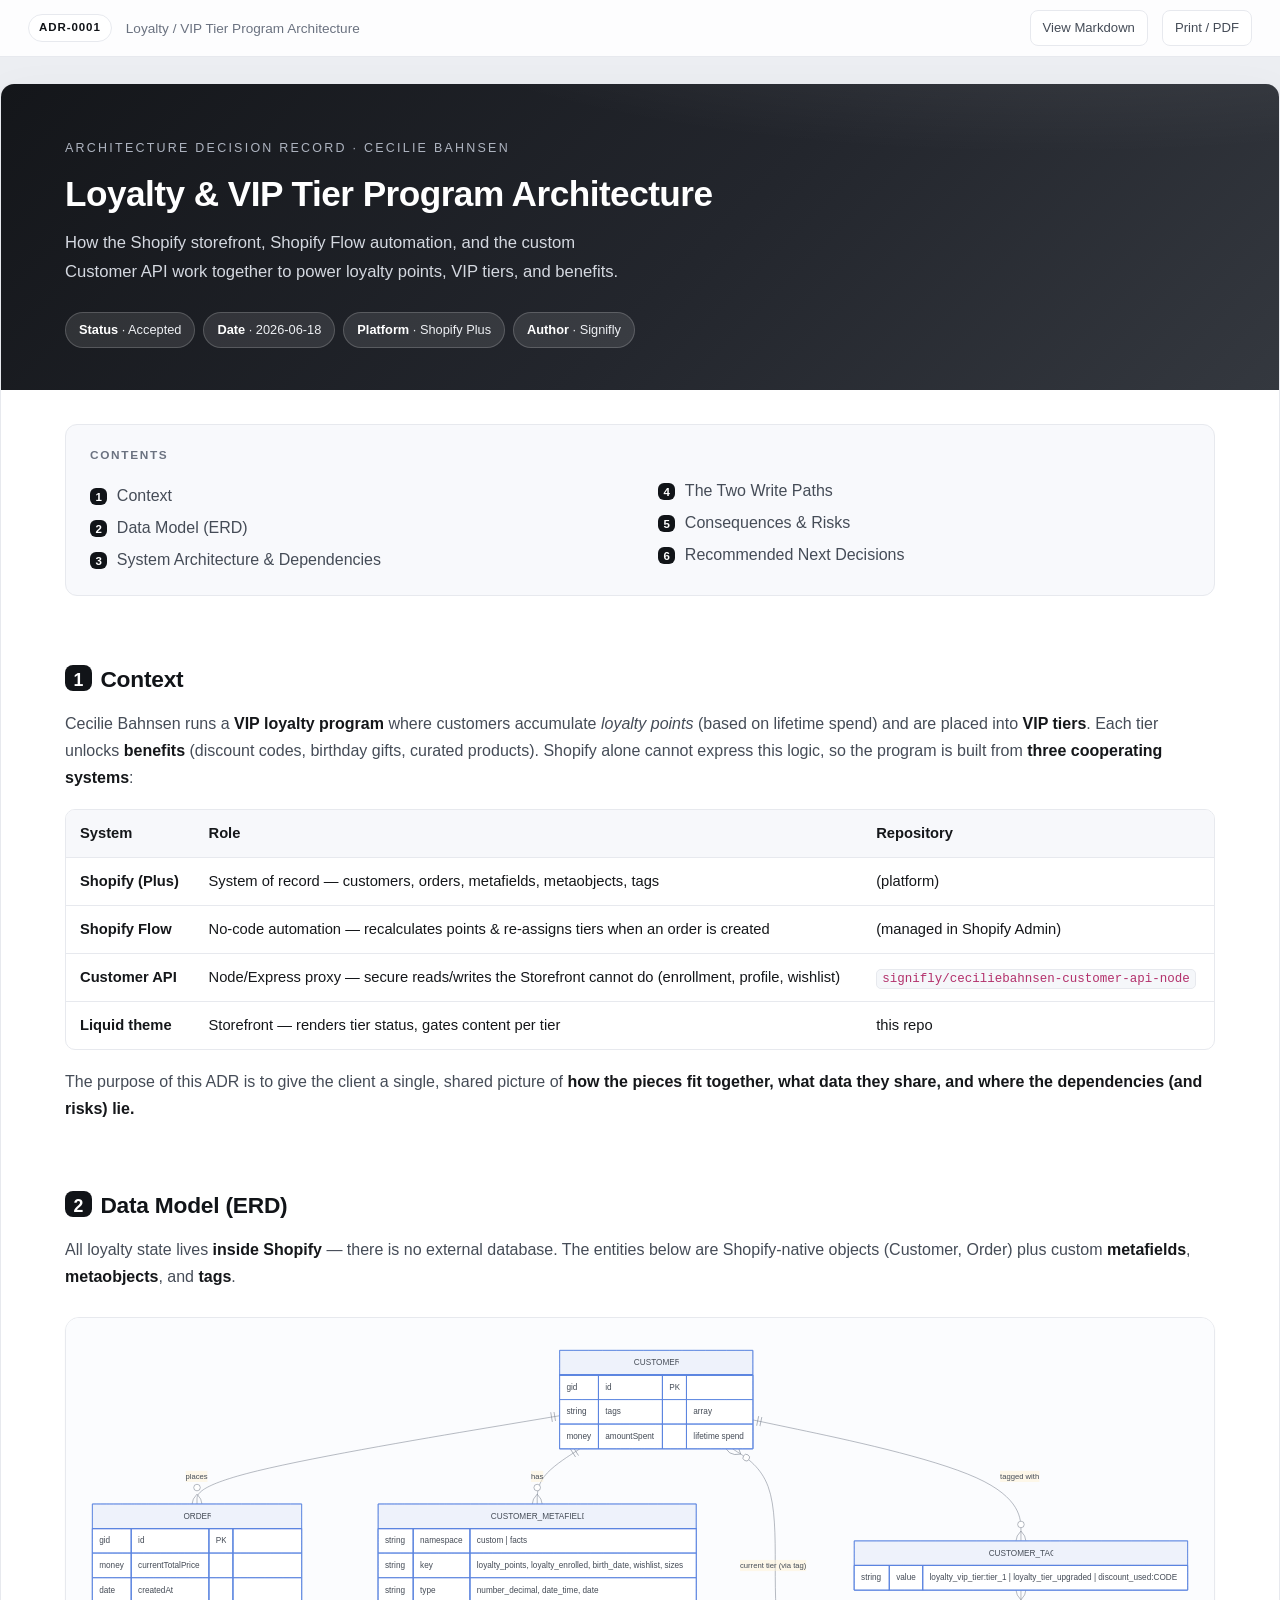
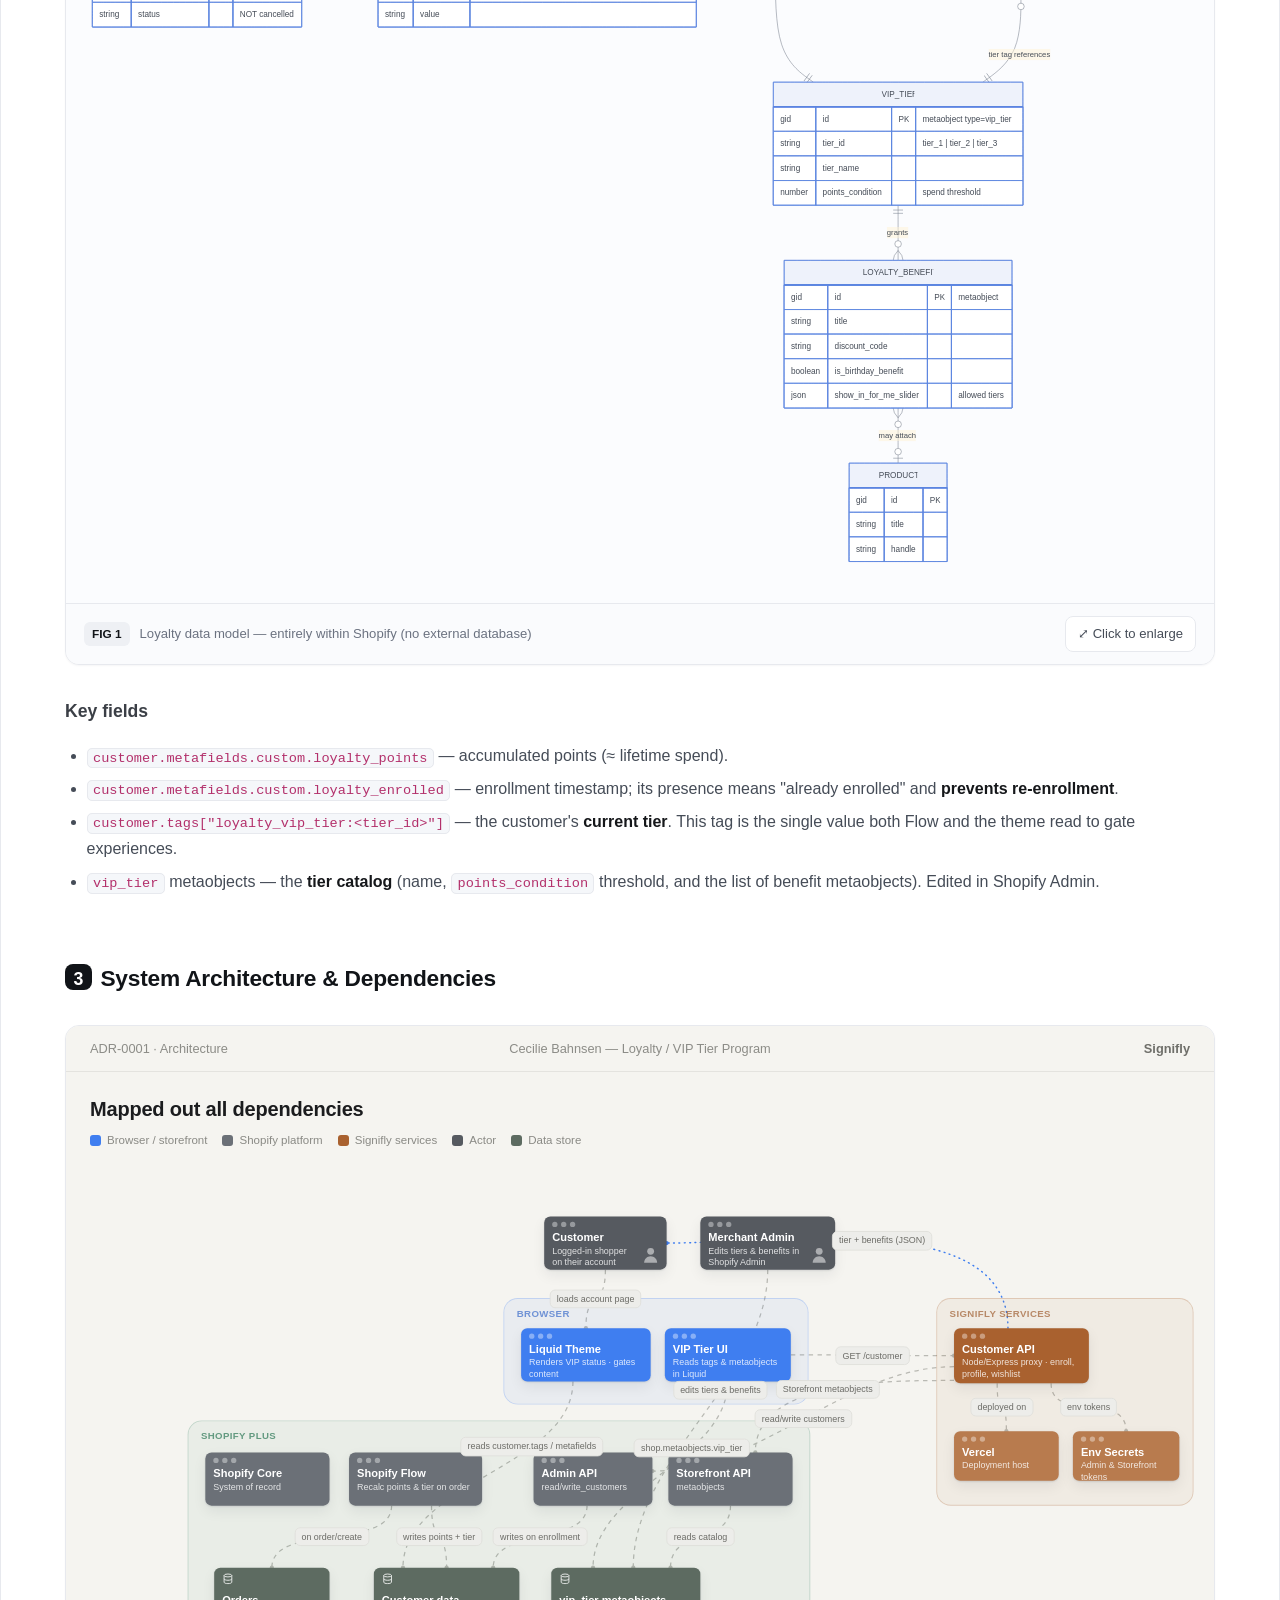
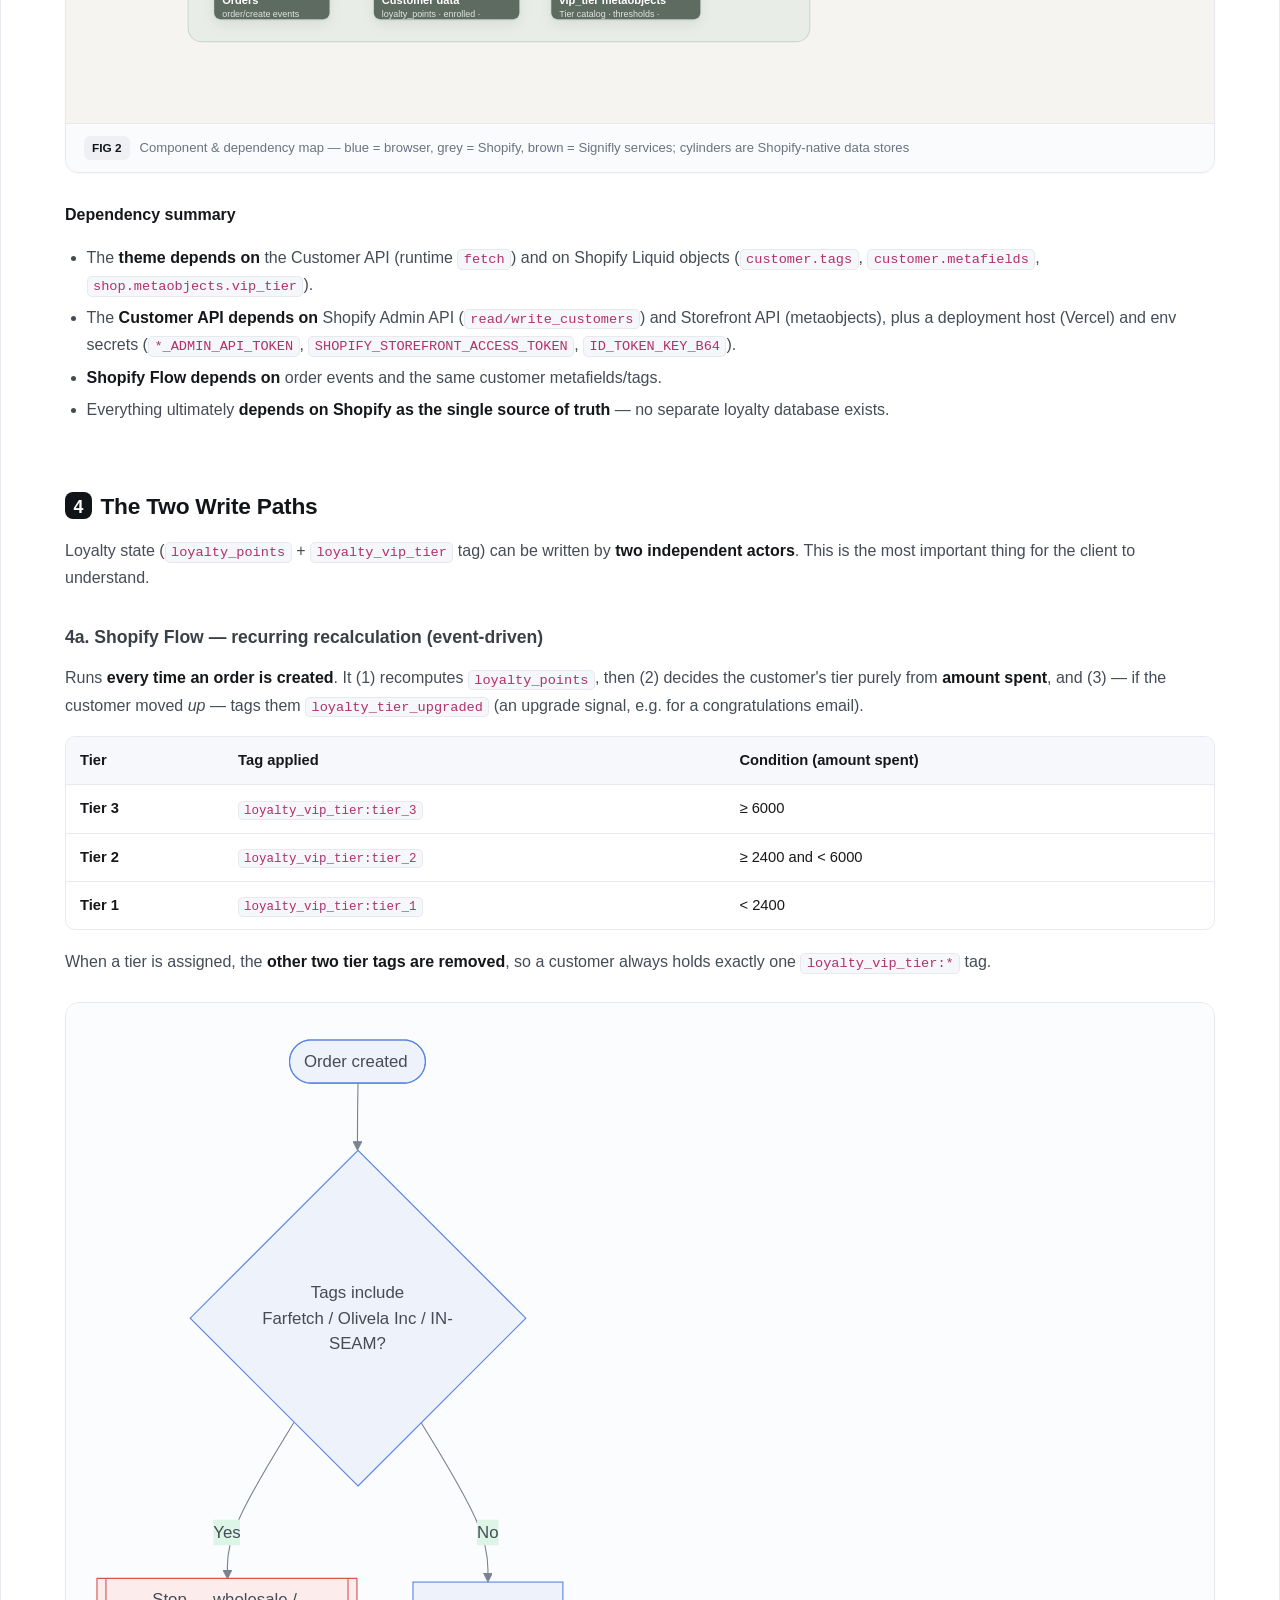
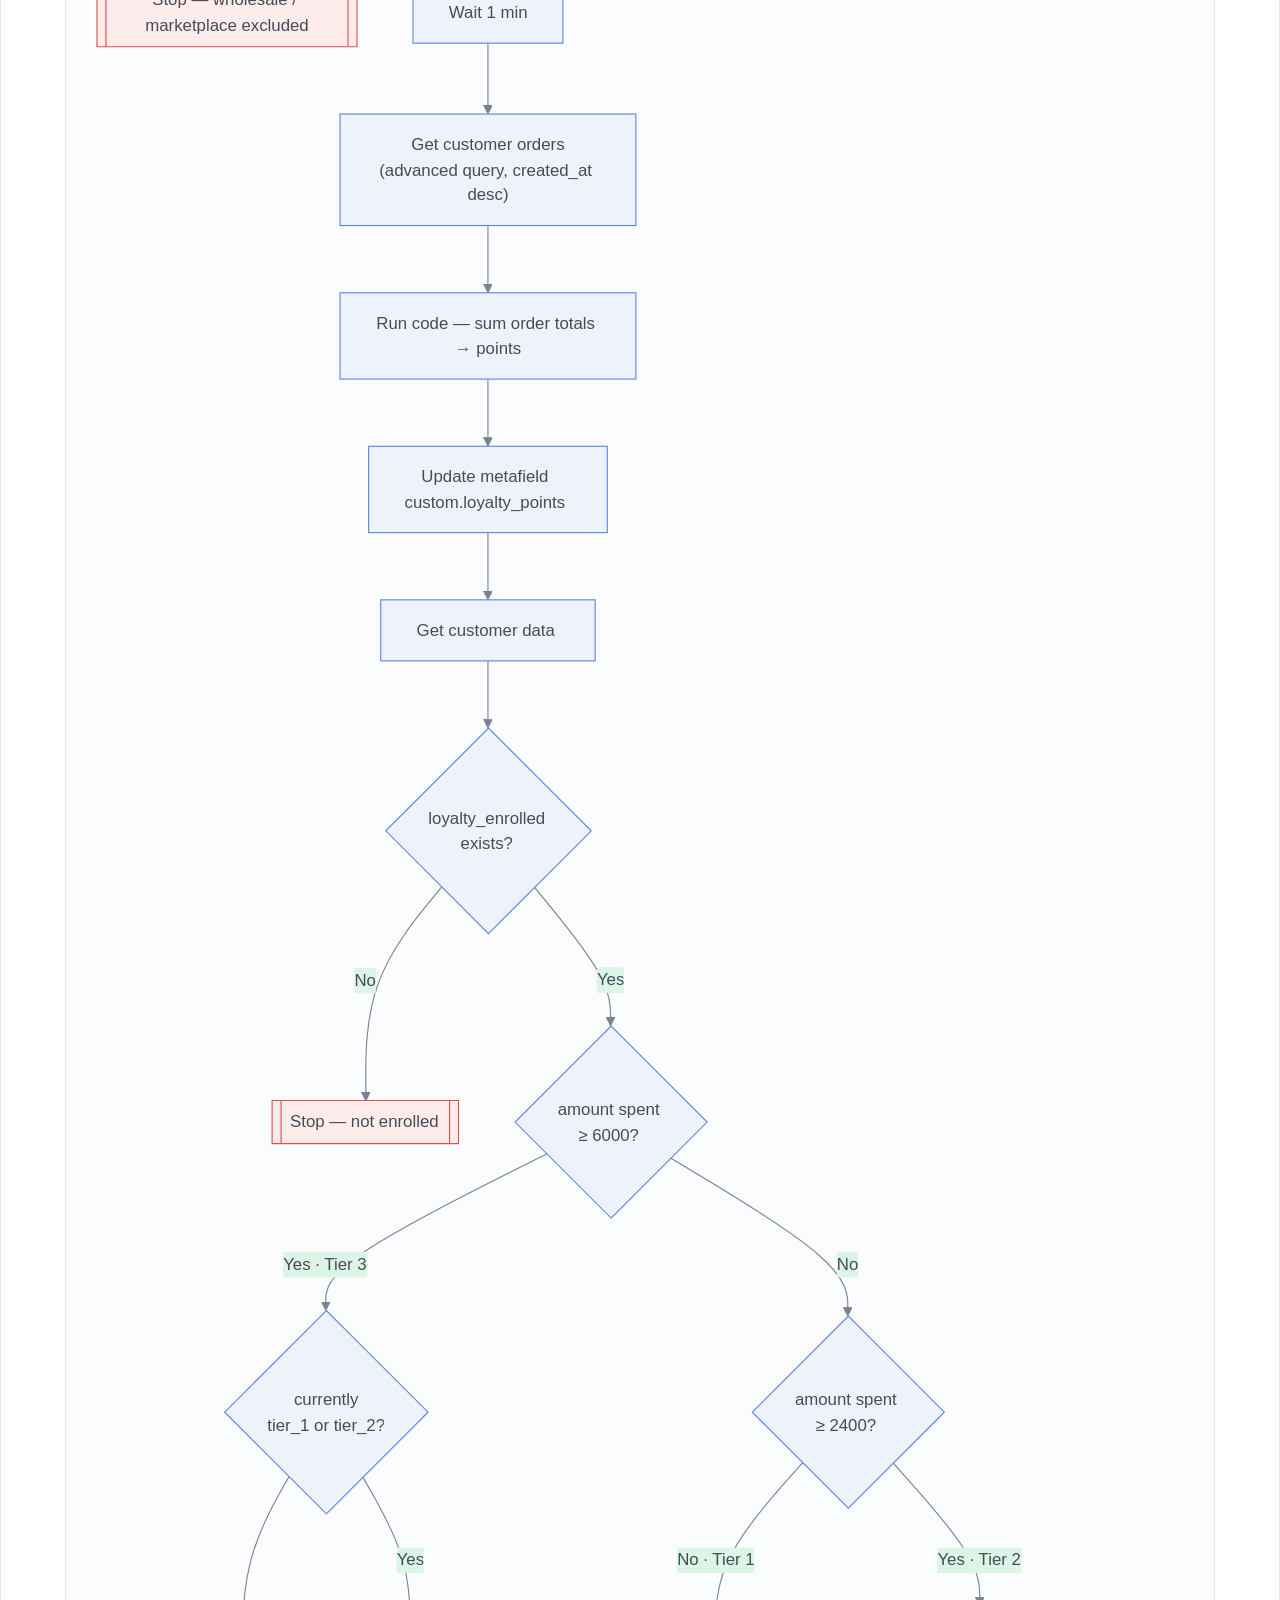
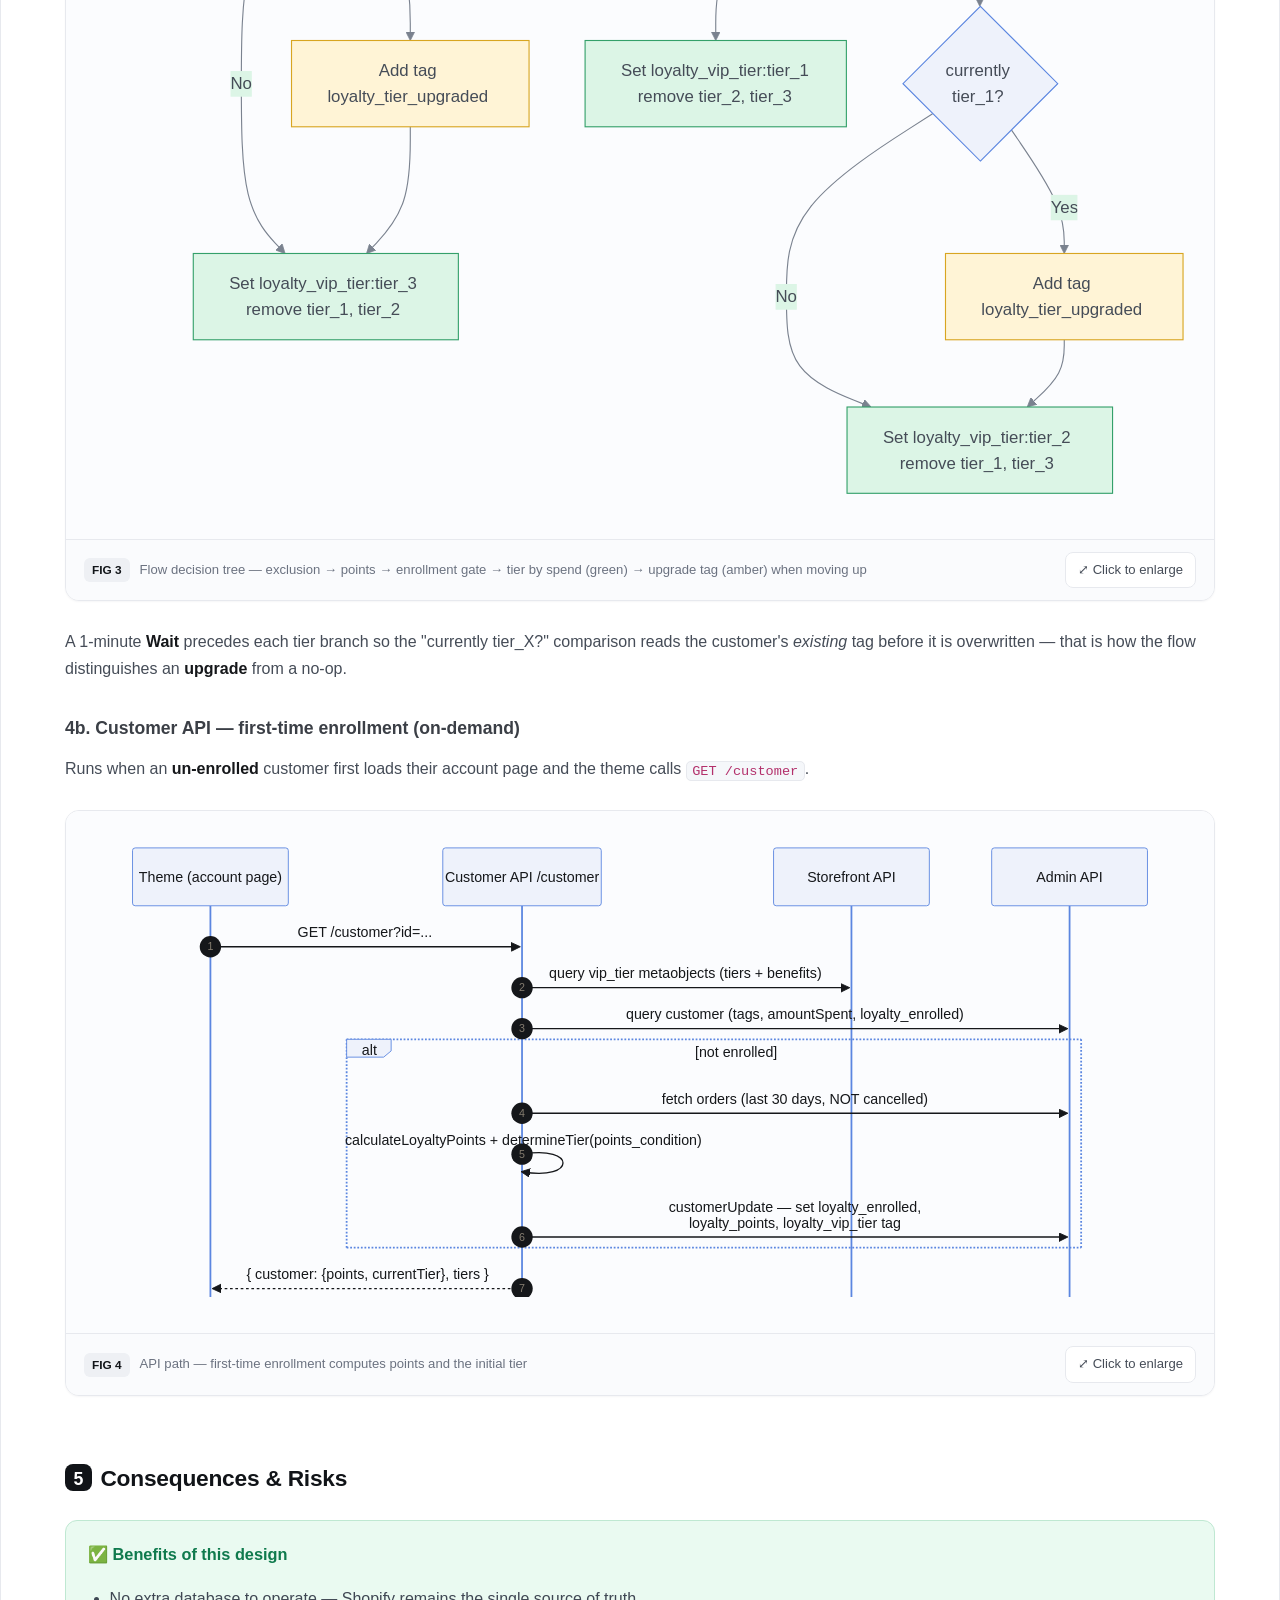
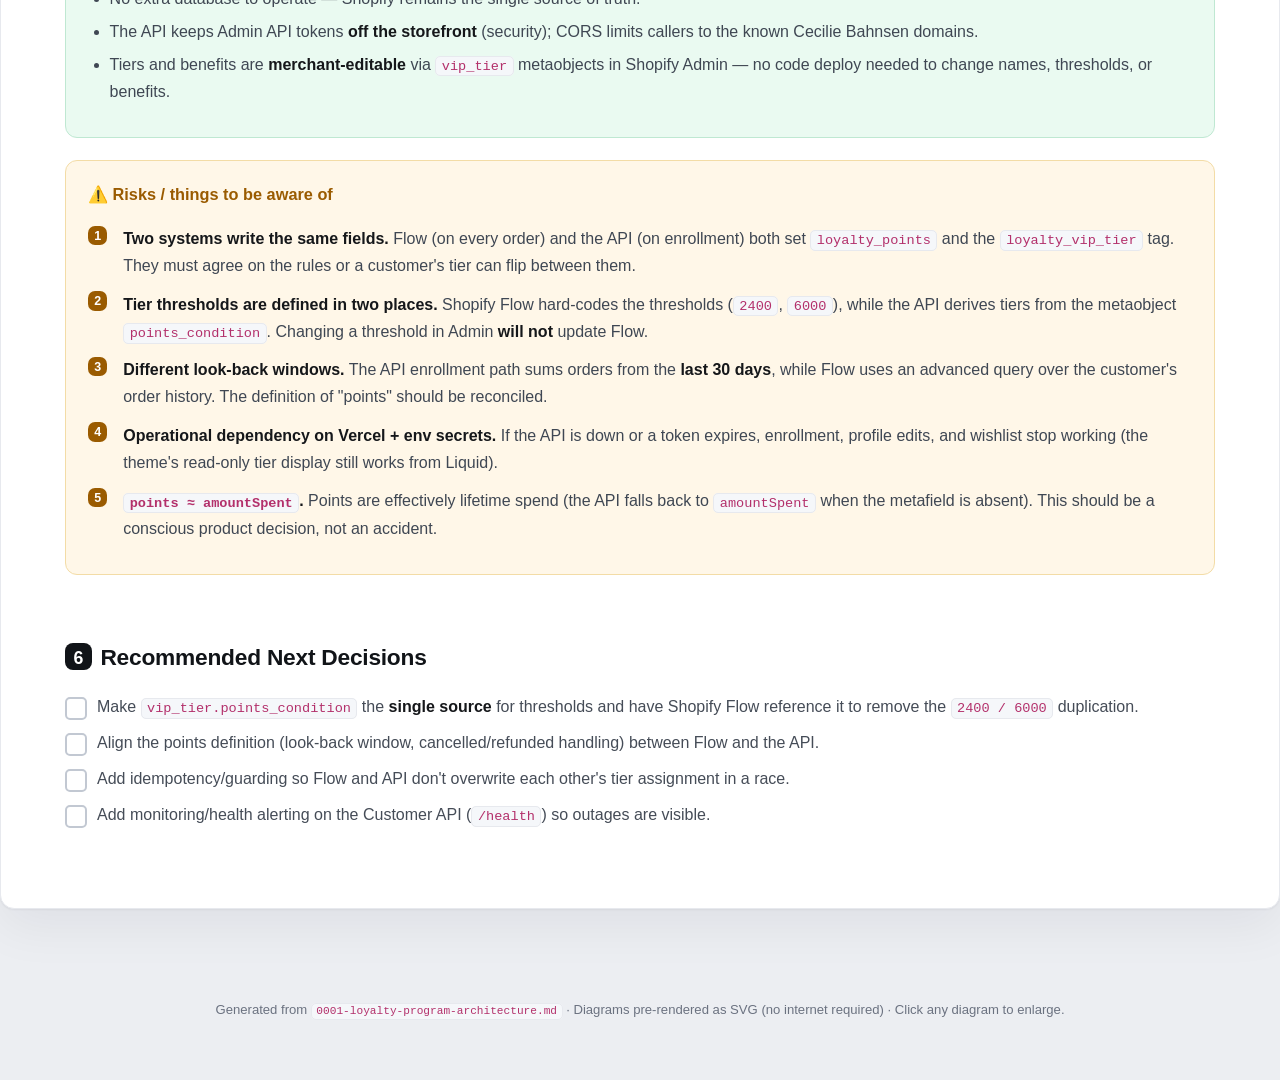
==== commit c19a1dd6: "update loyalty" ====
--- a/signifly/loyalty-program-architecture.html
+++ b/signifly/loyalty-program-architecture.html
@@ -24,7 +24,7 @@
         --warn: #9a5b00;
         --warn-bg: #fff7e8;
         --warn-rule: #f3dca6;
-        --maxw: 1000px;
+        --maxw: 1500px;
       }
       * {
         box-sizing: border-box;
@@ -540,6 +540,141 @@
           padding: 10px 0 0;
         }
       }
+
+      /* ===== Embedded dependency board (FIG 2) ===== */
+      .board-figure {
+        margin: 1.7em 0;
+        border: 1px solid var(--rule);
+        border-radius: 14px;
+        overflow: hidden;
+        background: #fff;
+        box-shadow: 0 1px 2px rgba(16, 24, 40, 0.04);
+      }
+      .depmap {
+        --canvas: #f5f4f0;
+        --d-rule: #e4e3df;
+        --header-ink: #8c8c87;
+        --title-ink: #1b1c1e;
+        --chip-bg: #ededea;
+        --chip-ink: #6c6c67;
+        --chip-rule: #e0e0db;
+        --line: #b9b9b3;
+        --accent: #3f7ef0;
+        --blue: #3f7ef0;
+        --brown: #a9612f;
+        --brown-lite: #b87b4e;
+        --grey: #6b7077;
+        --actor: #565a60;
+        --db: #5d6b61;
+        --g-blue-fill: rgba(63, 126, 240, 0.06);
+        --g-blue-rule: rgba(63, 126, 240, 0.24);
+        --g-green-fill: rgba(28, 110, 74, 0.05);
+        --g-green-rule: rgba(28, 110, 74, 0.2);
+        --g-brown-fill: rgba(169, 97, 47, 0.06);
+        --g-brown-rule: rgba(169, 97, 47, 0.26);
+        background: var(--canvas);
+        font:
+          15px/1.5 -apple-system, BlinkMacSystemFont, "Segoe UI", Roboto,
+          Helvetica, Arial, sans-serif;
+        color: var(--title-ink);
+      }
+      .depmap .rail {
+        display: flex;
+        align-items: center;
+        padding: 13px 24px;
+        font-size: 0.8rem;
+        color: var(--header-ink);
+        border-bottom: 1px solid var(--d-rule);
+      }
+      .depmap .rail .left { flex: 1; }
+      .depmap .rail .center { flex: 1; text-align: center; }
+      .depmap .rail .right {
+        flex: 1;
+        text-align: right;
+        font-weight: 600;
+        color: #6f6f6a;
+      }
+      .depmap .dm-title {
+        margin: 22px 0 6px;
+        padding: 0 24px;
+        font-size: 1.25rem;
+        font-weight: 600;
+        letter-spacing: -0.01em;
+        color: var(--title-ink);
+      }
+      .depmap .legend {
+        display: flex;
+        flex-wrap: wrap;
+        gap: 15px;
+        padding: 2px 24px 0;
+        font-size: 0.72rem;
+        color: #8a8a85;
+      }
+      .depmap .legend span { display: inline-flex; align-items: center; gap: 6px; }
+      .depmap .legend i { width: 11px; height: 11px; border-radius: 3px; display: inline-block; }
+      .depmap .board-wrap { padding: 16px 24px 26px; }
+      .depmap .scaler { position: relative; margin: 0 auto; }
+      .depmap .stage { position: relative; width: 1240px; height: 600px; transform-origin: top left; }
+      .depmap .wires {
+        position: absolute;
+        inset: 0;
+        width: 100%;
+        height: 100%;
+        overflow: visible;
+        pointer-events: none;
+      }
+      .depmap .group { position: absolute; border-radius: 16px; border: 1px solid; }
+      .depmap .group > .glabel {
+        position: absolute;
+        top: 8px;
+        left: 14px;
+        font-size: 0.68rem;
+        letter-spacing: 0.04em;
+        text-transform: uppercase;
+        font-weight: 600;
+        opacity: 0.65;
+      }
+      .depmap .group.blue { background: var(--g-blue-fill); border-color: var(--g-blue-rule); }
+      .depmap .group.blue .glabel { color: #2f63c7; }
+      .depmap .group.green { background: var(--g-green-fill); border-color: var(--g-green-rule); }
+      .depmap .group.green .glabel { color: #1c6e4a; }
+      .depmap .group.brown { background: var(--g-brown-fill); border-color: var(--g-brown-rule); }
+      .depmap .group.brown .glabel { color: #9a5526; }
+      .depmap .node {
+        position: absolute;
+        border-radius: 7px;
+        padding: 6px 9px 8px;
+        color: #fff;
+        box-shadow: 0 1px 2px rgba(16, 24, 40, 0.12), 0 6px 16px rgba(16, 24, 40, 0.07);
+        overflow: hidden;
+      }
+      .depmap .node .dots { display: flex; gap: 4px; margin-bottom: 5px; }
+      .depmap .node .dots i { width: 6px; height: 6px; border-radius: 50%; background: rgba(255, 255, 255, 0.38); }
+      .depmap .node .nt { font-size: 0.78rem; font-weight: 650; line-height: 1.15; }
+      .depmap .node .ns { font-size: 0.63rem; line-height: 1.25; opacity: 0.82; margin-top: 2px; }
+      .depmap .node.blue { background: var(--blue); }
+      .depmap .node.brown { background: var(--brown); }
+      .depmap .node.brownlite { background: var(--brown-lite); }
+      .depmap .node.grey { background: var(--grey); }
+      .depmap .node.actor { background: var(--actor); }
+      .depmap .node.db { background: var(--db); }
+      .depmap .node.actor .person { position: absolute; right: 7px; bottom: 6px; width: 22px; height: 22px; opacity: 0.5; }
+      .depmap .node.actor .nt, .depmap .node.actor .ns { padding-right: 26px; }
+      .depmap .node.db .dbicon { width: 13px; height: 13px; margin-bottom: 4px; opacity: 0.85; }
+      .depmap .elabel {
+        position: absolute;
+        transform: translate(-50%, -50%);
+        background: var(--chip-bg);
+        color: var(--chip-ink);
+        border: 1px solid var(--chip-rule);
+        border-radius: 6px;
+        padding: 2px 7px;
+        font-size: 0.63rem;
+        font-weight: 500;
+        white-space: nowrap;
+        pointer-events: none;
+      }
+      .depmap .mascot { position: absolute; right: 10px; bottom: -4px; width: 72px; height: 86px; }
     </style>
   </head>
   <body>
@@ -694,14 +829,31 @@
         <h2 id="sec-3">
           <span class="num">3</span>System Architecture &amp; Dependencies
         </h2>
-        <figure class="diagram">
-          <div class="frame"><svg id="svg-arch" width="100%" xmlns="http://www.w3.org/2000/svg" xmlns:xlink="http://www.w3.org/1999/xlink" class="flowchart" viewBox="0 0 1539.359375 925.50732421875" role="graphics-document document" aria-roledescription="flowchart-v2"><style>#svg-arch{font-family:-apple-system,BlinkMacSystemFont,Segoe UI,Roboto,Helvetica,Arial,sans-serif;font-size:15px;fill:#15171a;}@keyframes edge-animation-frame{from{stroke-dashoffset:0;}}@keyframes dash{to{stroke-dashoffset:0;}}#svg-arch .edge-animation-slow{stroke-dasharray:9,5!important;stroke-dashoffset:900;animation:dash 50s linear infinite;stroke-linecap:round;}#svg-arch .edge-animation-fast{stroke-dasharray:9,5!important;stroke-dashoffset:900;animation:dash 20s linear infinite;stroke-linecap:round;}#svg-arch .error-icon{fill:#fff4d6;}#svg-arch .error-text{fill:#000b29;stroke:#000b29;}#svg-arch .edge-thickness-normal{stroke-width:1px;}#svg-arch .edge-thickness-thick{stroke-width:3.5px;}#svg-arch .edge-pattern-solid{stroke-dasharray:0;}#svg-arch .edge-thickness-invisible{stroke-width:0;fill:none;}#svg-arch .edge-pattern-dashed{stroke-dasharray:3;}#svg-arch .edge-pattern-dotted{stroke-dasharray:2;}#svg-arch .marker{fill:#7a828f;stroke:#7a828f;}#svg-arch .marker.cross{stroke:#7a828f;}#svg-arch svg{font-family:-apple-system,BlinkMacSystemFont,Segoe UI,Roboto,Helvetica,Arial,sans-serif;font-size:15px;}#svg-arch p{margin:0;}#svg-arch .label{font-family:-apple-system,BlinkMacSystemFont,Segoe UI,Roboto,Helvetica,Arial,sans-serif;color:#15171a;}#svg-arch .cluster-label text{fill:#000b29;}#svg-arch .cluster-label span{color:#000b29;}#svg-arch .cluster-label span p{background-color:transparent;}#svg-arch .label text,#svg-arch span{fill:#15171a;color:#15171a;}#svg-arch .node rect,#svg-arch .node circle,#svg-arch .node ellipse,#svg-arch .node polygon,#svg-arch .node path{fill:#eef2fb;stroke:#5b86e0;stroke-width:1px;}#svg-arch .rough-node .label text,#svg-arch .node .label text,#svg-arch .image-shape .label,#svg-arch .icon-shape .label{text-anchor:middle;}#svg-arch .node .katex path{fill:#000;stroke:#000;stroke-width:1px;}#svg-arch .rough-node .label,#svg-arch .node .label,#svg-arch .image-shape .label,#svg-arch .icon-shape .label{text-align:center;}#svg-arch .node.clickable{cursor:pointer;}#svg-arch .root .anchor path{fill:#7a828f!important;stroke-width:0;stroke:#7a828f;}#svg-arch .arrowheadPath{fill:#0b0b0b;}#svg-arch .edgePath .path{stroke:#7a828f;stroke-width:1px;}#svg-arch .flowchart-link{stroke:#7a828f;fill:none;}#svg-arch .edgeLabel{background-color:#dcf5e6;text-align:center;}#svg-arch .edgeLabel p{background-color:#dcf5e6;}#svg-arch .edgeLabel rect{opacity:0.5;background-color:#dcf5e6;fill:#dcf5e6;}#svg-arch .labelBkg{background-color:rgba(220, 245, 230, 0.5);}#svg-arch .cluster rect{fill:#fff4d6;stroke:hsl(43.9024390244, 60%, 81.9607843137%);stroke-width:1px;}#svg-arch .cluster text{fill:#000b29;}#svg-arch .cluster span{color:#000b29;}#svg-arch div.mermaidTooltip{position:absolute;text-align:center;max-width:200px;padding:2px;font-family:-apple-system,BlinkMacSystemFont,Segoe UI,Roboto,Helvetica,Arial,sans-serif;font-size:12px;background:#fff4d6;border:1px solid hsl(43.9024390244, 60%, 81.9607843137%);border-radius:2px;pointer-events:none;z-index:100;}#svg-arch .flowchartTitleText{text-anchor:middle;font-size:18px;fill:#15171a;}#svg-arch rect.text{fill:none;stroke-width:0;}#svg-arch .icon-shape,#svg-arch .image-shape{background-color:#dcf5e6;text-align:center;}#svg-arch .icon-shape p,#svg-arch .image-shape p{background-color:#dcf5e6;padding:2px;}#svg-arch .icon-shape .label rect,#svg-arch .image-shape .label rect{opacity:0.5;background-color:#dcf5e6;fill:#dcf5e6;}#svg-arch .label-icon{display:inline-block;height:1em;overflow:visible;vertical-align:-0.125em;}#svg-arch .node .label-icon path{fill:currentColor;stroke:revert;stroke-width:revert;}#svg-arch .node .neo-node{stroke:#5b86e0;}#svg-arch [data-look="neo"].node rect,#svg-arch [data-look="neo"].cluster rect,#svg-arch [data-look="neo"].node polygon{stroke:url(#svg-arch-gradient);filter:drop-shadow( 1px 2px 2px rgba(185,185,185,1));}#svg-arch [data-look="neo"].node path{stroke:url(#svg-arch-gradient);stroke-width:1px;}#svg-arch [data-look="neo"].node .outer-path{filter:drop-shadow( 1px 2px 2px rgba(185,185,185,1));}#svg-arch [data-look="neo"].node .neo-line path{stroke:#5b86e0;filter:none;}#svg-arch [data-look="neo"].node circle{stroke:url(#svg-arch-gradient);filter:drop-shadow( 1px 2px 2px rgba(185,185,185,1));}#svg-arch [data-look="neo"].node circle .state-start{fill:#000000;}#svg-arch [data-look="neo"].icon-shape .icon{fill:url(#svg-arch-gradient);filter:drop-shadow( 1px 2px 2px rgba(185,185,185,1));}#svg-arch [data-look="neo"].icon-shape .icon-neo path{stroke:url(#svg-arch-gradient);filter:drop-shadow( 1px 2px 2px rgba(185,185,185,1));}#svg-arch :root{--mermaid-font-family:"trebuchet ms",verdana,arial,sans-serif;}#svg-arch .ext&gt;*{fill:rgb(255, 244, 214)!important;stroke:rgb(216, 165, 33)!important;color:rgb(91, 69, 0)!important;}#svg-arch .ext span{fill:rgb(255, 244, 214)!important;stroke:rgb(216, 165, 33)!important;color:rgb(91, 69, 0)!important;}#svg-arch .ext tspan{fill:rgb(91, 69, 0)!important;}#svg-arch .shop&gt;*{fill:rgb(220, 245, 230)!important;stroke:rgb(52, 160, 106)!important;color:rgb(16, 80, 47)!important;}#svg-arch .shop span{fill:rgb(220, 245, 230)!important;stroke:rgb(52, 160, 106)!important;color:rgb(16, 80, 47)!important;}#svg-arch .shop tspan{fill:rgb(16, 80, 47)!important;}#svg-arch .br&gt;*{fill:rgb(231, 239, 255)!important;stroke:rgb(91, 134, 224)!important;color:rgb(31, 58, 120)!important;}#svg-arch .br span{fill:rgb(231, 239, 255)!important;stroke:rgb(91, 134, 224)!important;color:rgb(31, 58, 120)!important;}#svg-arch .br tspan{fill:rgb(31, 58, 120)!important;}</style><g><marker id="svg-arch_flowchart-v2-pointEnd" class="marker flowchart-v2" viewBox="0 0 10 10" refX="5" refY="5" markerUnits="userSpaceOnUse" markerWidth="8" markerHeight="8" orient="auto"><path d="M 0 0 L 10 5 L 0 10 z" class="arrowMarkerPath" style="stroke-width: 1; stroke-dasharray: 1, 0;"/></marker><marker id="svg-arch_flowchart-v2-pointStart" class="marker flowchart-v2" viewBox="0 0 10 10" refX="4.5" refY="5" markerUnits="userSpaceOnUse" markerWidth="8" markerHeight="8" orient="auto"><path d="M 0 5 L 10 10 L 10 0 z" class="arrowMarkerPath" style="stroke-width: 1; stroke-dasharray: 1, 0;"/></marker><marker id="svg-arch_flowchart-v2-pointEnd-margin" class="marker flowchart-v2" viewBox="0 0 11.5 14" refX="11.5" refY="7" markerUnits="userSpaceOnUse" markerWidth="10.5" markerHeight="14" orient="auto"><path d="M 0 0 L 11.5 7 L 0 14 z" class="arrowMarkerPath" style="stroke-width: 0; stroke-dasharray: 1, 0;"/></marker><marker id="svg-arch_flowchart-v2-pointStart-margin" class="marker flowchart-v2" viewBox="0 0 11.5 14" refX="1" refY="7" markerUnits="userSpaceOnUse" markerWidth="11.5" markerHeight="14" orient="auto"><polygon points="0,7 11.5,14 11.5,0" class="arrowMarkerPath" style="stroke-width: 0; stroke-dasharray: 1, 0;"/></marker><marker id="svg-arch_flowchart-v2-circleEnd" class="marker flowchart-v2" viewBox="0 0 10 10" refX="11" refY="5" markerUnits="userSpaceOnUse" markerWidth="11" markerHeight="11" orient="auto"><circle cx="5" cy="5" r="5" class="arrowMarkerPath" style="stroke-width: 1; stroke-dasharray: 1, 0;"/></marker><marker id="svg-arch_flowchart-v2-circleStart" class="marker flowchart-v2" viewBox="0 0 10 10" refX="-1" refY="5" markerUnits="userSpaceOnUse" markerWidth="11" markerHeight="11" orient="auto"><circle cx="5" cy="5" r="5" class="arrowMarkerPath" style="stroke-width: 1; stroke-dasharray: 1, 0;"/></marker><marker id="svg-arch_flowchart-v2-circleEnd-margin" class="marker flowchart-v2" viewBox="0 0 10 10" refY="5" refX="12.25" markerUnits="userSpaceOnUse" markerWidth="14" markerHeight="14" orient="auto"><circle cx="5" cy="5" r="5" class="arrowMarkerPath" style="stroke-width: 0; stroke-dasharray: 1, 0;"/></marker><marker id="svg-arch_flowchart-v2-circleStart-margin" class="marker flowchart-v2" viewBox="0 0 10 10" refX="-2" refY="5" markerUnits="userSpaceOnUse" markerWidth="14" markerHeight="14" orient="auto"><circle cx="5" cy="5" r="5" class="arrowMarkerPath" style="stroke-width: 0; stroke-dasharray: 1, 0;"/></marker><marker id="svg-arch_flowchart-v2-crossEnd" class="marker cross flowchart-v2" viewBox="0 0 11 11" refX="12" refY="5.2" markerUnits="userSpaceOnUse" markerWidth="11" markerHeight="11" orient="auto"><path d="M 1,1 l 9,9 M 10,1 l -9,9" class="arrowMarkerPath" style="stroke-width: 2; stroke-dasharray: 1, 0;"/></marker><marker id="svg-arch_flowchart-v2-crossStart" class="marker cross flowchart-v2" viewBox="0 0 11 11" refX="-1" refY="5.2" markerUnits="userSpaceOnUse" markerWidth="11" markerHeight="11" orient="auto"><path d="M 1,1 l 9,9 M 10,1 l -9,9" class="arrowMarkerPath" style="stroke-width: 2; stroke-dasharray: 1, 0;"/></marker><marker id="svg-arch_flowchart-v2-crossEnd-margin" class="marker cross flowchart-v2" viewBox="0 0 15 15" refX="17.7" refY="7.5" markerUnits="userSpaceOnUse" markerWidth="12" markerHeight="12" orient="auto"><path d="M 1,1 L 14,14 M 1,14 L 14,1" class="arrowMarkerPath" style="stroke-width: 2.5;"/></marker><marker id="svg-arch_flowchart-v2-crossStart-margin" class="marker cross flowchart-v2" viewBox="0 0 15 15" refX="-3.5" refY="7.5" markerUnits="userSpaceOnUse" markerWidth="12" markerHeight="12" orient="auto"><path d="M 1,1 L 14,14 M 1,14 L 14,1" class="arrowMarkerPath" style="stroke-width: 2.5; stroke-dasharray: 1, 0;"/></marker><g class="root"><g class="clusters"><g class="cluster shop" id="svg-arch-Shopify" data-look="classic"><rect style="fill:#dcf5e6 !important;stroke:#34a06a !important" x="8" y="514.5" width="1184.109375" height="403.00733947753906"/><g class="cluster-label" transform="translate(498.796875, 514.5)"><foreignObject width="202.515625" height="22.5"><div xmlns="http://www.w3.org/1999/xhtml" style="display: table-cell; white-space: nowrap; line-height: 1.5;"><span class="nodeLabel" style="color:#10502f !important"><p>🟢 Shopify · system of record</p></span></div></foreignObject></g></g><g class="cluster ext" id="svg-arch-Flow" data-look="classic"><rect style="fill:#fff4d6 !important;stroke:#d8a521 !important" x="1212.109375" y="514.5" width="319.25" height="137"/><g class="cluster-label" transform="translate(1316.4140625, 514.5)"><foreignObject width="110.640625" height="22.5"><div xmlns="http://www.w3.org/1999/xhtml" style="display: table-cell; white-space: nowrap; line-height: 1.5;"><span class="nodeLabel" style="color:#5b4500 !important"><p>🔄 Shopify Flow</p></span></div></foreignObject></g></g><g class="cluster ext" id="svg-arch-API" data-look="classic"><rect style="fill:#fff4d6 !important;stroke:#d8a521 !important" x="21.2421875" y="272.5" width="957.4296875" height="137"/><g class="cluster-label" transform="translate(353.93359375, 272.5)"><foreignObject width="292.046875" height="22.5"><div xmlns="http://www.w3.org/1999/xhtml" style="display: table-cell; white-space: nowrap; line-height: 1.5;"><span class="nodeLabel" style="color:#5b4500 !important"><p>⚙️ Customer API · Node/Express on Vercel</p></span></div></foreignObject></g></g><g class="cluster br" id="svg-arch-Browser" data-look="classic"><rect style="fill:#e7efff !important;stroke:#5b86e0 !important" x="170.140625" y="8" width="922.03125" height="182"/><g class="cluster-label" transform="translate(556.296875, 8)"><foreignObject width="149.71875" height="22.5"><div xmlns="http://www.w3.org/1999/xhtml" style="display: table-cell; white-space: nowrap; line-height: 1.5;"><span class="nodeLabel" style="color:#1f3a78 !important"><p>🖥️ Customer Browser</p></span></div></foreignObject></g></g></g><g class="edgePaths"><path d="M609.012,121.627L542.533,133.022C476.055,144.418,343.098,167.209,276.619,185.479C210.141,203.75,210.141,217.5,210.141,231.25C210.141,245,210.141,258.75,210.141,269.958C210.141,281.167,210.141,289.833,210.141,294.167L210.141,298.5" id="svg-arch-L_Theme_RLoyalty_0" class="edge-thickness-normal edge-pattern-solid edge-thickness-normal edge-pattern-solid flowchart-link" style=";" data-edge="true" data-et="edge" data-id="L_Theme_RLoyalty_0" data-points="[base64]" data-look="classic" marker-end="url(#svg-arch_flowchart-v2-pointEnd)"/><path d="M623.492,160L613.859,165C604.226,170,584.961,180,575.328,191.875C565.695,203.75,565.695,217.5,565.695,231.25C565.695,245,565.695,258.75,565.695,269.958C565.695,281.167,565.695,289.833,565.695,294.167L565.695,298.5" id="svg-arch-L_Theme_RCustomers_0" class="edge-thickness-normal edge-pattern-solid edge-thickness-normal edge-pattern-solid flowchart-link" style=";" data-edge="true" data-et="edge" data-id="L_Theme_RCustomers_0" data-points="W3sieCI6NjIzLjQ5MTkyOTk0NTA1NSwieSI6MTYwfSx7IngiOjU2NS42OTUzMTI1LCJ5IjoxOTB9LHsieCI6NTY1LjY5NTMxMjUsInkiOjIzMS4yNX0seyJ4Ijo1NjUuNjk1MzEyNSwieSI6MjcyLjV9LHsieCI6NTY1LjY5NTMxMjUsInkiOjMwMi41fV0=" data-look="classic" marker-end="url(#svg-arch_flowchart-v2-pointEnd)"/><path d="M806.963,160L812.369,165C817.775,170,828.587,180,833.993,191.875C839.398,203.75,839.398,217.5,839.398,231.25C839.398,245,839.398,258.75,839.398,269.958C839.398,281.167,839.398,289.833,839.398,294.167L839.398,298.5" id="svg-arch-L_Theme_RWishlist_0" class="edge-thickness-normal edge-pattern-solid edge-thickness-normal edge-pattern-solid flowchart-link" style=";" data-edge="true" data-et="edge" data-id="L_Theme_RWishlist_0" data-points="W3sieCI6ODA2Ljk2MzI1NTQ5NDUwNTUsInkiOjE2MH0seyJ4Ijo4MzkuMzk4NDM3NSwieSI6MTkwfSx7IngiOjgzOS4zOTg0Mzc1LCJ5IjoyMzEuMjV9LHsieCI6ODM5LjM5ODQzNzUsInkiOjI3Mi41fSx7IngiOjgzOS4zOTg0Mzc1LCJ5IjozMDIuNX1d" data-look="classic" marker-end="url(#svg-arch_flowchart-v2-pointEnd)"/><path d="M873.012,145.62L893.955,153.016C914.898,160.413,956.785,175.207,977.729,189.478C998.672,203.75,998.672,217.5,998.672,231.25C998.672,245,998.672,258.75,998.672,277.042C998.672,295.333,998.672,318.167,998.672,341C998.672,363.833,998.672,386.667,998.672,406.833C998.672,427,998.672,444.5,998.672,462C998.672,479.5,998.672,497,998.672,517.167C998.672,537.333,998.672,560.167,998.672,583C998.672,605.833,998.672,628.667,998.672,648.833C998.672,669,998.672,686.5,981.139,707.366C963.606,728.232,928.54,752.464,911.007,764.581L893.474,776.697" id="svg-arch-L_Theme_Data_0" class="edge-thickness-normal edge-pattern-solid edge-thickness-normal edge-pattern-solid flowchart-link" style=";" data-edge="true" data-et="edge" data-id="L_Theme_Data_0" data-points="[base64]" data-look="classic" marker-end="url(#svg-arch_flowchart-v2-pointEnd)"/><path d="M154.7,379.5L147.5,384.5C140.3,389.5,125.9,399.5,118.7,413.25C111.5,427,111.5,444.5,111.5,462C111.5,479.5,111.5,497,169.893,514.557C228.286,532.113,345.071,549.726,403.464,558.533L461.857,567.34" id="svg-arch-L_RLoyalty_Admin_0" class="edge-thickness-normal edge-pattern-solid edge-thickness-normal edge-pattern-solid flowchart-link" style=";" data-edge="true" data-et="edge" data-id="L_RLoyalty_Admin_0" data-points="W3sieCI6MTU0LjcwMDI3MzcyMjYyNzc0LCJ5IjozNzkuNX0seyJ4IjoxMTEuNSwieSI6NDA5LjV9LHsieCI6MTExLjUsInkiOjQ2Mn0seyJ4IjoxMTEuNSwieSI6NTE0LjV9LHsieCI6NDY1LjgxMjUsInkiOjU2Ny45MzYwNTYyMTIwNTA5fV0=" data-look="classic" marker-end="url(#svg-arch_flowchart-v2-pointEnd)"/><path d="M258.836,379.5L265.161,384.5C271.485,389.5,284.133,399.5,290.457,413.25C296.781,427,296.781,444.5,296.781,462C296.781,479.5,296.781,497,288.609,512.212C280.436,527.423,264.09,540.346,255.918,546.808L247.745,553.269" id="svg-arch-L_RLoyalty_Storefront_0" class="edge-thickness-normal edge-pattern-solid edge-thickness-normal edge-pattern-solid flowchart-link" style=";" data-edge="true" data-et="edge" data-id="L_RLoyalty_Storefront_0" data-points="W3sieCI6MjU4LjgzNjQ1MDcyOTkyNzA0LCJ5IjozNzkuNX0seyJ4IjoyOTYuNzgxMjUsInkiOjQwOS41fSx7IngiOjI5Ni43ODEyNSwieSI6NDYyfSx7IngiOjI5Ni43ODEyNSwieSI6NTE0LjV9LHsieCI6MjQ0LjYwNzE1MTAwMzY0OTYyLCJ5Ijo1NTUuNzV9XQ==" data-look="classic" marker-end="url(#svg-arch_flowchart-v2-pointEnd)"/><path d="M565.695,379.5L565.695,384.5C565.695,389.5,565.695,399.5,565.695,413.25C565.695,427,565.695,444.5,565.695,462C565.695,479.5,565.695,497,565.695,511.958C565.695,526.917,565.695,539.333,565.695,545.542L565.695,551.75" id="svg-arch-L_RCustomers_Admin_0" class="edge-thickness-normal edge-pattern-solid edge-thickness-normal edge-pattern-solid flowchart-link" style=";" data-edge="true" data-et="edge" data-id="L_RCustomers_Admin_0" data-points="W3sieCI6NTY1LjY5NTMxMjUsInkiOjM3OS41fSx7IngiOjU2NS42OTUzMTI1LCJ5Ijo0MDkuNX0seyJ4Ijo1NjUuNjk1MzEyNSwieSI6NDYyfSx7IngiOjU2NS42OTUzMTI1LCJ5Ijo1MTQuNX0seyJ4Ijo1NjUuNjk1MzEyNSwieSI6NTU1Ljc1fV0=" data-look="classic" marker-end="url(#svg-arch_flowchart-v2-pointEnd)"/><path d="M839.398,379.5L839.398,384.5C839.398,389.5,839.398,399.5,839.398,413.25C839.398,427,839.398,444.5,839.398,462C839.398,479.5,839.398,497,811.075,512.839C782.752,528.677,726.105,542.854,697.782,549.943L669.458,557.031" id="svg-arch-L_RWishlist_Admin_0" class="edge-thickness-normal edge-pattern-solid edge-thickness-normal edge-pattern-solid flowchart-link" style=";" data-edge="true" data-et="edge" data-id="L_RWishlist_Admin_0" data-points="[base64]" data-look="classic" marker-end="url(#svg-arch_flowchart-v2-pointEnd)"/><path d="M1371.734,621.5L1371.734,626.5C1371.734,631.5,1371.734,641.5,1325.677,655.25C1279.62,669,1187.505,686.5,1107.871,707.901C1028.236,729.301,961.081,754.602,927.504,767.253L893.927,779.903" id="svg-arch-L_WF_Data_0" class="edge-thickness-normal edge-pattern-solid edge-thickness-normal edge-pattern-solid flowchart-link" style=";" data-edge="true" data-et="edge" data-id="L_WF_Data_0" data-points="W3sieCI6MTM3MS43MzQzNzUsInkiOjYyMS41fSx7IngiOjEzNzEuNzM0Mzc1LCJ5Ijo2NTEuNX0seyJ4IjoxMDk1LjM5MDYyNSwieSI6NzA0fSx7IngiOjg5MC4xODM1OTM3NSwieSI6NzgxLjMxMzY2MjYxODE2MTJ9XQ==" data-look="classic" marker-end="url(#svg-arch_flowchart-v2-pointEnd)"/><path d="M565.695,610.25L565.695,617.125C565.695,624,565.695,637.75,565.695,653.375C565.695,669,565.695,686.5,583.777,707.745C601.858,728.99,638.021,753.98,656.102,766.476L674.184,778.971" id="svg-arch-L_Admin_Data_0" class="edge-thickness-normal edge-pattern-solid edge-thickness-normal edge-pattern-solid flowchart-link" style=";" data-edge="true" data-et="edge" data-id="L_Admin_Data_0" data-points="W3sieCI6NTY1LjY5NTMxMjUsInkiOjYxMC4yNX0seyJ4Ijo1NjUuNjk1MzEyNSwieSI6NjUxLjV9LHsieCI6NTY1LjY5NTMxMjUsInkiOjcwNH0seyJ4Ijo2NzQuMTgzNTkzNzUsInkiOjc3OC45NzA2ODg0MzUwNzc0fV0=" data-look="classic"/><path d="M210.141,610.25L210.141,617.125C210.141,624,210.141,637.75,210.141,653.375C210.141,669,210.141,686.5,287.481,711.204C364.822,735.908,519.503,767.817,596.843,783.771L674.184,799.725" id="svg-arch-L_Storefront_Data_0" class="edge-thickness-normal edge-pattern-solid edge-thickness-normal edge-pattern-solid flowchart-link" style=";" data-edge="true" data-et="edge" data-id="L_Storefront_Data_0" data-points="W3sieCI6MjEwLjE0MDYyNSwieSI6NjEwLjI1fSx7IngiOjIxMC4xNDA2MjUsInkiOjY1MS41fSx7IngiOjIxMC4xNDA2MjUsInkiOjcwNH0seyJ4Ijo2NzQuMTgzNTkzNzUsInkiOjc5OS43MjQ5MzAxNTQ1MTE1fV0=" data-look="classic"/></g><g class="edgeLabels"><g class="edgeLabel" transform="translate(210.140625, 231.25)"><g class="label" data-id="L_Theme_RLoyalty_0" transform="translate(-80.421875, -11.25)"><foreignObject width="160.84375" height="22.5"><div xmlns="http://www.w3.org/1999/xhtml" class="labelBkg" style="display: table-cell; white-space: nowrap; line-height: 1.5; max-width: 200px; text-align: center;"><span class="edgeLabel"><p>fetch · CORS-restricted</p></span></div></foreignObject></g></g><g class="edgeLabel" transform="translate(565.6953125, 231.25)"><g class="label" data-id="L_Theme_RCustomers_0" transform="translate(-17.53125, -11.25)"><foreignObject width="35.0625" height="22.5"><div xmlns="http://www.w3.org/1999/xhtml" class="labelBkg" style="display: table-cell; white-space: nowrap; line-height: 1.5; max-width: 200px; text-align: center;"><span class="edgeLabel"><p>fetch</p></span></div></foreignObject></g></g><g class="edgeLabel" transform="translate(839.3984375, 231.25)"><g class="label" data-id="L_Theme_RWishlist_0" transform="translate(-17.53125, -11.25)"><foreignObject width="35.0625" height="22.5"><div xmlns="http://www.w3.org/1999/xhtml" class="labelBkg" style="display: table-cell; white-space: nowrap; line-height: 1.5; max-width: 200px; text-align: center;"><span class="edgeLabel"><p>fetch</p></span></div></foreignObject></g></g><g class="edgeLabel" transform="translate(998.671875, 462)"><g class="label" data-id="L_Theme_Data_0" transform="translate(-80.984375, -22.5)"><foreignObject width="161.96875" height="45"><div xmlns="http://www.w3.org/1999/xhtml" class="labelBkg" style="display: table-cell; white-space: nowrap; line-height: 1.5; max-width: 200px; text-align: center;"><span class="edgeLabel"><p>reads tags &amp; metafields<br />at render (Liquid)</p></span></div></foreignObject></g></g><g class="edgeLabel" transform="translate(111.5, 462)"><g class="label" data-id="L_RLoyalty_Admin_0" transform="translate(-78.1484375, -22.5)"><foreignObject width="156.296875" height="45"><div xmlns="http://www.w3.org/1999/xhtml" class="labelBkg" style="display: table-cell; white-space: nowrap; line-height: 1.5; max-width: 200px; text-align: center;"><span class="edgeLabel"><p>read customer/orders<br />write tags + metafields</p></span></div></foreignObject></g></g><g class="edgeLabel" transform="translate(296.78125, 462)"><g class="label" data-id="L_RLoyalty_Storefront_0" transform="translate(-87.1328125, -11.25)"><foreignObject width="174.265625" height="22.5"><div xmlns="http://www.w3.org/1999/xhtml" class="labelBkg" style="display: table-cell; white-space: nowrap; line-height: 1.5; max-width: 200px; text-align: center;"><span class="edgeLabel"><p>read vip_tier metaobjects</p></span></div></foreignObject></g></g><g class="edgeLabel" transform="translate(565.6953125, 462)"><g class="label" data-id="L_RCustomers_Admin_0" transform="translate(-35.078125, -11.25)"><foreignObject width="70.15625" height="22.5"><div xmlns="http://www.w3.org/1999/xhtml" class="labelBkg" style="display: table-cell; white-space: nowrap; line-height: 1.5; max-width: 200px; text-align: center;"><span class="edgeLabel"><p>Admin API</p></span></div></foreignObject></g></g><g class="edgeLabel" transform="translate(839.3984375, 462)"><g class="label" data-id="L_RWishlist_Admin_0" transform="translate(-35.078125, -11.25)"><foreignObject width="70.15625" height="22.5"><div xmlns="http://www.w3.org/1999/xhtml" class="labelBkg" style="display: table-cell; white-space: nowrap; line-height: 1.5; max-width: 200px; text-align: center;"><span class="edgeLabel"><p>Admin API</p></span></div></foreignObject></g></g><g class="edgeLabel" transform="translate(1140.58148, 695.41461)"><g class="label" data-id="L_WF_Data_0" transform="translate(-76.71875, -22.5)"><foreignObject width="153.4375" height="45"><div xmlns="http://www.w3.org/1999/xhtml" class="labelBkg" style="display: table-cell; white-space: nowrap; line-height: 1.5; max-width: 200px; text-align: center;"><span class="edgeLabel"><p>read orders<br />write points + tier tags</p></span></div></foreignObject></g></g><g class="edgeLabel"><g class="label" data-id="L_Admin_Data_0" transform="translate(0, 0)"><foreignObject width="0" height="0"><div xmlns="http://www.w3.org/1999/xhtml" class="labelBkg" style="display: table-cell; white-space: nowrap; line-height: 1.5; max-width: 200px; text-align: center;"><span class="edgeLabel"></span></div></foreignObject></g></g><g class="edgeLabel"><g class="label" data-id="L_Storefront_Data_0" transform="translate(0, 0)"><foreignObject width="0" height="0"><div xmlns="http://www.w3.org/1999/xhtml" class="labelBkg" style="display: table-cell; white-space: nowrap; line-height: 1.5; max-width: 200px; text-align: center;"><span class="edgeLabel"></span></div></foreignObject></g></g></g><g class="nodes"><g class="node default" id="svg-arch-flowchart-Theme-0" data-look="classic" transform="translate(741.01171875, 99)"><rect class="basic label-container" style="" x="-132" y="-61" width="264" height="122"/><g class="label" style="" transform="translate(-100, -45)"><rect/><foreignObject width="200" height="90"><div xmlns="http://www.w3.org/1999/xhtml" style="display: table; white-space: break-spaces; line-height: 1.5; max-width: 200px; text-align: center; width: 200px;"><span class="nodeLabel"><p>Liquid Theme<br />c-loyalty-status · c-check-tier<br />loyalty-status.js</p></span></div></foreignObject></g></g><g class="node default" id="svg-arch-flowchart-RLoyalty-1" data-look="classic" transform="translate(210.140625, 341)"><rect class="basic label-container" style="" x="-105.515625" y="-38.5" width="211.03125" height="77"/><g class="label" style="" transform="translate(-73.515625, -22.5)"><rect/><foreignObject width="147.03125" height="45"><div xmlns="http://www.w3.org/1999/xhtml" style="display: table-cell; white-space: nowrap; line-height: 1.5; max-width: 200px; text-align: center;"><span class="nodeLabel"><p>/customer · /tiers<br />enrollment + tier read</p></span></div></foreignObject></g></g><g class="node default" id="svg-arch-flowchart-RCustomers-2" data-look="classic" transform="translate(565.6953125, 341)"><rect class="basic label-container" style="" x="-119.4296875" y="-38.5" width="238.859375" height="77"/><g class="label" style="" transform="translate(-87.4296875, -22.5)"><rect/><foreignObject width="174.859375" height="45"><div xmlns="http://www.w3.org/1999/xhtml" style="display: table-cell; white-space: nowrap; line-height: 1.5; max-width: 200px; text-align: center;"><span class="nodeLabel"><p>/api/customers/*<br />register · profile · address</p></span></div></foreignObject></g></g><g class="node default" id="svg-arch-flowchart-RWishlist-3" data-look="classic" transform="translate(839.3984375, 341)"><rect class="basic label-container" style="" x="-104.2734375" y="-38.5" width="208.546875" height="77"/><g class="label" style="" transform="translate(-72.2734375, -22.5)"><rect/><foreignObject width="144.546875" height="45"><div xmlns="http://www.w3.org/1999/xhtml" style="display: table-cell; white-space: nowrap; line-height: 1.5; max-width: 200px; text-align: center;"><span class="nodeLabel"><p>/wishlist/*<br />toggle · share · batch</p></span></div></foreignObject></g></g><g class="node default" id="svg-arch-flowchart-WF-4" data-look="classic" transform="translate(1371.734375, 583)"><rect class="basic label-container" style="" x="-124.625" y="-38.5" width="249.25" height="77"/><g class="label" style="" transform="translate(-92.625, -22.5)"><rect/><foreignObject width="185.25" height="45"><div xmlns="http://www.w3.org/1999/xhtml" style="display: table-cell; white-space: nowrap; line-height: 1.5; max-width: 200px; text-align: center;"><span class="nodeLabel"><p>Order-created workflow<br />points + tier re-assignment</p></span></div></foreignObject></g></g><g class="node default" id="svg-arch-flowchart-Admin-5" data-look="classic" transform="translate(565.6953125, 583)"><rect class="basic label-container" style="" x="-99.8828125" y="-27.25" width="199.765625" height="54.5"/><g class="label" style="" transform="translate(-67.8828125, -11.25)"><rect/><foreignObject width="135.765625" height="22.5"><div xmlns="http://www.w3.org/1999/xhtml" style="display: table-cell; white-space: nowrap; line-height: 1.5; max-width: 200px; text-align: center;"><span class="nodeLabel"><p>Admin GraphQL API</p></span></div></foreignObject></g></g><g class="node default" id="svg-arch-flowchart-Storefront-6" data-look="classic" transform="translate(210.140625, 583)"><rect class="basic label-container" style="" x="-113" y="-27.25" width="226" height="54.5"/><g class="label" style="" transform="translate(-81, -11.25)"><rect/><foreignObject width="162" height="22.5"><div xmlns="http://www.w3.org/1999/xhtml" style="display: table-cell; white-space: nowrap; line-height: 1.5; max-width: 200px; text-align: center;"><span class="nodeLabel"><p>Storefront GraphQL API</p></span></div></foreignObject></g></g><g class="node default" id="svg-arch-flowchart-Data-7" data-look="classic" transform="translate(782.18359375, 822.0036697387695)"><path d="M0,15.835777126099707 a108,15.835777126099707 0,0,0 216,0 a108,15.835777126099707 0,0,0 -216,0 l0,99.33577712609971 a108,15.835777126099707 0,0,0 216,0 l0,-99.33577712609971" class="basic label-container outer-path" style="" transform="translate(-108, -65.50366568914956)"/><g class="label" style="" transform="translate(-100, -23.083333333333336)"><rect/><foreignObject width="200" height="67.5"><div xmlns="http://www.w3.org/1999/xhtml" style="display: table; white-space: break-spaces; line-height: 1.5; max-width: 200px; text-align: center; width: 200px;"><span class="nodeLabel"><p>Customers · Orders<br />Metafields · Tags<br />vip_tier / benefit metaobjects</p></span></div></foreignObject></g></g></g></g></g><defs><filter id="svg-arch-drop-shadow" height="130%" width="130%"><feDropShadow dx="4" dy="4" stdDeviation="0" flood-opacity="0.06" flood-color="#000000"/></filter></defs><defs><filter id="svg-arch-drop-shadow-small" height="150%" width="150%"><feDropShadow dx="2" dy="2" stdDeviation="0" flood-opacity="0.06" flood-color="#000000"/></filter></defs><linearGradient id="svg-arch-gradient" gradientUnits="objectBoundingBox" x1="0%" y1="0%" x2="100%" y2="0%"><stop offset="0%" stop-color="#5b86e0" stop-opacity="1"/><stop offset="100%" stop-color="hsl(144, 15.5555555556%, 81.1764705882%)" stop-opacity="1"/></linearGradient></svg></div>
+                <figure class="board-figure">
+          <div class="depmap">
+            <div class="rail">
+              <div class="left">ADR-0001 · Architecture</div>
+              <div class="center">Cecilie Bahnsen — Loyalty / VIP Tier Program</div>
+              <div class="right">Signifly</div>
+            </div>
+            <div class="dm-title">Mapped out all dependencies</div>
+            <div class="legend">
+              <span><i style="background: var(--blue)"></i>Browser / storefront</span>
+              <span><i style="background: var(--grey)"></i>Shopify platform</span>
+              <span><i style="background: var(--brown)"></i>Signifly services</span>
+              <span><i style="background: var(--actor)"></i>Actor</span>
+              <span><i style="background: var(--db)"></i>Data store</span>
+            </div>
+            <div class="board-wrap">
+              <div class="scaler" id="dm-scaler">
+                <div class="stage" id="dm-stage">
+                  <svg class="wires" id="dm-wires" viewBox="0 0 1240 600" preserveAspectRatio="none"></svg>
+                </div>
+              </div>
+            </div>
+          </div>
           <figcaption>
-            <span class="lbl">FIG 2</span
-            ><span
-              >Component &amp; dependency map — yellow = external services,
-              green = Shopify, blue = browser</span
-            ><span class="zoom btn" data-zoom>⤢ Click to enlarge</span>
+            <span class="lbl">FIG 2</span><span>Component &amp; dependency map — blue = browser, grey = Shopify, brown = Signifly services; cylinders are Shopify-native data stores</span>
           </figcaption>
         </figure>
         <p><strong>Dependency summary</strong></p>
@@ -951,5 +1103,140 @@
         });
       })();
     </script>
+    <script>
+      // ===== Dependency board renderer (FIG 2) =====
+      (function () {
+        const stage = document.getElementById("dm-stage");
+        if (!stage) return;
+        const svg = document.getElementById("dm-wires");
+        const scaler = document.getElementById("dm-scaler");
+        const wrap = scaler.parentElement;
+        const SVGNS = "http://www.w3.org/2000/svg";
+
+        const NODES = {
+          customer: { kind: "actor", t: "Customer", s: "Logged-in shopper on their account page", x: 512, y: 58, w: 138, h: 60, icon: "person" },
+          admin: { kind: "actor", t: "Merchant Admin", s: "Edits tiers & benefits in Shopify Admin", x: 688, y: 58, w: 152, h: 60, icon: "person" },
+          theme: { kind: "blue", t: "Liquid Theme", s: "Renders VIP status · gates content", x: 486, y: 184, w: 146, h: 60 },
+          tierui: { kind: "blue", t: "VIP Tier UI", s: "Reads tags & metaobjects in Liquid", x: 648, y: 184, w: 142, h: 60 },
+          api: { kind: "brown", t: "Customer API", s: "Node/Express proxy · enroll, profile, wishlist", x: 974, y: 184, w: 152, h: 62 },
+          vercel: { kind: "brownlite", t: "Vercel", s: "Deployment host", x: 974, y: 300, w: 118, h: 56 },
+          secrets: { kind: "brownlite", t: "Env Secrets", s: "Admin & Storefront tokens", x: 1108, y: 300, w: 120, h: 56 },
+          core: { kind: "grey", t: "Shopify Core", s: "System of record", x: 130, y: 324, w: 140, h: 60 },
+          flow: { kind: "grey", t: "Shopify Flow", s: "Recalc points & tier on order", x: 292, y: 324, w: 150, h: 60 },
+          adminapi: { kind: "grey", t: "Admin API", s: "read/write_customers", x: 500, y: 324, w: 134, h: 60 },
+          sfapi: { kind: "grey", t: "Storefront API", s: "metaobjects", x: 652, y: 324, w: 140, h: 60 },
+          orders: { kind: "db", t: "Orders", s: "order/create events", x: 140, y: 454, w: 130, h: 58 },
+          cdata: { kind: "db", t: "Customer data", s: "loyalty_points · enrolled · vip_tier tag", x: 320, y: 454, w: 164, h: 58 },
+          meta: { kind: "db", t: "vip_tier metaobjects", s: "Tier catalog · thresholds · benefits", x: 520, y: 454, w: 168, h: 58 },
+        };
+
+        const GROUPS = [
+          { cls: "blue", label: "Browser", x: 466, y: 150, w: 344, h: 120 },
+          { cls: "green", label: "Shopify Plus", x: 110, y: 288, w: 702, h: 250 },
+          { cls: "brown", label: "Signifly Services", x: 954, y: 150, w: 290, h: 234 },
+        ];
+
+        const EDGES = [
+          { f: "customer", fs: "bottom", ft: 0.5, t: "theme", ts: "top", tt: 0.5, l: "loads account page" },
+          { f: "admin", fs: "bottom", ft: 0.5, t: "meta", ts: "top", tt: 0.55, l: "edits tiers & benefits", lt: 0.4 },
+          { f: "tierui", fs: "right", ft: 0.5, t: "api", ts: "left", tt: 0.5, l: "GET /customer" },
+          { f: "theme", fs: "bottom", ft: 0.4, t: "cdata", ts: "top", tt: 0.2, l: "reads customer.tags / metafields", lt: 0.32 },
+          { f: "tierui", fs: "bottom", ft: 0.5, t: "meta", ts: "top", tt: 0.28, l: "shop.metaobjects.vip_tier", lt: 0.34 },
+          { f: "api", fs: "left", ft: 0.7, t: "adminapi", ts: "right", tt: 0.35, l: "read/write customers" },
+          { f: "api", fs: "left", ft: 0.95, t: "sfapi", ts: "top", tt: 0.7, l: "Storefront metaobjects" },
+          { f: "api", fs: "bottom", ft: 0.32, t: "vercel", ts: "top", tt: 0.5, l: "deployed on" },
+          { f: "api", fs: "bottom", ft: 0.72, t: "secrets", ts: "top", tt: 0.5, l: "env tokens" },
+          { f: "flow", fs: "bottom", ft: 0.32, t: "orders", ts: "top", tt: 0.5, l: "on order/create" },
+          { f: "flow", fs: "bottom", ft: 0.62, t: "cdata", ts: "top", tt: 0.5, l: "writes points + tier" },
+          { f: "adminapi", fs: "bottom", ft: 0.45, t: "cdata", ts: "top", tt: 0.82, l: "writes on enrollment" },
+          { f: "sfapi", fs: "bottom", ft: 0.5, t: "meta", ts: "top", tt: 0.8, l: "reads catalog" },
+          { f: "api", fs: "top", ft: 0.4, t: "customer", ts: "right", tt: 0.5, l: "tier + benefits (JSON)", accent: true },
+        ];
+
+        const PERSON = '<svg class="person" viewBox="0 0 24 24" fill="#fff"><circle cx="12" cy="8" r="4.2"/><path d="M4 22c0-4.4 3.6-8 8-8s8 3.6 8 8z"/></svg>';
+        const DBICON = '<svg class="dbicon" viewBox="0 0 24 24" fill="none" stroke="#fff" stroke-width="2"><ellipse cx="12" cy="5" rx="8" ry="3"/><path d="M4 5v14c0 1.7 3.6 3 8 3s8-1.3 8-3V5"/><path d="M4 12c0 1.7 3.6 3 8 3s8-1.3 8-3"/></svg>';
+
+        for (const g of GROUPS) {
+          const el = document.createElement("div");
+          el.className = "group " + g.cls;
+          el.style.cssText = "left:" + g.x + "px;top:" + g.y + "px;width:" + g.w + "px;height:" + g.h + "px";
+          el.innerHTML = '<span class="glabel">' + g.label + "</span>";
+          stage.appendChild(el);
+        }
+
+        for (const id in NODES) {
+          const n = NODES[id];
+          const el = document.createElement("div");
+          el.className = "node " + n.kind;
+          el.style.cssText = "left:" + n.x + "px;top:" + n.y + "px;width:" + n.w + "px;height:" + n.h + "px";
+          const head = n.kind === "db" ? DBICON : '<div class="dots"><i></i><i></i><i></i></div>';
+          el.innerHTML = head + '<div class="nt">' + n.t + '</div><div class="ns">' + n.s + "</div>" + (n.icon === "person" ? PERSON : "");
+          stage.appendChild(el);
+        }
+
+        function anchor(n, side, t) {
+          switch (side) {
+            case "top": return { x: n.x + n.w * t, y: n.y, nx: 0, ny: -1 };
+            case "bottom": return { x: n.x + n.w * t, y: n.y + n.h, nx: 0, ny: 1 };
+            case "left": return { x: n.x, y: n.y + n.h * t, nx: -1, ny: 0 };
+            case "right": return { x: n.x + n.w, y: n.y + n.h * t, nx: 1, ny: 0 };
+          }
+        }
+        const bez = (p, t) => {
+          const u = 1 - t;
+          return {
+            x: u * u * u * p[0].x + 3 * u * u * t * p[1].x + 3 * u * t * t * p[2].x + t * t * t * p[3].x,
+            y: u * u * u * p[0].y + 3 * u * u * t * p[1].y + 3 * u * t * t * p[2].y + t * t * t * p[3].y,
+          };
+        };
+
+        for (const e of EDGES) {
+          const a = anchor(NODES[e.f], e.fs, e.ft);
+          const b = anchor(NODES[e.t], e.ts, e.tt);
+          const dist = Math.hypot(b.x - a.x, b.y - a.y);
+          const k = Math.max(46, dist * 0.34);
+          const c1 = { x: a.x + a.nx * k, y: a.y + a.ny * k };
+          const c2 = { x: b.x + b.nx * k, y: b.y + b.ny * k };
+
+          const path = document.createElementNS(SVGNS, "path");
+          path.setAttribute("d", "M " + a.x + " " + a.y + " C " + c1.x + " " + c1.y + ", " + c2.x + " " + c2.y + ", " + b.x + " " + b.y);
+          path.setAttribute("fill", "none");
+          path.setAttribute("stroke", e.accent ? "var(--accent)" : "var(--line)");
+          path.setAttribute("stroke-width", e.accent ? "1.6" : "1.4");
+          path.setAttribute("stroke-dasharray", e.accent ? "1 5" : "5 5");
+          if (e.accent) path.setAttribute("stroke-linecap", "round");
+          svg.appendChild(path);
+
+          const dot = document.createElementNS(SVGNS, "circle");
+          dot.setAttribute("cx", b.x);
+          dot.setAttribute("cy", b.y);
+          dot.setAttribute("r", "2.4");
+          dot.setAttribute("fill", e.accent ? "var(--accent)" : "var(--line)");
+          svg.appendChild(dot);
+
+          if (e.l) {
+            const m = bez([a, c1, c2, b], e.lt == null ? 0.5 : e.lt);
+            const chip = document.createElement("div");
+            chip.className = "elabel";
+            chip.style.left = m.x + "px";
+            chip.style.top = m.y + "px";
+            chip.textContent = e.l;
+            stage.appendChild(chip);
+          }
+        }
+
+
+        // fit the 1240px board to the column width
+        function fit() {
+          const avail = wrap.clientWidth - 48; // board-wrap horizontal padding
+          const scale = Math.min(1, avail / 1240);
+          scaler.style.width = 1240 * scale + "px";
+          scaler.style.height = 600 * scale + "px";
+          stage.style.transform = "scale(" + scale + ")";
+        }
+        fit();
+        window.addEventListener("resize", fit);
+      })();
+    </script>
   </body>
 </html>
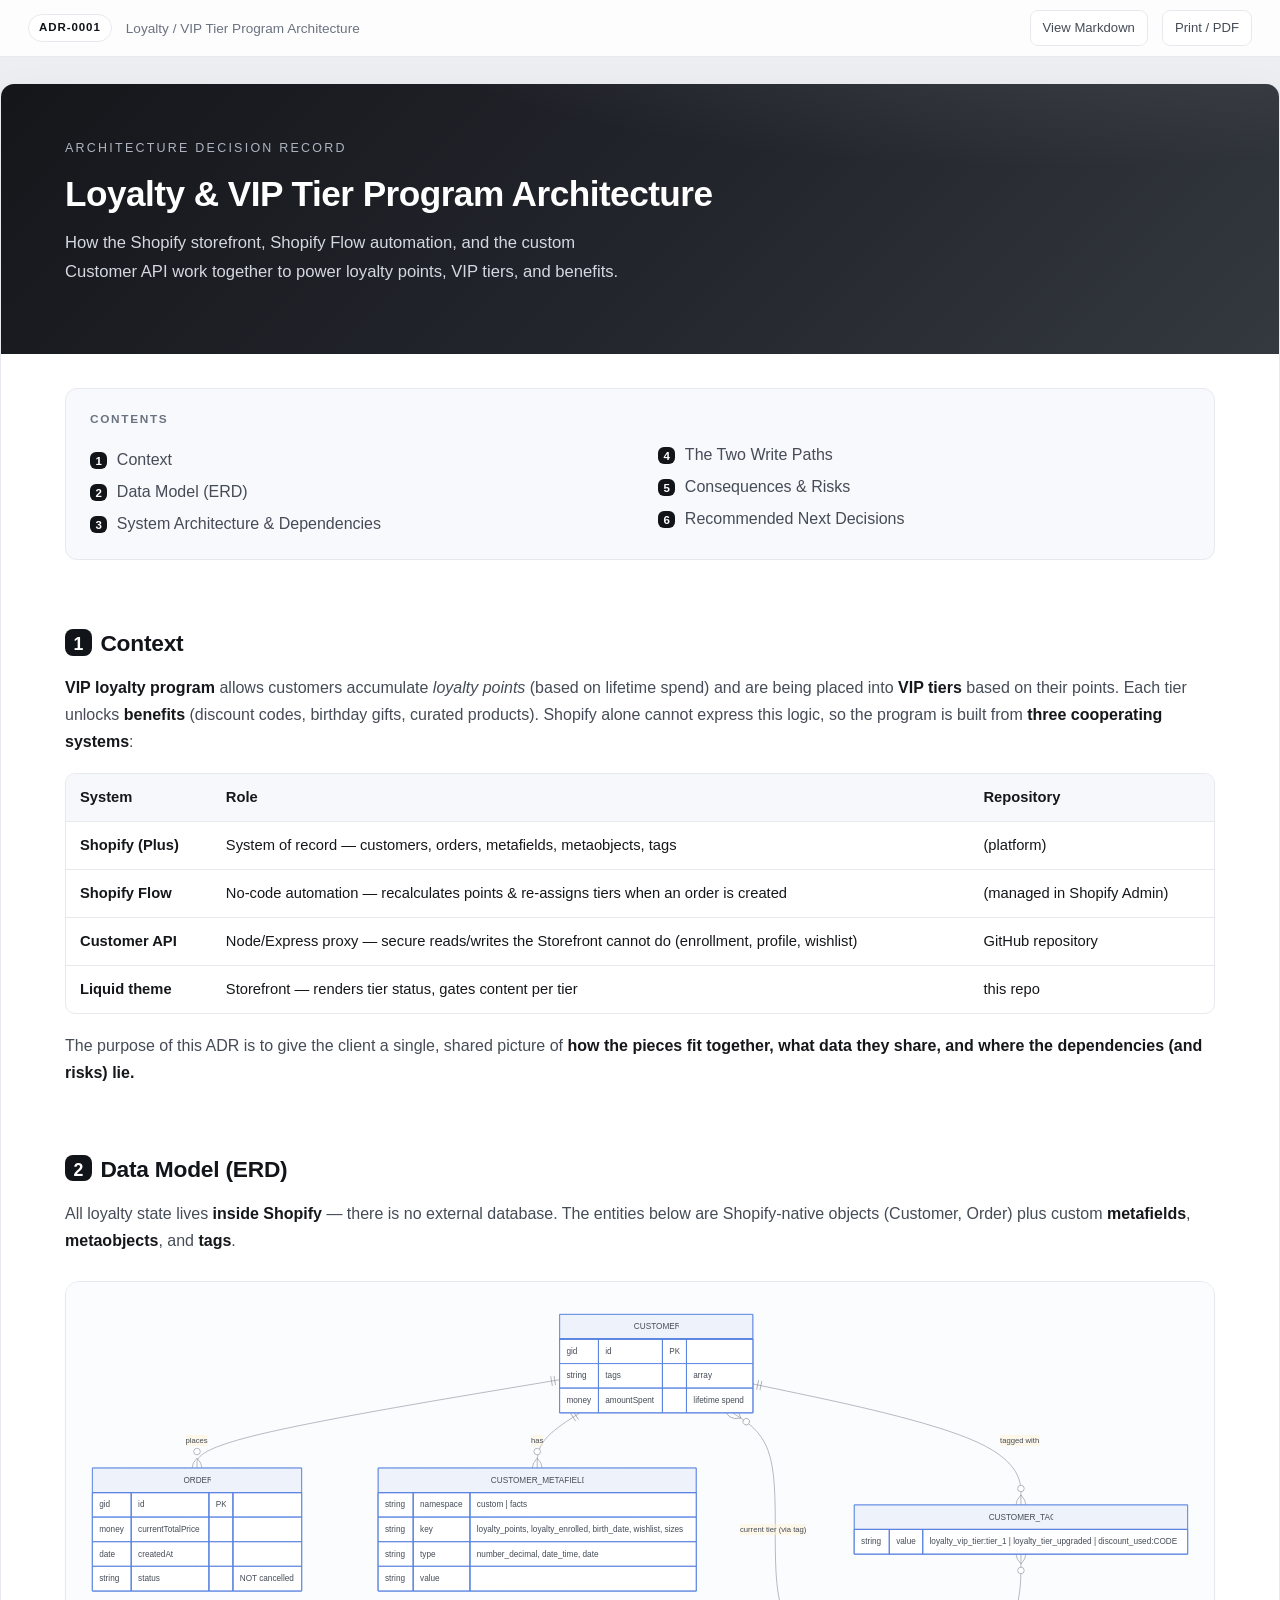
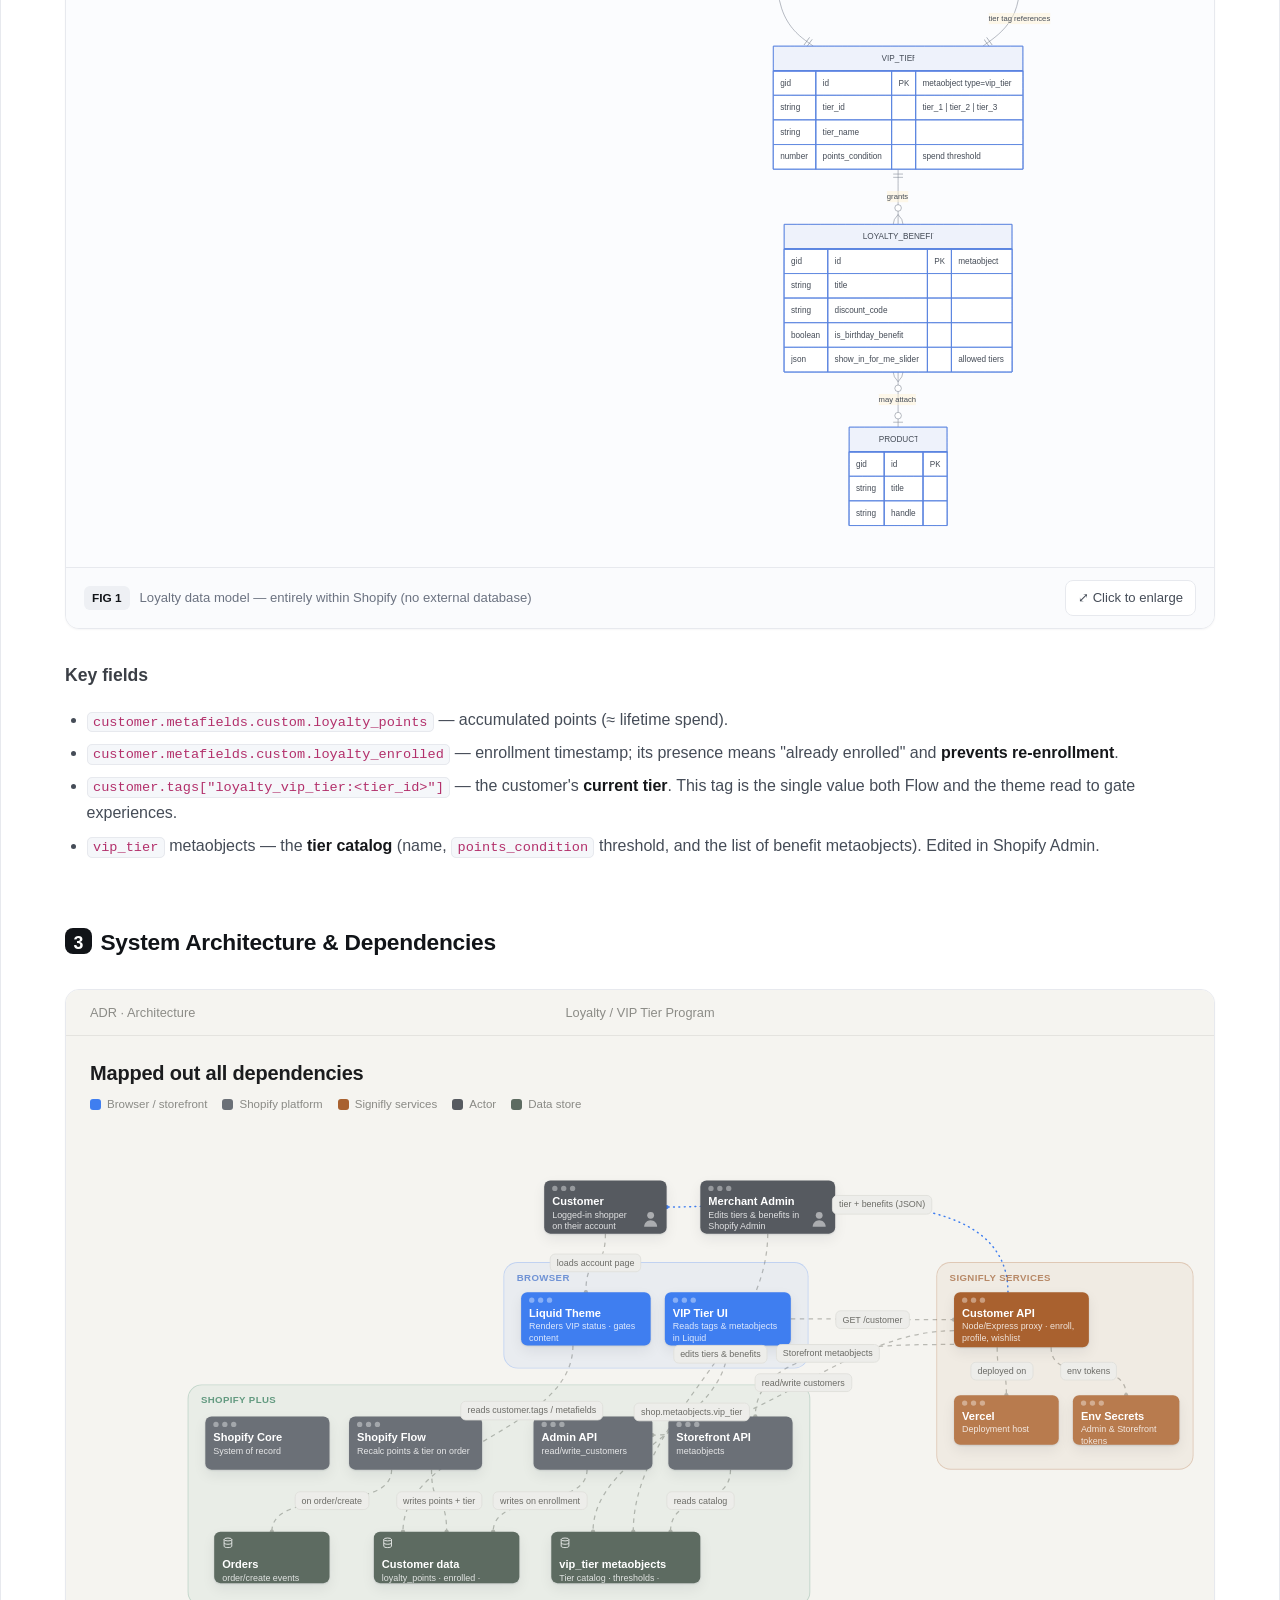
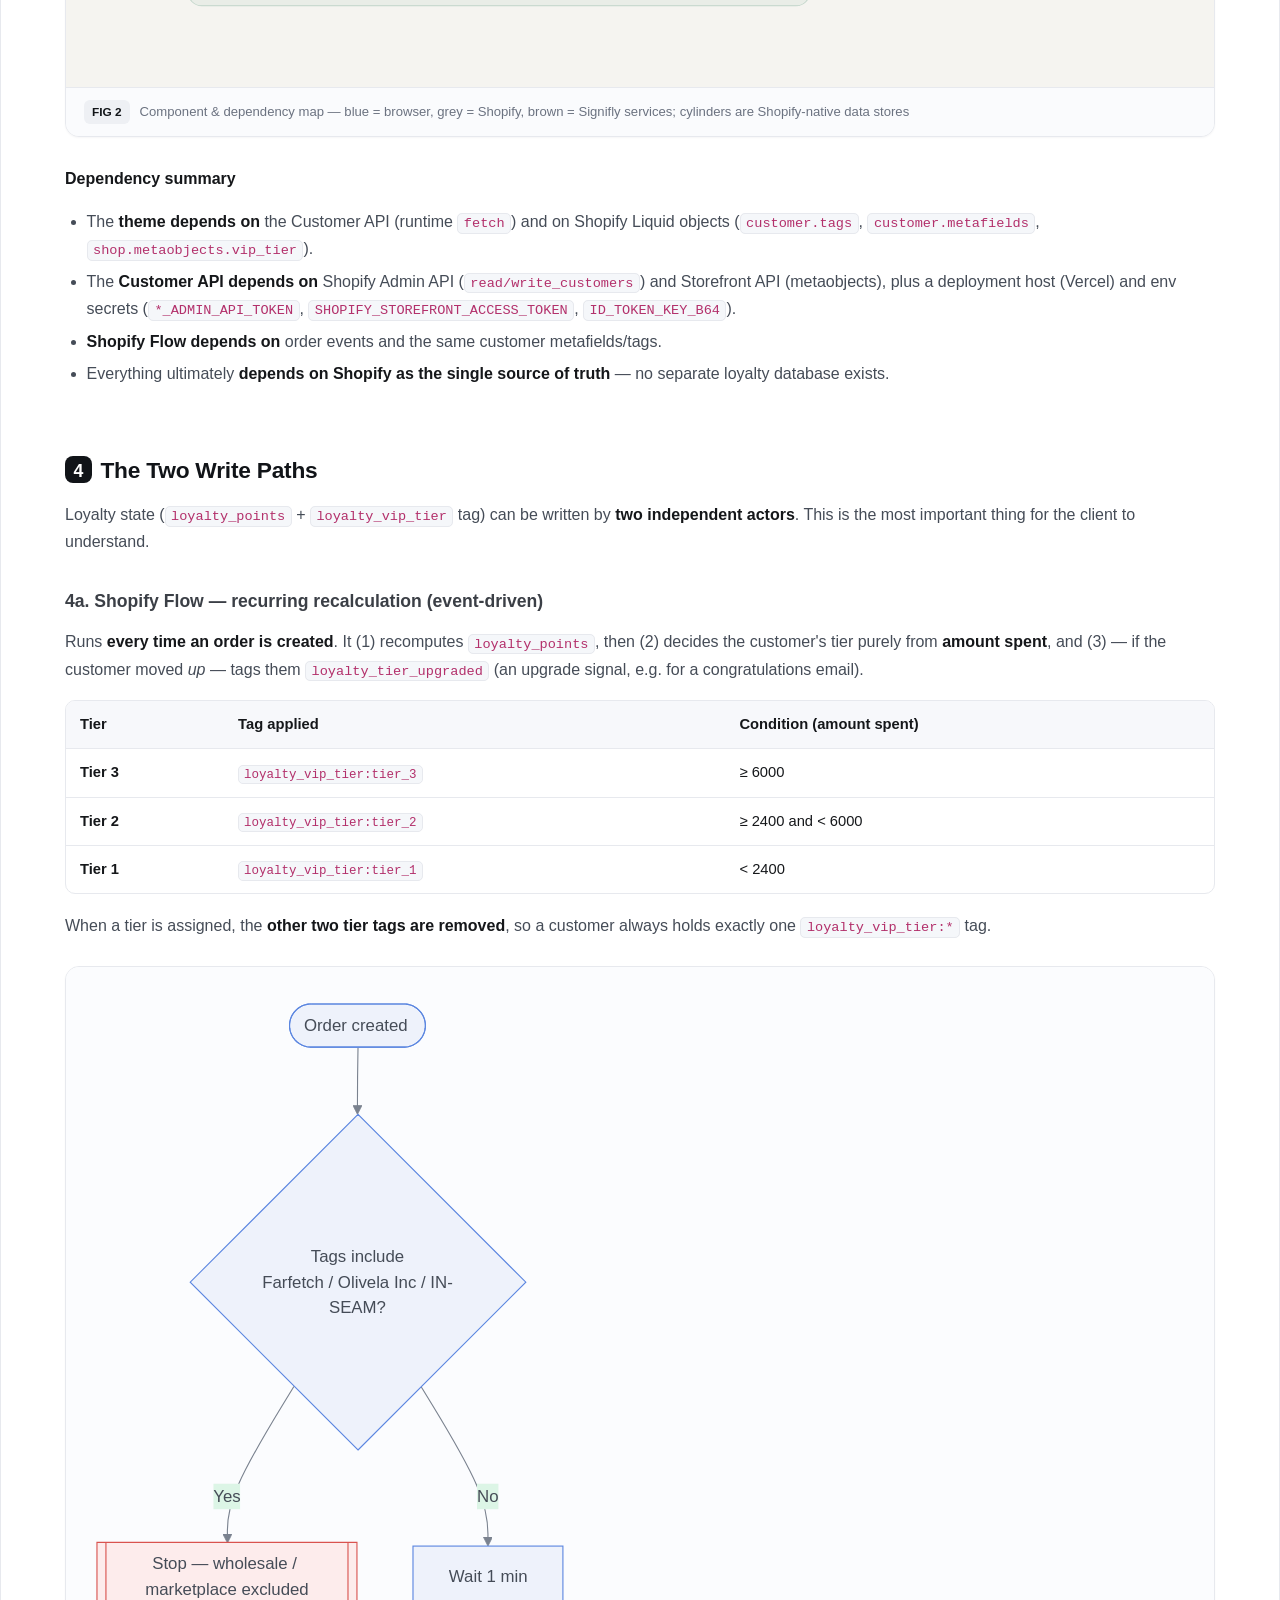
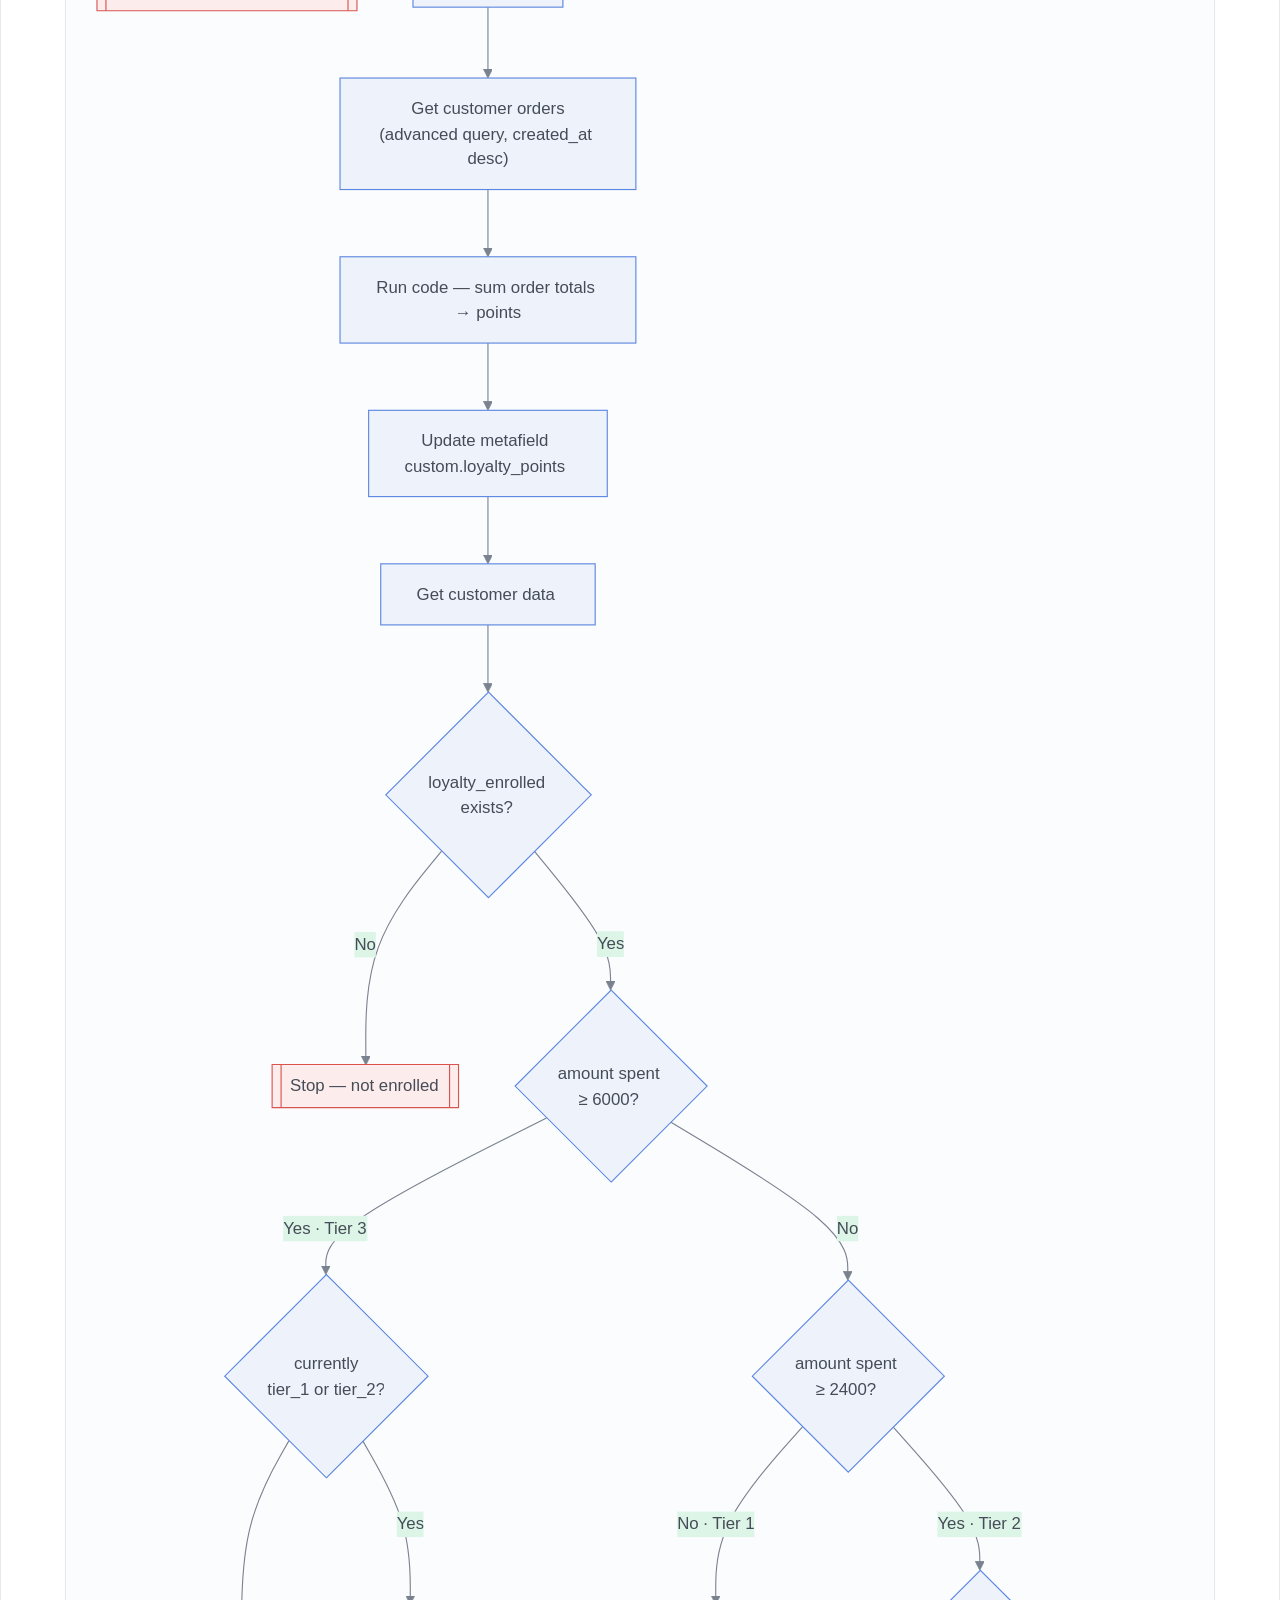
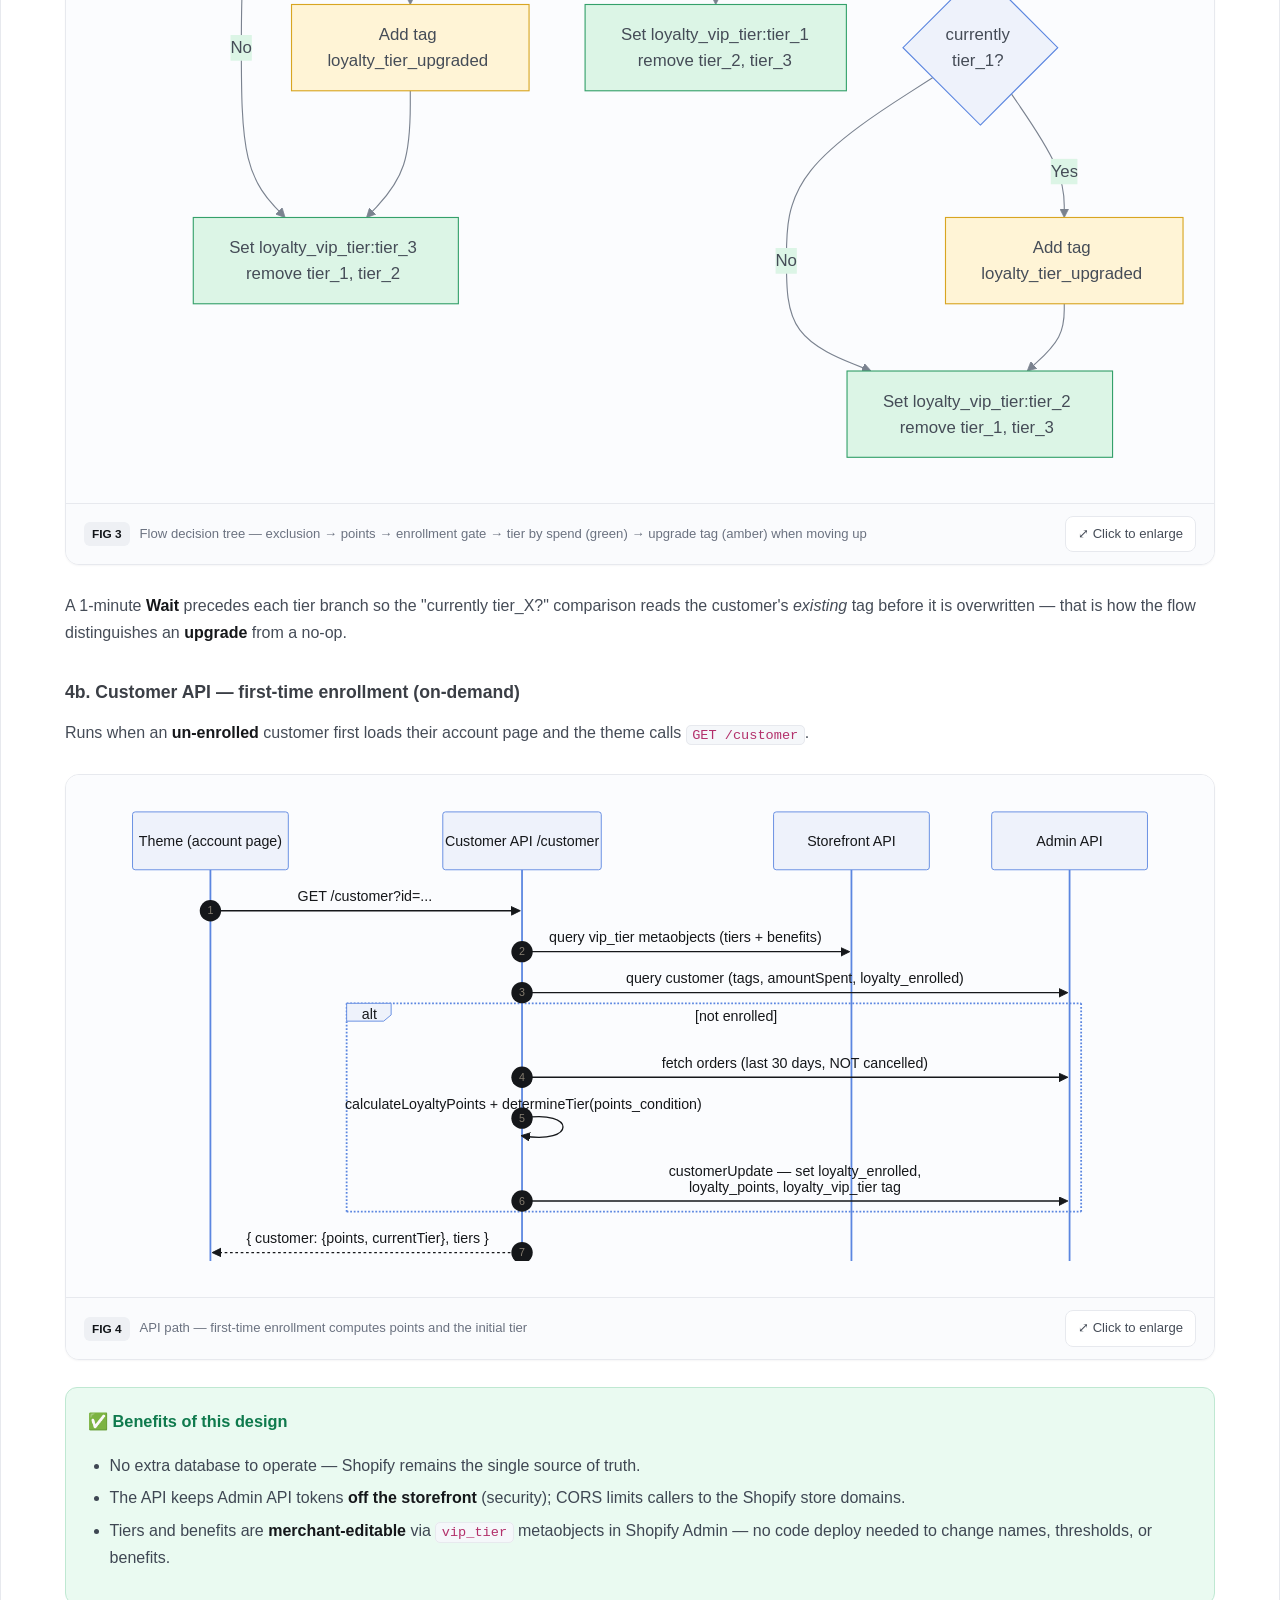
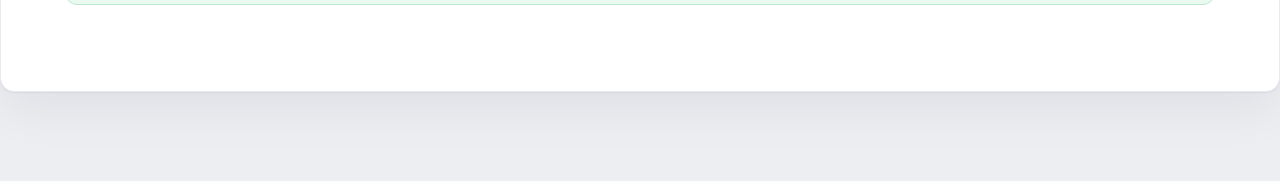
==== commit 50fdec1a: "Update loyalty-program-architecture.html" ====
--- a/signifly/loyalty-program-architecture.html
+++ b/signifly/loyalty-program-architecture.html
@@ -4,7 +4,7 @@
     <meta charset="utf-8" />
     <meta name="viewport" content="width=device-width, initial-scale=1" />
     <title>
-      ADR-0001 · Loyalty / VIP Tier Program Architecture — Cecilie Bahnsen
+      ADR-0001 · Loyalty / VIP Tier Program Architecture
     </title>
     <style>
       :root {
@@ -692,19 +692,13 @@
 
     <article class="sheet">
       <header class="cover">
-        <p class="eyebrow">Architecture Decision Record · Cecilie Bahnsen</p>
+        <p class="eyebrow">Architecture Decision Record</p>
         <h1>Loyalty &amp; VIP Tier Program Architecture</h1>
         <p class="sub">
           How the Shopify storefront, Shopify Flow automation, and the custom
           Customer API work together to power loyalty points, VIP tiers, and
           benefits.
         </p>
-        <div class="meta">
-          <span class="m"><b>Status</b> · Accepted</span>
-          <span class="m"><b>Date</b> · 2026-06-18</span>
-          <span class="m"><b>Platform</b> · Shopify Plus</span>
-          <span class="m"><b>Author</b> · Signifly</span>
-        </div>
       </header>
 
       <div class="body">
@@ -722,9 +716,9 @@
 
         <h2 id="sec-1"><span class="num">1</span>Context</h2>
         <p>
-          Cecilie Bahnsen runs a <strong>VIP loyalty program</strong> where
+          <strong>VIP loyalty program</strong> allows
           customers accumulate <em>loyalty points</em> (based on lifetime spend)
-          and are placed into <strong>VIP tiers</strong>. Each tier unlocks
+          and are being placed into <strong>VIP tiers</strong> based on their points. Each tier unlocks
           <strong>benefits</strong> (discount codes, birthday gifts, curated
           products). Shopify alone cannot express this logic, so the program is
           built from <strong>three cooperating systems</strong>:
@@ -761,10 +755,7 @@
                 do (enrollment, profile, wishlist)
               </td>
               <td>
-                <a
-                  href="https://github.com/signifly/ceciliebahnsen-customer-api-node"
-                  ><code>signifly/ceciliebahnsen-customer-api-node</code></a
-                >
+                GitHub repository
               </td>
             </tr>
             <tr>
@@ -832,9 +823,9 @@
                 <figure class="board-figure">
           <div class="depmap">
             <div class="rail">
-              <div class="left">ADR-0001 · Architecture</div>
-              <div class="center">Cecilie Bahnsen — Loyalty / VIP Tier Program</div>
-              <div class="right">Signifly</div>
+              <div class="left">ADR · Architecture</div>
+              <div class="center">Loyalty / VIP Tier Program</div>
+              <div class="right"></div>
             </div>
             <div class="dm-title">Mapped out all dependencies</div>
             <div class="legend">
@@ -964,7 +955,6 @@
           </figcaption>
         </figure>
 
-        <h2 id="sec-5"><span class="num">5</span>Consequences &amp; Risks</h2>
         <div class="callout ok">
           <div class="head">✅ Benefits of this design</div>
           <ul>
@@ -975,7 +965,7 @@
             <li>
               The API keeps Admin API tokens
               <strong>off the storefront</strong> (security); CORS limits
-              callers to the known Cecilie Bahnsen domains.
+              callers to the Shopify store domains.
             </li>
             <li>
               Tiers and benefits are <strong>merchant-editable</strong> via
@@ -984,72 +974,9 @@
             </li>
           </ul>
         </div>
-        <div class="callout warn">
-          <div class="head">⚠️ Risks / things to be aware of</div>
-          <ol>
-            <li>
-              <strong>Two systems write the same fields.</strong> Flow (on every
-              order) and the API (on enrollment) both set
-              <code>loyalty_points</code> and the
-              <code>loyalty_vip_tier</code> tag. They must agree on the rules or
-              a customer's tier can flip between them.
-            </li>
-            <li>
-              <strong>Tier thresholds are defined in two places.</strong>
-              Shopify Flow hard-codes the thresholds (<code>2400</code>,
-              <code>6000</code>), while the API derives tiers from the
-              metaobject <code>points_condition</code>. Changing a threshold in
-              Admin <strong>will not</strong> update Flow.
-            </li>
-            <li>
-              <strong>Different look-back windows.</strong> The API enrollment
-              path sums orders from the <strong>last 30 days</strong>, while
-              Flow uses an advanced query over the customer's order history. The
-              definition of "points" should be reconciled.
-            </li>
-            <li>
-              <strong>Operational dependency on Vercel + env secrets.</strong>
-              If the API is down or a token expires, enrollment, profile edits,
-              and wishlist stop working (the theme's read-only tier display
-              still works from Liquid).
-            </li>
-            <li>
-              <strong><code>points ≈ amountSpent</code>.</strong> Points are
-              effectively lifetime spend (the API falls back to
-              <code>amountSpent</code> when the metafield is absent). This
-              should be a conscious product decision, not an accident.
-            </li>
-          </ol>
-        </div>
-
-        <h2 id="sec-6"><span class="num">6</span>Recommended Next Decisions</h2>
-        <ul class="tasks">
-          <li>
-            Make <code>vip_tier.points_condition</code> the
-            <strong>single source</strong> for thresholds and have Shopify Flow
-            reference it to remove the <code>2400 / 6000</code> duplication.
-          </li>
-          <li>
-            Align the points definition (look-back window, cancelled/refunded
-            handling) between Flow and the API.
-          </li>
-          <li>
-            Add idempotency/guarding so Flow and API don't overwrite each
-            other's tier assignment in a race.
-          </li>
-          <li>
-            Add monitoring/health alerting on the Customer API
-            (<code>/health</code>) so outages are visible.
-          </li>
-        </ul>
       </div>
     </article>
 
-    <footer class="doc">
-      Generated from <code>0001-loyalty-program-architecture.md</code> ·
-      Diagrams pre-rendered as SVG (no internet required) · Click any diagram to
-      enlarge.
-    </footer>
 
     <div class="lb" id="lightbox" aria-hidden="true">
       <button class="close" id="lbClose">✕ Close</button>
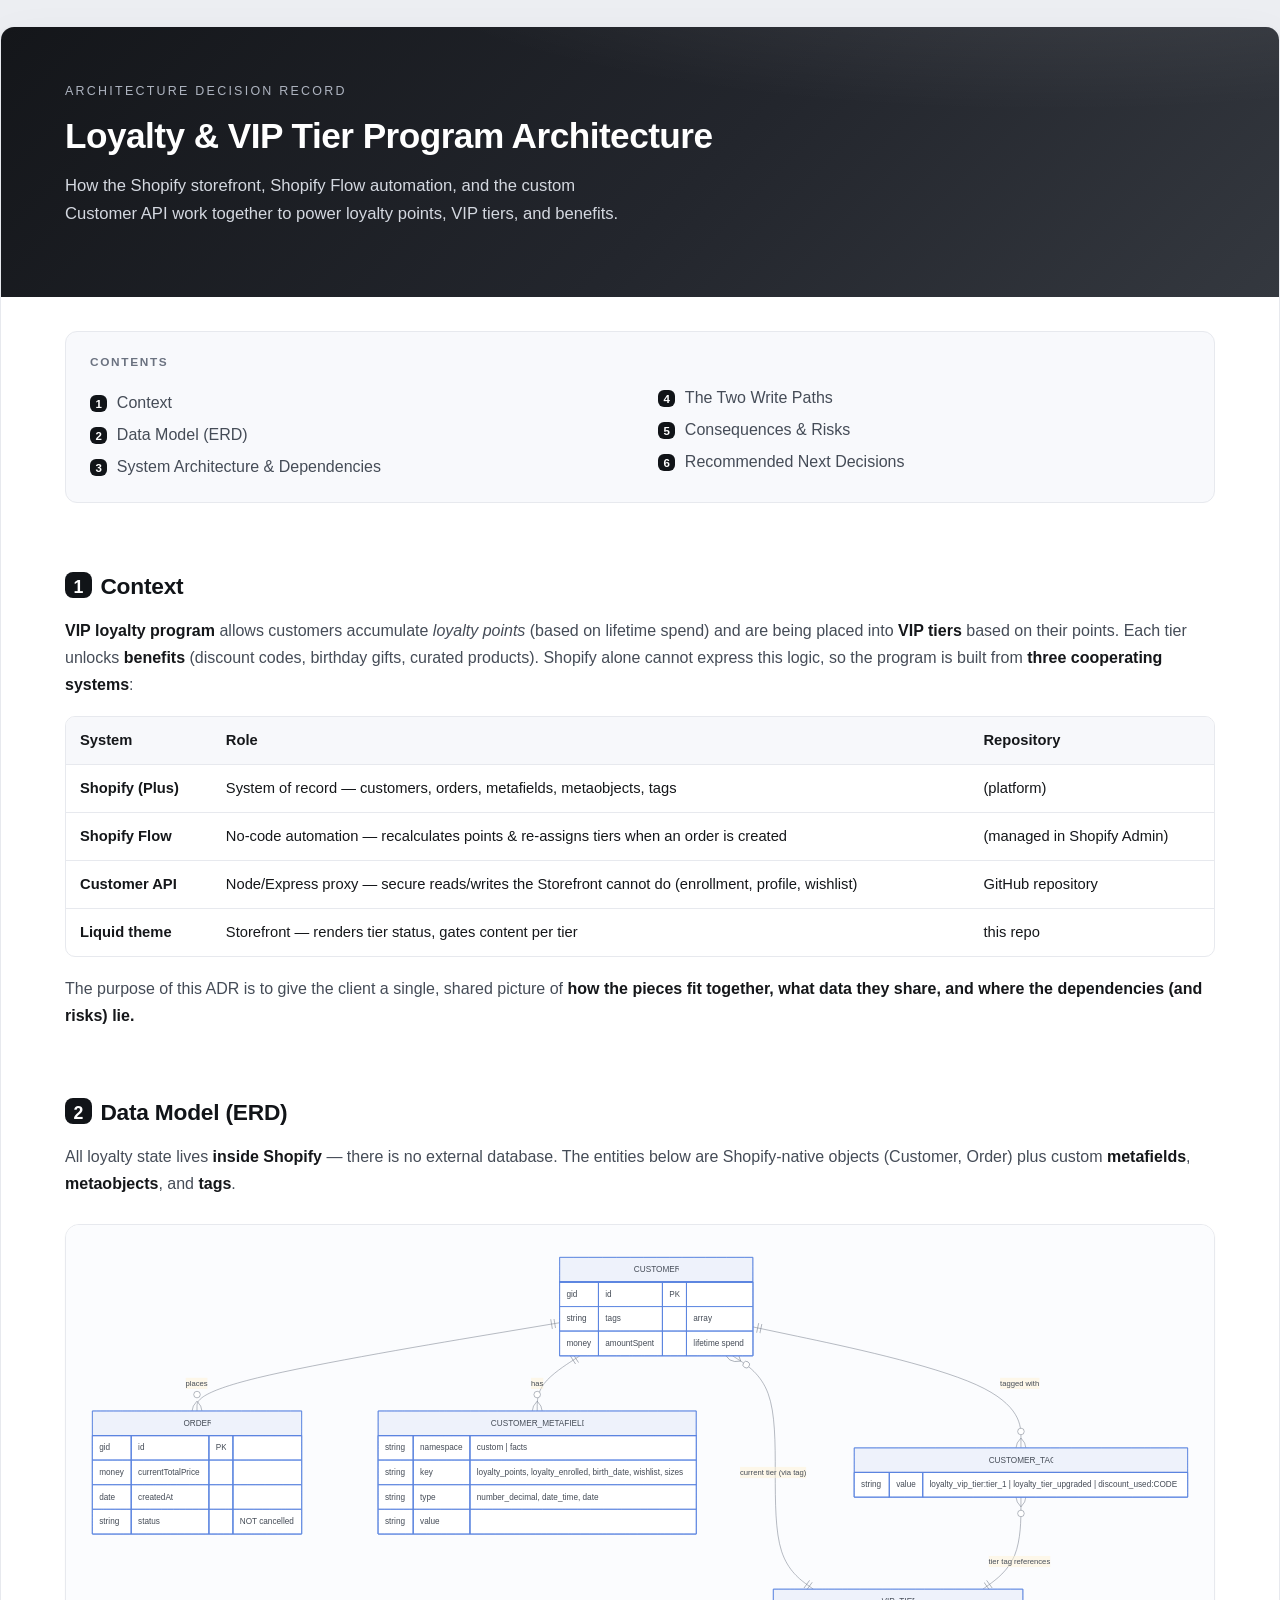
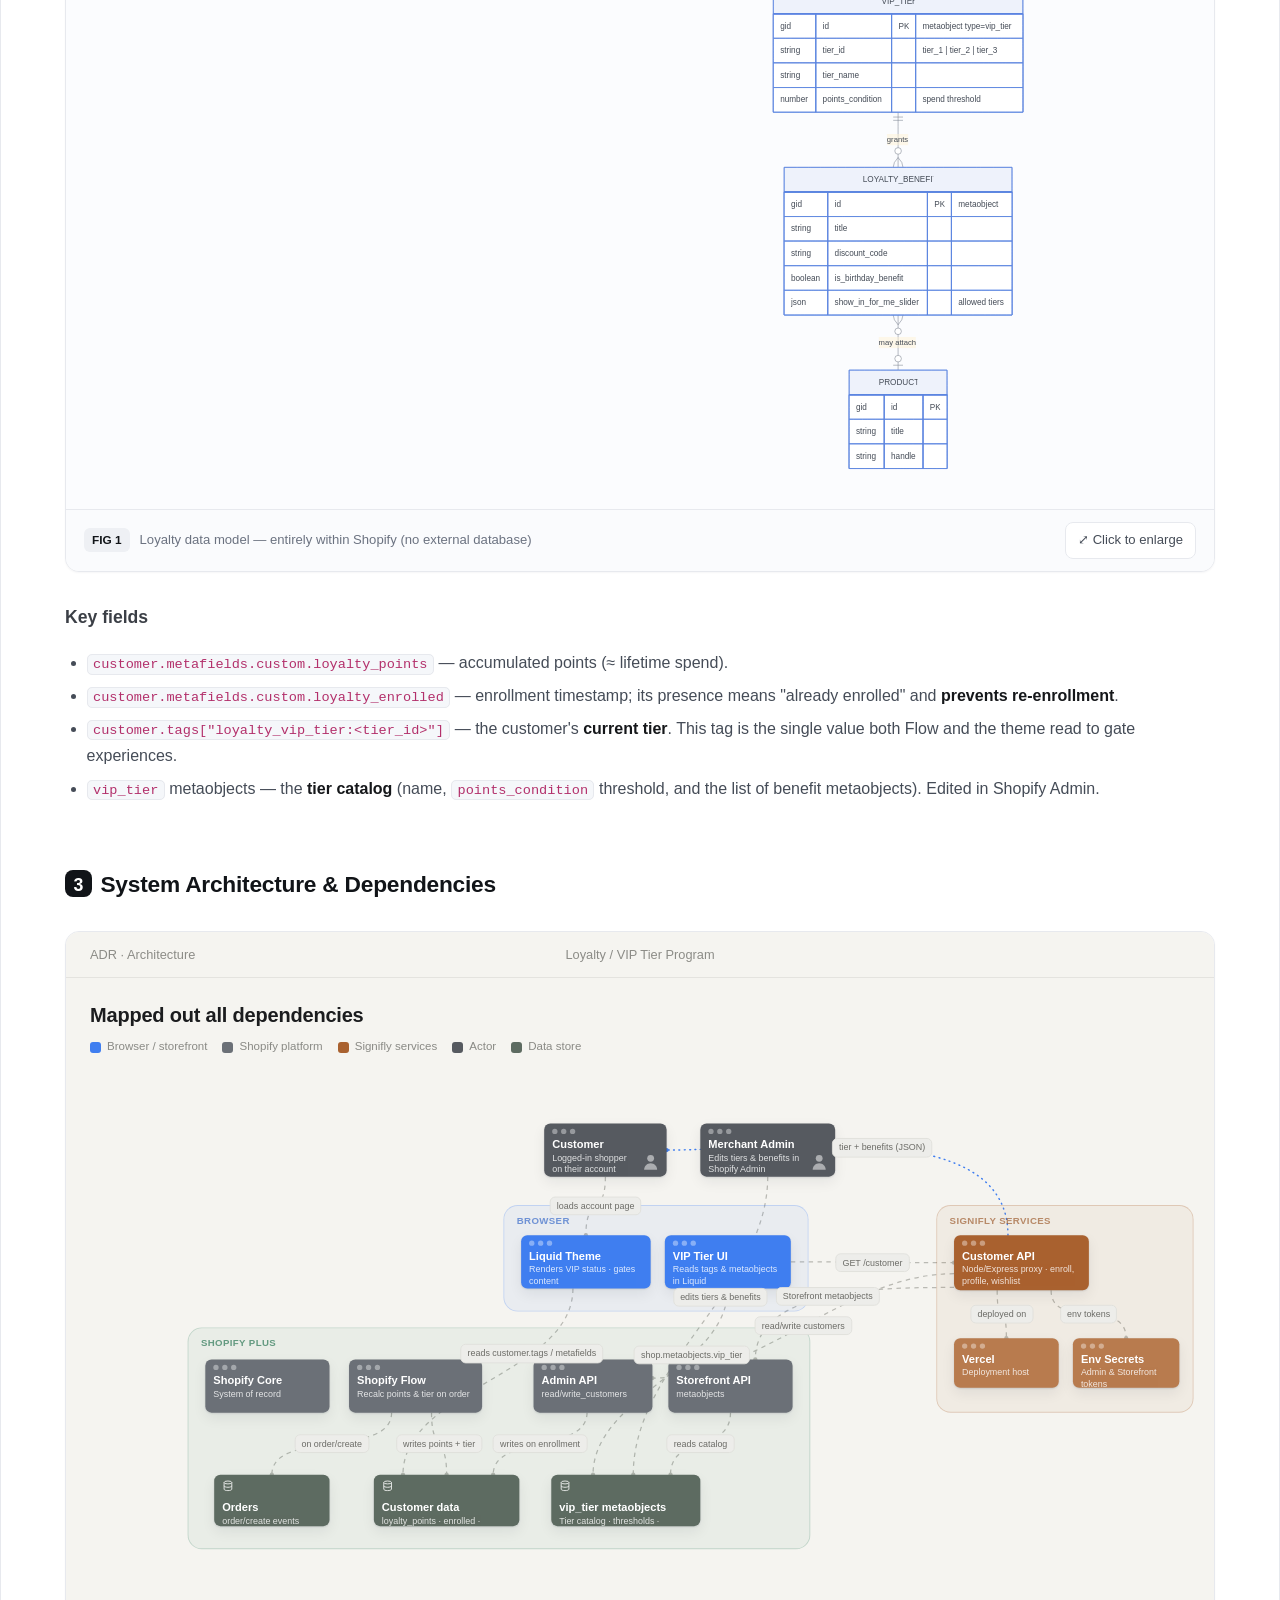
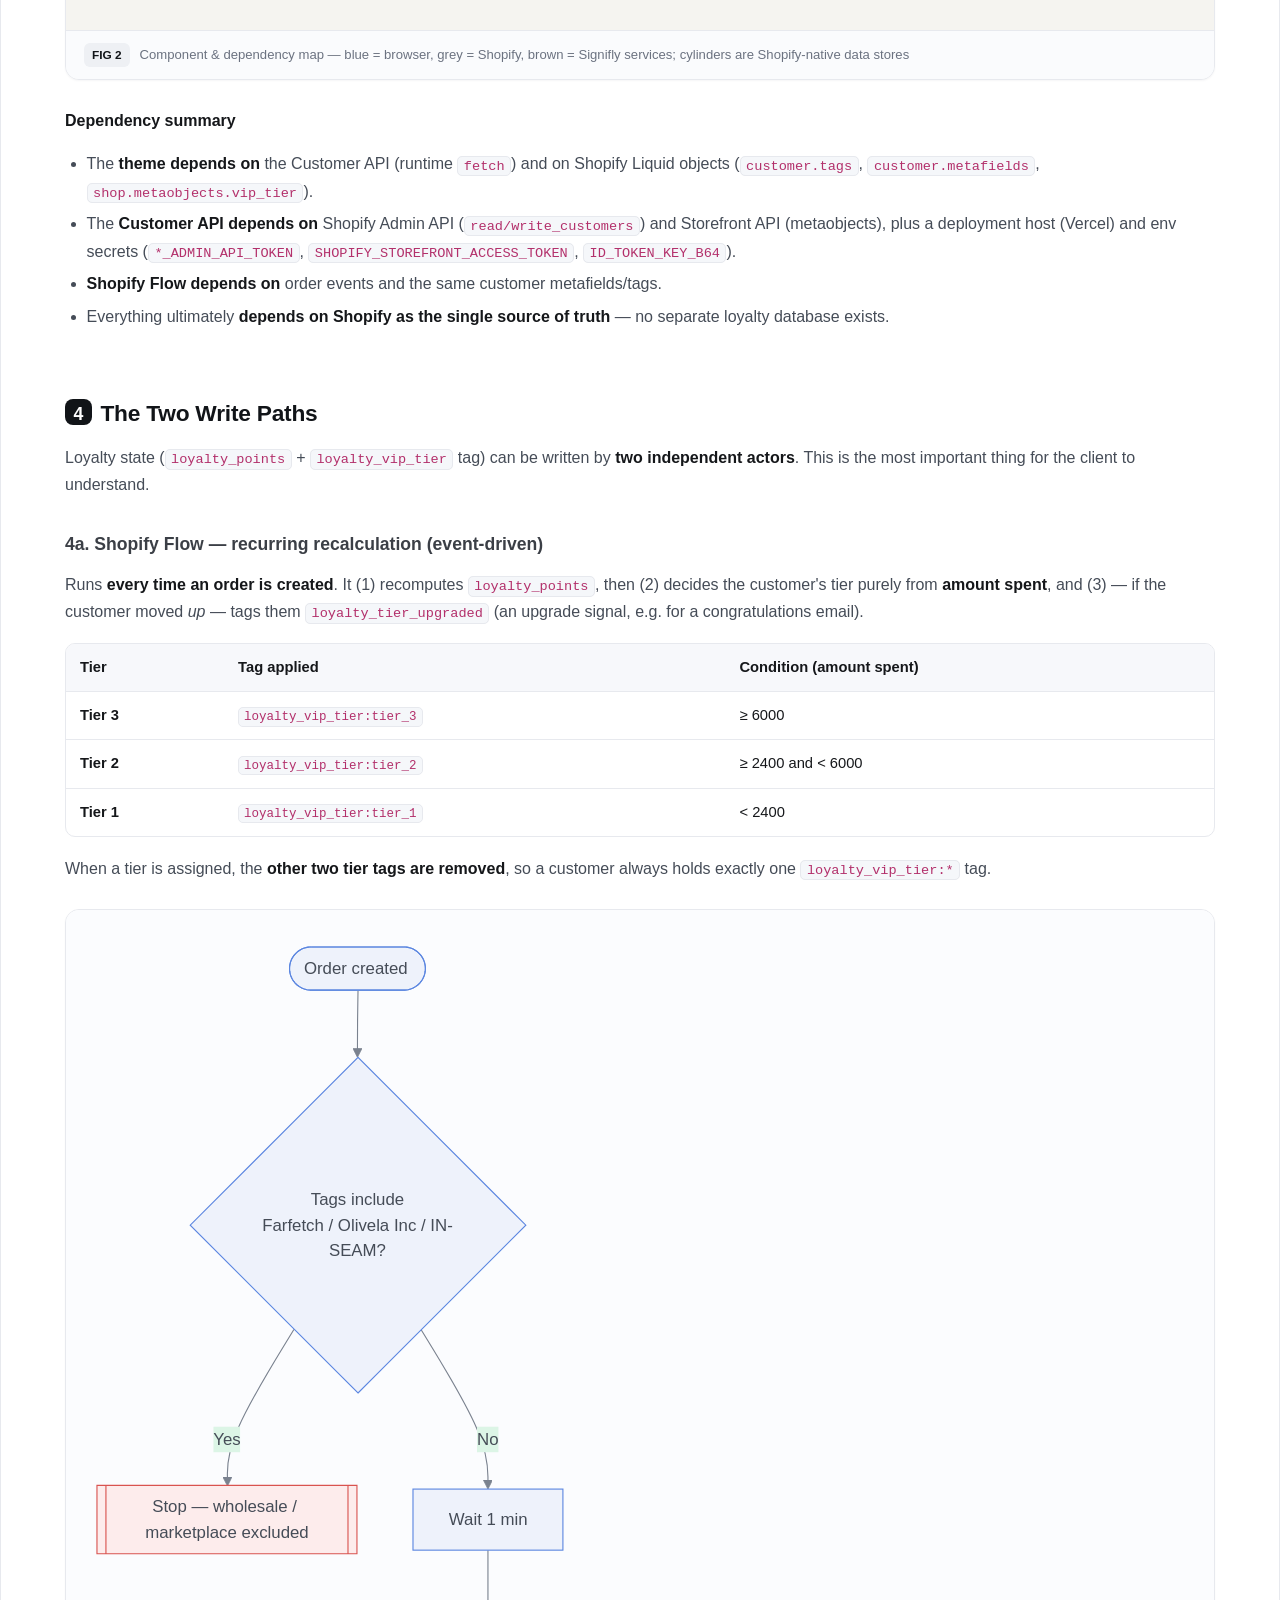
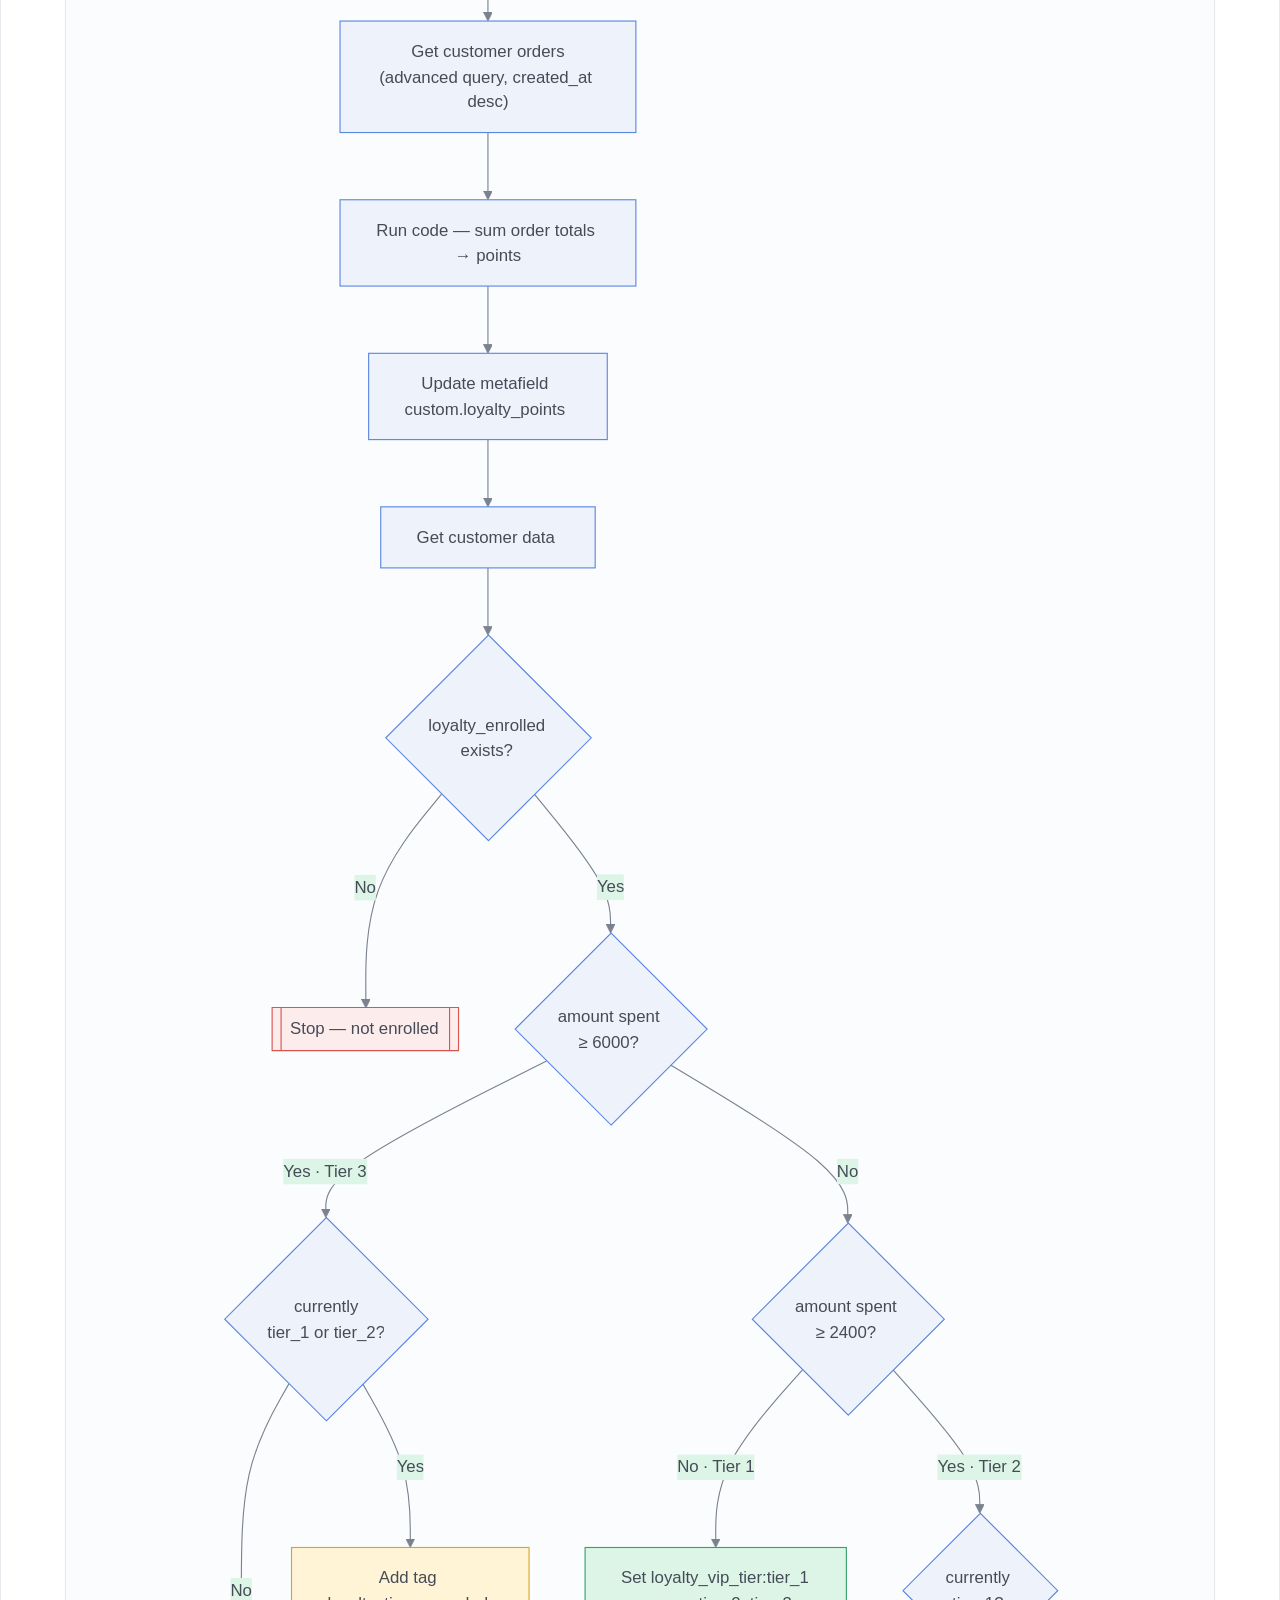
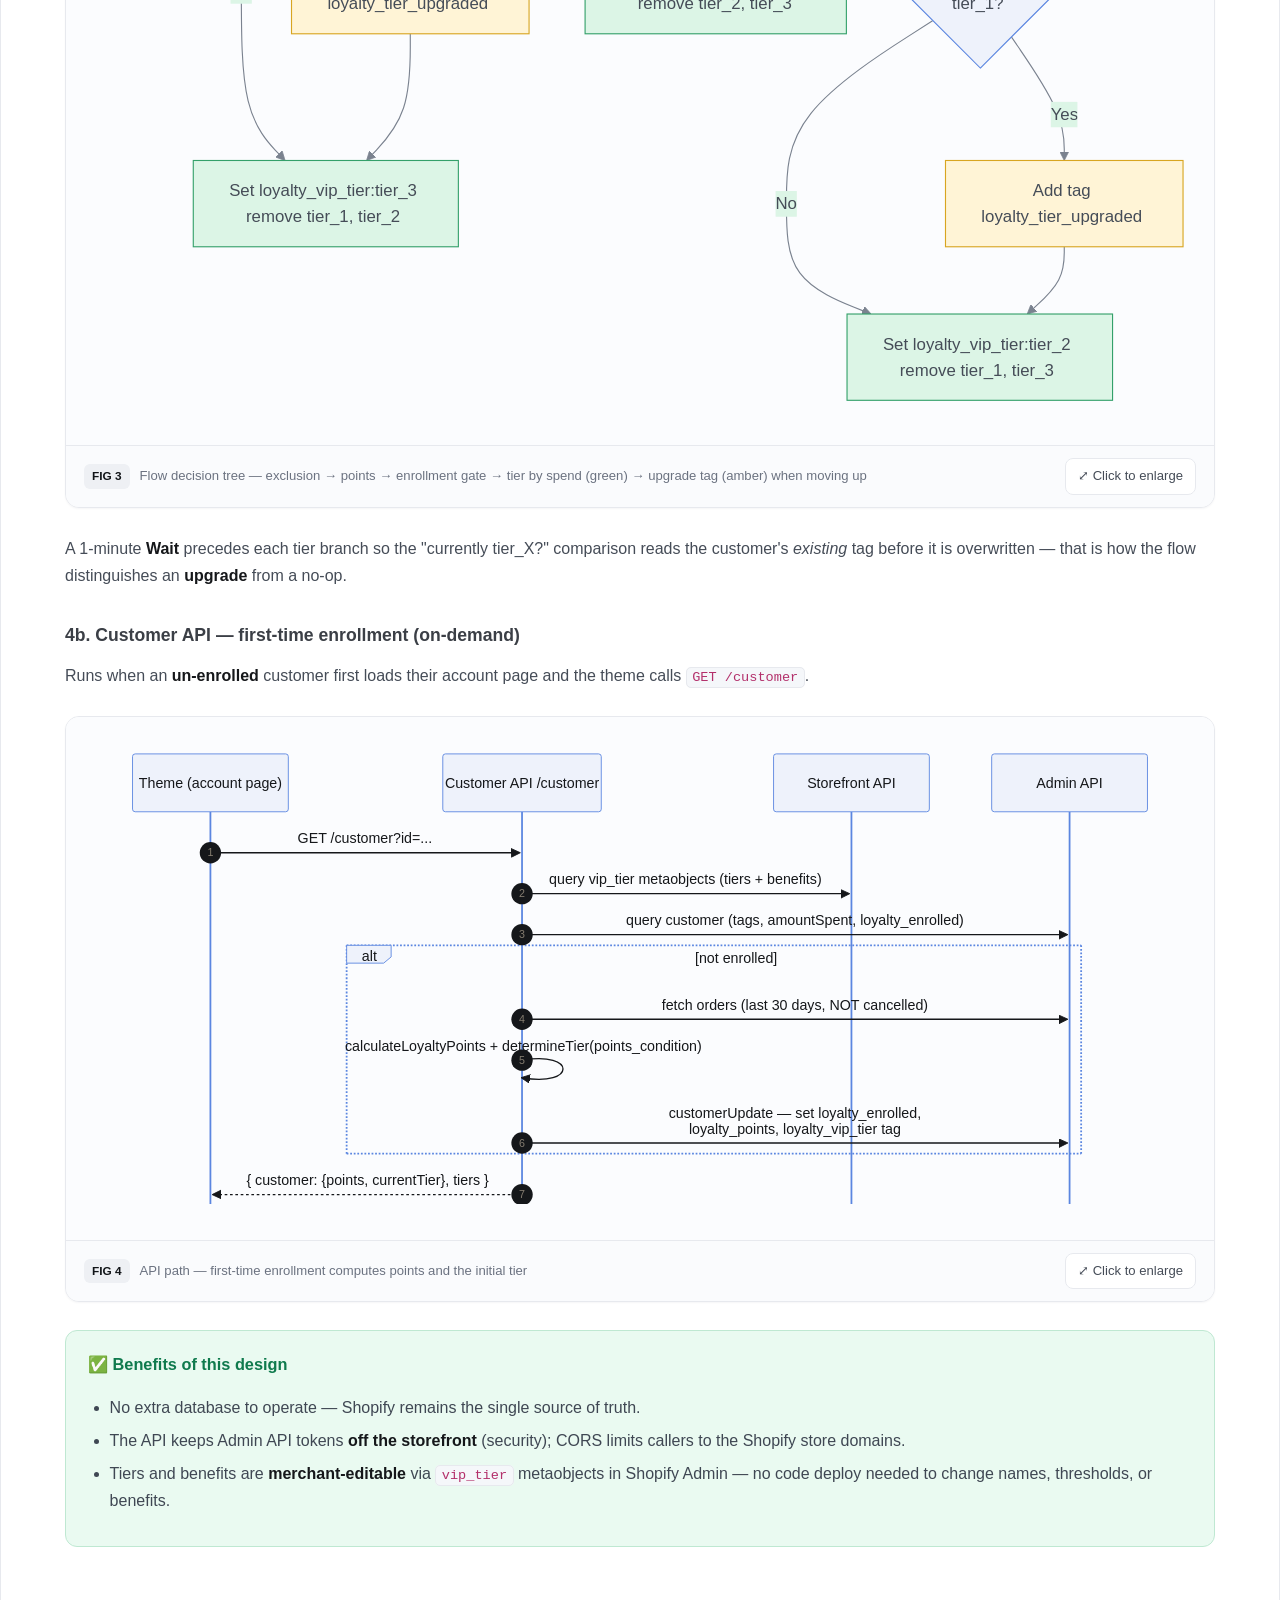
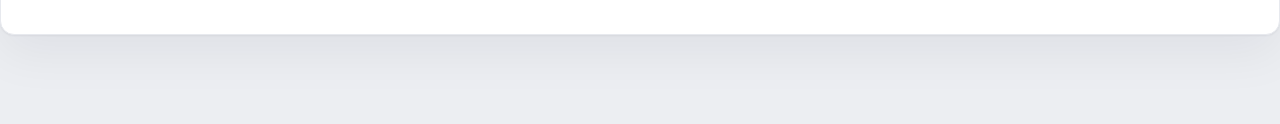
==== commit 6d9aef57: "Update loyalty-program-architecture.html" ====
--- a/signifly/loyalty-program-architecture.html
+++ b/signifly/loyalty-program-architecture.html
@@ -678,17 +678,6 @@
     </style>
   </head>
   <body>
-    <div class="topbar">
-      <div class="inner">
-        <span class="tag">ADR-0001</span>
-        <span>Loyalty / VIP Tier Program Architecture</span>
-        <span class="spacer"></span>
-        <a class="btn" href="0001-loyalty-program-architecture.md"
-          >View Markdown</a
-        >
-        <button class="btn" onclick="window.print()">Print / PDF</button>
-      </div>
-    </div>
 
     <article class="sheet">
       <header class="cover">
